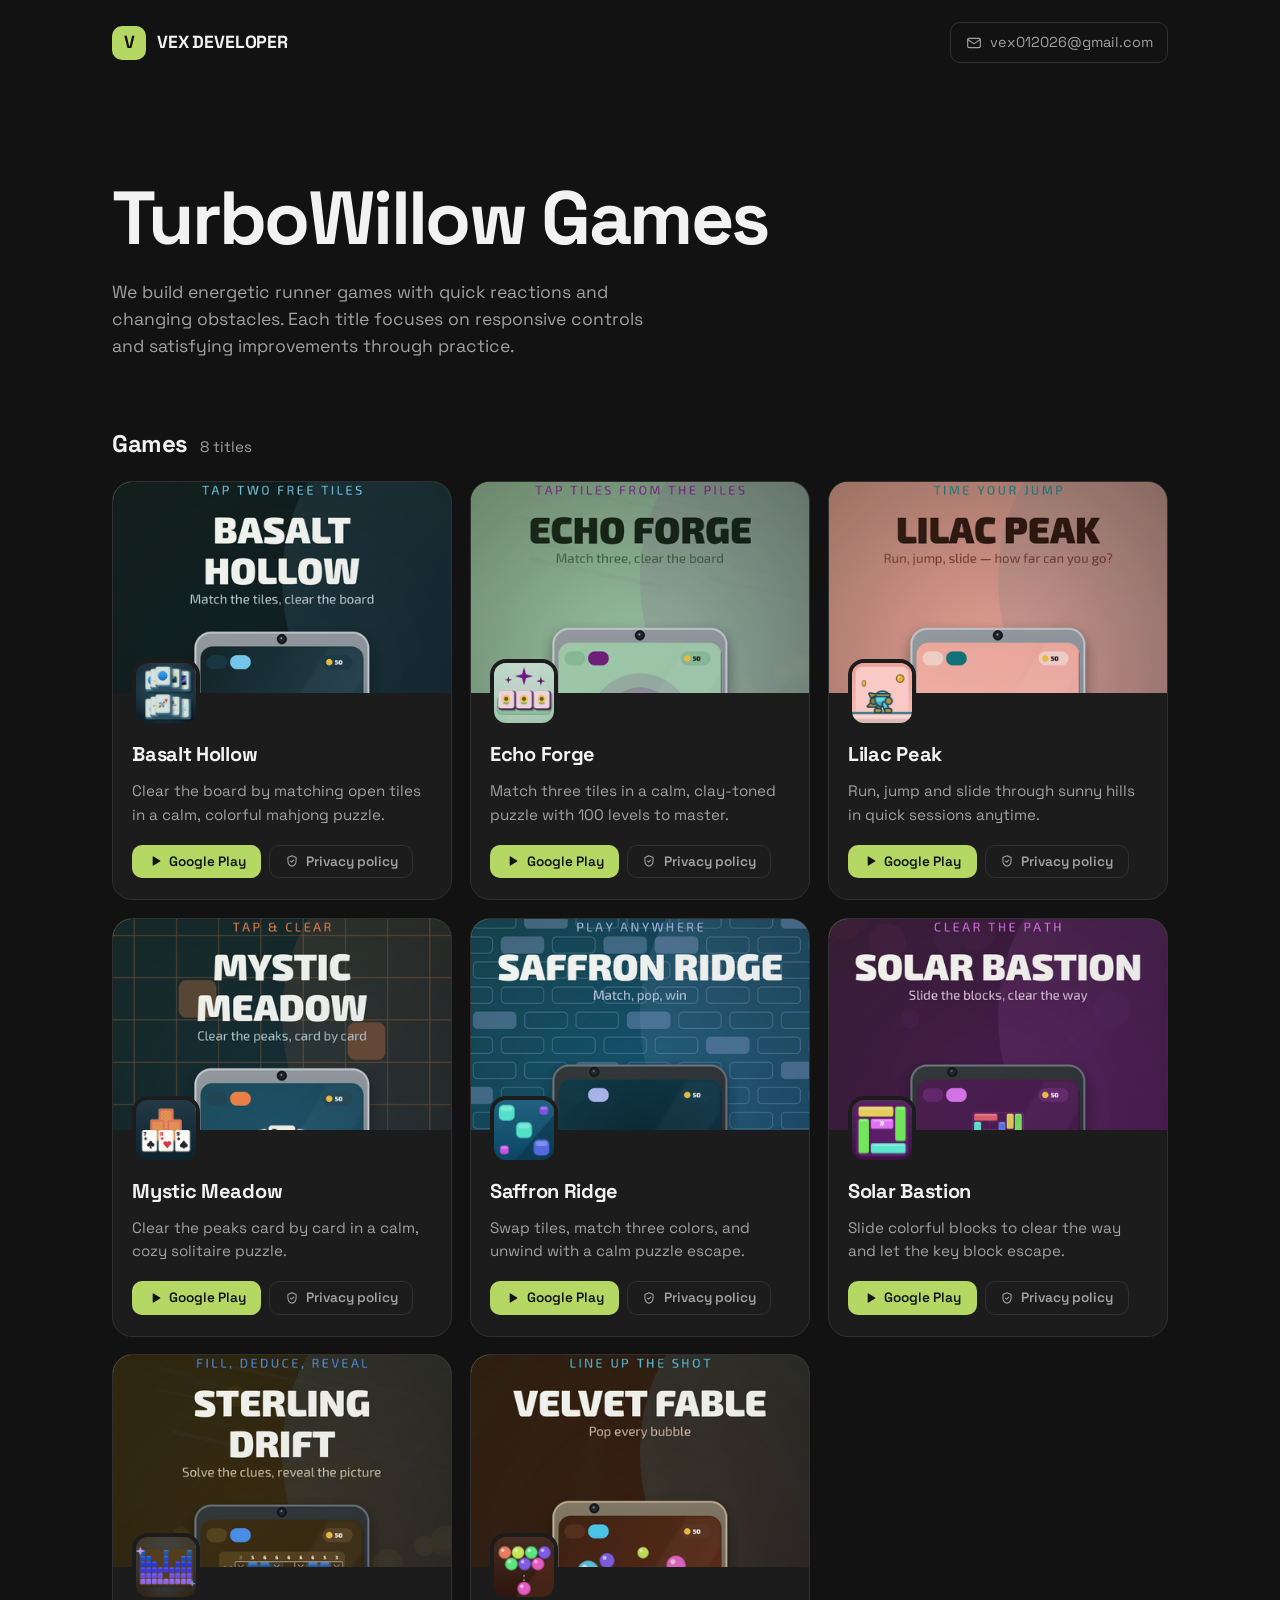
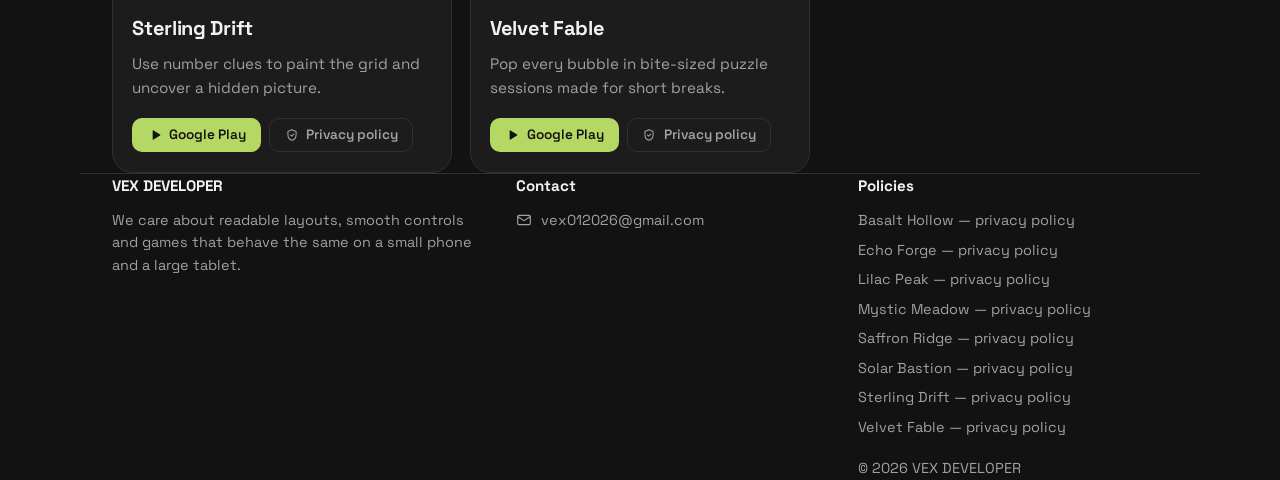
==== index.html @ 2e59211c "site: vexdeveloper.cfd" ====
<!doctype html>
<html lang="en">
<head>
<meta charset="utf-8">
<meta name="viewport" content="width=device-width,initial-scale=1">
<title>VEX DEVELOPER — TurboWillow Games</title>
<meta name="description" content="TurboWillow Games">
<meta name="color-scheme" content="dark">
<meta property="og:type" content="website">
<meta property="og:site_name" content="VEX DEVELOPER">
<meta property="og:title" content="VEX DEVELOPER — TurboWillow Games">
<meta property="og:description" content="TurboWillow Games">
<link rel="icon" href="/favicon.svg" type="image/svg+xml">
<link rel="stylesheet" href="/fonts/spacegrotesk.css">
<style>
:root {
  --bg: hsl(78 0% 7%);
  --card: hsl(78 0% 11%);
  --card2: hsl(78 0% 15%);
  --ink: hsl(78 0% 95%);
  --muted: hsl(78 0% 63%);
  --line: hsl(78 0% 19%);
  --accent: hsl(78 60% 62%);
  --sans: "Space Grotesk", ui-sans-serif, system-ui, -apple-system, "Segoe UI", Roboto, sans-serif;
}

*, *::before, *::after { box-sizing: border-box; }
html { -webkit-text-size-adjust: 100%; }
body { margin: 0; }
img { max-width: 100%; display: block; }
a { color: inherit; }
@media (prefers-reduced-motion: reduce) { * { scroll-behavior: auto !important; transition: none !important; } }

body { background: var(--bg); color: var(--ink); font: 400 16px/1.55 var(--sans); }
.wrap { max-width: 70rem; margin: 0 auto; padding: 0 clamp(1.1rem, 4vw, 2rem); }
.top { display: flex; align-items: center; justify-content: space-between; gap: 1rem; padding-top: 1.4rem; padding-bottom: 1.4rem; }
.brand { display: inline-flex; align-items: center; gap: .7rem; text-decoration: none; font-weight: 700; font-size: 1.1rem; letter-spacing: -.01em; }
.mark { display: grid; place-items: center; width: 34px; height: 34px; border-radius: 10px; background: var(--accent); color: var(--bg); font-weight: 700; }
.mail { display: inline-flex; align-items: center; gap: .5rem; padding: .5rem .9rem; border: 1px solid var(--line); border-radius: 10px; text-decoration: none; color: var(--muted); font-size: .9rem; }
.mail svg { width: 16px; height: 16px; }
.mail:hover { border-color: var(--accent); color: var(--accent); }
.hero { padding: clamp(3rem, 8vw, 6rem) 0 clamp(2.5rem, 6vw, 4rem); }
.hero h1 { margin: 0; max-width: 17ch; font-size: clamp(2.4rem, 7.5vw, 4.7rem); line-height: 1; letter-spacing: -.035em; font-weight: 700; text-wrap: balance; }
.hero h1 b { color: var(--accent); font-weight: 700; }
.hero p { margin: 1.4rem 0 0; max-width: 50ch; color: var(--muted); font-size: 1.1rem; }
.head { display: flex; align-items: baseline; gap: .8rem; margin: 0 0 1.2rem; }
.head h2 { margin: 0; font-size: 1.5rem; letter-spacing: -.02em; }
.head span { color: var(--muted); font-size: .95rem; }
.cards { display: grid; gap: 1.1rem; grid-template-columns: repeat(auto-fill, minmax(min(100%, 19rem), 1fr)); }
.card { background: var(--card); border: 1px solid var(--line); border-radius: 20px; overflow: hidden; display: flex; flex-direction: column; }
.cover { aspect-ratio: 16 / 10; background: linear-gradient(135deg, var(--accent), var(--card2)); overflow: hidden; }
.cover img { width: 100%; height: 100%; object-fit: cover; object-position: 50% 12%; opacity: .92; }
.card .body { padding: 0 1.2rem 1.3rem; display: flex; flex-direction: column; gap: .55rem; flex: 1; }
.card .icon { width: 68px; height: 68px; border-radius: 16px; margin-top: -34px; border: 4px solid var(--card); background: var(--card2); position: relative; }
.card h3 { margin: .2rem 0 0; font-size: 1.25rem; letter-spacing: -.015em; }
.card .short { margin: 0; color: var(--muted); font-size: .95rem; flex: 1; }
.actions { display: flex; gap: .5rem; flex-wrap: wrap; margin: .6rem 0 0; }
.btn { display: inline-flex; align-items: center; gap: .45rem; padding: .55rem .9rem; border-radius: 10px; font-size: .85rem; font-weight: 600; line-height: 1; text-decoration: none; border: 1px solid transparent; transition: background-color .12s, border-color .12s, color .12s; }
.btn svg { width: 14px; height: 14px; }
.btn-play { background: var(--accent); color: var(--bg); }
.btn-play:hover { filter: brightness(1.1); }
.btn-ghost { border-color: var(--line); color: var(--muted); }
.btn-ghost:hover { border-color: var(--accent); color: var(--accent); }
.btn:focus-visible, a:focus-visible { outline: 2px solid var(--accent); outline-offset: 3px; }
.none { color: var(--muted); }
footer { margin-top: clamp(3rem, 8vw, 5rem); border-top: 1px solid var(--line); padding: 2.2rem 0 3rem; display: grid; gap: 2rem; color: var(--muted); font-size: .9rem; }
footer h4 { margin: 0 0 .7rem; color: var(--ink); font-size: .95rem; }
footer ul { list-style: none; margin: 0; padding: 0; display: grid; gap: .45rem; }
footer a { text-decoration: none; }
footer a:hover { color: var(--accent); }
footer .lines a { display: inline-flex; align-items: center; gap: .55rem; }
footer .lines svg { width: 16px; height: 16px; }
@media (min-width: 720px) { footer { grid-template-columns: 1.2fr 1fr 1fr; } }
@media (max-width: 520px) { .mail span { display: none; } }

</style>
</head>
<body>
<header class="wrap top">
  <a class="brand" href="/"><span class="mark">V</span>VEX DEVELOPER</a>
  <a class="mail" href="mailto:vex012026@gmail.com"><svg viewBox="0 0 24 24" fill="none" stroke="currentColor" stroke-width="1.7" stroke-linecap="round" stroke-linejoin="round" aria-hidden="true"><rect x="2.5" y="5" width="19" height="14" rx="2"/><path d="m3 7 8.2 5.6a1.4 1.4 0 0 0 1.6 0L21 7"/></svg><span>vex012026@gmail.com</span></a>
</header>
<main class="wrap">
  <section class="hero">
    <h1>TurboWillow Games</h1>
    <p>We build energetic runner games with quick reactions and changing obstacles. Each title focuses on responsive controls and satisfying improvements through practice.</p>
  </section>
  <section>
    <div class="head"><h2>Games</h2><span>8 titles</span></div>
    <div class="cards">
      <article class="card">
        <div class="cover"><img src="/shots/basalt-hollow_1.png" alt="Basalt Hollow screenshot 1" loading="lazy" decoding="async"></div>
        <div class="body">
          <img class="icon" src="/icons/basalt-hollow.png" alt="" width="68" height="68" loading="lazy">
          <h3>Basalt Hollow</h3>
          <p class="short">Clear the board by matching open tiles in a calm, colorful mahjong puzzle.</p>
          <p class="actions"><a class="btn btn-play" href="https://play.google.com/store/apps/details?id=com.Byte98.BasaltHollow"><svg viewBox="0 0 24 24" fill="currentColor" aria-hidden="true"><path d="M8 5.14v13.72a1 1 0 0 0 1.5.86l11.14-6.86a1 1 0 0 0 0-1.72L9.5 4.28A1 1 0 0 0 8 5.14Z"/></svg>Google Play</a><a class="btn btn-ghost" href="/basalt-hollow/"><svg viewBox="0 0 24 24" fill="none" stroke="currentColor" stroke-width="1.8" stroke-linecap="round" stroke-linejoin="round" aria-hidden="true"><path d="M12 3l7 3v5.5c0 4.3-2.9 8.3-7 9.5-4.1-1.2-7-5.2-7-9.5V6l7-3Z"/><path d="M9.5 12.2l1.9 1.9 3.5-3.7"/></svg>Privacy policy</a></p>
        </div>
      </article>
      <article class="card">
        <div class="cover"><img src="/shots/echo-forge_1.png" alt="Echo Forge screenshot 1" loading="lazy" decoding="async"></div>
        <div class="body">
          <img class="icon" src="/icons/echo-forge.png" alt="" width="68" height="68" loading="lazy">
          <h3>Echo Forge</h3>
          <p class="short">Match three tiles in a calm, clay-toned puzzle with 100 levels to master.</p>
          <p class="actions"><a class="btn btn-play" href="https://play.google.com/store/apps/details?id=com.Flux517.EchoForge"><svg viewBox="0 0 24 24" fill="currentColor" aria-hidden="true"><path d="M8 5.14v13.72a1 1 0 0 0 1.5.86l11.14-6.86a1 1 0 0 0 0-1.72L9.5 4.28A1 1 0 0 0 8 5.14Z"/></svg>Google Play</a><a class="btn btn-ghost" href="/echo-forge/"><svg viewBox="0 0 24 24" fill="none" stroke="currentColor" stroke-width="1.8" stroke-linecap="round" stroke-linejoin="round" aria-hidden="true"><path d="M12 3l7 3v5.5c0 4.3-2.9 8.3-7 9.5-4.1-1.2-7-5.2-7-9.5V6l7-3Z"/><path d="M9.5 12.2l1.9 1.9 3.5-3.7"/></svg>Privacy policy</a></p>
        </div>
      </article>
      <article class="card">
        <div class="cover"><img src="/shots/lilac-peak_1.png" alt="Lilac Peak screenshot 1" loading="lazy" decoding="async"></div>
        <div class="body">
          <img class="icon" src="/icons/lilac-peak.png" alt="" width="68" height="68" loading="lazy">
          <h3>Lilac Peak</h3>
          <p class="short">Run, jump and slide through sunny hills in quick sessions anytime.</p>
          <p class="actions"><a class="btn btn-play" href="https://play.google.com/store/apps/details?id=com.Drift133.LilacPeak"><svg viewBox="0 0 24 24" fill="currentColor" aria-hidden="true"><path d="M8 5.14v13.72a1 1 0 0 0 1.5.86l11.14-6.86a1 1 0 0 0 0-1.72L9.5 4.28A1 1 0 0 0 8 5.14Z"/></svg>Google Play</a><a class="btn btn-ghost" href="/lilac-peak/"><svg viewBox="0 0 24 24" fill="none" stroke="currentColor" stroke-width="1.8" stroke-linecap="round" stroke-linejoin="round" aria-hidden="true"><path d="M12 3l7 3v5.5c0 4.3-2.9 8.3-7 9.5-4.1-1.2-7-5.2-7-9.5V6l7-3Z"/><path d="M9.5 12.2l1.9 1.9 3.5-3.7"/></svg>Privacy policy</a></p>
        </div>
      </article>
      <article class="card">
        <div class="cover"><img src="/shots/mystic-meadow_1.png" alt="Mystic Meadow screenshot 1" loading="lazy" decoding="async"></div>
        <div class="body">
          <img class="icon" src="/icons/mystic-meadow.png" alt="" width="68" height="68" loading="lazy">
          <h3>Mystic Meadow</h3>
          <p class="short">Clear the peaks card by card in a calm, cozy solitaire puzzle.</p>
          <p class="actions"><a class="btn btn-play" href="https://play.google.com/store/apps/details?id=com.Iron06.MysticMeadow"><svg viewBox="0 0 24 24" fill="currentColor" aria-hidden="true"><path d="M8 5.14v13.72a1 1 0 0 0 1.5.86l11.14-6.86a1 1 0 0 0 0-1.72L9.5 4.28A1 1 0 0 0 8 5.14Z"/></svg>Google Play</a><a class="btn btn-ghost" href="/mystic-meadow/"><svg viewBox="0 0 24 24" fill="none" stroke="currentColor" stroke-width="1.8" stroke-linecap="round" stroke-linejoin="round" aria-hidden="true"><path d="M12 3l7 3v5.5c0 4.3-2.9 8.3-7 9.5-4.1-1.2-7-5.2-7-9.5V6l7-3Z"/><path d="M9.5 12.2l1.9 1.9 3.5-3.7"/></svg>Privacy policy</a></p>
        </div>
      </article>
      <article class="card">
        <div class="cover"><img src="/shots/saffron-ridge_1.png" alt="Saffron Ridge screenshot 1" loading="lazy" decoding="async"></div>
        <div class="body">
          <img class="icon" src="/icons/saffron-ridge.png" alt="" width="68" height="68" loading="lazy">
          <h3>Saffron Ridge</h3>
          <p class="short">Swap tiles, match three colors, and unwind with a calm puzzle escape.</p>
          <p class="actions"><a class="btn btn-play" href="https://play.google.com/store/apps/details?id=com.Lunar896.SaffronRidge"><svg viewBox="0 0 24 24" fill="currentColor" aria-hidden="true"><path d="M8 5.14v13.72a1 1 0 0 0 1.5.86l11.14-6.86a1 1 0 0 0 0-1.72L9.5 4.28A1 1 0 0 0 8 5.14Z"/></svg>Google Play</a><a class="btn btn-ghost" href="/saffron-ridge/"><svg viewBox="0 0 24 24" fill="none" stroke="currentColor" stroke-width="1.8" stroke-linecap="round" stroke-linejoin="round" aria-hidden="true"><path d="M12 3l7 3v5.5c0 4.3-2.9 8.3-7 9.5-4.1-1.2-7-5.2-7-9.5V6l7-3Z"/><path d="M9.5 12.2l1.9 1.9 3.5-3.7"/></svg>Privacy policy</a></p>
        </div>
      </article>
      <article class="card">
        <div class="cover"><img src="/shots/solar-bastion_1.png" alt="Solar Bastion screenshot 1" loading="lazy" decoding="async"></div>
        <div class="body">
          <img class="icon" src="/icons/solar-bastion.png" alt="" width="68" height="68" loading="lazy">
          <h3>Solar Bastion</h3>
          <p class="short">Slide colorful blocks to clear the way and let the key block escape.</p>
          <p class="actions"><a class="btn btn-play" href="https://play.google.com/store/apps/details?id=com.Prism438.SolarBastion"><svg viewBox="0 0 24 24" fill="currentColor" aria-hidden="true"><path d="M8 5.14v13.72a1 1 0 0 0 1.5.86l11.14-6.86a1 1 0 0 0 0-1.72L9.5 4.28A1 1 0 0 0 8 5.14Z"/></svg>Google Play</a><a class="btn btn-ghost" href="/solar-bastion/"><svg viewBox="0 0 24 24" fill="none" stroke="currentColor" stroke-width="1.8" stroke-linecap="round" stroke-linejoin="round" aria-hidden="true"><path d="M12 3l7 3v5.5c0 4.3-2.9 8.3-7 9.5-4.1-1.2-7-5.2-7-9.5V6l7-3Z"/><path d="M9.5 12.2l1.9 1.9 3.5-3.7"/></svg>Privacy policy</a></p>
        </div>
      </article>
      <article class="card">
        <div class="cover"><img src="/shots/sterling-drift_1.png" alt="Sterling Drift screenshot 1" loading="lazy" decoding="async"></div>
        <div class="body">
          <img class="icon" src="/icons/sterling-drift.png" alt="" width="68" height="68" loading="lazy">
          <h3>Sterling Drift</h3>
          <p class="short">Use number clues to paint the grid and uncover a hidden picture.</p>
          <p class="actions"><a class="btn btn-play" href="https://play.google.com/store/apps/details?id=com.Zephyr455.SterlingDrift"><svg viewBox="0 0 24 24" fill="currentColor" aria-hidden="true"><path d="M8 5.14v13.72a1 1 0 0 0 1.5.86l11.14-6.86a1 1 0 0 0 0-1.72L9.5 4.28A1 1 0 0 0 8 5.14Z"/></svg>Google Play</a><a class="btn btn-ghost" href="/sterling-drift/"><svg viewBox="0 0 24 24" fill="none" stroke="currentColor" stroke-width="1.8" stroke-linecap="round" stroke-linejoin="round" aria-hidden="true"><path d="M12 3l7 3v5.5c0 4.3-2.9 8.3-7 9.5-4.1-1.2-7-5.2-7-9.5V6l7-3Z"/><path d="M9.5 12.2l1.9 1.9 3.5-3.7"/></svg>Privacy policy</a></p>
        </div>
      </article>
      <article class="card">
        <div class="cover"><img src="/shots/velvet-fable_1.png" alt="Velvet Fable screenshot 1" loading="lazy" decoding="async"></div>
        <div class="body">
          <img class="icon" src="/icons/velvet-fable.png" alt="" width="68" height="68" loading="lazy">
          <h3>Velvet Fable</h3>
          <p class="short">Pop every bubble in bite-sized puzzle sessions made for short breaks.</p>
          <p class="actions"><a class="btn btn-play" href="https://play.google.com/store/apps/details?id=com.Comet348.VelvetFable"><svg viewBox="0 0 24 24" fill="currentColor" aria-hidden="true"><path d="M8 5.14v13.72a1 1 0 0 0 1.5.86l11.14-6.86a1 1 0 0 0 0-1.72L9.5 4.28A1 1 0 0 0 8 5.14Z"/></svg>Google Play</a><a class="btn btn-ghost" href="/velvet-fable/"><svg viewBox="0 0 24 24" fill="none" stroke="currentColor" stroke-width="1.8" stroke-linecap="round" stroke-linejoin="round" aria-hidden="true"><path d="M12 3l7 3v5.5c0 4.3-2.9 8.3-7 9.5-4.1-1.2-7-5.2-7-9.5V6l7-3Z"/><path d="M9.5 12.2l1.9 1.9 3.5-3.7"/></svg>Privacy policy</a></p>
        </div>
      </article>
    </div>
  </section>
</main>
<footer class="wrap">
  <div>
    <h4>VEX DEVELOPER</h4>
    <p style="margin:0">We care about readable layouts, smooth controls and games that behave the same on a small phone and a large tablet.</p>
  </div>
  <div class="lines">
    <h4>Contact</h4>
    <ul>
          <li><a href="mailto:vex012026@gmail.com"><svg viewBox="0 0 24 24" fill="none" stroke="currentColor" stroke-width="1.7" stroke-linecap="round" stroke-linejoin="round" aria-hidden="true"><rect x="2.5" y="5" width="19" height="14" rx="2"/><path d="m3 7 8.2 5.6a1.4 1.4 0 0 0 1.6 0L21 7"/></svg><span>vex012026@gmail.com</span></a></li>
    </ul>
  </div>
  <div>
    <h4>Policies</h4>
    <ul>
        <li><a href="/basalt-hollow/">Basalt Hollow — privacy policy</a></li>
        <li><a href="/echo-forge/">Echo Forge — privacy policy</a></li>
        <li><a href="/lilac-peak/">Lilac Peak — privacy policy</a></li>
        <li><a href="/mystic-meadow/">Mystic Meadow — privacy policy</a></li>
        <li><a href="/saffron-ridge/">Saffron Ridge — privacy policy</a></li>
        <li><a href="/solar-bastion/">Solar Bastion — privacy policy</a></li>
        <li><a href="/sterling-drift/">Sterling Drift — privacy policy</a></li>
        <li><a href="/velvet-fable/">Velvet Fable — privacy policy</a></li>
    </ul>
    <p style="margin:1.2rem 0 0">&copy; 2026 VEX DEVELOPER</p>
  </div>
</footer>
</body>
</html>
---- fonts/spacegrotesk.css ----
/* Space Grotesk, SIL Open Font License 1.1 — self-hosted so the page makes no
   third-party request. Regenerate with domains/assets/get_blueprint_fonts.py */
/* latin-ext */
@font-face {
  font-family: 'Space Grotesk';
  font-style: normal;
  font-weight: 400 700;
  font-display: swap;
  src: url(/fonts/spacegrotesk-latin-ext.woff2) format('woff2');
  unicode-range: U+0100-02BA, U+02BD-02C5, U+02C7-02CC, U+02CE-02D7, U+02DD-02FF, U+0304, U+0308, U+0329, U+1D00-1DBF, U+1E00-1E9F, U+1EF2-1EFF, U+2020, U+20A0-20AB, U+20AD-20C0, U+2113, U+2C60-2C7F, U+A720-A7FF;
}
/* latin */
@font-face {
  font-family: 'Space Grotesk';
  font-style: normal;
  font-weight: 400 700;
  font-display: swap;
  src: url(/fonts/spacegrotesk-latin.woff2) format('woff2');
  unicode-range: U+0000-00FF, U+0131, U+0152-0153, U+02BB-02BC, U+02C6, U+02DA, U+02DC, U+0304, U+0308, U+0329, U+2000-206F, U+20AC, U+2122, U+2191, U+2193, U+2212, U+2215, U+FEFF, U+FFFD;
}
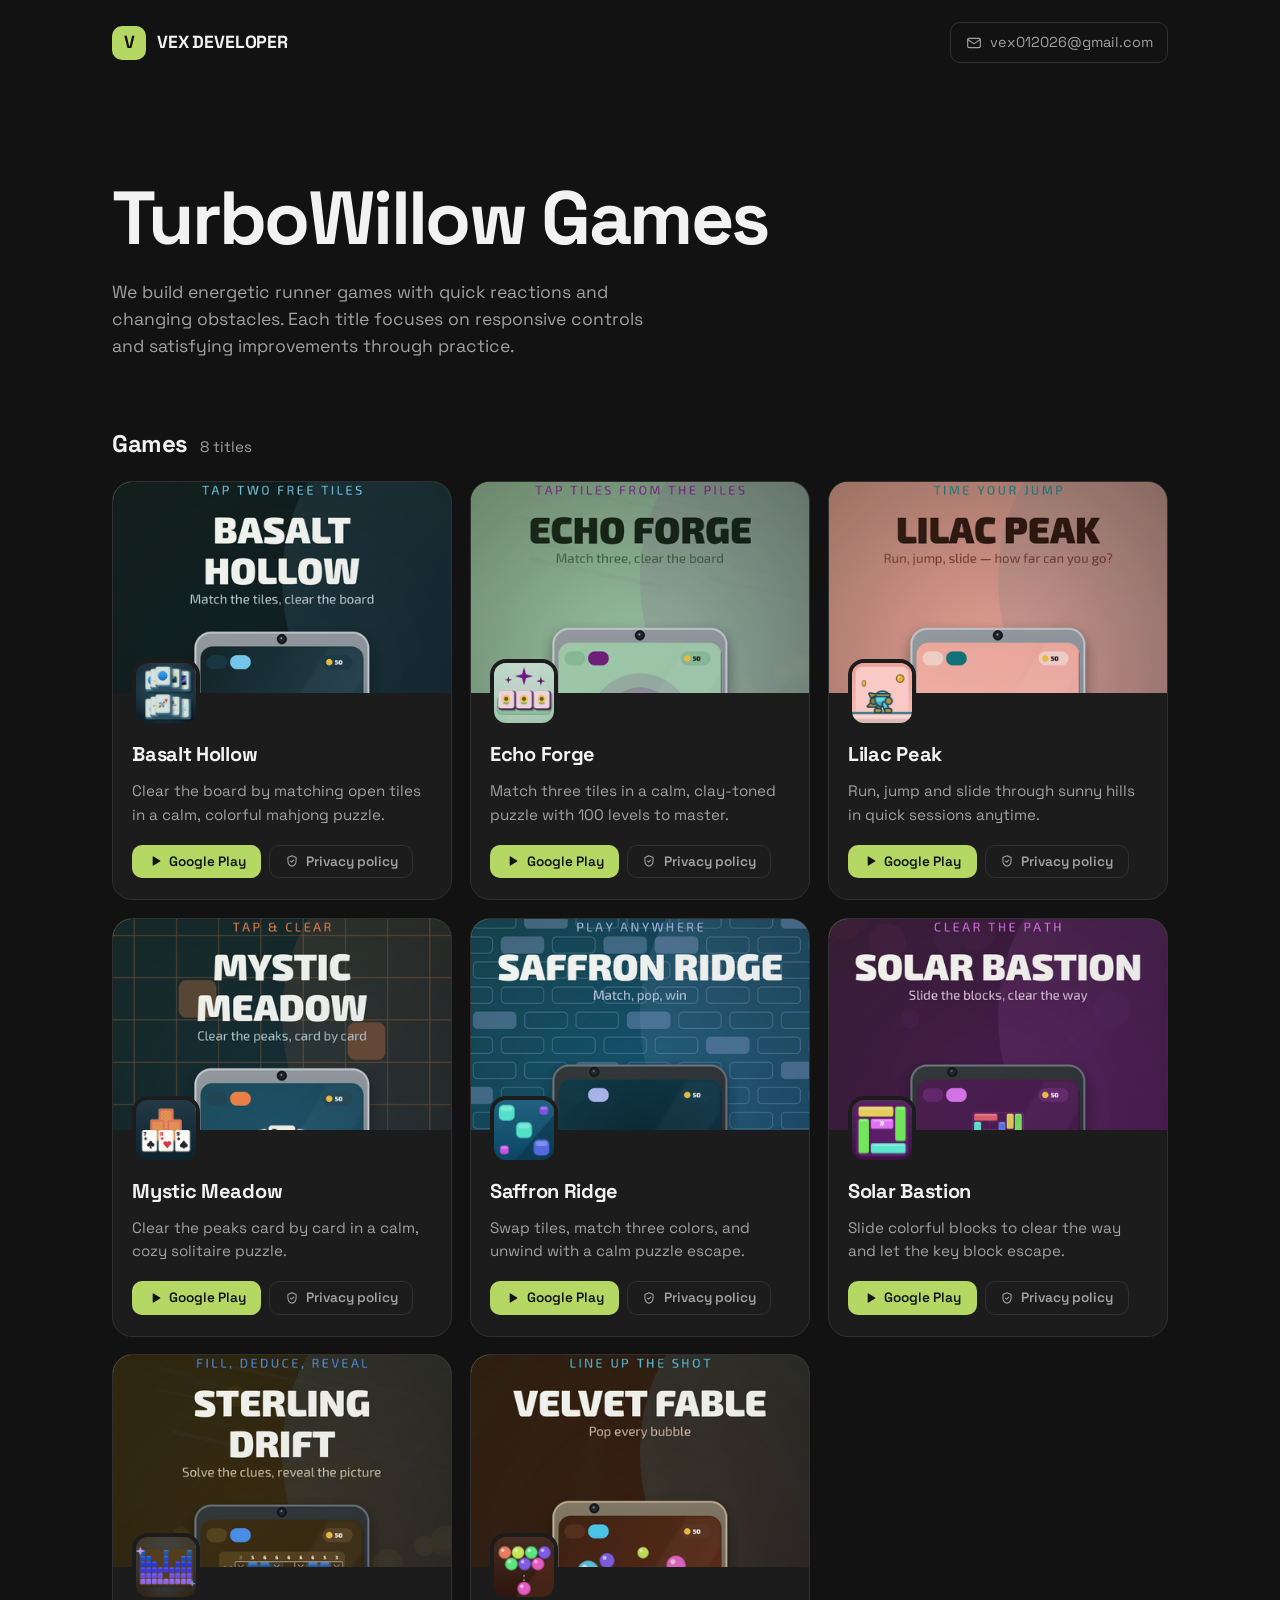
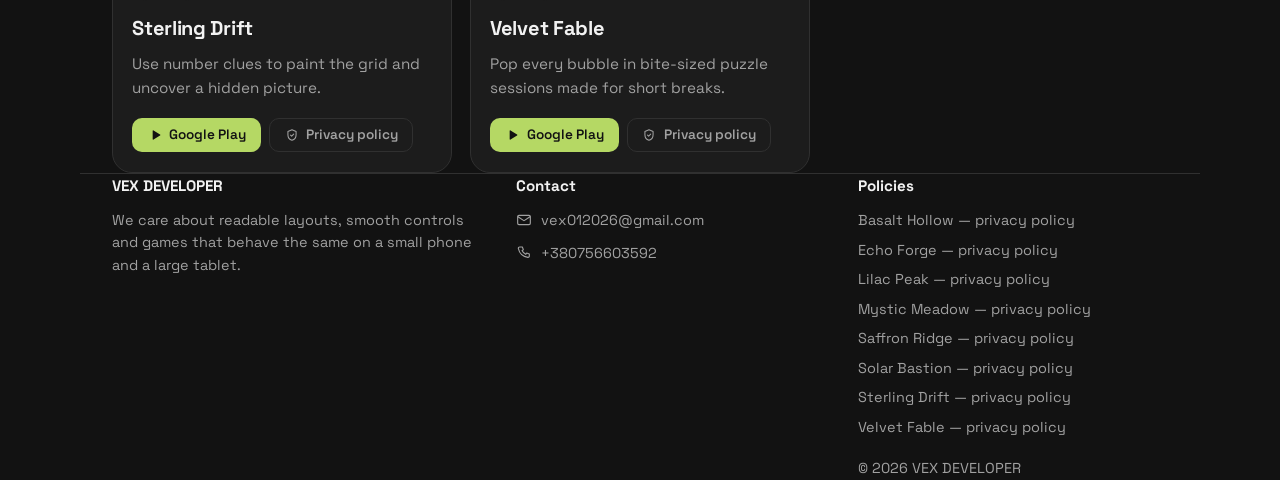
==== commit 7ed8a102: "site: vexdeveloper.cfd" ====
--- a/index.html
+++ b/index.html
@@ -172,6 +172,7 @@
     <h4>Contact</h4>
     <ul>
           <li><a href="mailto:vex012026@gmail.com"><svg viewBox="0 0 24 24" fill="none" stroke="currentColor" stroke-width="1.7" stroke-linecap="round" stroke-linejoin="round" aria-hidden="true"><rect x="2.5" y="5" width="19" height="14" rx="2"/><path d="m3 7 8.2 5.6a1.4 1.4 0 0 0 1.6 0L21 7"/></svg><span>vex012026@gmail.com</span></a></li>
+          <li><a href="tel:+380756603592"><svg viewBox="0 0 24 24" fill="none" stroke="currentColor" stroke-width="1.7" stroke-linecap="round" stroke-linejoin="round" aria-hidden="true"><path d="M6.5 3h3l1.5 4-2 1.4a12 12 0 0 0 5.6 5.6L16 12l4 1.5v3a2 2 0 0 1-2.2 2A16.5 16.5 0 0 1 3.5 5.2 2 2 0 0 1 5.5 3Z"/></svg><span>+380756603592</span></a></li>
     </ul>
   </div>
   <div>
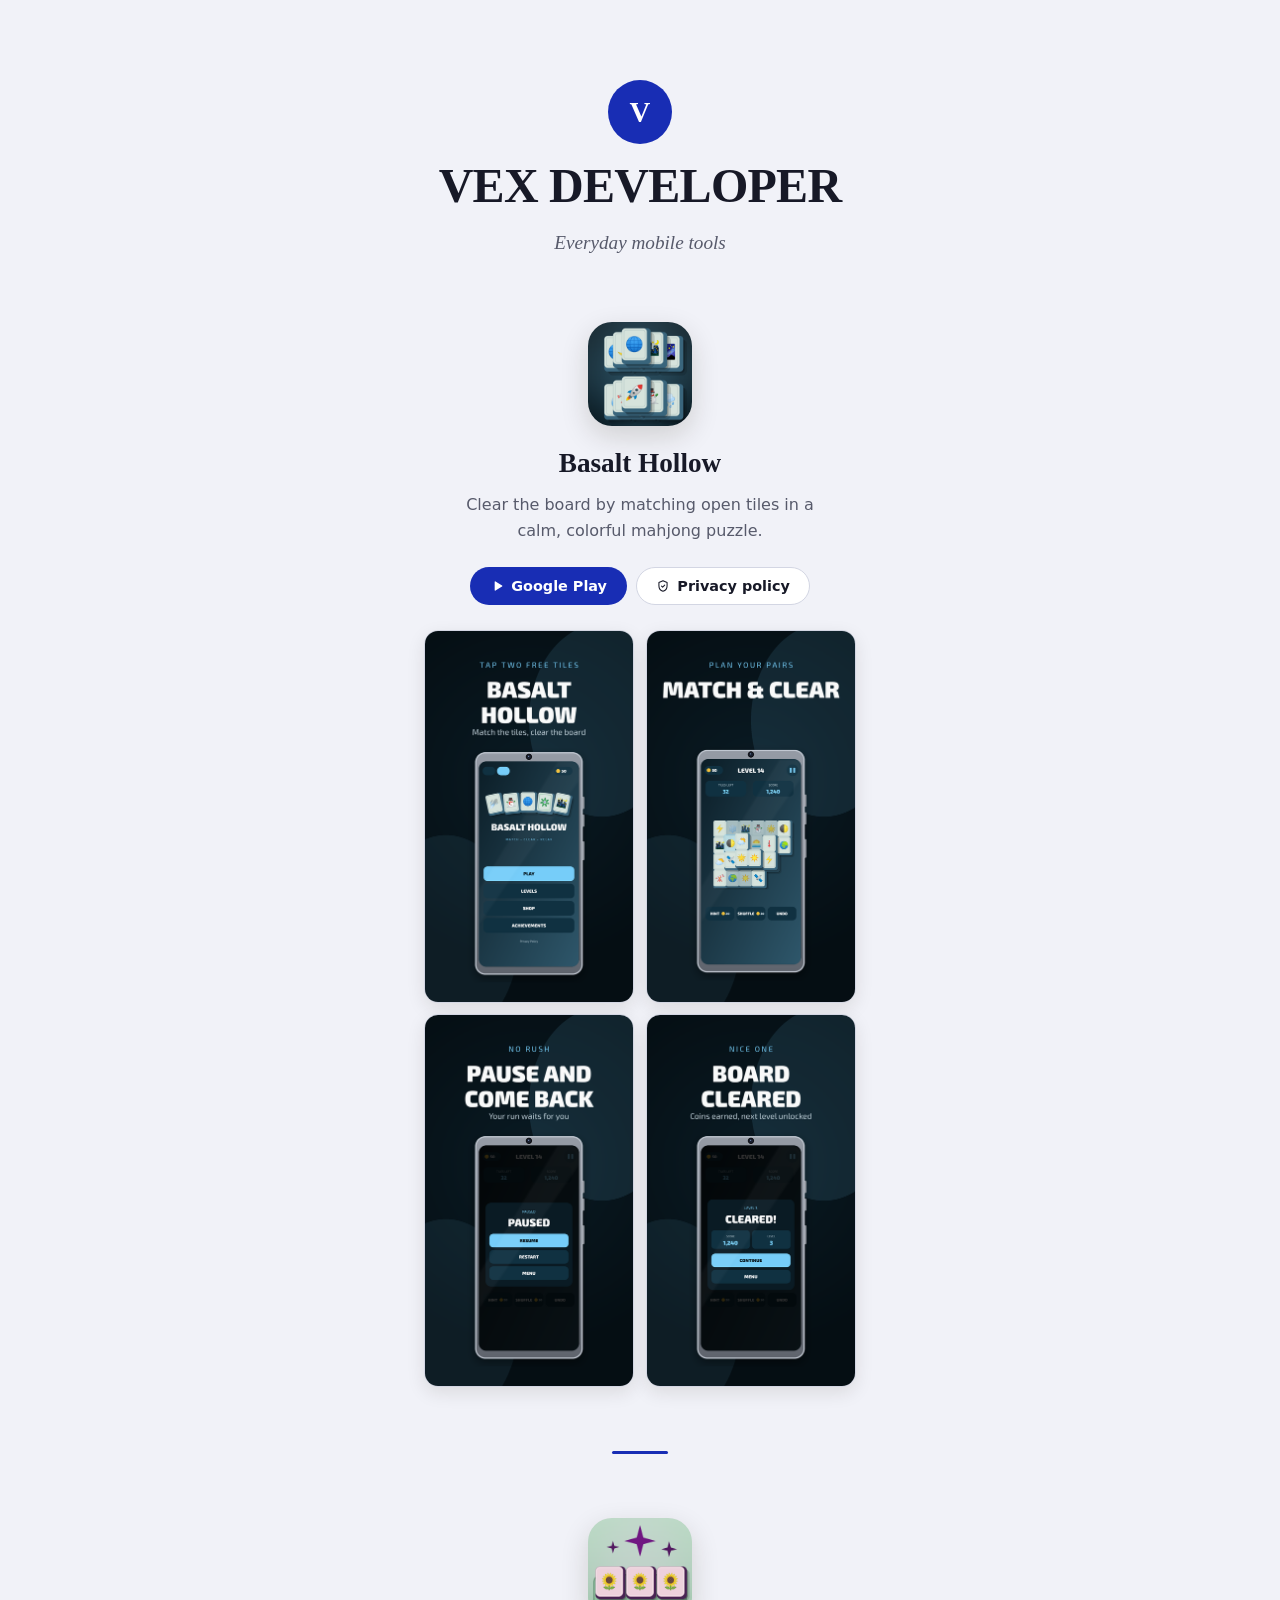
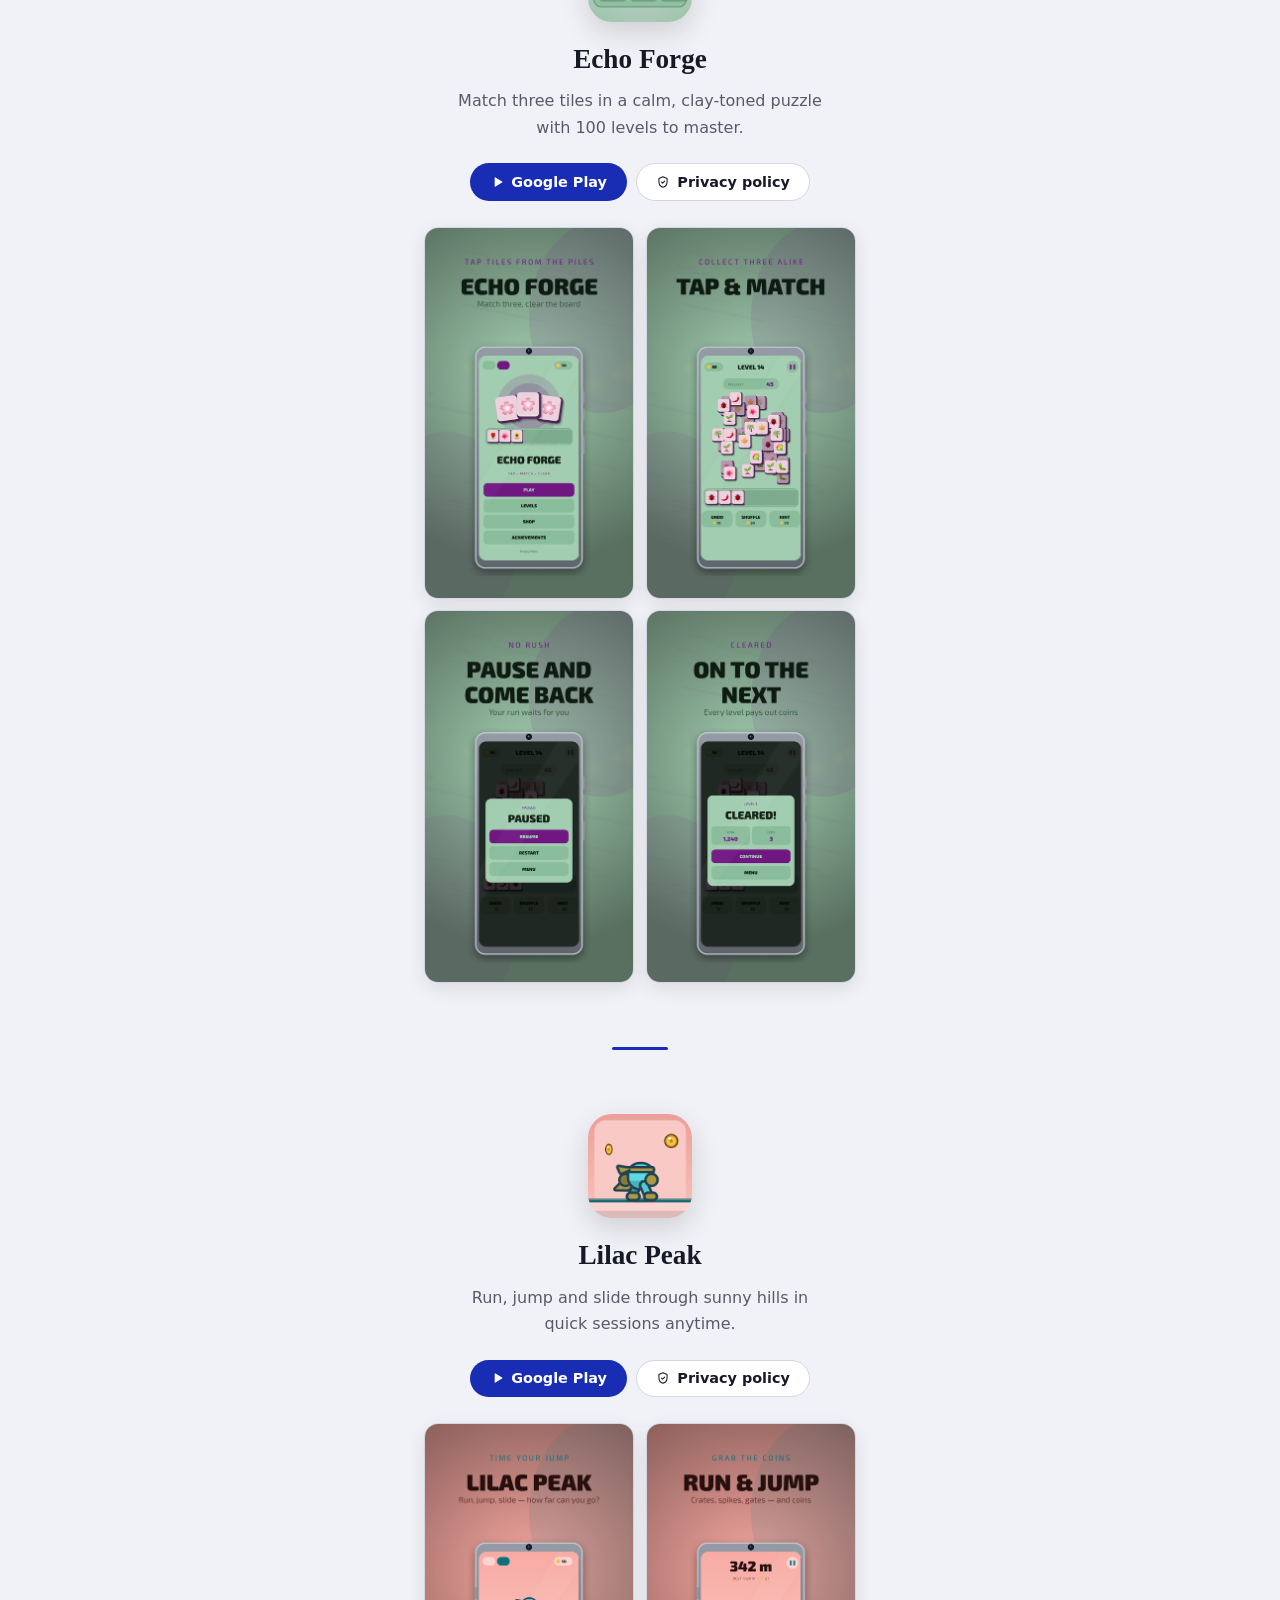
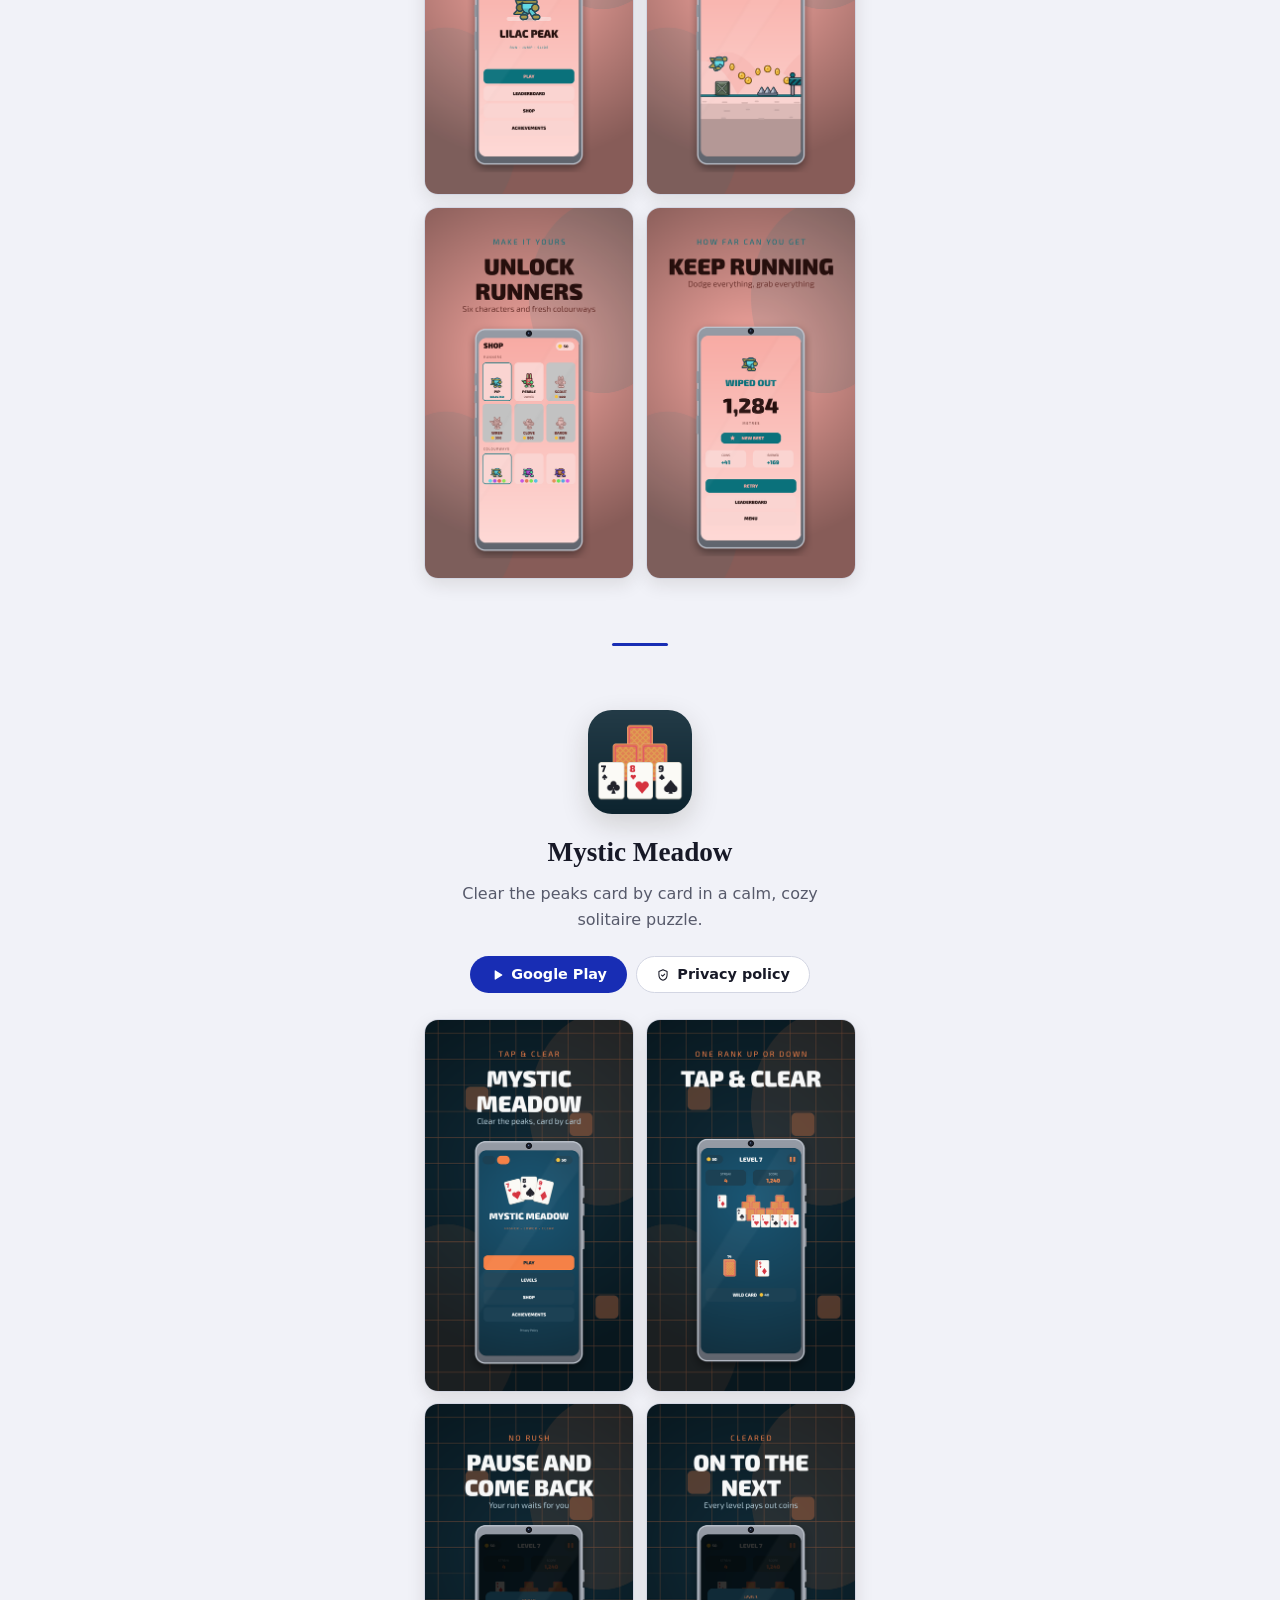
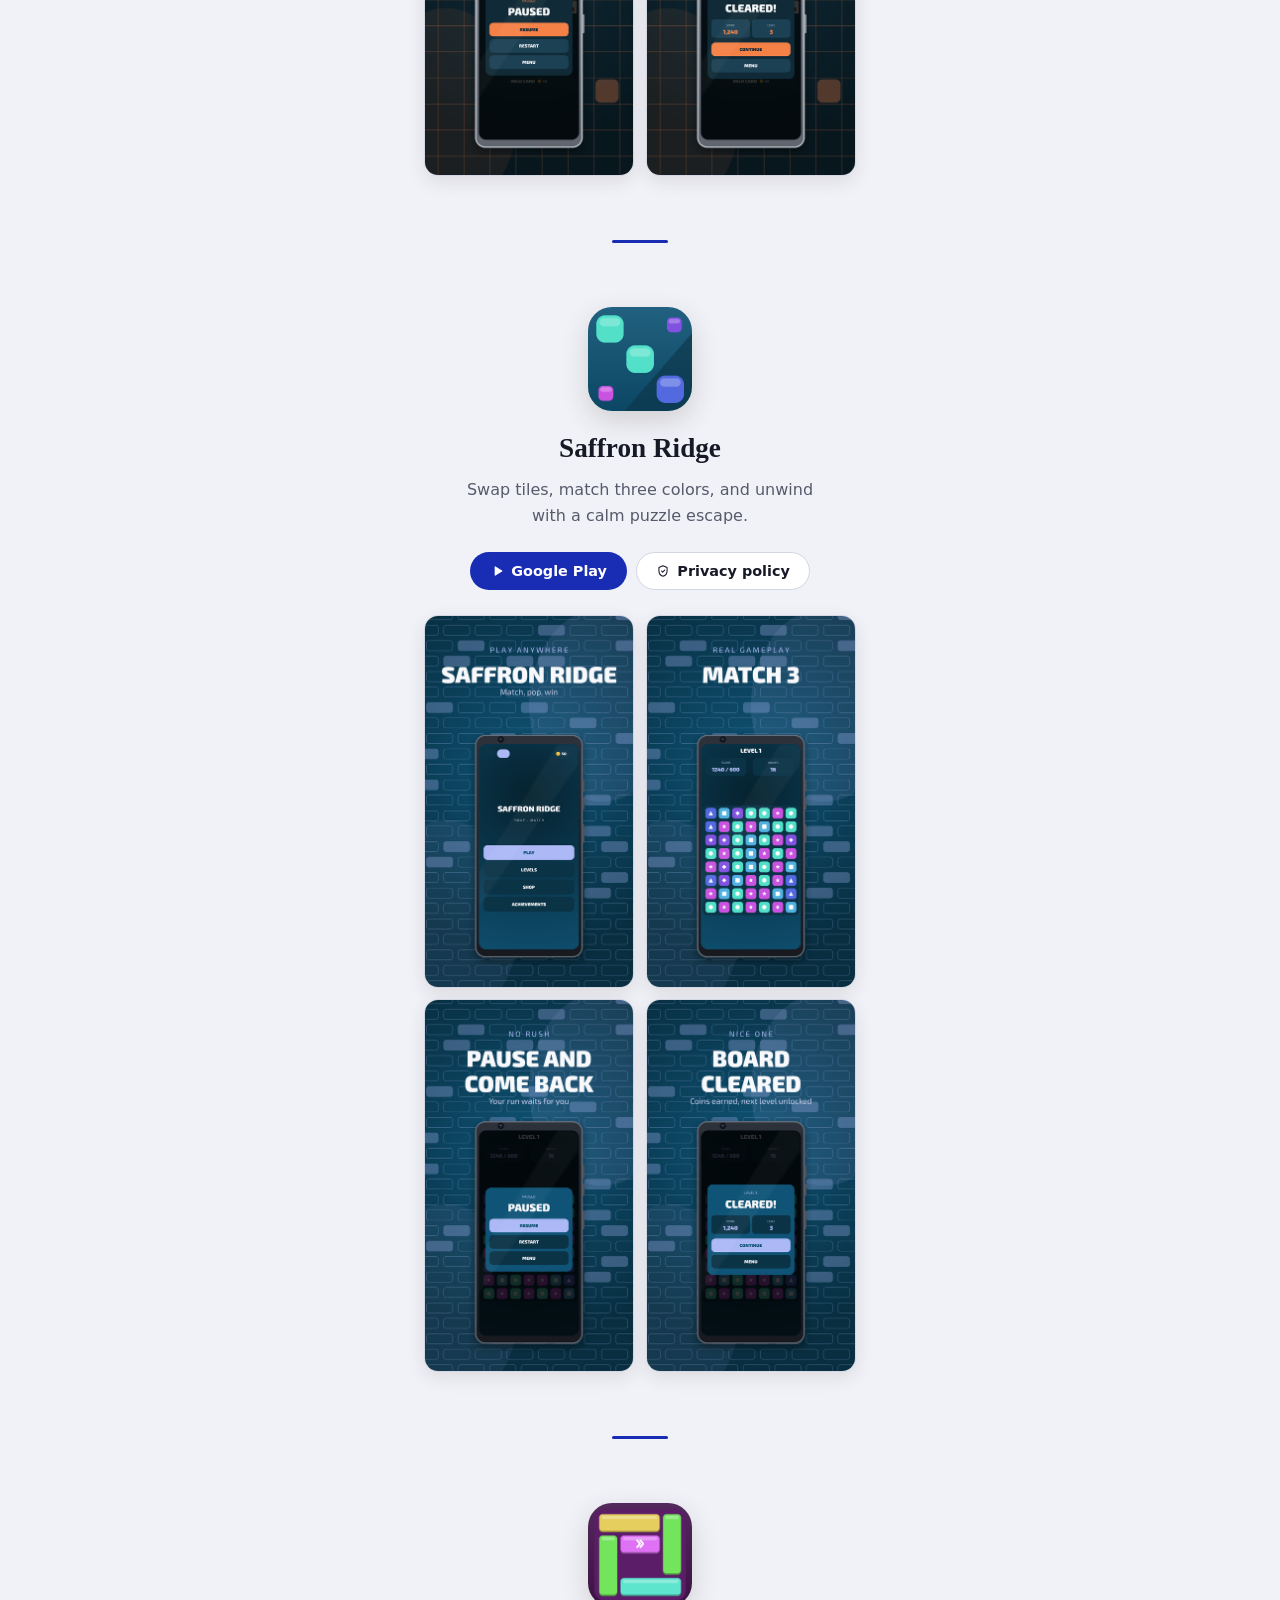
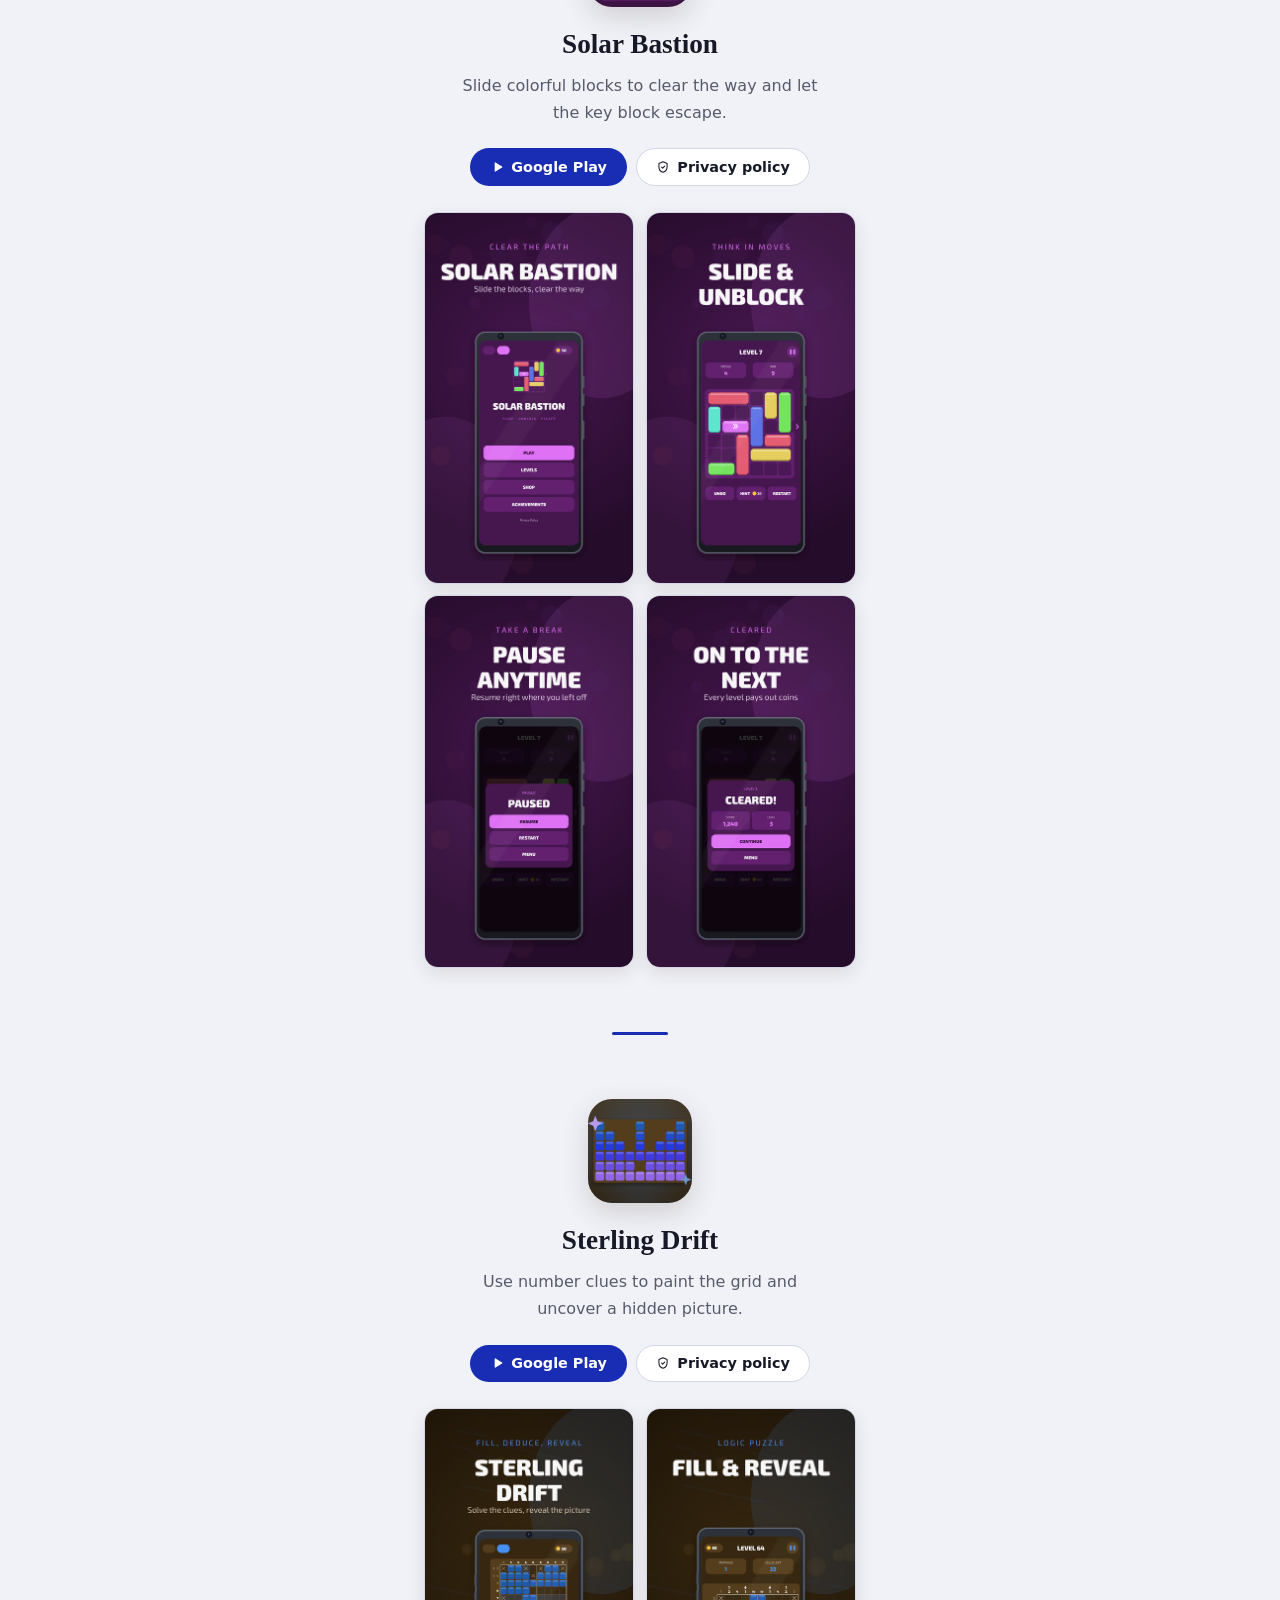
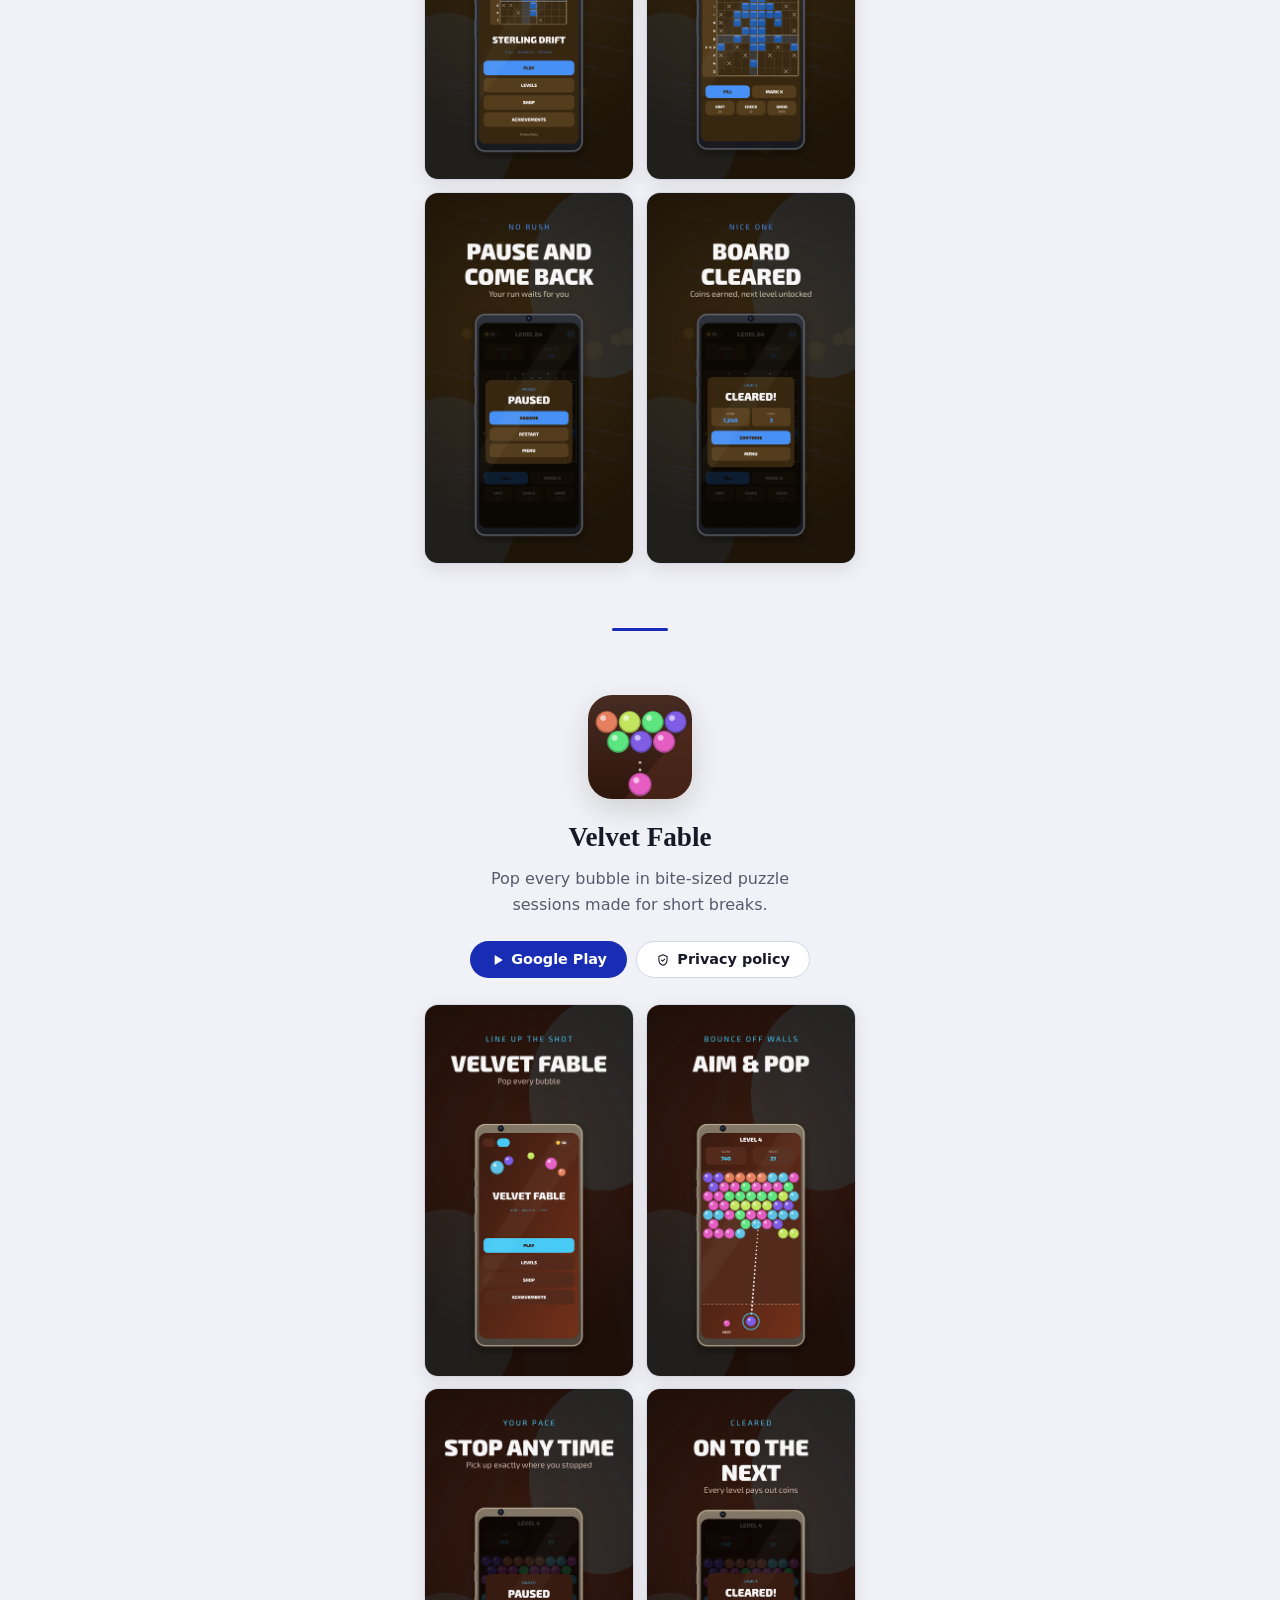
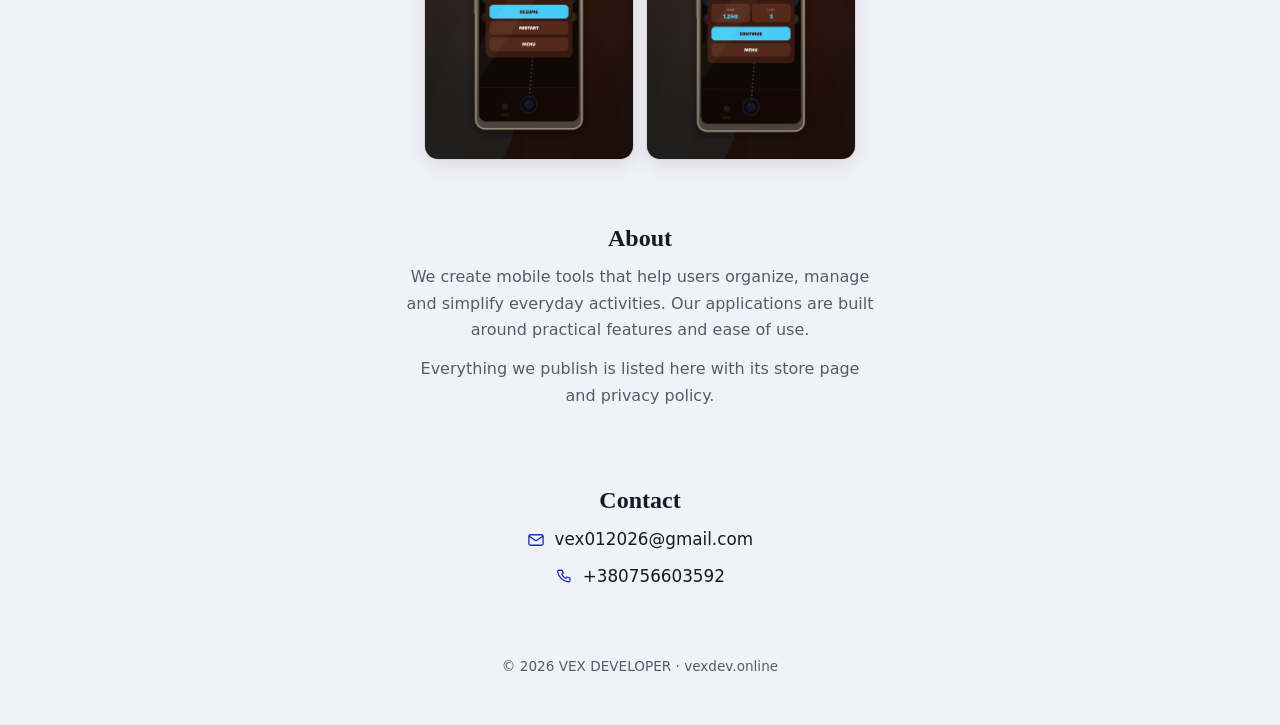
==== commit 2845eb98: "site: vexdev.online" ====
--- a/index.html
+++ b/index.html
@@ -3,25 +3,26 @@
 <head>
 <meta charset="utf-8">
 <meta name="viewport" content="width=device-width,initial-scale=1">
-<title>VEX DEVELOPER — TurboWillow Games</title>
-<meta name="description" content="TurboWillow Games">
-<meta name="color-scheme" content="dark">
+<title>VEX DEVELOPER — Everyday mobile tools</title>
+<meta name="description" content="Everyday mobile tools">
+<meta name="color-scheme" content="light">
 <meta property="og:type" content="website">
 <meta property="og:site_name" content="VEX DEVELOPER">
-<meta property="og:title" content="VEX DEVELOPER — TurboWillow Games">
-<meta property="og:description" content="TurboWillow Games">
+<meta property="og:title" content="VEX DEVELOPER — Everyday mobile tools">
+<meta property="og:description" content="Everyday mobile tools">
 <link rel="icon" href="/favicon.svg" type="image/svg+xml">
-<link rel="stylesheet" href="/fonts/spacegrotesk.css">
+<link rel="stylesheet" href="/fonts/lora.css">
+<link rel="stylesheet" href="/fonts/dmsans.css">
 <style>
 :root {
-  --bg: hsl(78 0% 7%);
-  --card: hsl(78 0% 11%);
-  --card2: hsl(78 0% 15%);
-  --ink: hsl(78 0% 95%);
-  --muted: hsl(78 0% 63%);
-  --line: hsl(78 0% 19%);
-  --accent: hsl(78 60% 62%);
-  --sans: "Space Grotesk", ui-sans-serif, system-ui, -apple-system, "Segoe UI", Roboto, sans-serif;
+  --bg: hsl(232 34% 96%);
+  --paper: #fff;
+  --ink: hsl(232 26% 12%);
+  --muted: hsl(232 10% 38%);
+  --line: hsl(232 22% 86%);
+  --accent: hsl(232 76% 40%);
+  --serif: Lora, Georgia, "Times New Roman", serif;
+  --sans: "DM Sans", ui-sans-serif, system-ui, -apple-system, "Segoe UI", Roboto, sans-serif;
 }
 
 *, *::before, *::after { box-sizing: border-box; }
@@ -31,164 +32,125 @@
 a { color: inherit; }
 @media (prefers-reduced-motion: reduce) { * { scroll-behavior: auto !important; transition: none !important; } }
 
-body { background: var(--bg); color: var(--ink); font: 400 16px/1.55 var(--sans); }
-.wrap { max-width: 70rem; margin: 0 auto; padding: 0 clamp(1.1rem, 4vw, 2rem); }
-.top { display: flex; align-items: center; justify-content: space-between; gap: 1rem; padding-top: 1.4rem; padding-bottom: 1.4rem; }
-.brand { display: inline-flex; align-items: center; gap: .7rem; text-decoration: none; font-weight: 700; font-size: 1.1rem; letter-spacing: -.01em; }
-.mark { display: grid; place-items: center; width: 34px; height: 34px; border-radius: 10px; background: var(--accent); color: var(--bg); font-weight: 700; }
-.mail { display: inline-flex; align-items: center; gap: .5rem; padding: .5rem .9rem; border: 1px solid var(--line); border-radius: 10px; text-decoration: none; color: var(--muted); font-size: .9rem; }
-.mail svg { width: 16px; height: 16px; }
-.mail:hover { border-color: var(--accent); color: var(--accent); }
-.hero { padding: clamp(3rem, 8vw, 6rem) 0 clamp(2.5rem, 6vw, 4rem); }
-.hero h1 { margin: 0; max-width: 17ch; font-size: clamp(2.4rem, 7.5vw, 4.7rem); line-height: 1; letter-spacing: -.035em; font-weight: 700; text-wrap: balance; }
-.hero h1 b { color: var(--accent); font-weight: 700; }
-.hero p { margin: 1.4rem 0 0; max-width: 50ch; color: var(--muted); font-size: 1.1rem; }
-.head { display: flex; align-items: baseline; gap: .8rem; margin: 0 0 1.2rem; }
-.head h2 { margin: 0; font-size: 1.5rem; letter-spacing: -.02em; }
-.head span { color: var(--muted); font-size: .95rem; }
-.cards { display: grid; gap: 1.1rem; grid-template-columns: repeat(auto-fill, minmax(min(100%, 19rem), 1fr)); }
-.card { background: var(--card); border: 1px solid var(--line); border-radius: 20px; overflow: hidden; display: flex; flex-direction: column; }
-.cover { aspect-ratio: 16 / 10; background: linear-gradient(135deg, var(--accent), var(--card2)); overflow: hidden; }
-.cover img { width: 100%; height: 100%; object-fit: cover; object-position: 50% 12%; opacity: .92; }
-.card .body { padding: 0 1.2rem 1.3rem; display: flex; flex-direction: column; gap: .55rem; flex: 1; }
-.card .icon { width: 68px; height: 68px; border-radius: 16px; margin-top: -34px; border: 4px solid var(--card); background: var(--card2); position: relative; }
-.card h3 { margin: .2rem 0 0; font-size: 1.25rem; letter-spacing: -.015em; }
-.card .short { margin: 0; color: var(--muted); font-size: .95rem; flex: 1; }
-.actions { display: flex; gap: .5rem; flex-wrap: wrap; margin: .6rem 0 0; }
-.btn { display: inline-flex; align-items: center; gap: .45rem; padding: .55rem .9rem; border-radius: 10px; font-size: .85rem; font-weight: 600; line-height: 1; text-decoration: none; border: 1px solid transparent; transition: background-color .12s, border-color .12s, color .12s; }
+body { background: var(--bg); color: var(--ink); font: 400 16px/1.65 var(--sans); text-align: center; }
+.col { max-width: 40rem; margin: 0 auto; padding: clamp(2.5rem, 8vw, 5rem) clamp(1.25rem, 5vw, 2rem) 3rem; display: flex; flex-direction: column; align-items: center; gap: clamp(2.5rem, 7vw, 4rem); }
+.monogram { width: 64px; height: 64px; border-radius: 50%; background: var(--accent); color: #fff; display: grid; place-items: center; font: 600 1.8rem/1 var(--serif); }
+.masthead { display: flex; flex-direction: column; align-items: center; gap: 1rem; }
+.masthead h1 { margin: 0; font: 600 clamp(2rem, 6.5vw, 3rem)/1.1 var(--serif); letter-spacing: -.015em; }
+.masthead p { margin: 0; font: italic 400 1.2rem/1.5 var(--serif); color: var(--muted); max-width: 30ch; }
+.rule { width: 3.5rem; height: 3px; border-radius: 2px; background: var(--accent); border: 0; margin: 0; }
+.entry { display: flex; flex-direction: column; align-items: center; gap: .8rem; width: 100%; }
+.entry .icon { width: 104px; height: 104px; border-radius: 24px; box-shadow: 0 10px 28px rgba(40, 30, 10, .16); background: var(--paper); }
+.entry h2 { margin: .6rem 0 0; font: 600 1.7rem/1.15 var(--serif); }
+.entry .short { margin: 0; color: var(--muted); max-width: 36ch; }
+.pair { display: grid; grid-template-columns: 1fr 1fr; gap: .7rem; width: min(100%, 27rem); margin-top: .8rem; }
+.pair img { border-radius: 14px; border: 1px solid var(--line); box-shadow: 0 6px 18px rgba(40, 30, 10, .1); background: var(--paper); }
+.actions { display: flex; gap: .55rem; flex-wrap: wrap; justify-content: center; margin: .6rem 0 0; }
+.btn { display: inline-flex; align-items: center; gap: .45rem; padding: .66rem 1.2rem; border-radius: 999px; font-size: .9rem; font-weight: 600; line-height: 1; text-decoration: none; border: 1px solid transparent; transition: background-color .12s, border-color .12s, color .12s; }
 .btn svg { width: 14px; height: 14px; }
-.btn-play { background: var(--accent); color: var(--bg); }
-.btn-play:hover { filter: brightness(1.1); }
-.btn-ghost { border-color: var(--line); color: var(--muted); }
+.btn-play { background: var(--accent); color: #fff; }
+.btn-play:hover { filter: brightness(1.12); }
+.btn-ghost { border-color: var(--line); background: var(--paper); }
 .btn-ghost:hover { border-color: var(--accent); color: var(--accent); }
 .btn:focus-visible, a:focus-visible { outline: 2px solid var(--accent); outline-offset: 3px; }
-.none { color: var(--muted); }
-footer { margin-top: clamp(3rem, 8vw, 5rem); border-top: 1px solid var(--line); padding: 2.2rem 0 3rem; display: grid; gap: 2rem; color: var(--muted); font-size: .9rem; }
-footer h4 { margin: 0 0 .7rem; color: var(--ink); font-size: .95rem; }
-footer ul { list-style: none; margin: 0; padding: 0; display: grid; gap: .45rem; }
-footer a { text-decoration: none; }
-footer a:hover { color: var(--accent); }
-footer .lines a { display: inline-flex; align-items: center; gap: .55rem; }
-footer .lines svg { width: 16px; height: 16px; }
-@media (min-width: 720px) { footer { grid-template-columns: 1.2fr 1fr 1fr; } }
-@media (max-width: 520px) { .mail span { display: none; } }
+.text h2 { margin: 0 0 .7rem; font: 600 1.5rem/1.2 var(--serif); }
+.text p { margin: 0 auto .8rem; color: var(--muted); max-width: 46ch; }
+.links { display: flex; flex-direction: column; align-items: center; gap: .6rem; }
+.links a { display: inline-flex; align-items: center; gap: .6rem; text-decoration: none; font-size: 1.05rem; }
+.links a svg { width: 18px; height: 18px; color: var(--accent); }
+.links a:hover span { text-decoration: underline; text-underline-offset: .2em; }
+.none { color: var(--muted); margin: 0; }
+footer { color: var(--muted); font-size: .85rem; }
 
 </style>
 </head>
 <body>
-<header class="wrap top">
-  <a class="brand" href="/"><span class="mark">V</span>VEX DEVELOPER</a>
-  <a class="mail" href="mailto:vex012026@gmail.com"><svg viewBox="0 0 24 24" fill="none" stroke="currentColor" stroke-width="1.7" stroke-linecap="round" stroke-linejoin="round" aria-hidden="true"><rect x="2.5" y="5" width="19" height="14" rx="2"/><path d="m3 7 8.2 5.6a1.4 1.4 0 0 0 1.6 0L21 7"/></svg><span>vex012026@gmail.com</span></a>
-</header>
-<main class="wrap">
-  <section class="hero">
-    <h1>TurboWillow Games</h1>
-    <p>We build energetic runner games with quick reactions and changing obstacles. Each title focuses on responsive controls and satisfying improvements through practice.</p>
-  </section>
-  <section>
-    <div class="head"><h2>Games</h2><span>8 titles</span></div>
-    <div class="cards">
-      <article class="card">
-        <div class="cover"><img src="/shots/basalt-hollow_1.png" alt="Basalt Hollow screenshot 1" loading="lazy" decoding="async"></div>
-        <div class="body">
-          <img class="icon" src="/icons/basalt-hollow.png" alt="" width="68" height="68" loading="lazy">
-          <h3>Basalt Hollow</h3>
-          <p class="short">Clear the board by matching open tiles in a calm, colorful mahjong puzzle.</p>
-          <p class="actions"><a class="btn btn-play" href="https://play.google.com/store/apps/details?id=com.Byte98.BasaltHollow"><svg viewBox="0 0 24 24" fill="currentColor" aria-hidden="true"><path d="M8 5.14v13.72a1 1 0 0 0 1.5.86l11.14-6.86a1 1 0 0 0 0-1.72L9.5 4.28A1 1 0 0 0 8 5.14Z"/></svg>Google Play</a><a class="btn btn-ghost" href="/basalt-hollow/"><svg viewBox="0 0 24 24" fill="none" stroke="currentColor" stroke-width="1.8" stroke-linecap="round" stroke-linejoin="round" aria-hidden="true"><path d="M12 3l7 3v5.5c0 4.3-2.9 8.3-7 9.5-4.1-1.2-7-5.2-7-9.5V6l7-3Z"/><path d="M9.5 12.2l1.9 1.9 3.5-3.7"/></svg>Privacy policy</a></p>
-        </div>
-      </article>
-      <article class="card">
-        <div class="cover"><img src="/shots/echo-forge_1.png" alt="Echo Forge screenshot 1" loading="lazy" decoding="async"></div>
-        <div class="body">
-          <img class="icon" src="/icons/echo-forge.png" alt="" width="68" height="68" loading="lazy">
-          <h3>Echo Forge</h3>
-          <p class="short">Match three tiles in a calm, clay-toned puzzle with 100 levels to master.</p>
-          <p class="actions"><a class="btn btn-play" href="https://play.google.com/store/apps/details?id=com.Flux517.EchoForge"><svg viewBox="0 0 24 24" fill="currentColor" aria-hidden="true"><path d="M8 5.14v13.72a1 1 0 0 0 1.5.86l11.14-6.86a1 1 0 0 0 0-1.72L9.5 4.28A1 1 0 0 0 8 5.14Z"/></svg>Google Play</a><a class="btn btn-ghost" href="/echo-forge/"><svg viewBox="0 0 24 24" fill="none" stroke="currentColor" stroke-width="1.8" stroke-linecap="round" stroke-linejoin="round" aria-hidden="true"><path d="M12 3l7 3v5.5c0 4.3-2.9 8.3-7 9.5-4.1-1.2-7-5.2-7-9.5V6l7-3Z"/><path d="M9.5 12.2l1.9 1.9 3.5-3.7"/></svg>Privacy policy</a></p>
-        </div>
-      </article>
-      <article class="card">
-        <div class="cover"><img src="/shots/lilac-peak_1.png" alt="Lilac Peak screenshot 1" loading="lazy" decoding="async"></div>
-        <div class="body">
-          <img class="icon" src="/icons/lilac-peak.png" alt="" width="68" height="68" loading="lazy">
-          <h3>Lilac Peak</h3>
-          <p class="short">Run, jump and slide through sunny hills in quick sessions anytime.</p>
-          <p class="actions"><a class="btn btn-play" href="https://play.google.com/store/apps/details?id=com.Drift133.LilacPeak"><svg viewBox="0 0 24 24" fill="currentColor" aria-hidden="true"><path d="M8 5.14v13.72a1 1 0 0 0 1.5.86l11.14-6.86a1 1 0 0 0 0-1.72L9.5 4.28A1 1 0 0 0 8 5.14Z"/></svg>Google Play</a><a class="btn btn-ghost" href="/lilac-peak/"><svg viewBox="0 0 24 24" fill="none" stroke="currentColor" stroke-width="1.8" stroke-linecap="round" stroke-linejoin="round" aria-hidden="true"><path d="M12 3l7 3v5.5c0 4.3-2.9 8.3-7 9.5-4.1-1.2-7-5.2-7-9.5V6l7-3Z"/><path d="M9.5 12.2l1.9 1.9 3.5-3.7"/></svg>Privacy policy</a></p>
-        </div>
-      </article>
-      <article class="card">
-        <div class="cover"><img src="/shots/mystic-meadow_1.png" alt="Mystic Meadow screenshot 1" loading="lazy" decoding="async"></div>
-        <div class="body">
-          <img class="icon" src="/icons/mystic-meadow.png" alt="" width="68" height="68" loading="lazy">
-          <h3>Mystic Meadow</h3>
-          <p class="short">Clear the peaks card by card in a calm, cozy solitaire puzzle.</p>
-          <p class="actions"><a class="btn btn-play" href="https://play.google.com/store/apps/details?id=com.Iron06.MysticMeadow"><svg viewBox="0 0 24 24" fill="currentColor" aria-hidden="true"><path d="M8 5.14v13.72a1 1 0 0 0 1.5.86l11.14-6.86a1 1 0 0 0 0-1.72L9.5 4.28A1 1 0 0 0 8 5.14Z"/></svg>Google Play</a><a class="btn btn-ghost" href="/mystic-meadow/"><svg viewBox="0 0 24 24" fill="none" stroke="currentColor" stroke-width="1.8" stroke-linecap="round" stroke-linejoin="round" aria-hidden="true"><path d="M12 3l7 3v5.5c0 4.3-2.9 8.3-7 9.5-4.1-1.2-7-5.2-7-9.5V6l7-3Z"/><path d="M9.5 12.2l1.9 1.9 3.5-3.7"/></svg>Privacy policy</a></p>
-        </div>
-      </article>
-      <article class="card">
-        <div class="cover"><img src="/shots/saffron-ridge_1.png" alt="Saffron Ridge screenshot 1" loading="lazy" decoding="async"></div>
-        <div class="body">
-          <img class="icon" src="/icons/saffron-ridge.png" alt="" width="68" height="68" loading="lazy">
-          <h3>Saffron Ridge</h3>
-          <p class="short">Swap tiles, match three colors, and unwind with a calm puzzle escape.</p>
-          <p class="actions"><a class="btn btn-play" href="https://play.google.com/store/apps/details?id=com.Lunar896.SaffronRidge"><svg viewBox="0 0 24 24" fill="currentColor" aria-hidden="true"><path d="M8 5.14v13.72a1 1 0 0 0 1.5.86l11.14-6.86a1 1 0 0 0 0-1.72L9.5 4.28A1 1 0 0 0 8 5.14Z"/></svg>Google Play</a><a class="btn btn-ghost" href="/saffron-ridge/"><svg viewBox="0 0 24 24" fill="none" stroke="currentColor" stroke-width="1.8" stroke-linecap="round" stroke-linejoin="round" aria-hidden="true"><path d="M12 3l7 3v5.5c0 4.3-2.9 8.3-7 9.5-4.1-1.2-7-5.2-7-9.5V6l7-3Z"/><path d="M9.5 12.2l1.9 1.9 3.5-3.7"/></svg>Privacy policy</a></p>
-        </div>
-      </article>
-      <article class="card">
-        <div class="cover"><img src="/shots/solar-bastion_1.png" alt="Solar Bastion screenshot 1" loading="lazy" decoding="async"></div>
-        <div class="body">
-          <img class="icon" src="/icons/solar-bastion.png" alt="" width="68" height="68" loading="lazy">
-          <h3>Solar Bastion</h3>
-          <p class="short">Slide colorful blocks to clear the way and let the key block escape.</p>
-          <p class="actions"><a class="btn btn-play" href="https://play.google.com/store/apps/details?id=com.Prism438.SolarBastion"><svg viewBox="0 0 24 24" fill="currentColor" aria-hidden="true"><path d="M8 5.14v13.72a1 1 0 0 0 1.5.86l11.14-6.86a1 1 0 0 0 0-1.72L9.5 4.28A1 1 0 0 0 8 5.14Z"/></svg>Google Play</a><a class="btn btn-ghost" href="/solar-bastion/"><svg viewBox="0 0 24 24" fill="none" stroke="currentColor" stroke-width="1.8" stroke-linecap="round" stroke-linejoin="round" aria-hidden="true"><path d="M12 3l7 3v5.5c0 4.3-2.9 8.3-7 9.5-4.1-1.2-7-5.2-7-9.5V6l7-3Z"/><path d="M9.5 12.2l1.9 1.9 3.5-3.7"/></svg>Privacy policy</a></p>
-        </div>
-      </article>
-      <article class="card">
-        <div class="cover"><img src="/shots/sterling-drift_1.png" alt="Sterling Drift screenshot 1" loading="lazy" decoding="async"></div>
-        <div class="body">
-          <img class="icon" src="/icons/sterling-drift.png" alt="" width="68" height="68" loading="lazy">
-          <h3>Sterling Drift</h3>
-          <p class="short">Use number clues to paint the grid and uncover a hidden picture.</p>
-          <p class="actions"><a class="btn btn-play" href="https://play.google.com/store/apps/details?id=com.Zephyr455.SterlingDrift"><svg viewBox="0 0 24 24" fill="currentColor" aria-hidden="true"><path d="M8 5.14v13.72a1 1 0 0 0 1.5.86l11.14-6.86a1 1 0 0 0 0-1.72L9.5 4.28A1 1 0 0 0 8 5.14Z"/></svg>Google Play</a><a class="btn btn-ghost" href="/sterling-drift/"><svg viewBox="0 0 24 24" fill="none" stroke="currentColor" stroke-width="1.8" stroke-linecap="round" stroke-linejoin="round" aria-hidden="true"><path d="M12 3l7 3v5.5c0 4.3-2.9 8.3-7 9.5-4.1-1.2-7-5.2-7-9.5V6l7-3Z"/><path d="M9.5 12.2l1.9 1.9 3.5-3.7"/></svg>Privacy policy</a></p>
-        </div>
-      </article>
-      <article class="card">
-        <div class="cover"><img src="/shots/velvet-fable_1.png" alt="Velvet Fable screenshot 1" loading="lazy" decoding="async"></div>
-        <div class="body">
-          <img class="icon" src="/icons/velvet-fable.png" alt="" width="68" height="68" loading="lazy">
-          <h3>Velvet Fable</h3>
-          <p class="short">Pop every bubble in bite-sized puzzle sessions made for short breaks.</p>
-          <p class="actions"><a class="btn btn-play" href="https://play.google.com/store/apps/details?id=com.Comet348.VelvetFable"><svg viewBox="0 0 24 24" fill="currentColor" aria-hidden="true"><path d="M8 5.14v13.72a1 1 0 0 0 1.5.86l11.14-6.86a1 1 0 0 0 0-1.72L9.5 4.28A1 1 0 0 0 8 5.14Z"/></svg>Google Play</a><a class="btn btn-ghost" href="/velvet-fable/"><svg viewBox="0 0 24 24" fill="none" stroke="currentColor" stroke-width="1.8" stroke-linecap="round" stroke-linejoin="round" aria-hidden="true"><path d="M12 3l7 3v5.5c0 4.3-2.9 8.3-7 9.5-4.1-1.2-7-5.2-7-9.5V6l7-3Z"/><path d="M9.5 12.2l1.9 1.9 3.5-3.7"/></svg>Privacy policy</a></p>
-        </div>
-      </article>
-    </div>
-  </section>
-</main>
-<footer class="wrap">
-  <div>
-    <h4>VEX DEVELOPER</h4>
-    <p style="margin:0">We care about readable layouts, smooth controls and games that behave the same on a small phone and a large tablet.</p>
-  </div>
-  <div class="lines">
-    <h4>Contact</h4>
-    <ul>
-          <li><a href="mailto:vex012026@gmail.com"><svg viewBox="0 0 24 24" fill="none" stroke="currentColor" stroke-width="1.7" stroke-linecap="round" stroke-linejoin="round" aria-hidden="true"><rect x="2.5" y="5" width="19" height="14" rx="2"/><path d="m3 7 8.2 5.6a1.4 1.4 0 0 0 1.6 0L21 7"/></svg><span>vex012026@gmail.com</span></a></li>
-          <li><a href="tel:+380756603592"><svg viewBox="0 0 24 24" fill="none" stroke="currentColor" stroke-width="1.7" stroke-linecap="round" stroke-linejoin="round" aria-hidden="true"><path d="M6.5 3h3l1.5 4-2 1.4a12 12 0 0 0 5.6 5.6L16 12l4 1.5v3a2 2 0 0 1-2.2 2A16.5 16.5 0 0 1 3.5 5.2 2 2 0 0 1 5.5 3Z"/></svg><span>+380756603592</span></a></li>
-    </ul>
-  </div>
-  <div>
-    <h4>Policies</h4>
-    <ul>
-        <li><a href="/basalt-hollow/">Basalt Hollow — privacy policy</a></li>
-        <li><a href="/echo-forge/">Echo Forge — privacy policy</a></li>
-        <li><a href="/lilac-peak/">Lilac Peak — privacy policy</a></li>
-        <li><a href="/mystic-meadow/">Mystic Meadow — privacy policy</a></li>
-        <li><a href="/saffron-ridge/">Saffron Ridge — privacy policy</a></li>
-        <li><a href="/solar-bastion/">Solar Bastion — privacy policy</a></li>
-        <li><a href="/sterling-drift/">Sterling Drift — privacy policy</a></li>
-        <li><a href="/velvet-fable/">Velvet Fable — privacy policy</a></li>
-    </ul>
-    <p style="margin:1.2rem 0 0">&copy; 2026 VEX DEVELOPER</p>
-  </div>
-</footer>
+<div class="col">
+  <header class="masthead">
+    <div class="monogram" aria-hidden="true">V</div>
+    <h1>VEX DEVELOPER</h1>
+    <p>Everyday mobile tools</p>
+  </header>
+  <main style="display:contents">
+    <section style="display:contents">
+    <article class="entry">
+      <img class="icon" src="/icons/basalt-hollow.png" alt="" width="104" height="104" loading="lazy">
+      <h2>Basalt Hollow</h2>
+      <p class="short">Clear the board by matching open tiles in a calm, colorful mahjong puzzle.</p>
+      <p class="actions"><a class="btn btn-play" href="https://play.google.com/store/apps/details?id=com.Byte98.BasaltHollow"><svg viewBox="0 0 24 24" fill="currentColor" aria-hidden="true"><path d="M8 5.14v13.72a1 1 0 0 0 1.5.86l11.14-6.86a1 1 0 0 0 0-1.72L9.5 4.28A1 1 0 0 0 8 5.14Z"/></svg>Google Play</a><a class="btn btn-ghost" href="/basalt-hollow/"><svg viewBox="0 0 24 24" fill="none" stroke="currentColor" stroke-width="1.8" stroke-linecap="round" stroke-linejoin="round" aria-hidden="true"><path d="M12 3l7 3v5.5c0 4.3-2.9 8.3-7 9.5-4.1-1.2-7-5.2-7-9.5V6l7-3Z"/><path d="M9.5 12.2l1.9 1.9 3.5-3.7"/></svg>Privacy policy</a></p>
+      <div class="pair"><img src="/shots/basalt-hollow_1.png" alt="Basalt Hollow screenshot 1" loading="lazy" decoding="async"><img src="/shots/basalt-hollow_2.png" alt="Basalt Hollow screenshot 2" loading="lazy" decoding="async"><img src="/shots/basalt-hollow_3.png" alt="Basalt Hollow screenshot 3" loading="lazy" decoding="async"><img src="/shots/basalt-hollow_4.png" alt="Basalt Hollow screenshot 4" loading="lazy" decoding="async"></div>
+    </article>
+    <hr class="rule">
+    <article class="entry">
+      <img class="icon" src="/icons/echo-forge.png" alt="" width="104" height="104" loading="lazy">
+      <h2>Echo Forge</h2>
+      <p class="short">Match three tiles in a calm, clay-toned puzzle with 100 levels to master.</p>
+      <p class="actions"><a class="btn btn-play" href="https://play.google.com/store/apps/details?id=com.Flux517.EchoForge"><svg viewBox="0 0 24 24" fill="currentColor" aria-hidden="true"><path d="M8 5.14v13.72a1 1 0 0 0 1.5.86l11.14-6.86a1 1 0 0 0 0-1.72L9.5 4.28A1 1 0 0 0 8 5.14Z"/></svg>Google Play</a><a class="btn btn-ghost" href="/echo-forge/"><svg viewBox="0 0 24 24" fill="none" stroke="currentColor" stroke-width="1.8" stroke-linecap="round" stroke-linejoin="round" aria-hidden="true"><path d="M12 3l7 3v5.5c0 4.3-2.9 8.3-7 9.5-4.1-1.2-7-5.2-7-9.5V6l7-3Z"/><path d="M9.5 12.2l1.9 1.9 3.5-3.7"/></svg>Privacy policy</a></p>
+      <div class="pair"><img src="/shots/echo-forge_1.png" alt="Echo Forge screenshot 1" loading="lazy" decoding="async"><img src="/shots/echo-forge_2.png" alt="Echo Forge screenshot 2" loading="lazy" decoding="async"><img src="/shots/echo-forge_3.png" alt="Echo Forge screenshot 3" loading="lazy" decoding="async"><img src="/shots/echo-forge_4.png" alt="Echo Forge screenshot 4" loading="lazy" decoding="async"></div>
+    </article>
+    <hr class="rule">
+    <article class="entry">
+      <img class="icon" src="/icons/lilac-peak.png" alt="" width="104" height="104" loading="lazy">
+      <h2>Lilac Peak</h2>
+      <p class="short">Run, jump and slide through sunny hills in quick sessions anytime.</p>
+      <p class="actions"><a class="btn btn-play" href="https://play.google.com/store/apps/details?id=com.Drift133.LilacPeak"><svg viewBox="0 0 24 24" fill="currentColor" aria-hidden="true"><path d="M8 5.14v13.72a1 1 0 0 0 1.5.86l11.14-6.86a1 1 0 0 0 0-1.72L9.5 4.28A1 1 0 0 0 8 5.14Z"/></svg>Google Play</a><a class="btn btn-ghost" href="/lilac-peak/"><svg viewBox="0 0 24 24" fill="none" stroke="currentColor" stroke-width="1.8" stroke-linecap="round" stroke-linejoin="round" aria-hidden="true"><path d="M12 3l7 3v5.5c0 4.3-2.9 8.3-7 9.5-4.1-1.2-7-5.2-7-9.5V6l7-3Z"/><path d="M9.5 12.2l1.9 1.9 3.5-3.7"/></svg>Privacy policy</a></p>
+      <div class="pair"><img src="/shots/lilac-peak_1.png" alt="Lilac Peak screenshot 1" loading="lazy" decoding="async"><img src="/shots/lilac-peak_2.png" alt="Lilac Peak screenshot 2" loading="lazy" decoding="async"><img src="/shots/lilac-peak_3.png" alt="Lilac Peak screenshot 3" loading="lazy" decoding="async"><img src="/shots/lilac-peak_4.png" alt="Lilac Peak screenshot 4" loading="lazy" decoding="async"></div>
+    </article>
+    <hr class="rule">
+    <article class="entry">
+      <img class="icon" src="/icons/mystic-meadow.png" alt="" width="104" height="104" loading="lazy">
+      <h2>Mystic Meadow</h2>
+      <p class="short">Clear the peaks card by card in a calm, cozy solitaire puzzle.</p>
+      <p class="actions"><a class="btn btn-play" href="https://play.google.com/store/apps/details?id=com.Iron06.MysticMeadow"><svg viewBox="0 0 24 24" fill="currentColor" aria-hidden="true"><path d="M8 5.14v13.72a1 1 0 0 0 1.5.86l11.14-6.86a1 1 0 0 0 0-1.72L9.5 4.28A1 1 0 0 0 8 5.14Z"/></svg>Google Play</a><a class="btn btn-ghost" href="/mystic-meadow/"><svg viewBox="0 0 24 24" fill="none" stroke="currentColor" stroke-width="1.8" stroke-linecap="round" stroke-linejoin="round" aria-hidden="true"><path d="M12 3l7 3v5.5c0 4.3-2.9 8.3-7 9.5-4.1-1.2-7-5.2-7-9.5V6l7-3Z"/><path d="M9.5 12.2l1.9 1.9 3.5-3.7"/></svg>Privacy policy</a></p>
+      <div class="pair"><img src="/shots/mystic-meadow_1.png" alt="Mystic Meadow screenshot 1" loading="lazy" decoding="async"><img src="/shots/mystic-meadow_2.png" alt="Mystic Meadow screenshot 2" loading="lazy" decoding="async"><img src="/shots/mystic-meadow_3.png" alt="Mystic Meadow screenshot 3" loading="lazy" decoding="async"><img src="/shots/mystic-meadow_4.png" alt="Mystic Meadow screenshot 4" loading="lazy" decoding="async"></div>
+    </article>
+    <hr class="rule">
+    <article class="entry">
+      <img class="icon" src="/icons/saffron-ridge.png" alt="" width="104" height="104" loading="lazy">
+      <h2>Saffron Ridge</h2>
+      <p class="short">Swap tiles, match three colors, and unwind with a calm puzzle escape.</p>
+      <p class="actions"><a class="btn btn-play" href="https://play.google.com/store/apps/details?id=com.Lunar896.SaffronRidge"><svg viewBox="0 0 24 24" fill="currentColor" aria-hidden="true"><path d="M8 5.14v13.72a1 1 0 0 0 1.5.86l11.14-6.86a1 1 0 0 0 0-1.72L9.5 4.28A1 1 0 0 0 8 5.14Z"/></svg>Google Play</a><a class="btn btn-ghost" href="/saffron-ridge/"><svg viewBox="0 0 24 24" fill="none" stroke="currentColor" stroke-width="1.8" stroke-linecap="round" stroke-linejoin="round" aria-hidden="true"><path d="M12 3l7 3v5.5c0 4.3-2.9 8.3-7 9.5-4.1-1.2-7-5.2-7-9.5V6l7-3Z"/><path d="M9.5 12.2l1.9 1.9 3.5-3.7"/></svg>Privacy policy</a></p>
+      <div class="pair"><img src="/shots/saffron-ridge_1.png" alt="Saffron Ridge screenshot 1" loading="lazy" decoding="async"><img src="/shots/saffron-ridge_2.png" alt="Saffron Ridge screenshot 2" loading="lazy" decoding="async"><img src="/shots/saffron-ridge_3.png" alt="Saffron Ridge screenshot 3" loading="lazy" decoding="async"><img src="/shots/saffron-ridge_4.png" alt="Saffron Ridge screenshot 4" loading="lazy" decoding="async"></div>
+    </article>
+    <hr class="rule">
+    <article class="entry">
+      <img class="icon" src="/icons/solar-bastion.png" alt="" width="104" height="104" loading="lazy">
+      <h2>Solar Bastion</h2>
+      <p class="short">Slide colorful blocks to clear the way and let the key block escape.</p>
+      <p class="actions"><a class="btn btn-play" href="https://play.google.com/store/apps/details?id=com.Prism438.SolarBastion"><svg viewBox="0 0 24 24" fill="currentColor" aria-hidden="true"><path d="M8 5.14v13.72a1 1 0 0 0 1.5.86l11.14-6.86a1 1 0 0 0 0-1.72L9.5 4.28A1 1 0 0 0 8 5.14Z"/></svg>Google Play</a><a class="btn btn-ghost" href="/solar-bastion/"><svg viewBox="0 0 24 24" fill="none" stroke="currentColor" stroke-width="1.8" stroke-linecap="round" stroke-linejoin="round" aria-hidden="true"><path d="M12 3l7 3v5.5c0 4.3-2.9 8.3-7 9.5-4.1-1.2-7-5.2-7-9.5V6l7-3Z"/><path d="M9.5 12.2l1.9 1.9 3.5-3.7"/></svg>Privacy policy</a></p>
+      <div class="pair"><img src="/shots/solar-bastion_1.png" alt="Solar Bastion screenshot 1" loading="lazy" decoding="async"><img src="/shots/solar-bastion_2.png" alt="Solar Bastion screenshot 2" loading="lazy" decoding="async"><img src="/shots/solar-bastion_3.png" alt="Solar Bastion screenshot 3" loading="lazy" decoding="async"><img src="/shots/solar-bastion_4.png" alt="Solar Bastion screenshot 4" loading="lazy" decoding="async"></div>
+    </article>
+    <hr class="rule">
+    <article class="entry">
+      <img class="icon" src="/icons/sterling-drift.png" alt="" width="104" height="104" loading="lazy">
+      <h2>Sterling Drift</h2>
+      <p class="short">Use number clues to paint the grid and uncover a hidden picture.</p>
+      <p class="actions"><a class="btn btn-play" href="https://play.google.com/store/apps/details?id=com.Zephyr455.SterlingDrift"><svg viewBox="0 0 24 24" fill="currentColor" aria-hidden="true"><path d="M8 5.14v13.72a1 1 0 0 0 1.5.86l11.14-6.86a1 1 0 0 0 0-1.72L9.5 4.28A1 1 0 0 0 8 5.14Z"/></svg>Google Play</a><a class="btn btn-ghost" href="/sterling-drift/"><svg viewBox="0 0 24 24" fill="none" stroke="currentColor" stroke-width="1.8" stroke-linecap="round" stroke-linejoin="round" aria-hidden="true"><path d="M12 3l7 3v5.5c0 4.3-2.9 8.3-7 9.5-4.1-1.2-7-5.2-7-9.5V6l7-3Z"/><path d="M9.5 12.2l1.9 1.9 3.5-3.7"/></svg>Privacy policy</a></p>
+      <div class="pair"><img src="/shots/sterling-drift_1.png" alt="Sterling Drift screenshot 1" loading="lazy" decoding="async"><img src="/shots/sterling-drift_2.png" alt="Sterling Drift screenshot 2" loading="lazy" decoding="async"><img src="/shots/sterling-drift_3.png" alt="Sterling Drift screenshot 3" loading="lazy" decoding="async"><img src="/shots/sterling-drift_4.png" alt="Sterling Drift screenshot 4" loading="lazy" decoding="async"></div>
+    </article>
+    <hr class="rule">
+    <article class="entry">
+      <img class="icon" src="/icons/velvet-fable.png" alt="" width="104" height="104" loading="lazy">
+      <h2>Velvet Fable</h2>
+      <p class="short">Pop every bubble in bite-sized puzzle sessions made for short breaks.</p>
+      <p class="actions"><a class="btn btn-play" href="https://play.google.com/store/apps/details?id=com.Comet348.VelvetFable"><svg viewBox="0 0 24 24" fill="currentColor" aria-hidden="true"><path d="M8 5.14v13.72a1 1 0 0 0 1.5.86l11.14-6.86a1 1 0 0 0 0-1.72L9.5 4.28A1 1 0 0 0 8 5.14Z"/></svg>Google Play</a><a class="btn btn-ghost" href="/velvet-fable/"><svg viewBox="0 0 24 24" fill="none" stroke="currentColor" stroke-width="1.8" stroke-linecap="round" stroke-linejoin="round" aria-hidden="true"><path d="M12 3l7 3v5.5c0 4.3-2.9 8.3-7 9.5-4.1-1.2-7-5.2-7-9.5V6l7-3Z"/><path d="M9.5 12.2l1.9 1.9 3.5-3.7"/></svg>Privacy policy</a></p>
+      <div class="pair"><img src="/shots/velvet-fable_1.png" alt="Velvet Fable screenshot 1" loading="lazy" decoding="async"><img src="/shots/velvet-fable_2.png" alt="Velvet Fable screenshot 2" loading="lazy" decoding="async"><img src="/shots/velvet-fable_3.png" alt="Velvet Fable screenshot 3" loading="lazy" decoding="async"><img src="/shots/velvet-fable_4.png" alt="Velvet Fable screenshot 4" loading="lazy" decoding="async"></div>
+    </article>
+    </section>
+    <section class="text">
+      <h2>About</h2>
+      <p>We create mobile tools that help users organize, manage and simplify everyday activities. Our applications are built around practical features and ease of use.</p>
+      <p>Everything we publish is listed here with its store page and privacy policy.</p>
+    </section>
+    <section class="text">
+      <h2>Contact</h2>
+      <div class="links">
+      <a href="mailto:vex012026@gmail.com"><svg viewBox="0 0 24 24" fill="none" stroke="currentColor" stroke-width="1.7" stroke-linecap="round" stroke-linejoin="round" aria-hidden="true"><rect x="2.5" y="5" width="19" height="14" rx="2"/><path d="m3 7 8.2 5.6a1.4 1.4 0 0 0 1.6 0L21 7"/></svg><span>vex012026@gmail.com</span></a>
+      <a href="tel:+380756603592"><svg viewBox="0 0 24 24" fill="none" stroke="currentColor" stroke-width="1.7" stroke-linecap="round" stroke-linejoin="round" aria-hidden="true"><path d="M6.5 3h3l1.5 4-2 1.4a12 12 0 0 0 5.6 5.6L16 12l4 1.5v3a2 2 0 0 1-2.2 2A16.5 16.5 0 0 1 3.5 5.2 2 2 0 0 1 5.5 3Z"/></svg><span>+380756603592</span></a>
+      </div>
+    </section>
+  </main>
+  <footer>&copy; 2026 VEX DEVELOPER &middot; vexdev.online</footer>
+</div>
 </body>
 </html>
--- a/fonts/lora.css
+++ b/fonts/lora.css
@@ -0,0 +1,20 @@
+/* Lora, SIL Open Font License 1.1 — self-hosted so the page makes no
+   third-party request. Regenerate with domains/assets/get_blueprint_fonts.py */
+/* latin-ext */
+@font-face {
+  font-family: 'Lora';
+  font-style: normal;
+  font-weight: 400 700;
+  font-display: swap;
+  src: url(/fonts/lora-latin-ext.woff2) format('woff2');
+  unicode-range: U+0100-02BA, U+02BD-02C5, U+02C7-02CC, U+02CE-02D7, U+02DD-02FF, U+0304, U+0308, U+0329, U+1D00-1DBF, U+1E00-1E9F, U+1EF2-1EFF, U+2020, U+20A0-20AB, U+20AD-20C0, U+2113, U+2C60-2C7F, U+A720-A7FF;
+}
+/* latin */
+@font-face {
+  font-family: 'Lora';
+  font-style: normal;
+  font-weight: 400 700;
+  font-display: swap;
+  src: url(/fonts/lora-latin.woff2) format('woff2');
+  unicode-range: U+0000-00FF, U+0131, U+0152-0153, U+02BB-02BC, U+02C6, U+02DA, U+02DC, U+0304, U+0308, U+0329, U+2000-206F, U+20AC, U+2122, U+2191, U+2193, U+2212, U+2215, U+FEFF, U+FFFD;
+}
--- a/fonts/dmsans.css
+++ b/fonts/dmsans.css
@@ -0,0 +1,20 @@
+/* DM Sans, SIL Open Font License 1.1 — self-hosted so the page makes no
+   third-party request. Regenerate with domains/assets/get_blueprint_fonts.py */
+/* latin-ext */
+@font-face {
+  font-family: 'DM Sans';
+  font-style: normal;
+  font-weight: 400 700;
+  font-display: swap;
+  src: url(/fonts/dmsans-latin-ext.woff2) format('woff2');
+  unicode-range: U+0100-02BA, U+02BD-02C5, U+02C7-02CC, U+02CE-02D7, U+02DD-02FF, U+0304, U+0308, U+0329, U+1D00-1DBF, U+1E00-1E9F, U+1EF2-1EFF, U+2020, U+20A0-20AB, U+20AD-20C0, U+2113, U+2C60-2C7F, U+A720-A7FF;
+}
+/* latin */
+@font-face {
+  font-family: 'DM Sans';
+  font-style: normal;
+  font-weight: 400 700;
+  font-display: swap;
+  src: url(/fonts/dmsans-latin.woff2) format('woff2');
+  unicode-range: U+0000-00FF, U+0131, U+0152-0153, U+02BB-02BC, U+02C6, U+02DA, U+02DC, U+0304, U+0308, U+0329, U+2000-206F, U+20AC, U+2122, U+2191, U+2193, U+2212, U+2215, U+FEFF, U+FFFD;
+}
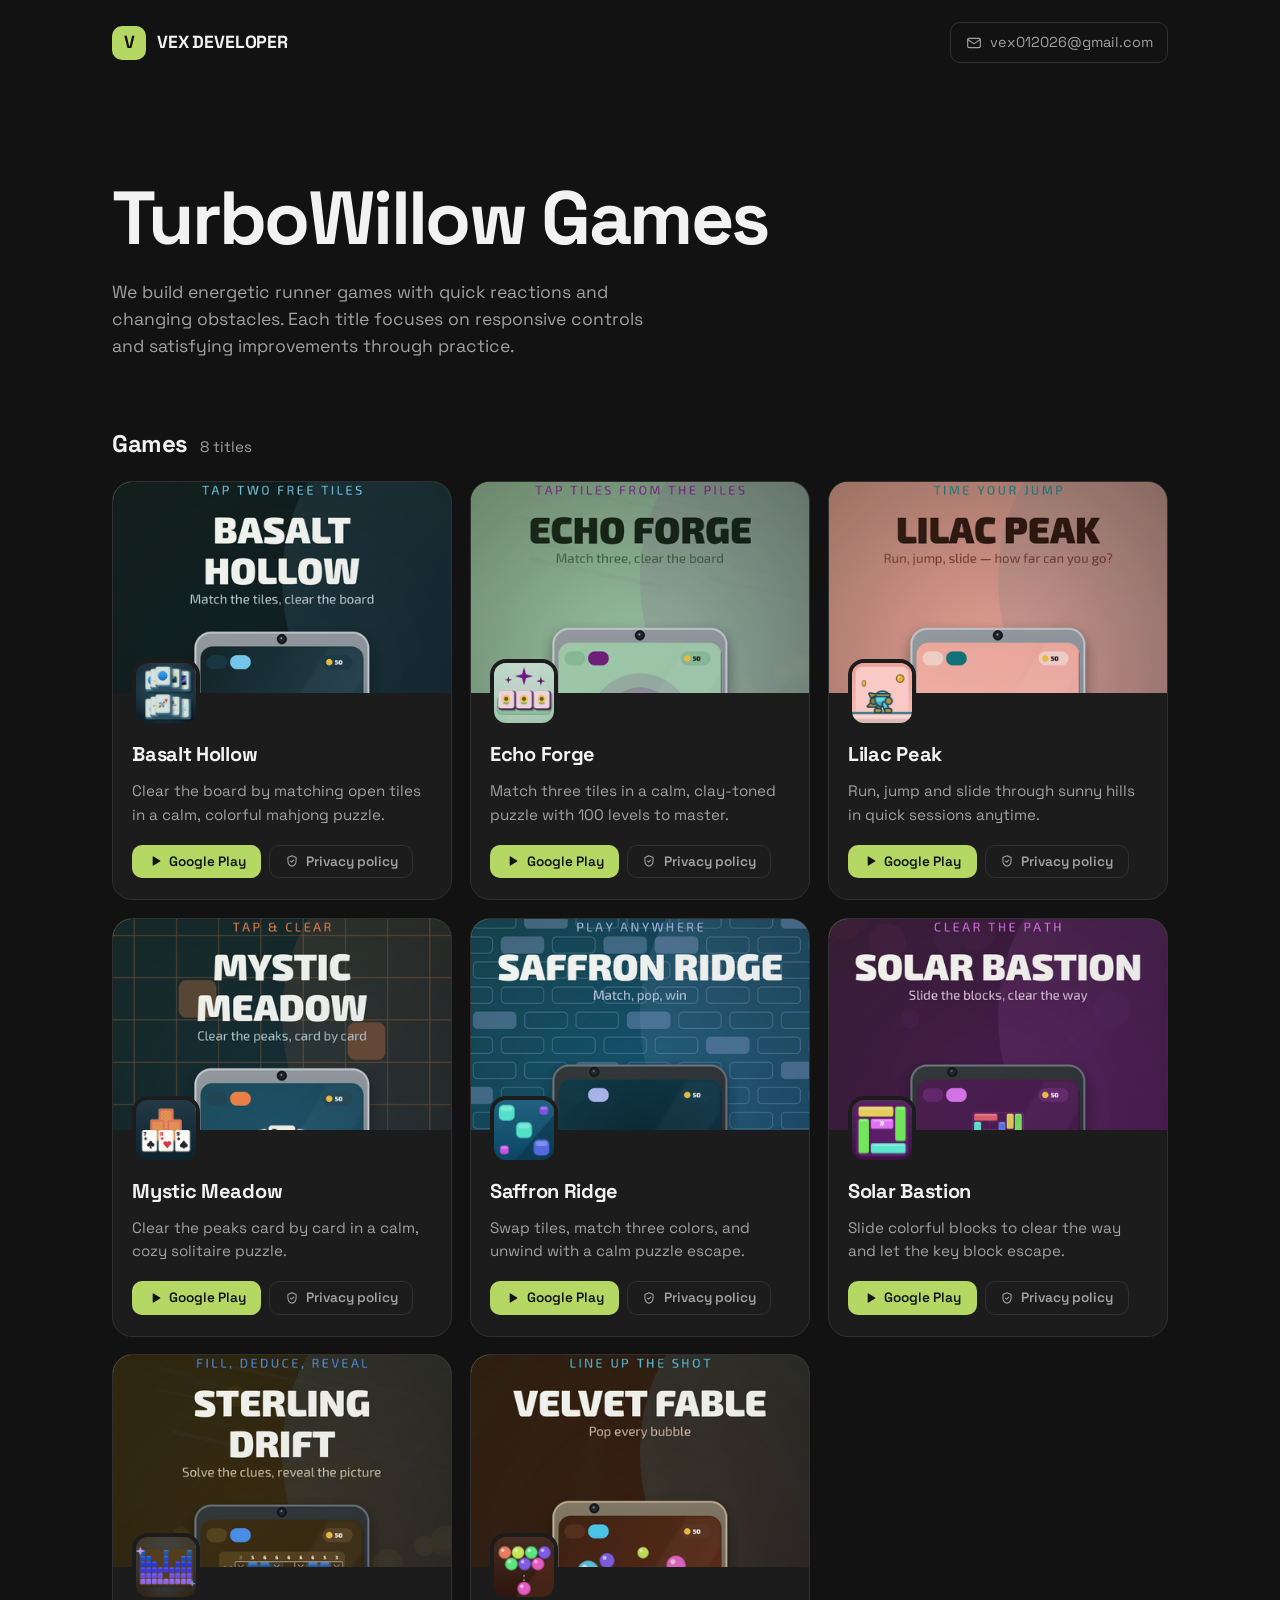
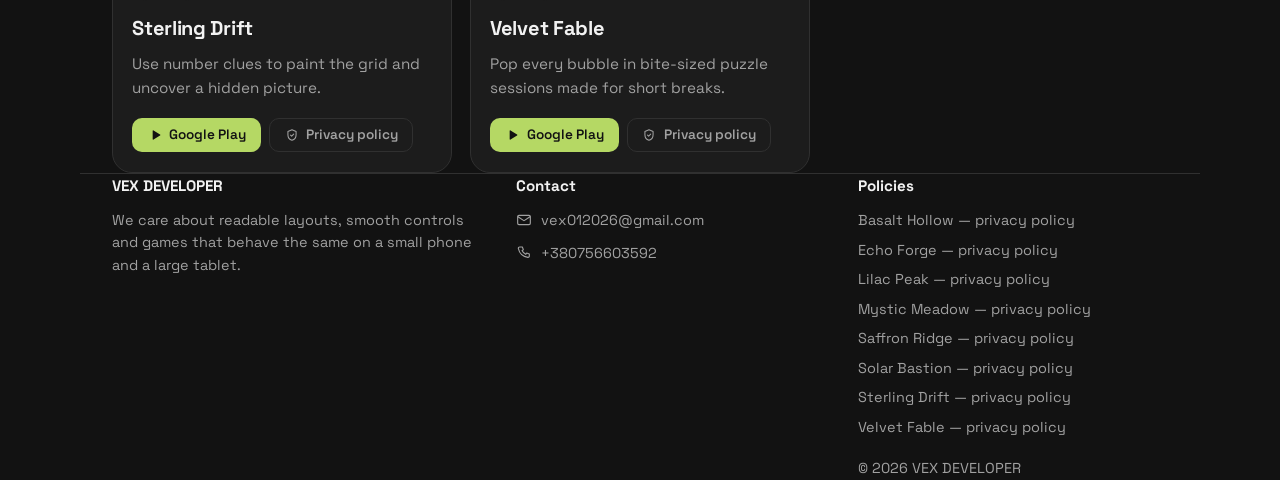
==== commit 5dd0fcc0: "site: vexdeveloper.cfd" ====
--- a/index.html
+++ b/index.html
@@ -3,26 +3,25 @@
 <head>
 <meta charset="utf-8">
 <meta name="viewport" content="width=device-width,initial-scale=1">
-<title>VEX DEVELOPER — Everyday mobile tools</title>
-<meta name="description" content="Everyday mobile tools">
-<meta name="color-scheme" content="light">
+<title>VEX DEVELOPER — TurboWillow Games</title>
+<meta name="description" content="TurboWillow Games">
+<meta name="color-scheme" content="dark">
 <meta property="og:type" content="website">
 <meta property="og:site_name" content="VEX DEVELOPER">
-<meta property="og:title" content="VEX DEVELOPER — Everyday mobile tools">
-<meta property="og:description" content="Everyday mobile tools">
+<meta property="og:title" content="VEX DEVELOPER — TurboWillow Games">
+<meta property="og:description" content="TurboWillow Games">
 <link rel="icon" href="/favicon.svg" type="image/svg+xml">
-<link rel="stylesheet" href="/fonts/lora.css">
-<link rel="stylesheet" href="/fonts/dmsans.css">
+<link rel="stylesheet" href="/fonts/spacegrotesk.css">
 <style>
 :root {
-  --bg: hsl(232 34% 96%);
-  --paper: #fff;
-  --ink: hsl(232 26% 12%);
-  --muted: hsl(232 10% 38%);
-  --line: hsl(232 22% 86%);
-  --accent: hsl(232 76% 40%);
-  --serif: Lora, Georgia, "Times New Roman", serif;
-  --sans: "DM Sans", ui-sans-serif, system-ui, -apple-system, "Segoe UI", Roboto, sans-serif;
+  --bg: hsl(78 0% 7%);
+  --card: hsl(78 0% 11%);
+  --card2: hsl(78 0% 15%);
+  --ink: hsl(78 0% 95%);
+  --muted: hsl(78 0% 63%);
+  --line: hsl(78 0% 19%);
+  --accent: hsl(78 60% 62%);
+  --sans: "Space Grotesk", ui-sans-serif, system-ui, -apple-system, "Segoe UI", Roboto, sans-serif;
 }
 
 *, *::before, *::after { box-sizing: border-box; }
@@ -32,125 +31,164 @@
 a { color: inherit; }
 @media (prefers-reduced-motion: reduce) { * { scroll-behavior: auto !important; transition: none !important; } }
 
-body { background: var(--bg); color: var(--ink); font: 400 16px/1.65 var(--sans); text-align: center; }
-.col { max-width: 40rem; margin: 0 auto; padding: clamp(2.5rem, 8vw, 5rem) clamp(1.25rem, 5vw, 2rem) 3rem; display: flex; flex-direction: column; align-items: center; gap: clamp(2.5rem, 7vw, 4rem); }
-.monogram { width: 64px; height: 64px; border-radius: 50%; background: var(--accent); color: #fff; display: grid; place-items: center; font: 600 1.8rem/1 var(--serif); }
-.masthead { display: flex; flex-direction: column; align-items: center; gap: 1rem; }
-.masthead h1 { margin: 0; font: 600 clamp(2rem, 6.5vw, 3rem)/1.1 var(--serif); letter-spacing: -.015em; }
-.masthead p { margin: 0; font: italic 400 1.2rem/1.5 var(--serif); color: var(--muted); max-width: 30ch; }
-.rule { width: 3.5rem; height: 3px; border-radius: 2px; background: var(--accent); border: 0; margin: 0; }
-.entry { display: flex; flex-direction: column; align-items: center; gap: .8rem; width: 100%; }
-.entry .icon { width: 104px; height: 104px; border-radius: 24px; box-shadow: 0 10px 28px rgba(40, 30, 10, .16); background: var(--paper); }
-.entry h2 { margin: .6rem 0 0; font: 600 1.7rem/1.15 var(--serif); }
-.entry .short { margin: 0; color: var(--muted); max-width: 36ch; }
-.pair { display: grid; grid-template-columns: 1fr 1fr; gap: .7rem; width: min(100%, 27rem); margin-top: .8rem; }
-.pair img { border-radius: 14px; border: 1px solid var(--line); box-shadow: 0 6px 18px rgba(40, 30, 10, .1); background: var(--paper); }
-.actions { display: flex; gap: .55rem; flex-wrap: wrap; justify-content: center; margin: .6rem 0 0; }
-.btn { display: inline-flex; align-items: center; gap: .45rem; padding: .66rem 1.2rem; border-radius: 999px; font-size: .9rem; font-weight: 600; line-height: 1; text-decoration: none; border: 1px solid transparent; transition: background-color .12s, border-color .12s, color .12s; }
+body { background: var(--bg); color: var(--ink); font: 400 16px/1.55 var(--sans); }
+.wrap { max-width: 70rem; margin: 0 auto; padding: 0 clamp(1.1rem, 4vw, 2rem); }
+.top { display: flex; align-items: center; justify-content: space-between; gap: 1rem; padding-top: 1.4rem; padding-bottom: 1.4rem; }
+.brand { display: inline-flex; align-items: center; gap: .7rem; text-decoration: none; font-weight: 700; font-size: 1.1rem; letter-spacing: -.01em; }
+.mark { display: grid; place-items: center; width: 34px; height: 34px; border-radius: 10px; background: var(--accent); color: var(--bg); font-weight: 700; }
+.mail { display: inline-flex; align-items: center; gap: .5rem; padding: .5rem .9rem; border: 1px solid var(--line); border-radius: 10px; text-decoration: none; color: var(--muted); font-size: .9rem; }
+.mail svg { width: 16px; height: 16px; }
+.mail:hover { border-color: var(--accent); color: var(--accent); }
+.hero { padding: clamp(3rem, 8vw, 6rem) 0 clamp(2.5rem, 6vw, 4rem); }
+.hero h1 { margin: 0; max-width: 17ch; font-size: clamp(2.4rem, 7.5vw, 4.7rem); line-height: 1; letter-spacing: -.035em; font-weight: 700; text-wrap: balance; }
+.hero h1 b { color: var(--accent); font-weight: 700; }
+.hero p { margin: 1.4rem 0 0; max-width: 50ch; color: var(--muted); font-size: 1.1rem; }
+.head { display: flex; align-items: baseline; gap: .8rem; margin: 0 0 1.2rem; }
+.head h2 { margin: 0; font-size: 1.5rem; letter-spacing: -.02em; }
+.head span { color: var(--muted); font-size: .95rem; }
+.cards { display: grid; gap: 1.1rem; grid-template-columns: repeat(auto-fill, minmax(min(100%, 19rem), 1fr)); }
+.card { background: var(--card); border: 1px solid var(--line); border-radius: 20px; overflow: hidden; display: flex; flex-direction: column; }
+.cover { aspect-ratio: 16 / 10; background: linear-gradient(135deg, var(--accent), var(--card2)); overflow: hidden; }
+.cover img { width: 100%; height: 100%; object-fit: cover; object-position: 50% 12%; opacity: .92; }
+.card .body { padding: 0 1.2rem 1.3rem; display: flex; flex-direction: column; gap: .55rem; flex: 1; }
+.card .icon { width: 68px; height: 68px; border-radius: 16px; margin-top: -34px; border: 4px solid var(--card); background: var(--card2); position: relative; }
+.card h3 { margin: .2rem 0 0; font-size: 1.25rem; letter-spacing: -.015em; }
+.card .short { margin: 0; color: var(--muted); font-size: .95rem; flex: 1; }
+.actions { display: flex; gap: .5rem; flex-wrap: wrap; margin: .6rem 0 0; }
+.btn { display: inline-flex; align-items: center; gap: .45rem; padding: .55rem .9rem; border-radius: 10px; font-size: .85rem; font-weight: 600; line-height: 1; text-decoration: none; border: 1px solid transparent; transition: background-color .12s, border-color .12s, color .12s; }
 .btn svg { width: 14px; height: 14px; }
-.btn-play { background: var(--accent); color: #fff; }
-.btn-play:hover { filter: brightness(1.12); }
-.btn-ghost { border-color: var(--line); background: var(--paper); }
+.btn-play { background: var(--accent); color: var(--bg); }
+.btn-play:hover { filter: brightness(1.1); }
+.btn-ghost { border-color: var(--line); color: var(--muted); }
 .btn-ghost:hover { border-color: var(--accent); color: var(--accent); }
 .btn:focus-visible, a:focus-visible { outline: 2px solid var(--accent); outline-offset: 3px; }
-.text h2 { margin: 0 0 .7rem; font: 600 1.5rem/1.2 var(--serif); }
-.text p { margin: 0 auto .8rem; color: var(--muted); max-width: 46ch; }
-.links { display: flex; flex-direction: column; align-items: center; gap: .6rem; }
-.links a { display: inline-flex; align-items: center; gap: .6rem; text-decoration: none; font-size: 1.05rem; }
-.links a svg { width: 18px; height: 18px; color: var(--accent); }
-.links a:hover span { text-decoration: underline; text-underline-offset: .2em; }
-.none { color: var(--muted); margin: 0; }
-footer { color: var(--muted); font-size: .85rem; }
+.none { color: var(--muted); }
+footer { margin-top: clamp(3rem, 8vw, 5rem); border-top: 1px solid var(--line); padding: 2.2rem 0 3rem; display: grid; gap: 2rem; color: var(--muted); font-size: .9rem; }
+footer h4 { margin: 0 0 .7rem; color: var(--ink); font-size: .95rem; }
+footer ul { list-style: none; margin: 0; padding: 0; display: grid; gap: .45rem; }
+footer a { text-decoration: none; }
+footer a:hover { color: var(--accent); }
+footer .lines a { display: inline-flex; align-items: center; gap: .55rem; }
+footer .lines svg { width: 16px; height: 16px; }
+@media (min-width: 720px) { footer { grid-template-columns: 1.2fr 1fr 1fr; } }
+@media (max-width: 520px) { .mail span { display: none; } }
 
 </style>
 </head>
 <body>
-<div class="col">
-  <header class="masthead">
-    <div class="monogram" aria-hidden="true">V</div>
-    <h1>VEX DEVELOPER</h1>
-    <p>Everyday mobile tools</p>
-  </header>
-  <main style="display:contents">
-    <section style="display:contents">
-    <article class="entry">
-      <img class="icon" src="/icons/basalt-hollow.png" alt="" width="104" height="104" loading="lazy">
-      <h2>Basalt Hollow</h2>
-      <p class="short">Clear the board by matching open tiles in a calm, colorful mahjong puzzle.</p>
-      <p class="actions"><a class="btn btn-play" href="https://play.google.com/store/apps/details?id=com.Byte98.BasaltHollow"><svg viewBox="0 0 24 24" fill="currentColor" aria-hidden="true"><path d="M8 5.14v13.72a1 1 0 0 0 1.5.86l11.14-6.86a1 1 0 0 0 0-1.72L9.5 4.28A1 1 0 0 0 8 5.14Z"/></svg>Google Play</a><a class="btn btn-ghost" href="/basalt-hollow/"><svg viewBox="0 0 24 24" fill="none" stroke="currentColor" stroke-width="1.8" stroke-linecap="round" stroke-linejoin="round" aria-hidden="true"><path d="M12 3l7 3v5.5c0 4.3-2.9 8.3-7 9.5-4.1-1.2-7-5.2-7-9.5V6l7-3Z"/><path d="M9.5 12.2l1.9 1.9 3.5-3.7"/></svg>Privacy policy</a></p>
-      <div class="pair"><img src="/shots/basalt-hollow_1.png" alt="Basalt Hollow screenshot 1" loading="lazy" decoding="async"><img src="/shots/basalt-hollow_2.png" alt="Basalt Hollow screenshot 2" loading="lazy" decoding="async"><img src="/shots/basalt-hollow_3.png" alt="Basalt Hollow screenshot 3" loading="lazy" decoding="async"><img src="/shots/basalt-hollow_4.png" alt="Basalt Hollow screenshot 4" loading="lazy" decoding="async"></div>
-    </article>
-    <hr class="rule">
-    <article class="entry">
-      <img class="icon" src="/icons/echo-forge.png" alt="" width="104" height="104" loading="lazy">
-      <h2>Echo Forge</h2>
-      <p class="short">Match three tiles in a calm, clay-toned puzzle with 100 levels to master.</p>
-      <p class="actions"><a class="btn btn-play" href="https://play.google.com/store/apps/details?id=com.Flux517.EchoForge"><svg viewBox="0 0 24 24" fill="currentColor" aria-hidden="true"><path d="M8 5.14v13.72a1 1 0 0 0 1.5.86l11.14-6.86a1 1 0 0 0 0-1.72L9.5 4.28A1 1 0 0 0 8 5.14Z"/></svg>Google Play</a><a class="btn btn-ghost" href="/echo-forge/"><svg viewBox="0 0 24 24" fill="none" stroke="currentColor" stroke-width="1.8" stroke-linecap="round" stroke-linejoin="round" aria-hidden="true"><path d="M12 3l7 3v5.5c0 4.3-2.9 8.3-7 9.5-4.1-1.2-7-5.2-7-9.5V6l7-3Z"/><path d="M9.5 12.2l1.9 1.9 3.5-3.7"/></svg>Privacy policy</a></p>
-      <div class="pair"><img src="/shots/echo-forge_1.png" alt="Echo Forge screenshot 1" loading="lazy" decoding="async"><img src="/shots/echo-forge_2.png" alt="Echo Forge screenshot 2" loading="lazy" decoding="async"><img src="/shots/echo-forge_3.png" alt="Echo Forge screenshot 3" loading="lazy" decoding="async"><img src="/shots/echo-forge_4.png" alt="Echo Forge screenshot 4" loading="lazy" decoding="async"></div>
-    </article>
-    <hr class="rule">
-    <article class="entry">
-      <img class="icon" src="/icons/lilac-peak.png" alt="" width="104" height="104" loading="lazy">
-      <h2>Lilac Peak</h2>
-      <p class="short">Run, jump and slide through sunny hills in quick sessions anytime.</p>
-      <p class="actions"><a class="btn btn-play" href="https://play.google.com/store/apps/details?id=com.Drift133.LilacPeak"><svg viewBox="0 0 24 24" fill="currentColor" aria-hidden="true"><path d="M8 5.14v13.72a1 1 0 0 0 1.5.86l11.14-6.86a1 1 0 0 0 0-1.72L9.5 4.28A1 1 0 0 0 8 5.14Z"/></svg>Google Play</a><a class="btn btn-ghost" href="/lilac-peak/"><svg viewBox="0 0 24 24" fill="none" stroke="currentColor" stroke-width="1.8" stroke-linecap="round" stroke-linejoin="round" aria-hidden="true"><path d="M12 3l7 3v5.5c0 4.3-2.9 8.3-7 9.5-4.1-1.2-7-5.2-7-9.5V6l7-3Z"/><path d="M9.5 12.2l1.9 1.9 3.5-3.7"/></svg>Privacy policy</a></p>
-      <div class="pair"><img src="/shots/lilac-peak_1.png" alt="Lilac Peak screenshot 1" loading="lazy" decoding="async"><img src="/shots/lilac-peak_2.png" alt="Lilac Peak screenshot 2" loading="lazy" decoding="async"><img src="/shots/lilac-peak_3.png" alt="Lilac Peak screenshot 3" loading="lazy" decoding="async"><img src="/shots/lilac-peak_4.png" alt="Lilac Peak screenshot 4" loading="lazy" decoding="async"></div>
-    </article>
-    <hr class="rule">
-    <article class="entry">
-      <img class="icon" src="/icons/mystic-meadow.png" alt="" width="104" height="104" loading="lazy">
-      <h2>Mystic Meadow</h2>
-      <p class="short">Clear the peaks card by card in a calm, cozy solitaire puzzle.</p>
-      <p class="actions"><a class="btn btn-play" href="https://play.google.com/store/apps/details?id=com.Iron06.MysticMeadow"><svg viewBox="0 0 24 24" fill="currentColor" aria-hidden="true"><path d="M8 5.14v13.72a1 1 0 0 0 1.5.86l11.14-6.86a1 1 0 0 0 0-1.72L9.5 4.28A1 1 0 0 0 8 5.14Z"/></svg>Google Play</a><a class="btn btn-ghost" href="/mystic-meadow/"><svg viewBox="0 0 24 24" fill="none" stroke="currentColor" stroke-width="1.8" stroke-linecap="round" stroke-linejoin="round" aria-hidden="true"><path d="M12 3l7 3v5.5c0 4.3-2.9 8.3-7 9.5-4.1-1.2-7-5.2-7-9.5V6l7-3Z"/><path d="M9.5 12.2l1.9 1.9 3.5-3.7"/></svg>Privacy policy</a></p>
-      <div class="pair"><img src="/shots/mystic-meadow_1.png" alt="Mystic Meadow screenshot 1" loading="lazy" decoding="async"><img src="/shots/mystic-meadow_2.png" alt="Mystic Meadow screenshot 2" loading="lazy" decoding="async"><img src="/shots/mystic-meadow_3.png" alt="Mystic Meadow screenshot 3" loading="lazy" decoding="async"><img src="/shots/mystic-meadow_4.png" alt="Mystic Meadow screenshot 4" loading="lazy" decoding="async"></div>
-    </article>
-    <hr class="rule">
-    <article class="entry">
-      <img class="icon" src="/icons/saffron-ridge.png" alt="" width="104" height="104" loading="lazy">
-      <h2>Saffron Ridge</h2>
-      <p class="short">Swap tiles, match three colors, and unwind with a calm puzzle escape.</p>
-      <p class="actions"><a class="btn btn-play" href="https://play.google.com/store/apps/details?id=com.Lunar896.SaffronRidge"><svg viewBox="0 0 24 24" fill="currentColor" aria-hidden="true"><path d="M8 5.14v13.72a1 1 0 0 0 1.5.86l11.14-6.86a1 1 0 0 0 0-1.72L9.5 4.28A1 1 0 0 0 8 5.14Z"/></svg>Google Play</a><a class="btn btn-ghost" href="/saffron-ridge/"><svg viewBox="0 0 24 24" fill="none" stroke="currentColor" stroke-width="1.8" stroke-linecap="round" stroke-linejoin="round" aria-hidden="true"><path d="M12 3l7 3v5.5c0 4.3-2.9 8.3-7 9.5-4.1-1.2-7-5.2-7-9.5V6l7-3Z"/><path d="M9.5 12.2l1.9 1.9 3.5-3.7"/></svg>Privacy policy</a></p>
-      <div class="pair"><img src="/shots/saffron-ridge_1.png" alt="Saffron Ridge screenshot 1" loading="lazy" decoding="async"><img src="/shots/saffron-ridge_2.png" alt="Saffron Ridge screenshot 2" loading="lazy" decoding="async"><img src="/shots/saffron-ridge_3.png" alt="Saffron Ridge screenshot 3" loading="lazy" decoding="async"><img src="/shots/saffron-ridge_4.png" alt="Saffron Ridge screenshot 4" loading="lazy" decoding="async"></div>
-    </article>
-    <hr class="rule">
-    <article class="entry">
-      <img class="icon" src="/icons/solar-bastion.png" alt="" width="104" height="104" loading="lazy">
-      <h2>Solar Bastion</h2>
-      <p class="short">Slide colorful blocks to clear the way and let the key block escape.</p>
-      <p class="actions"><a class="btn btn-play" href="https://play.google.com/store/apps/details?id=com.Prism438.SolarBastion"><svg viewBox="0 0 24 24" fill="currentColor" aria-hidden="true"><path d="M8 5.14v13.72a1 1 0 0 0 1.5.86l11.14-6.86a1 1 0 0 0 0-1.72L9.5 4.28A1 1 0 0 0 8 5.14Z"/></svg>Google Play</a><a class="btn btn-ghost" href="/solar-bastion/"><svg viewBox="0 0 24 24" fill="none" stroke="currentColor" stroke-width="1.8" stroke-linecap="round" stroke-linejoin="round" aria-hidden="true"><path d="M12 3l7 3v5.5c0 4.3-2.9 8.3-7 9.5-4.1-1.2-7-5.2-7-9.5V6l7-3Z"/><path d="M9.5 12.2l1.9 1.9 3.5-3.7"/></svg>Privacy policy</a></p>
-      <div class="pair"><img src="/shots/solar-bastion_1.png" alt="Solar Bastion screenshot 1" loading="lazy" decoding="async"><img src="/shots/solar-bastion_2.png" alt="Solar Bastion screenshot 2" loading="lazy" decoding="async"><img src="/shots/solar-bastion_3.png" alt="Solar Bastion screenshot 3" loading="lazy" decoding="async"><img src="/shots/solar-bastion_4.png" alt="Solar Bastion screenshot 4" loading="lazy" decoding="async"></div>
-    </article>
-    <hr class="rule">
-    <article class="entry">
-      <img class="icon" src="/icons/sterling-drift.png" alt="" width="104" height="104" loading="lazy">
-      <h2>Sterling Drift</h2>
-      <p class="short">Use number clues to paint the grid and uncover a hidden picture.</p>
-      <p class="actions"><a class="btn btn-play" href="https://play.google.com/store/apps/details?id=com.Zephyr455.SterlingDrift"><svg viewBox="0 0 24 24" fill="currentColor" aria-hidden="true"><path d="M8 5.14v13.72a1 1 0 0 0 1.5.86l11.14-6.86a1 1 0 0 0 0-1.72L9.5 4.28A1 1 0 0 0 8 5.14Z"/></svg>Google Play</a><a class="btn btn-ghost" href="/sterling-drift/"><svg viewBox="0 0 24 24" fill="none" stroke="currentColor" stroke-width="1.8" stroke-linecap="round" stroke-linejoin="round" aria-hidden="true"><path d="M12 3l7 3v5.5c0 4.3-2.9 8.3-7 9.5-4.1-1.2-7-5.2-7-9.5V6l7-3Z"/><path d="M9.5 12.2l1.9 1.9 3.5-3.7"/></svg>Privacy policy</a></p>
-      <div class="pair"><img src="/shots/sterling-drift_1.png" alt="Sterling Drift screenshot 1" loading="lazy" decoding="async"><img src="/shots/sterling-drift_2.png" alt="Sterling Drift screenshot 2" loading="lazy" decoding="async"><img src="/shots/sterling-drift_3.png" alt="Sterling Drift screenshot 3" loading="lazy" decoding="async"><img src="/shots/sterling-drift_4.png" alt="Sterling Drift screenshot 4" loading="lazy" decoding="async"></div>
-    </article>
-    <hr class="rule">
-    <article class="entry">
-      <img class="icon" src="/icons/velvet-fable.png" alt="" width="104" height="104" loading="lazy">
-      <h2>Velvet Fable</h2>
-      <p class="short">Pop every bubble in bite-sized puzzle sessions made for short breaks.</p>
-      <p class="actions"><a class="btn btn-play" href="https://play.google.com/store/apps/details?id=com.Comet348.VelvetFable"><svg viewBox="0 0 24 24" fill="currentColor" aria-hidden="true"><path d="M8 5.14v13.72a1 1 0 0 0 1.5.86l11.14-6.86a1 1 0 0 0 0-1.72L9.5 4.28A1 1 0 0 0 8 5.14Z"/></svg>Google Play</a><a class="btn btn-ghost" href="/velvet-fable/"><svg viewBox="0 0 24 24" fill="none" stroke="currentColor" stroke-width="1.8" stroke-linecap="round" stroke-linejoin="round" aria-hidden="true"><path d="M12 3l7 3v5.5c0 4.3-2.9 8.3-7 9.5-4.1-1.2-7-5.2-7-9.5V6l7-3Z"/><path d="M9.5 12.2l1.9 1.9 3.5-3.7"/></svg>Privacy policy</a></p>
-      <div class="pair"><img src="/shots/velvet-fable_1.png" alt="Velvet Fable screenshot 1" loading="lazy" decoding="async"><img src="/shots/velvet-fable_2.png" alt="Velvet Fable screenshot 2" loading="lazy" decoding="async"><img src="/shots/velvet-fable_3.png" alt="Velvet Fable screenshot 3" loading="lazy" decoding="async"><img src="/shots/velvet-fable_4.png" alt="Velvet Fable screenshot 4" loading="lazy" decoding="async"></div>
-    </article>
-    </section>
-    <section class="text">
-      <h2>About</h2>
-      <p>We create mobile tools that help users organize, manage and simplify everyday activities. Our applications are built around practical features and ease of use.</p>
-      <p>Everything we publish is listed here with its store page and privacy policy.</p>
-    </section>
-    <section class="text">
-      <h2>Contact</h2>
-      <div class="links">
-      <a href="mailto:vex012026@gmail.com"><svg viewBox="0 0 24 24" fill="none" stroke="currentColor" stroke-width="1.7" stroke-linecap="round" stroke-linejoin="round" aria-hidden="true"><rect x="2.5" y="5" width="19" height="14" rx="2"/><path d="m3 7 8.2 5.6a1.4 1.4 0 0 0 1.6 0L21 7"/></svg><span>vex012026@gmail.com</span></a>
-      <a href="tel:+380756603592"><svg viewBox="0 0 24 24" fill="none" stroke="currentColor" stroke-width="1.7" stroke-linecap="round" stroke-linejoin="round" aria-hidden="true"><path d="M6.5 3h3l1.5 4-2 1.4a12 12 0 0 0 5.6 5.6L16 12l4 1.5v3a2 2 0 0 1-2.2 2A16.5 16.5 0 0 1 3.5 5.2 2 2 0 0 1 5.5 3Z"/></svg><span>+380756603592</span></a>
-      </div>
-    </section>
-  </main>
-  <footer>&copy; 2026 VEX DEVELOPER &middot; vexdev.online</footer>
-</div>
+<header class="wrap top">
+  <a class="brand" href="/"><span class="mark">V</span>VEX DEVELOPER</a>
+  <a class="mail" href="mailto:vex012026@gmail.com"><svg viewBox="0 0 24 24" fill="none" stroke="currentColor" stroke-width="1.7" stroke-linecap="round" stroke-linejoin="round" aria-hidden="true"><rect x="2.5" y="5" width="19" height="14" rx="2"/><path d="m3 7 8.2 5.6a1.4 1.4 0 0 0 1.6 0L21 7"/></svg><span>vex012026@gmail.com</span></a>
+</header>
+<main class="wrap">
+  <section class="hero">
+    <h1>TurboWillow Games</h1>
+    <p>We build energetic runner games with quick reactions and changing obstacles. Each title focuses on responsive controls and satisfying improvements through practice.</p>
+  </section>
+  <section>
+    <div class="head"><h2>Games</h2><span>8 titles</span></div>
+    <div class="cards">
+      <article class="card">
+        <div class="cover"><img src="/shots/basalt-hollow_1.png" alt="Basalt Hollow screenshot 1" loading="lazy" decoding="async"></div>
+        <div class="body">
+          <img class="icon" src="/icons/basalt-hollow.png" alt="" width="68" height="68" loading="lazy">
+          <h3>Basalt Hollow</h3>
+          <p class="short">Clear the board by matching open tiles in a calm, colorful mahjong puzzle.</p>
+          <p class="actions"><a class="btn btn-play" href="https://play.google.com/store/apps/details?id=com.Byte98.BasaltHollow"><svg viewBox="0 0 24 24" fill="currentColor" aria-hidden="true"><path d="M8 5.14v13.72a1 1 0 0 0 1.5.86l11.14-6.86a1 1 0 0 0 0-1.72L9.5 4.28A1 1 0 0 0 8 5.14Z"/></svg>Google Play</a><a class="btn btn-ghost" href="/basalt-hollow/"><svg viewBox="0 0 24 24" fill="none" stroke="currentColor" stroke-width="1.8" stroke-linecap="round" stroke-linejoin="round" aria-hidden="true"><path d="M12 3l7 3v5.5c0 4.3-2.9 8.3-7 9.5-4.1-1.2-7-5.2-7-9.5V6l7-3Z"/><path d="M9.5 12.2l1.9 1.9 3.5-3.7"/></svg>Privacy policy</a></p>
+        </div>
+      </article>
+      <article class="card">
+        <div class="cover"><img src="/shots/echo-forge_1.png" alt="Echo Forge screenshot 1" loading="lazy" decoding="async"></div>
+        <div class="body">
+          <img class="icon" src="/icons/echo-forge.png" alt="" width="68" height="68" loading="lazy">
+          <h3>Echo Forge</h3>
+          <p class="short">Match three tiles in a calm, clay-toned puzzle with 100 levels to master.</p>
+          <p class="actions"><a class="btn btn-play" href="https://play.google.com/store/apps/details?id=com.Flux517.EchoForge"><svg viewBox="0 0 24 24" fill="currentColor" aria-hidden="true"><path d="M8 5.14v13.72a1 1 0 0 0 1.5.86l11.14-6.86a1 1 0 0 0 0-1.72L9.5 4.28A1 1 0 0 0 8 5.14Z"/></svg>Google Play</a><a class="btn btn-ghost" href="/echo-forge/"><svg viewBox="0 0 24 24" fill="none" stroke="currentColor" stroke-width="1.8" stroke-linecap="round" stroke-linejoin="round" aria-hidden="true"><path d="M12 3l7 3v5.5c0 4.3-2.9 8.3-7 9.5-4.1-1.2-7-5.2-7-9.5V6l7-3Z"/><path d="M9.5 12.2l1.9 1.9 3.5-3.7"/></svg>Privacy policy</a></p>
+        </div>
+      </article>
+      <article class="card">
+        <div class="cover"><img src="/shots/lilac-peak_1.png" alt="Lilac Peak screenshot 1" loading="lazy" decoding="async"></div>
+        <div class="body">
+          <img class="icon" src="/icons/lilac-peak.png" alt="" width="68" height="68" loading="lazy">
+          <h3>Lilac Peak</h3>
+          <p class="short">Run, jump and slide through sunny hills in quick sessions anytime.</p>
+          <p class="actions"><a class="btn btn-play" href="https://play.google.com/store/apps/details?id=com.Drift133.LilacPeak"><svg viewBox="0 0 24 24" fill="currentColor" aria-hidden="true"><path d="M8 5.14v13.72a1 1 0 0 0 1.5.86l11.14-6.86a1 1 0 0 0 0-1.72L9.5 4.28A1 1 0 0 0 8 5.14Z"/></svg>Google Play</a><a class="btn btn-ghost" href="/lilac-peak/"><svg viewBox="0 0 24 24" fill="none" stroke="currentColor" stroke-width="1.8" stroke-linecap="round" stroke-linejoin="round" aria-hidden="true"><path d="M12 3l7 3v5.5c0 4.3-2.9 8.3-7 9.5-4.1-1.2-7-5.2-7-9.5V6l7-3Z"/><path d="M9.5 12.2l1.9 1.9 3.5-3.7"/></svg>Privacy policy</a></p>
+        </div>
+      </article>
+      <article class="card">
+        <div class="cover"><img src="/shots/mystic-meadow_1.png" alt="Mystic Meadow screenshot 1" loading="lazy" decoding="async"></div>
+        <div class="body">
+          <img class="icon" src="/icons/mystic-meadow.png" alt="" width="68" height="68" loading="lazy">
+          <h3>Mystic Meadow</h3>
+          <p class="short">Clear the peaks card by card in a calm, cozy solitaire puzzle.</p>
+          <p class="actions"><a class="btn btn-play" href="https://play.google.com/store/apps/details?id=com.Iron06.MysticMeadow"><svg viewBox="0 0 24 24" fill="currentColor" aria-hidden="true"><path d="M8 5.14v13.72a1 1 0 0 0 1.5.86l11.14-6.86a1 1 0 0 0 0-1.72L9.5 4.28A1 1 0 0 0 8 5.14Z"/></svg>Google Play</a><a class="btn btn-ghost" href="/mystic-meadow/"><svg viewBox="0 0 24 24" fill="none" stroke="currentColor" stroke-width="1.8" stroke-linecap="round" stroke-linejoin="round" aria-hidden="true"><path d="M12 3l7 3v5.5c0 4.3-2.9 8.3-7 9.5-4.1-1.2-7-5.2-7-9.5V6l7-3Z"/><path d="M9.5 12.2l1.9 1.9 3.5-3.7"/></svg>Privacy policy</a></p>
+        </div>
+      </article>
+      <article class="card">
+        <div class="cover"><img src="/shots/saffron-ridge_1.png" alt="Saffron Ridge screenshot 1" loading="lazy" decoding="async"></div>
+        <div class="body">
+          <img class="icon" src="/icons/saffron-ridge.png" alt="" width="68" height="68" loading="lazy">
+          <h3>Saffron Ridge</h3>
+          <p class="short">Swap tiles, match three colors, and unwind with a calm puzzle escape.</p>
+          <p class="actions"><a class="btn btn-play" href="https://play.google.com/store/apps/details?id=com.Lunar896.SaffronRidge"><svg viewBox="0 0 24 24" fill="currentColor" aria-hidden="true"><path d="M8 5.14v13.72a1 1 0 0 0 1.5.86l11.14-6.86a1 1 0 0 0 0-1.72L9.5 4.28A1 1 0 0 0 8 5.14Z"/></svg>Google Play</a><a class="btn btn-ghost" href="/saffron-ridge/"><svg viewBox="0 0 24 24" fill="none" stroke="currentColor" stroke-width="1.8" stroke-linecap="round" stroke-linejoin="round" aria-hidden="true"><path d="M12 3l7 3v5.5c0 4.3-2.9 8.3-7 9.5-4.1-1.2-7-5.2-7-9.5V6l7-3Z"/><path d="M9.5 12.2l1.9 1.9 3.5-3.7"/></svg>Privacy policy</a></p>
+        </div>
+      </article>
+      <article class="card">
+        <div class="cover"><img src="/shots/solar-bastion_1.png" alt="Solar Bastion screenshot 1" loading="lazy" decoding="async"></div>
+        <div class="body">
+          <img class="icon" src="/icons/solar-bastion.png" alt="" width="68" height="68" loading="lazy">
+          <h3>Solar Bastion</h3>
+          <p class="short">Slide colorful blocks to clear the way and let the key block escape.</p>
+          <p class="actions"><a class="btn btn-play" href="https://play.google.com/store/apps/details?id=com.Prism438.SolarBastion"><svg viewBox="0 0 24 24" fill="currentColor" aria-hidden="true"><path d="M8 5.14v13.72a1 1 0 0 0 1.5.86l11.14-6.86a1 1 0 0 0 0-1.72L9.5 4.28A1 1 0 0 0 8 5.14Z"/></svg>Google Play</a><a class="btn btn-ghost" href="/solar-bastion/"><svg viewBox="0 0 24 24" fill="none" stroke="currentColor" stroke-width="1.8" stroke-linecap="round" stroke-linejoin="round" aria-hidden="true"><path d="M12 3l7 3v5.5c0 4.3-2.9 8.3-7 9.5-4.1-1.2-7-5.2-7-9.5V6l7-3Z"/><path d="M9.5 12.2l1.9 1.9 3.5-3.7"/></svg>Privacy policy</a></p>
+        </div>
+      </article>
+      <article class="card">
+        <div class="cover"><img src="/shots/sterling-drift_1.png" alt="Sterling Drift screenshot 1" loading="lazy" decoding="async"></div>
+        <div class="body">
+          <img class="icon" src="/icons/sterling-drift.png" alt="" width="68" height="68" loading="lazy">
+          <h3>Sterling Drift</h3>
+          <p class="short">Use number clues to paint the grid and uncover a hidden picture.</p>
+          <p class="actions"><a class="btn btn-play" href="https://play.google.com/store/apps/details?id=com.Zephyr455.SterlingDrift"><svg viewBox="0 0 24 24" fill="currentColor" aria-hidden="true"><path d="M8 5.14v13.72a1 1 0 0 0 1.5.86l11.14-6.86a1 1 0 0 0 0-1.72L9.5 4.28A1 1 0 0 0 8 5.14Z"/></svg>Google Play</a><a class="btn btn-ghost" href="/sterling-drift/"><svg viewBox="0 0 24 24" fill="none" stroke="currentColor" stroke-width="1.8" stroke-linecap="round" stroke-linejoin="round" aria-hidden="true"><path d="M12 3l7 3v5.5c0 4.3-2.9 8.3-7 9.5-4.1-1.2-7-5.2-7-9.5V6l7-3Z"/><path d="M9.5 12.2l1.9 1.9 3.5-3.7"/></svg>Privacy policy</a></p>
+        </div>
+      </article>
+      <article class="card">
+        <div class="cover"><img src="/shots/velvet-fable_1.png" alt="Velvet Fable screenshot 1" loading="lazy" decoding="async"></div>
+        <div class="body">
+          <img class="icon" src="/icons/velvet-fable.png" alt="" width="68" height="68" loading="lazy">
+          <h3>Velvet Fable</h3>
+          <p class="short">Pop every bubble in bite-sized puzzle sessions made for short breaks.</p>
+          <p class="actions"><a class="btn btn-play" href="https://play.google.com/store/apps/details?id=com.Comet348.VelvetFable"><svg viewBox="0 0 24 24" fill="currentColor" aria-hidden="true"><path d="M8 5.14v13.72a1 1 0 0 0 1.5.86l11.14-6.86a1 1 0 0 0 0-1.72L9.5 4.28A1 1 0 0 0 8 5.14Z"/></svg>Google Play</a><a class="btn btn-ghost" href="/velvet-fable/"><svg viewBox="0 0 24 24" fill="none" stroke="currentColor" stroke-width="1.8" stroke-linecap="round" stroke-linejoin="round" aria-hidden="true"><path d="M12 3l7 3v5.5c0 4.3-2.9 8.3-7 9.5-4.1-1.2-7-5.2-7-9.5V6l7-3Z"/><path d="M9.5 12.2l1.9 1.9 3.5-3.7"/></svg>Privacy policy</a></p>
+        </div>
+      </article>
+    </div>
+  </section>
+</main>
+<footer class="wrap">
+  <div>
+    <h4>VEX DEVELOPER</h4>
+    <p style="margin:0">We care about readable layouts, smooth controls and games that behave the same on a small phone and a large tablet.</p>
+  </div>
+  <div class="lines">
+    <h4>Contact</h4>
+    <ul>
+          <li><a href="mailto:vex012026@gmail.com"><svg viewBox="0 0 24 24" fill="none" stroke="currentColor" stroke-width="1.7" stroke-linecap="round" stroke-linejoin="round" aria-hidden="true"><rect x="2.5" y="5" width="19" height="14" rx="2"/><path d="m3 7 8.2 5.6a1.4 1.4 0 0 0 1.6 0L21 7"/></svg><span>vex012026@gmail.com</span></a></li>
+          <li><a href="tel:+380756603592"><svg viewBox="0 0 24 24" fill="none" stroke="currentColor" stroke-width="1.7" stroke-linecap="round" stroke-linejoin="round" aria-hidden="true"><path d="M6.5 3h3l1.5 4-2 1.4a12 12 0 0 0 5.6 5.6L16 12l4 1.5v3a2 2 0 0 1-2.2 2A16.5 16.5 0 0 1 3.5 5.2 2 2 0 0 1 5.5 3Z"/></svg><span>+380756603592</span></a></li>
+    </ul>
+  </div>
+  <div>
+    <h4>Policies</h4>
+    <ul>
+        <li><a href="/basalt-hollow/">Basalt Hollow — privacy policy</a></li>
+        <li><a href="/echo-forge/">Echo Forge — privacy policy</a></li>
+        <li><a href="/lilac-peak/">Lilac Peak — privacy policy</a></li>
+        <li><a href="/mystic-meadow/">Mystic Meadow — privacy policy</a></li>
+        <li><a href="/saffron-ridge/">Saffron Ridge — privacy policy</a></li>
+        <li><a href="/solar-bastion/">Solar Bastion — privacy policy</a></li>
+        <li><a href="/sterling-drift/">Sterling Drift — privacy policy</a></li>
+        <li><a href="/velvet-fable/">Velvet Fable — privacy policy</a></li>
+    </ul>
+    <p style="margin:1.2rem 0 0">&copy; 2026 VEX DEVELOPER</p>
+  </div>
+</footer>
 </body>
 </html>
--- a/fonts/spacegrotesk.css
+++ b/fonts/spacegrotesk.css
@@ -0,0 +1,20 @@
+/* Space Grotesk, SIL Open Font License 1.1 — self-hosted so the page makes no
+   third-party request. Regenerate with domains/assets/get_blueprint_fonts.py */
+/* latin-ext */
+@font-face {
+  font-family: 'Space Grotesk';
+  font-style: normal;
+  font-weight: 400 700;
+  font-display: swap;
+  src: url(/fonts/spacegrotesk-latin-ext.woff2) format('woff2');
+  unicode-range: U+0100-02BA, U+02BD-02C5, U+02C7-02CC, U+02CE-02D7, U+02DD-02FF, U+0304, U+0308, U+0329, U+1D00-1DBF, U+1E00-1E9F, U+1EF2-1EFF, U+2020, U+20A0-20AB, U+20AD-20C0, U+2113, U+2C60-2C7F, U+A720-A7FF;
+}
+/* latin */
+@font-face {
+  font-family: 'Space Grotesk';
+  font-style: normal;
+  font-weight: 400 700;
+  font-display: swap;
+  src: url(/fonts/spacegrotesk-latin.woff2) format('woff2');
+  unicode-range: U+0000-00FF, U+0131, U+0152-0153, U+02BB-02BC, U+02C6, U+02DA, U+02DC, U+0304, U+0308, U+0329, U+2000-206F, U+20AC, U+2122, U+2191, U+2193, U+2212, U+2215, U+FEFF, U+FFFD;
+}
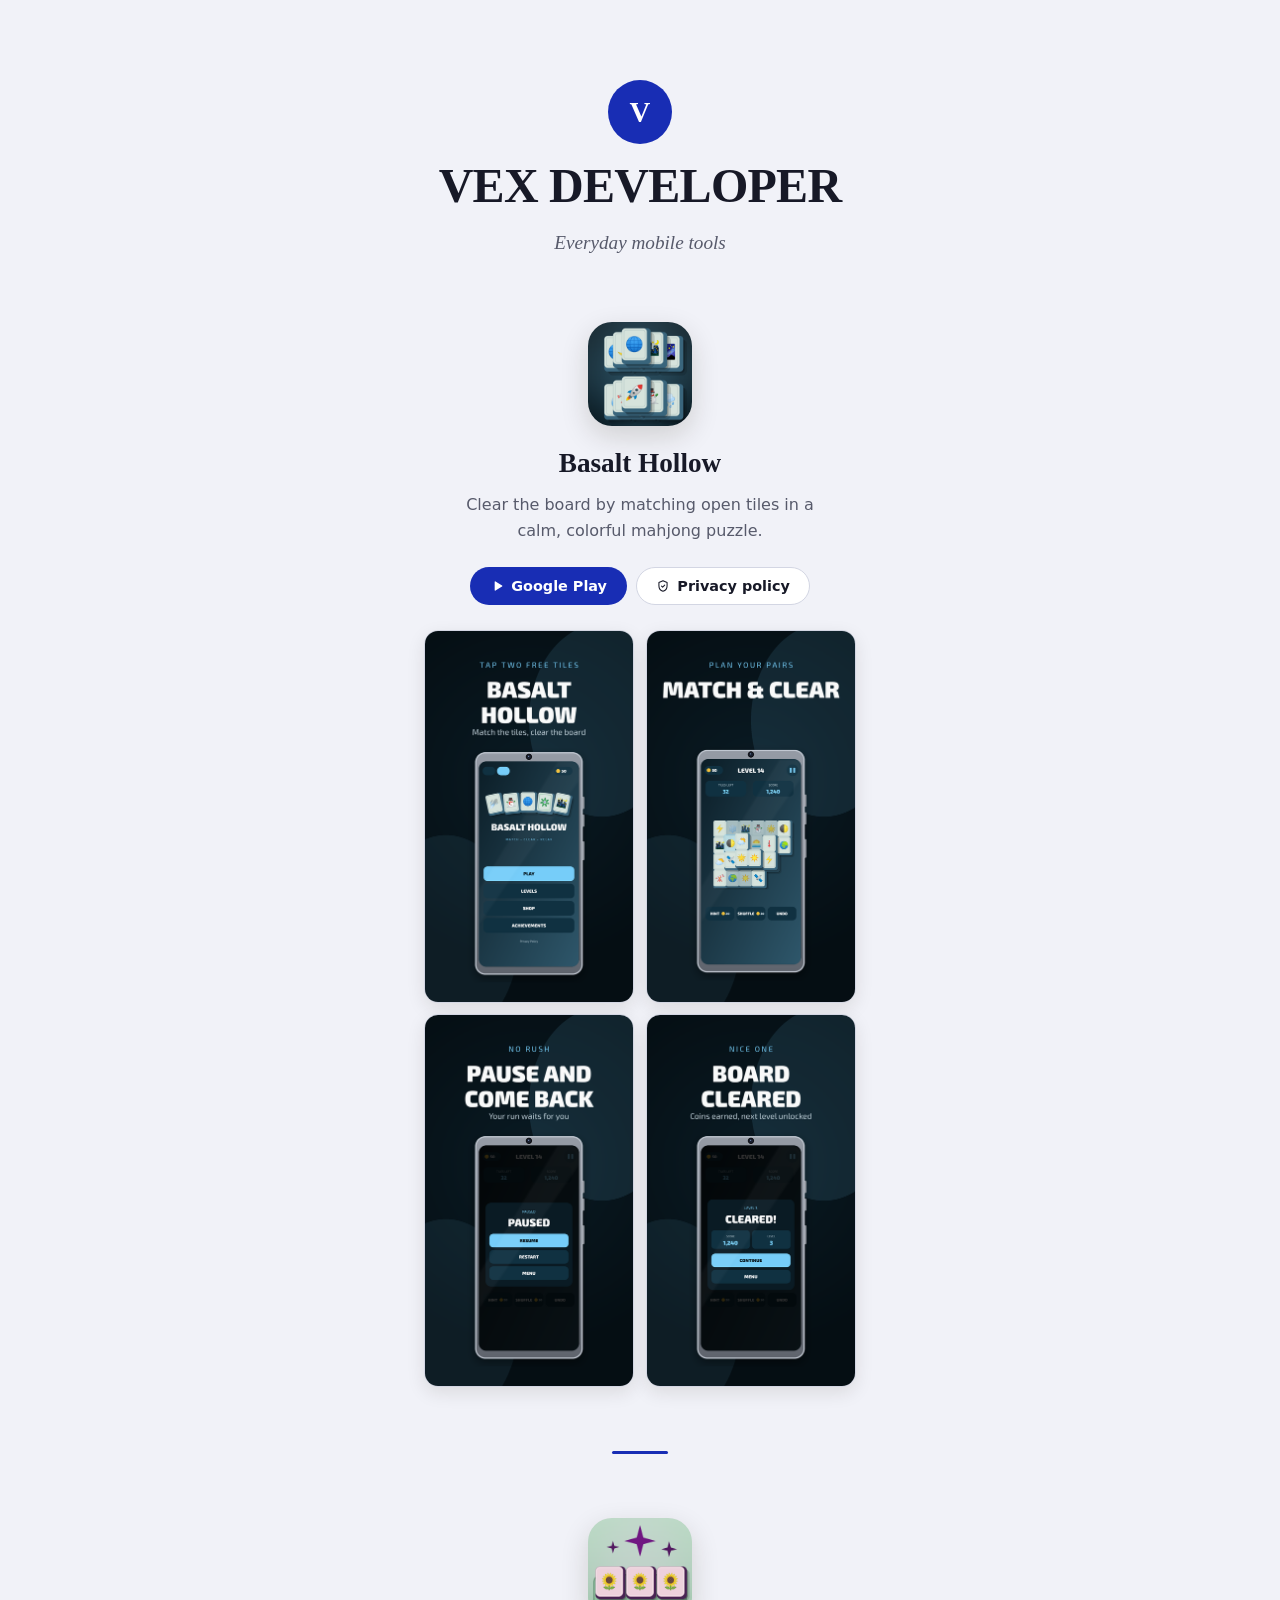
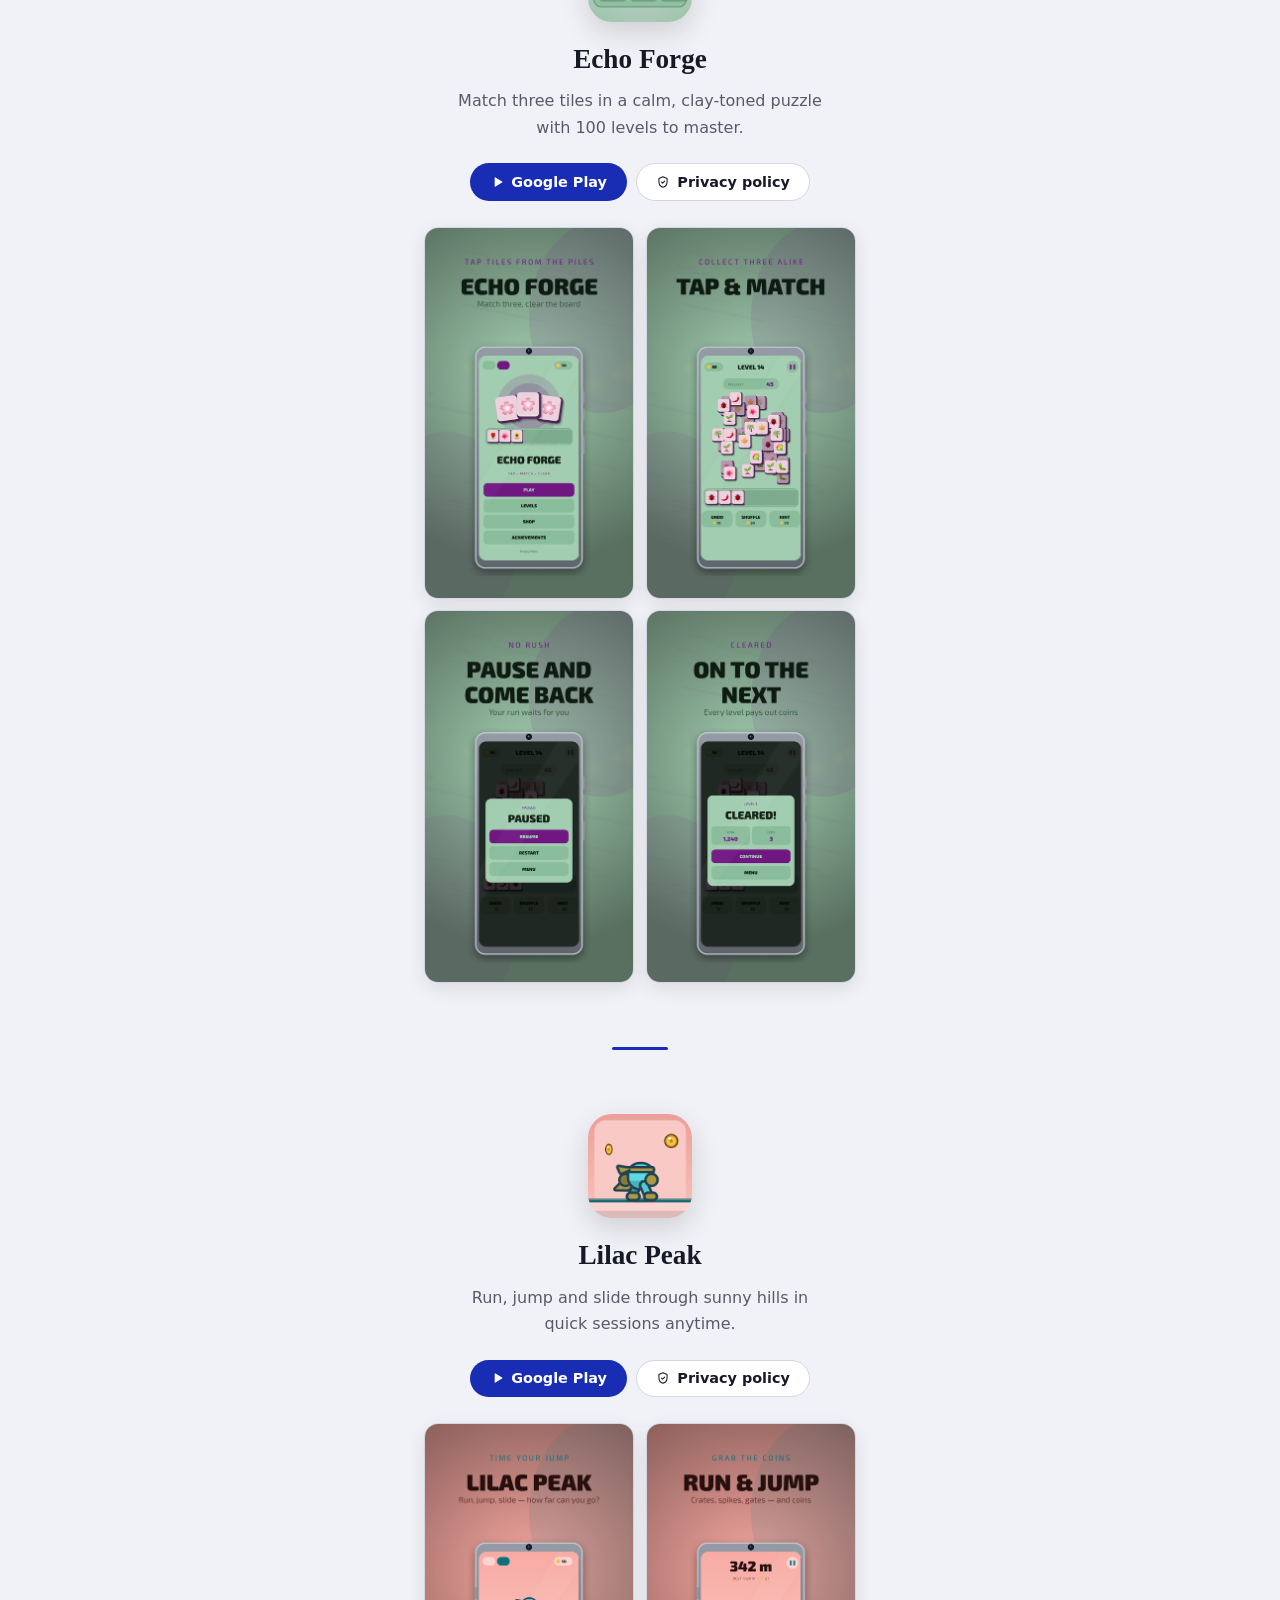
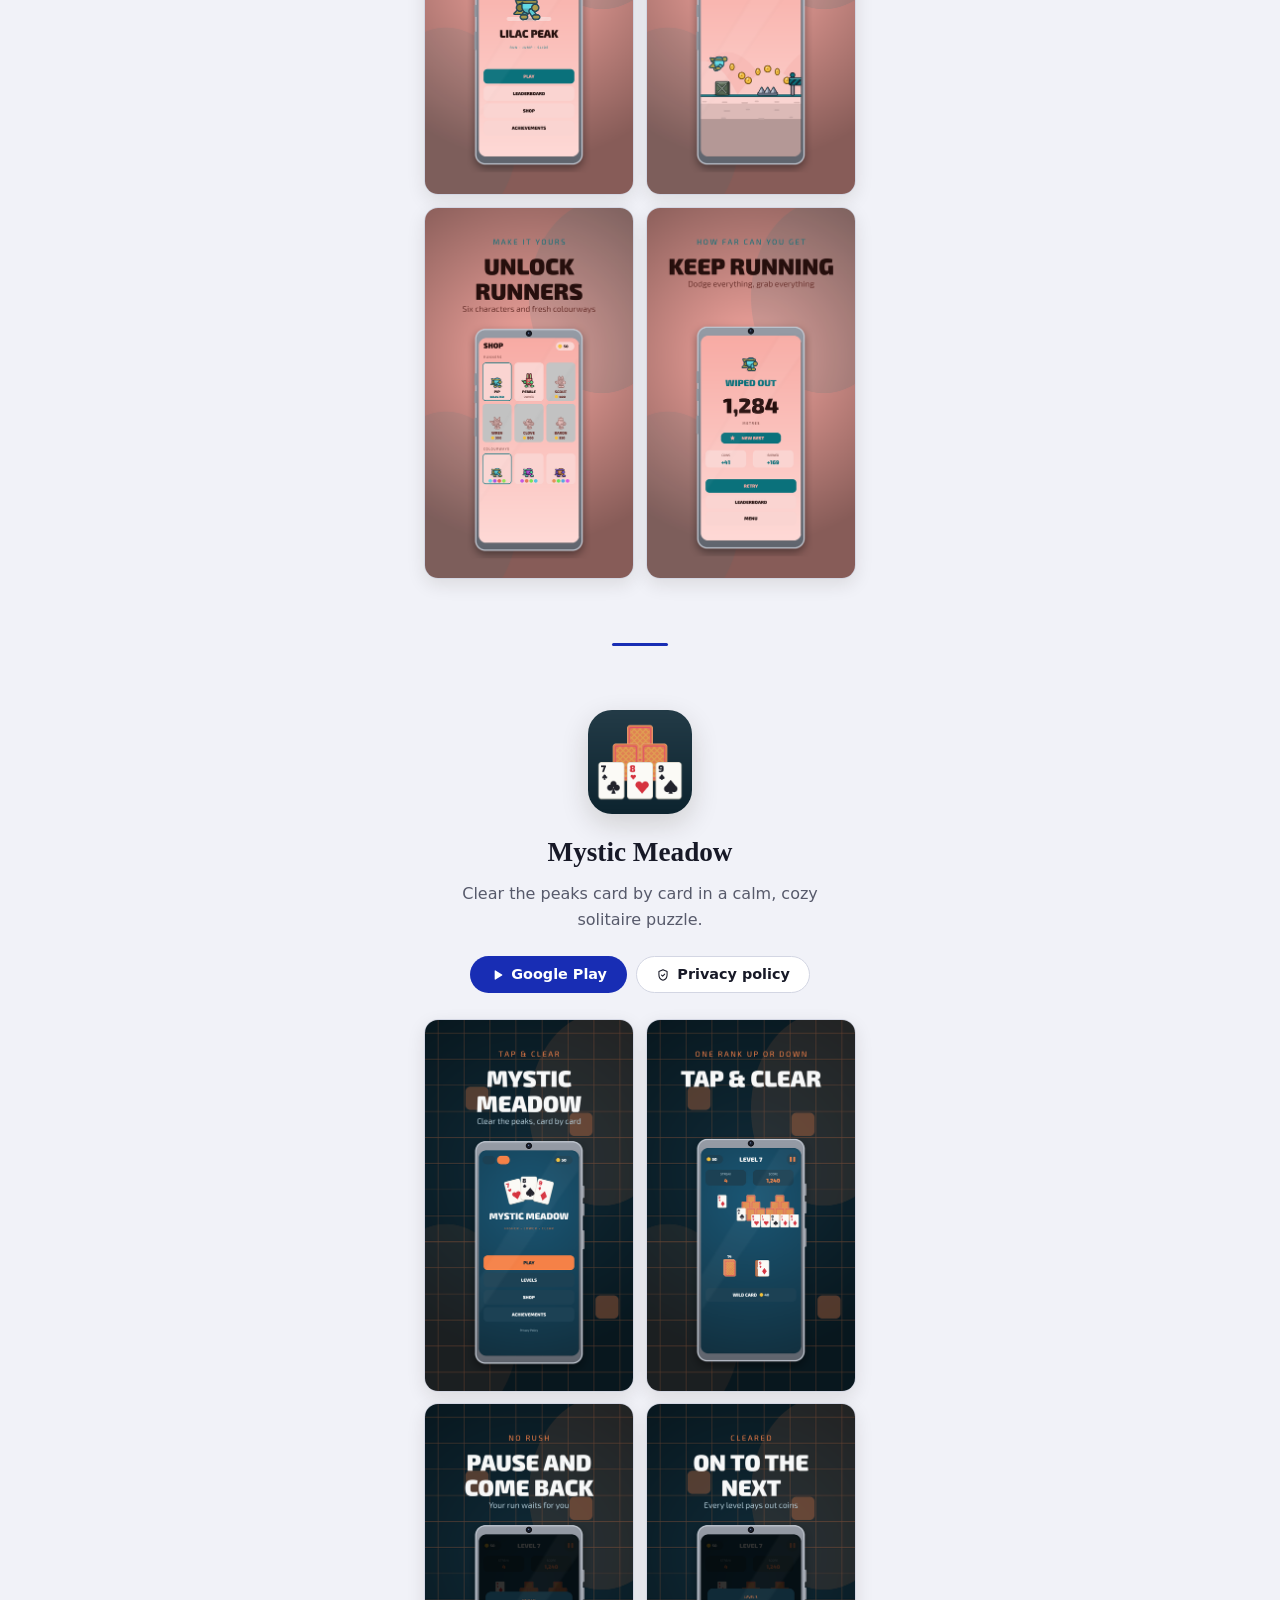
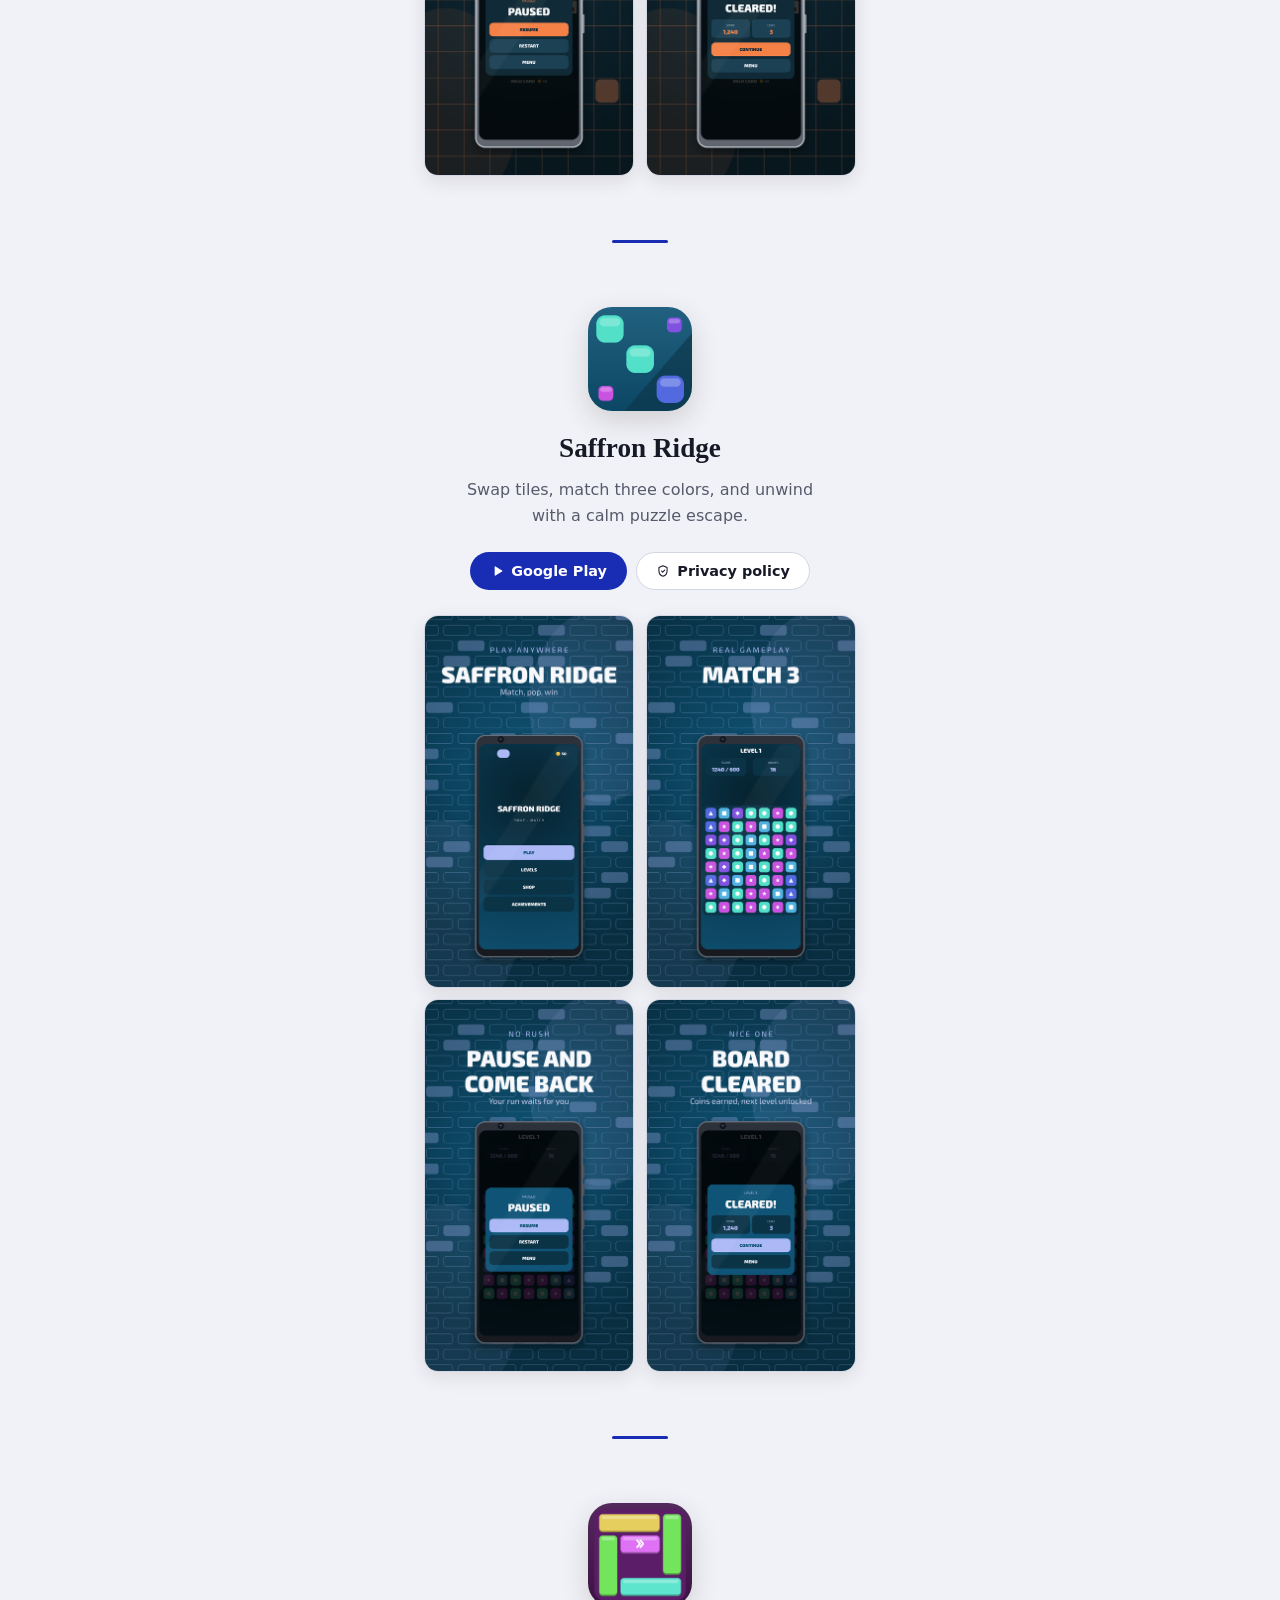
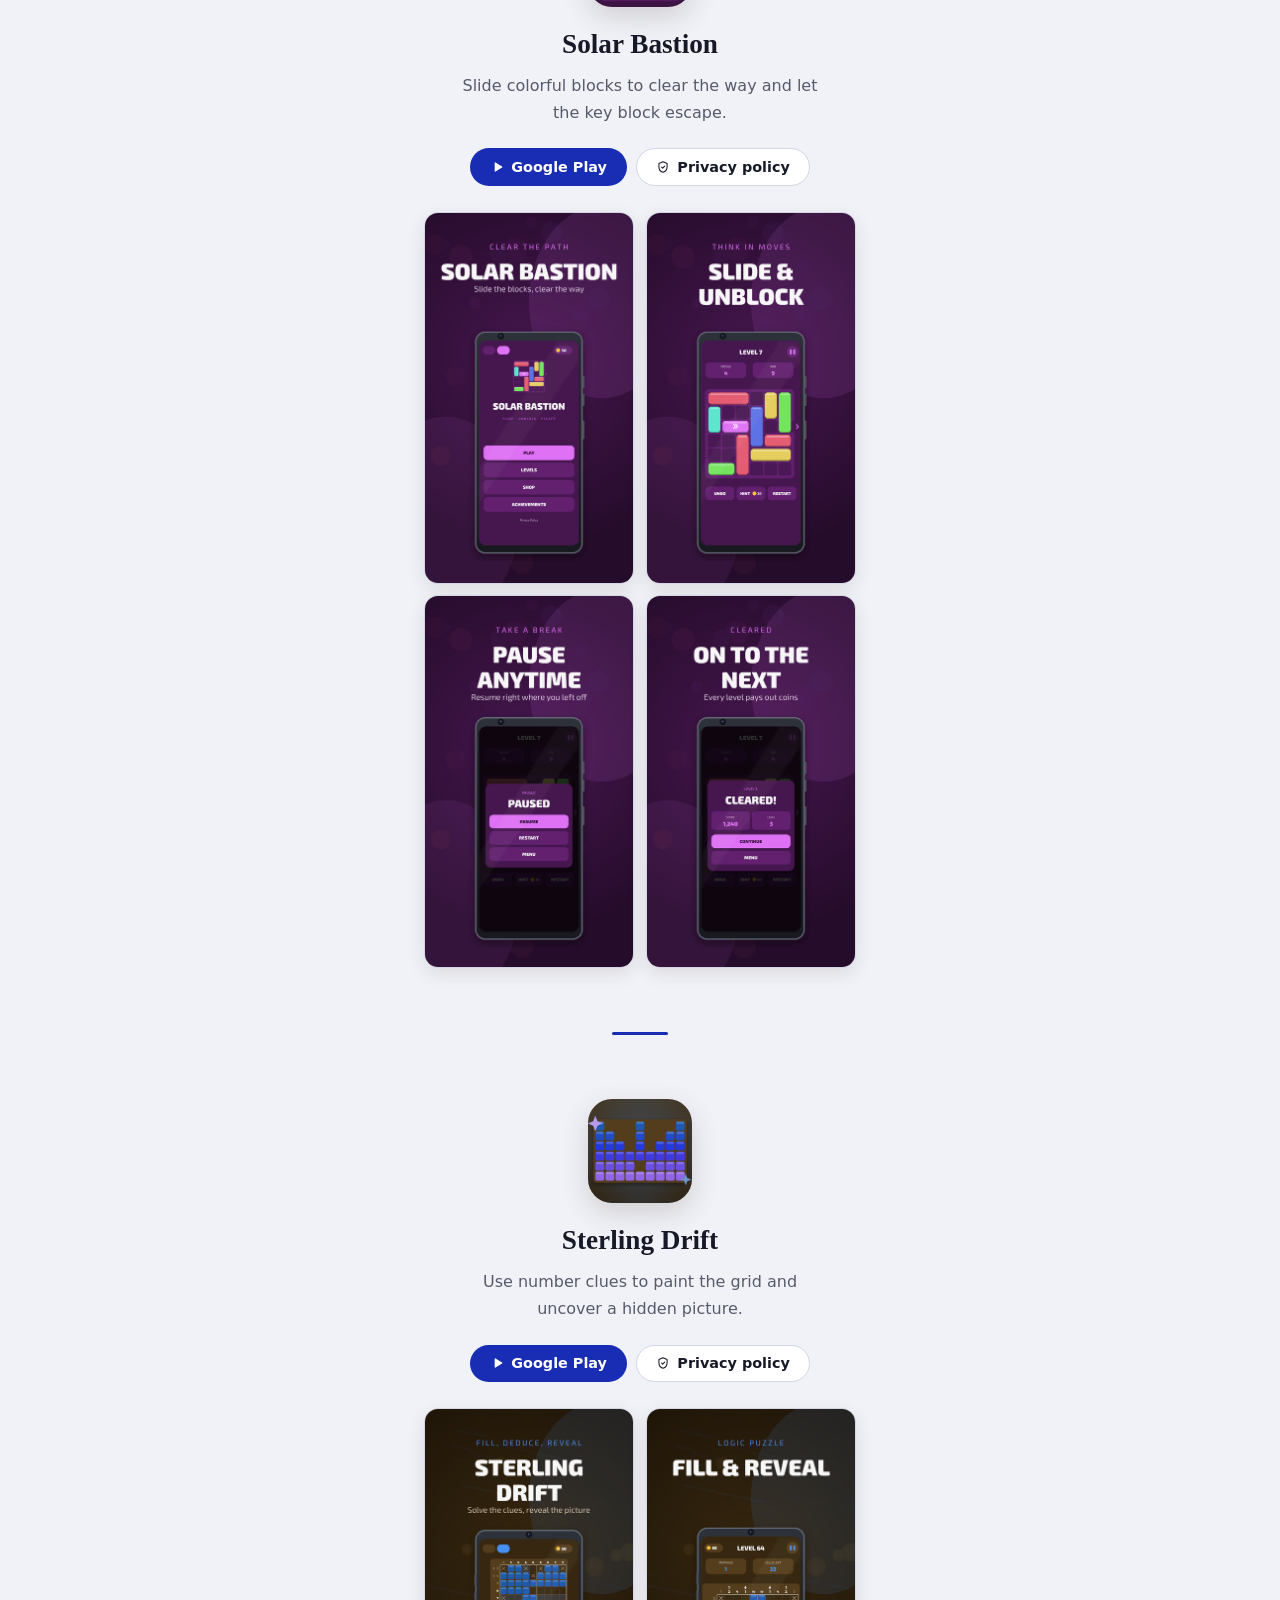
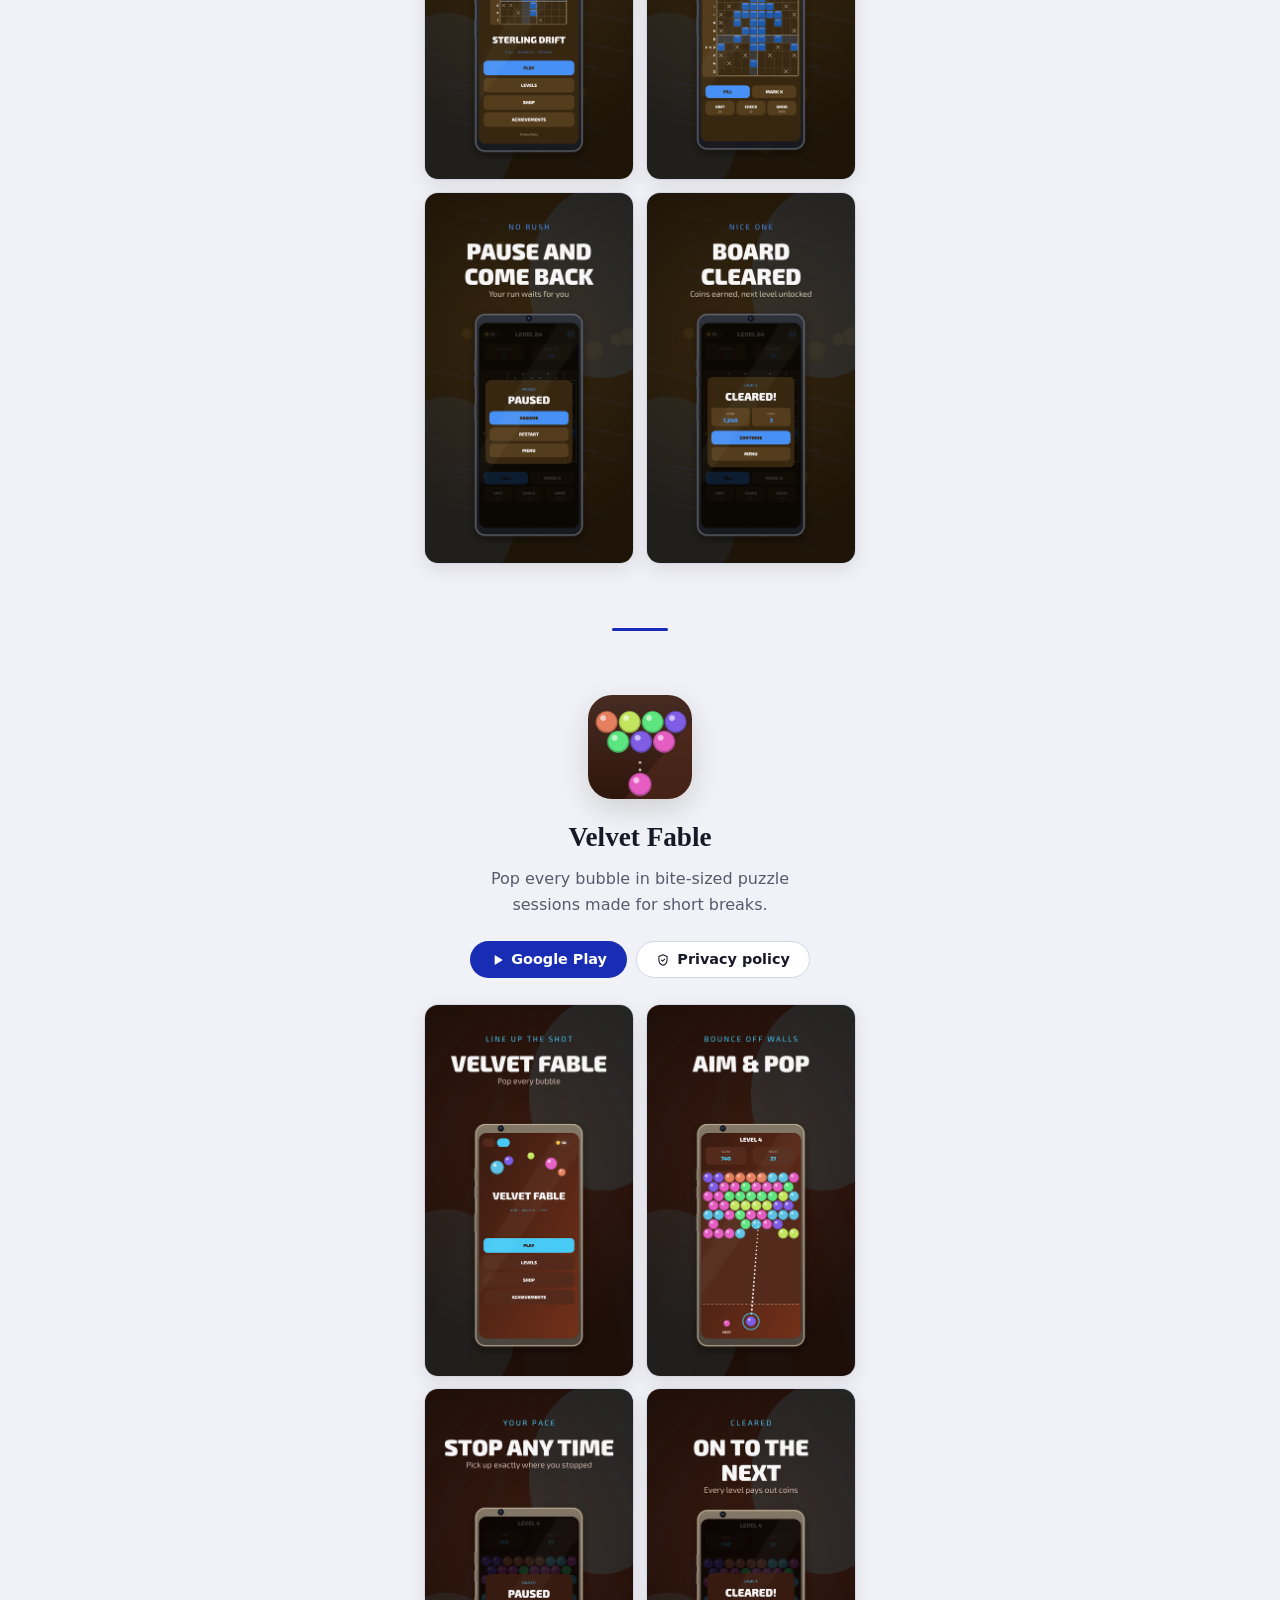
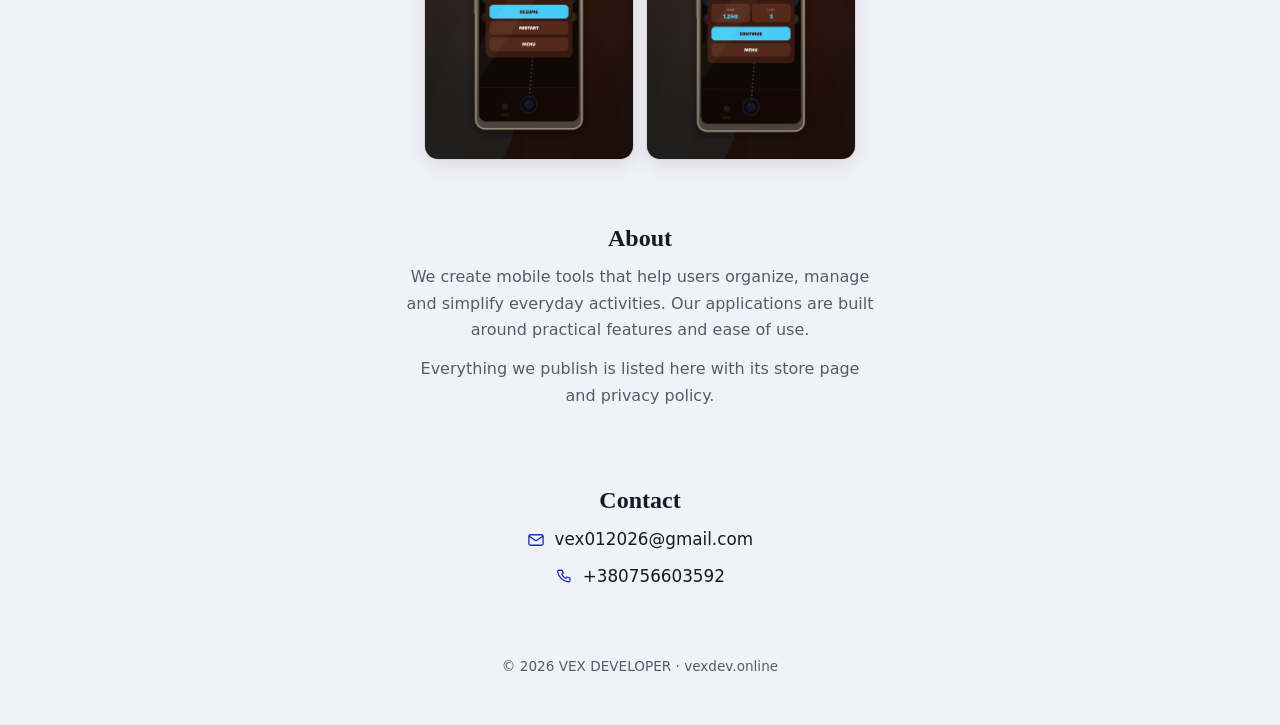
==== commit 7c00f704: "site: vexdev.online" ====
--- a/index.html
+++ b/index.html
@@ -3,25 +3,26 @@
 <head>
 <meta charset="utf-8">
 <meta name="viewport" content="width=device-width,initial-scale=1">
-<title>VEX DEVELOPER — TurboWillow Games</title>
-<meta name="description" content="TurboWillow Games">
-<meta name="color-scheme" content="dark">
+<title>VEX DEVELOPER — Everyday mobile tools</title>
+<meta name="description" content="Everyday mobile tools">
+<meta name="color-scheme" content="light">
 <meta property="og:type" content="website">
 <meta property="og:site_name" content="VEX DEVELOPER">
-<meta property="og:title" content="VEX DEVELOPER — TurboWillow Games">
-<meta property="og:description" content="TurboWillow Games">
+<meta property="og:title" content="VEX DEVELOPER — Everyday mobile tools">
+<meta property="og:description" content="Everyday mobile tools">
 <link rel="icon" href="/favicon.svg" type="image/svg+xml">
-<link rel="stylesheet" href="/fonts/spacegrotesk.css">
+<link rel="stylesheet" href="/fonts/lora.css">
+<link rel="stylesheet" href="/fonts/dmsans.css">
 <style>
 :root {
-  --bg: hsl(78 0% 7%);
-  --card: hsl(78 0% 11%);
-  --card2: hsl(78 0% 15%);
-  --ink: hsl(78 0% 95%);
-  --muted: hsl(78 0% 63%);
-  --line: hsl(78 0% 19%);
-  --accent: hsl(78 60% 62%);
-  --sans: "Space Grotesk", ui-sans-serif, system-ui, -apple-system, "Segoe UI", Roboto, sans-serif;
+  --bg: hsl(232 34% 96%);
+  --paper: #fff;
+  --ink: hsl(232 26% 12%);
+  --muted: hsl(232 10% 38%);
+  --line: hsl(232 22% 86%);
+  --accent: hsl(232 76% 40%);
+  --serif: Lora, Georgia, "Times New Roman", serif;
+  --sans: "DM Sans", ui-sans-serif, system-ui, -apple-system, "Segoe UI", Roboto, sans-serif;
 }
 
 *, *::before, *::after { box-sizing: border-box; }
@@ -31,164 +32,125 @@
 a { color: inherit; }
 @media (prefers-reduced-motion: reduce) { * { scroll-behavior: auto !important; transition: none !important; } }
 
-body { background: var(--bg); color: var(--ink); font: 400 16px/1.55 var(--sans); }
-.wrap { max-width: 70rem; margin: 0 auto; padding: 0 clamp(1.1rem, 4vw, 2rem); }
-.top { display: flex; align-items: center; justify-content: space-between; gap: 1rem; padding-top: 1.4rem; padding-bottom: 1.4rem; }
-.brand { display: inline-flex; align-items: center; gap: .7rem; text-decoration: none; font-weight: 700; font-size: 1.1rem; letter-spacing: -.01em; }
-.mark { display: grid; place-items: center; width: 34px; height: 34px; border-radius: 10px; background: var(--accent); color: var(--bg); font-weight: 700; }
-.mail { display: inline-flex; align-items: center; gap: .5rem; padding: .5rem .9rem; border: 1px solid var(--line); border-radius: 10px; text-decoration: none; color: var(--muted); font-size: .9rem; }
-.mail svg { width: 16px; height: 16px; }
-.mail:hover { border-color: var(--accent); color: var(--accent); }
-.hero { padding: clamp(3rem, 8vw, 6rem) 0 clamp(2.5rem, 6vw, 4rem); }
-.hero h1 { margin: 0; max-width: 17ch; font-size: clamp(2.4rem, 7.5vw, 4.7rem); line-height: 1; letter-spacing: -.035em; font-weight: 700; text-wrap: balance; }
-.hero h1 b { color: var(--accent); font-weight: 700; }
-.hero p { margin: 1.4rem 0 0; max-width: 50ch; color: var(--muted); font-size: 1.1rem; }
-.head { display: flex; align-items: baseline; gap: .8rem; margin: 0 0 1.2rem; }
-.head h2 { margin: 0; font-size: 1.5rem; letter-spacing: -.02em; }
-.head span { color: var(--muted); font-size: .95rem; }
-.cards { display: grid; gap: 1.1rem; grid-template-columns: repeat(auto-fill, minmax(min(100%, 19rem), 1fr)); }
-.card { background: var(--card); border: 1px solid var(--line); border-radius: 20px; overflow: hidden; display: flex; flex-direction: column; }
-.cover { aspect-ratio: 16 / 10; background: linear-gradient(135deg, var(--accent), var(--card2)); overflow: hidden; }
-.cover img { width: 100%; height: 100%; object-fit: cover; object-position: 50% 12%; opacity: .92; }
-.card .body { padding: 0 1.2rem 1.3rem; display: flex; flex-direction: column; gap: .55rem; flex: 1; }
-.card .icon { width: 68px; height: 68px; border-radius: 16px; margin-top: -34px; border: 4px solid var(--card); background: var(--card2); position: relative; }
-.card h3 { margin: .2rem 0 0; font-size: 1.25rem; letter-spacing: -.015em; }
-.card .short { margin: 0; color: var(--muted); font-size: .95rem; flex: 1; }
-.actions { display: flex; gap: .5rem; flex-wrap: wrap; margin: .6rem 0 0; }
-.btn { display: inline-flex; align-items: center; gap: .45rem; padding: .55rem .9rem; border-radius: 10px; font-size: .85rem; font-weight: 600; line-height: 1; text-decoration: none; border: 1px solid transparent; transition: background-color .12s, border-color .12s, color .12s; }
+body { background: var(--bg); color: var(--ink); font: 400 16px/1.65 var(--sans); text-align: center; }
+.col { max-width: 40rem; margin: 0 auto; padding: clamp(2.5rem, 8vw, 5rem) clamp(1.25rem, 5vw, 2rem) 3rem; display: flex; flex-direction: column; align-items: center; gap: clamp(2.5rem, 7vw, 4rem); }
+.monogram { width: 64px; height: 64px; border-radius: 50%; background: var(--accent); color: #fff; display: grid; place-items: center; font: 600 1.8rem/1 var(--serif); }
+.masthead { display: flex; flex-direction: column; align-items: center; gap: 1rem; }
+.masthead h1 { margin: 0; font: 600 clamp(2rem, 6.5vw, 3rem)/1.1 var(--serif); letter-spacing: -.015em; }
+.masthead p { margin: 0; font: italic 400 1.2rem/1.5 var(--serif); color: var(--muted); max-width: 30ch; }
+.rule { width: 3.5rem; height: 3px; border-radius: 2px; background: var(--accent); border: 0; margin: 0; }
+.entry { display: flex; flex-direction: column; align-items: center; gap: .8rem; width: 100%; }
+.entry .icon { width: 104px; height: 104px; border-radius: 24px; box-shadow: 0 10px 28px rgba(40, 30, 10, .16); background: var(--paper); }
+.entry h2 { margin: .6rem 0 0; font: 600 1.7rem/1.15 var(--serif); }
+.entry .short { margin: 0; color: var(--muted); max-width: 36ch; }
+.pair { display: grid; grid-template-columns: 1fr 1fr; gap: .7rem; width: min(100%, 27rem); margin-top: .8rem; }
+.pair img { border-radius: 14px; border: 1px solid var(--line); box-shadow: 0 6px 18px rgba(40, 30, 10, .1); background: var(--paper); }
+.actions { display: flex; gap: .55rem; flex-wrap: wrap; justify-content: center; margin: .6rem 0 0; }
+.btn { display: inline-flex; align-items: center; gap: .45rem; padding: .66rem 1.2rem; border-radius: 999px; font-size: .9rem; font-weight: 600; line-height: 1; text-decoration: none; border: 1px solid transparent; transition: background-color .12s, border-color .12s, color .12s; }
 .btn svg { width: 14px; height: 14px; }
-.btn-play { background: var(--accent); color: var(--bg); }
-.btn-play:hover { filter: brightness(1.1); }
-.btn-ghost { border-color: var(--line); color: var(--muted); }
+.btn-play { background: var(--accent); color: #fff; }
+.btn-play:hover { filter: brightness(1.12); }
+.btn-ghost { border-color: var(--line); background: var(--paper); }
 .btn-ghost:hover { border-color: var(--accent); color: var(--accent); }
 .btn:focus-visible, a:focus-visible { outline: 2px solid var(--accent); outline-offset: 3px; }
-.none { color: var(--muted); }
-footer { margin-top: clamp(3rem, 8vw, 5rem); border-top: 1px solid var(--line); padding: 2.2rem 0 3rem; display: grid; gap: 2rem; color: var(--muted); font-size: .9rem; }
-footer h4 { margin: 0 0 .7rem; color: var(--ink); font-size: .95rem; }
-footer ul { list-style: none; margin: 0; padding: 0; display: grid; gap: .45rem; }
-footer a { text-decoration: none; }
-footer a:hover { color: var(--accent); }
-footer .lines a { display: inline-flex; align-items: center; gap: .55rem; }
-footer .lines svg { width: 16px; height: 16px; }
-@media (min-width: 720px) { footer { grid-template-columns: 1.2fr 1fr 1fr; } }
-@media (max-width: 520px) { .mail span { display: none; } }
+.text h2 { margin: 0 0 .7rem; font: 600 1.5rem/1.2 var(--serif); }
+.text p { margin: 0 auto .8rem; color: var(--muted); max-width: 46ch; }
+.links { display: flex; flex-direction: column; align-items: center; gap: .6rem; }
+.links a { display: inline-flex; align-items: center; gap: .6rem; text-decoration: none; font-size: 1.05rem; }
+.links a svg { width: 18px; height: 18px; color: var(--accent); }
+.links a:hover span { text-decoration: underline; text-underline-offset: .2em; }
+.none { color: var(--muted); margin: 0; }
+footer { color: var(--muted); font-size: .85rem; }
 
 </style>
 </head>
 <body>
-<header class="wrap top">
-  <a class="brand" href="/"><span class="mark">V</span>VEX DEVELOPER</a>
-  <a class="mail" href="mailto:vex012026@gmail.com"><svg viewBox="0 0 24 24" fill="none" stroke="currentColor" stroke-width="1.7" stroke-linecap="round" stroke-linejoin="round" aria-hidden="true"><rect x="2.5" y="5" width="19" height="14" rx="2"/><path d="m3 7 8.2 5.6a1.4 1.4 0 0 0 1.6 0L21 7"/></svg><span>vex012026@gmail.com</span></a>
-</header>
-<main class="wrap">
-  <section class="hero">
-    <h1>TurboWillow Games</h1>
-    <p>We build energetic runner games with quick reactions and changing obstacles. Each title focuses on responsive controls and satisfying improvements through practice.</p>
-  </section>
-  <section>
-    <div class="head"><h2>Games</h2><span>8 titles</span></div>
-    <div class="cards">
-      <article class="card">
-        <div class="cover"><img src="/shots/basalt-hollow_1.png" alt="Basalt Hollow screenshot 1" loading="lazy" decoding="async"></div>
-        <div class="body">
-          <img class="icon" src="/icons/basalt-hollow.png" alt="" width="68" height="68" loading="lazy">
-          <h3>Basalt Hollow</h3>
-          <p class="short">Clear the board by matching open tiles in a calm, colorful mahjong puzzle.</p>
-          <p class="actions"><a class="btn btn-play" href="https://play.google.com/store/apps/details?id=com.Byte98.BasaltHollow"><svg viewBox="0 0 24 24" fill="currentColor" aria-hidden="true"><path d="M8 5.14v13.72a1 1 0 0 0 1.5.86l11.14-6.86a1 1 0 0 0 0-1.72L9.5 4.28A1 1 0 0 0 8 5.14Z"/></svg>Google Play</a><a class="btn btn-ghost" href="/basalt-hollow/"><svg viewBox="0 0 24 24" fill="none" stroke="currentColor" stroke-width="1.8" stroke-linecap="round" stroke-linejoin="round" aria-hidden="true"><path d="M12 3l7 3v5.5c0 4.3-2.9 8.3-7 9.5-4.1-1.2-7-5.2-7-9.5V6l7-3Z"/><path d="M9.5 12.2l1.9 1.9 3.5-3.7"/></svg>Privacy policy</a></p>
-        </div>
-      </article>
-      <article class="card">
-        <div class="cover"><img src="/shots/echo-forge_1.png" alt="Echo Forge screenshot 1" loading="lazy" decoding="async"></div>
-        <div class="body">
-          <img class="icon" src="/icons/echo-forge.png" alt="" width="68" height="68" loading="lazy">
-          <h3>Echo Forge</h3>
-          <p class="short">Match three tiles in a calm, clay-toned puzzle with 100 levels to master.</p>
-          <p class="actions"><a class="btn btn-play" href="https://play.google.com/store/apps/details?id=com.Flux517.EchoForge"><svg viewBox="0 0 24 24" fill="currentColor" aria-hidden="true"><path d="M8 5.14v13.72a1 1 0 0 0 1.5.86l11.14-6.86a1 1 0 0 0 0-1.72L9.5 4.28A1 1 0 0 0 8 5.14Z"/></svg>Google Play</a><a class="btn btn-ghost" href="/echo-forge/"><svg viewBox="0 0 24 24" fill="none" stroke="currentColor" stroke-width="1.8" stroke-linecap="round" stroke-linejoin="round" aria-hidden="true"><path d="M12 3l7 3v5.5c0 4.3-2.9 8.3-7 9.5-4.1-1.2-7-5.2-7-9.5V6l7-3Z"/><path d="M9.5 12.2l1.9 1.9 3.5-3.7"/></svg>Privacy policy</a></p>
-        </div>
-      </article>
-      <article class="card">
-        <div class="cover"><img src="/shots/lilac-peak_1.png" alt="Lilac Peak screenshot 1" loading="lazy" decoding="async"></div>
-        <div class="body">
-          <img class="icon" src="/icons/lilac-peak.png" alt="" width="68" height="68" loading="lazy">
-          <h3>Lilac Peak</h3>
-          <p class="short">Run, jump and slide through sunny hills in quick sessions anytime.</p>
-          <p class="actions"><a class="btn btn-play" href="https://play.google.com/store/apps/details?id=com.Drift133.LilacPeak"><svg viewBox="0 0 24 24" fill="currentColor" aria-hidden="true"><path d="M8 5.14v13.72a1 1 0 0 0 1.5.86l11.14-6.86a1 1 0 0 0 0-1.72L9.5 4.28A1 1 0 0 0 8 5.14Z"/></svg>Google Play</a><a class="btn btn-ghost" href="/lilac-peak/"><svg viewBox="0 0 24 24" fill="none" stroke="currentColor" stroke-width="1.8" stroke-linecap="round" stroke-linejoin="round" aria-hidden="true"><path d="M12 3l7 3v5.5c0 4.3-2.9 8.3-7 9.5-4.1-1.2-7-5.2-7-9.5V6l7-3Z"/><path d="M9.5 12.2l1.9 1.9 3.5-3.7"/></svg>Privacy policy</a></p>
-        </div>
-      </article>
-      <article class="card">
-        <div class="cover"><img src="/shots/mystic-meadow_1.png" alt="Mystic Meadow screenshot 1" loading="lazy" decoding="async"></div>
-        <div class="body">
-          <img class="icon" src="/icons/mystic-meadow.png" alt="" width="68" height="68" loading="lazy">
-          <h3>Mystic Meadow</h3>
-          <p class="short">Clear the peaks card by card in a calm, cozy solitaire puzzle.</p>
-          <p class="actions"><a class="btn btn-play" href="https://play.google.com/store/apps/details?id=com.Iron06.MysticMeadow"><svg viewBox="0 0 24 24" fill="currentColor" aria-hidden="true"><path d="M8 5.14v13.72a1 1 0 0 0 1.5.86l11.14-6.86a1 1 0 0 0 0-1.72L9.5 4.28A1 1 0 0 0 8 5.14Z"/></svg>Google Play</a><a class="btn btn-ghost" href="/mystic-meadow/"><svg viewBox="0 0 24 24" fill="none" stroke="currentColor" stroke-width="1.8" stroke-linecap="round" stroke-linejoin="round" aria-hidden="true"><path d="M12 3l7 3v5.5c0 4.3-2.9 8.3-7 9.5-4.1-1.2-7-5.2-7-9.5V6l7-3Z"/><path d="M9.5 12.2l1.9 1.9 3.5-3.7"/></svg>Privacy policy</a></p>
-        </div>
-      </article>
-      <article class="card">
-        <div class="cover"><img src="/shots/saffron-ridge_1.png" alt="Saffron Ridge screenshot 1" loading="lazy" decoding="async"></div>
-        <div class="body">
-          <img class="icon" src="/icons/saffron-ridge.png" alt="" width="68" height="68" loading="lazy">
-          <h3>Saffron Ridge</h3>
-          <p class="short">Swap tiles, match three colors, and unwind with a calm puzzle escape.</p>
-          <p class="actions"><a class="btn btn-play" href="https://play.google.com/store/apps/details?id=com.Lunar896.SaffronRidge"><svg viewBox="0 0 24 24" fill="currentColor" aria-hidden="true"><path d="M8 5.14v13.72a1 1 0 0 0 1.5.86l11.14-6.86a1 1 0 0 0 0-1.72L9.5 4.28A1 1 0 0 0 8 5.14Z"/></svg>Google Play</a><a class="btn btn-ghost" href="/saffron-ridge/"><svg viewBox="0 0 24 24" fill="none" stroke="currentColor" stroke-width="1.8" stroke-linecap="round" stroke-linejoin="round" aria-hidden="true"><path d="M12 3l7 3v5.5c0 4.3-2.9 8.3-7 9.5-4.1-1.2-7-5.2-7-9.5V6l7-3Z"/><path d="M9.5 12.2l1.9 1.9 3.5-3.7"/></svg>Privacy policy</a></p>
-        </div>
-      </article>
-      <article class="card">
-        <div class="cover"><img src="/shots/solar-bastion_1.png" alt="Solar Bastion screenshot 1" loading="lazy" decoding="async"></div>
-        <div class="body">
-          <img class="icon" src="/icons/solar-bastion.png" alt="" width="68" height="68" loading="lazy">
-          <h3>Solar Bastion</h3>
-          <p class="short">Slide colorful blocks to clear the way and let the key block escape.</p>
-          <p class="actions"><a class="btn btn-play" href="https://play.google.com/store/apps/details?id=com.Prism438.SolarBastion"><svg viewBox="0 0 24 24" fill="currentColor" aria-hidden="true"><path d="M8 5.14v13.72a1 1 0 0 0 1.5.86l11.14-6.86a1 1 0 0 0 0-1.72L9.5 4.28A1 1 0 0 0 8 5.14Z"/></svg>Google Play</a><a class="btn btn-ghost" href="/solar-bastion/"><svg viewBox="0 0 24 24" fill="none" stroke="currentColor" stroke-width="1.8" stroke-linecap="round" stroke-linejoin="round" aria-hidden="true"><path d="M12 3l7 3v5.5c0 4.3-2.9 8.3-7 9.5-4.1-1.2-7-5.2-7-9.5V6l7-3Z"/><path d="M9.5 12.2l1.9 1.9 3.5-3.7"/></svg>Privacy policy</a></p>
-        </div>
-      </article>
-      <article class="card">
-        <div class="cover"><img src="/shots/sterling-drift_1.png" alt="Sterling Drift screenshot 1" loading="lazy" decoding="async"></div>
-        <div class="body">
-          <img class="icon" src="/icons/sterling-drift.png" alt="" width="68" height="68" loading="lazy">
-          <h3>Sterling Drift</h3>
-          <p class="short">Use number clues to paint the grid and uncover a hidden picture.</p>
-          <p class="actions"><a class="btn btn-play" href="https://play.google.com/store/apps/details?id=com.Zephyr455.SterlingDrift"><svg viewBox="0 0 24 24" fill="currentColor" aria-hidden="true"><path d="M8 5.14v13.72a1 1 0 0 0 1.5.86l11.14-6.86a1 1 0 0 0 0-1.72L9.5 4.28A1 1 0 0 0 8 5.14Z"/></svg>Google Play</a><a class="btn btn-ghost" href="/sterling-drift/"><svg viewBox="0 0 24 24" fill="none" stroke="currentColor" stroke-width="1.8" stroke-linecap="round" stroke-linejoin="round" aria-hidden="true"><path d="M12 3l7 3v5.5c0 4.3-2.9 8.3-7 9.5-4.1-1.2-7-5.2-7-9.5V6l7-3Z"/><path d="M9.5 12.2l1.9 1.9 3.5-3.7"/></svg>Privacy policy</a></p>
-        </div>
-      </article>
-      <article class="card">
-        <div class="cover"><img src="/shots/velvet-fable_1.png" alt="Velvet Fable screenshot 1" loading="lazy" decoding="async"></div>
-        <div class="body">
-          <img class="icon" src="/icons/velvet-fable.png" alt="" width="68" height="68" loading="lazy">
-          <h3>Velvet Fable</h3>
-          <p class="short">Pop every bubble in bite-sized puzzle sessions made for short breaks.</p>
-          <p class="actions"><a class="btn btn-play" href="https://play.google.com/store/apps/details?id=com.Comet348.VelvetFable"><svg viewBox="0 0 24 24" fill="currentColor" aria-hidden="true"><path d="M8 5.14v13.72a1 1 0 0 0 1.5.86l11.14-6.86a1 1 0 0 0 0-1.72L9.5 4.28A1 1 0 0 0 8 5.14Z"/></svg>Google Play</a><a class="btn btn-ghost" href="/velvet-fable/"><svg viewBox="0 0 24 24" fill="none" stroke="currentColor" stroke-width="1.8" stroke-linecap="round" stroke-linejoin="round" aria-hidden="true"><path d="M12 3l7 3v5.5c0 4.3-2.9 8.3-7 9.5-4.1-1.2-7-5.2-7-9.5V6l7-3Z"/><path d="M9.5 12.2l1.9 1.9 3.5-3.7"/></svg>Privacy policy</a></p>
-        </div>
-      </article>
-    </div>
-  </section>
-</main>
-<footer class="wrap">
-  <div>
-    <h4>VEX DEVELOPER</h4>
-    <p style="margin:0">We care about readable layouts, smooth controls and games that behave the same on a small phone and a large tablet.</p>
-  </div>
-  <div class="lines">
-    <h4>Contact</h4>
-    <ul>
-          <li><a href="mailto:vex012026@gmail.com"><svg viewBox="0 0 24 24" fill="none" stroke="currentColor" stroke-width="1.7" stroke-linecap="round" stroke-linejoin="round" aria-hidden="true"><rect x="2.5" y="5" width="19" height="14" rx="2"/><path d="m3 7 8.2 5.6a1.4 1.4 0 0 0 1.6 0L21 7"/></svg><span>vex012026@gmail.com</span></a></li>
-          <li><a href="tel:+380756603592"><svg viewBox="0 0 24 24" fill="none" stroke="currentColor" stroke-width="1.7" stroke-linecap="round" stroke-linejoin="round" aria-hidden="true"><path d="M6.5 3h3l1.5 4-2 1.4a12 12 0 0 0 5.6 5.6L16 12l4 1.5v3a2 2 0 0 1-2.2 2A16.5 16.5 0 0 1 3.5 5.2 2 2 0 0 1 5.5 3Z"/></svg><span>+380756603592</span></a></li>
-    </ul>
-  </div>
-  <div>
-    <h4>Policies</h4>
-    <ul>
-        <li><a href="/basalt-hollow/">Basalt Hollow — privacy policy</a></li>
-        <li><a href="/echo-forge/">Echo Forge — privacy policy</a></li>
-        <li><a href="/lilac-peak/">Lilac Peak — privacy policy</a></li>
-        <li><a href="/mystic-meadow/">Mystic Meadow — privacy policy</a></li>
-        <li><a href="/saffron-ridge/">Saffron Ridge — privacy policy</a></li>
-        <li><a href="/solar-bastion/">Solar Bastion — privacy policy</a></li>
-        <li><a href="/sterling-drift/">Sterling Drift — privacy policy</a></li>
-        <li><a href="/velvet-fable/">Velvet Fable — privacy policy</a></li>
-    </ul>
-    <p style="margin:1.2rem 0 0">&copy; 2026 VEX DEVELOPER</p>
-  </div>
-</footer>
+<div class="col">
+  <header class="masthead">
+    <div class="monogram" aria-hidden="true">V</div>
+    <h1>VEX DEVELOPER</h1>
+    <p>Everyday mobile tools</p>
+  </header>
+  <main style="display:contents">
+    <section style="display:contents">
+    <article class="entry">
+      <img class="icon" src="/icons/basalt-hollow.png" alt="" width="104" height="104" loading="lazy">
+      <h2>Basalt Hollow</h2>
+      <p class="short">Clear the board by matching open tiles in a calm, colorful mahjong puzzle.</p>
+      <p class="actions"><a class="btn btn-play" href="https://play.google.com/store/apps/details?id=com.Byte98.BasaltHollow"><svg viewBox="0 0 24 24" fill="currentColor" aria-hidden="true"><path d="M8 5.14v13.72a1 1 0 0 0 1.5.86l11.14-6.86a1 1 0 0 0 0-1.72L9.5 4.28A1 1 0 0 0 8 5.14Z"/></svg>Google Play</a><a class="btn btn-ghost" href="/basalt-hollow/"><svg viewBox="0 0 24 24" fill="none" stroke="currentColor" stroke-width="1.8" stroke-linecap="round" stroke-linejoin="round" aria-hidden="true"><path d="M12 3l7 3v5.5c0 4.3-2.9 8.3-7 9.5-4.1-1.2-7-5.2-7-9.5V6l7-3Z"/><path d="M9.5 12.2l1.9 1.9 3.5-3.7"/></svg>Privacy policy</a></p>
+      <div class="pair"><img src="/shots/basalt-hollow_1.png" alt="Basalt Hollow screenshot 1" loading="lazy" decoding="async"><img src="/shots/basalt-hollow_2.png" alt="Basalt Hollow screenshot 2" loading="lazy" decoding="async"><img src="/shots/basalt-hollow_3.png" alt="Basalt Hollow screenshot 3" loading="lazy" decoding="async"><img src="/shots/basalt-hollow_4.png" alt="Basalt Hollow screenshot 4" loading="lazy" decoding="async"></div>
+    </article>
+    <hr class="rule">
+    <article class="entry">
+      <img class="icon" src="/icons/echo-forge.png" alt="" width="104" height="104" loading="lazy">
+      <h2>Echo Forge</h2>
+      <p class="short">Match three tiles in a calm, clay-toned puzzle with 100 levels to master.</p>
+      <p class="actions"><a class="btn btn-play" href="https://play.google.com/store/apps/details?id=com.Flux517.EchoForge"><svg viewBox="0 0 24 24" fill="currentColor" aria-hidden="true"><path d="M8 5.14v13.72a1 1 0 0 0 1.5.86l11.14-6.86a1 1 0 0 0 0-1.72L9.5 4.28A1 1 0 0 0 8 5.14Z"/></svg>Google Play</a><a class="btn btn-ghost" href="/echo-forge/"><svg viewBox="0 0 24 24" fill="none" stroke="currentColor" stroke-width="1.8" stroke-linecap="round" stroke-linejoin="round" aria-hidden="true"><path d="M12 3l7 3v5.5c0 4.3-2.9 8.3-7 9.5-4.1-1.2-7-5.2-7-9.5V6l7-3Z"/><path d="M9.5 12.2l1.9 1.9 3.5-3.7"/></svg>Privacy policy</a></p>
+      <div class="pair"><img src="/shots/echo-forge_1.png" alt="Echo Forge screenshot 1" loading="lazy" decoding="async"><img src="/shots/echo-forge_2.png" alt="Echo Forge screenshot 2" loading="lazy" decoding="async"><img src="/shots/echo-forge_3.png" alt="Echo Forge screenshot 3" loading="lazy" decoding="async"><img src="/shots/echo-forge_4.png" alt="Echo Forge screenshot 4" loading="lazy" decoding="async"></div>
+    </article>
+    <hr class="rule">
+    <article class="entry">
+      <img class="icon" src="/icons/lilac-peak.png" alt="" width="104" height="104" loading="lazy">
+      <h2>Lilac Peak</h2>
+      <p class="short">Run, jump and slide through sunny hills in quick sessions anytime.</p>
+      <p class="actions"><a class="btn btn-play" href="https://play.google.com/store/apps/details?id=com.Drift133.LilacPeak"><svg viewBox="0 0 24 24" fill="currentColor" aria-hidden="true"><path d="M8 5.14v13.72a1 1 0 0 0 1.5.86l11.14-6.86a1 1 0 0 0 0-1.72L9.5 4.28A1 1 0 0 0 8 5.14Z"/></svg>Google Play</a><a class="btn btn-ghost" href="/lilac-peak/"><svg viewBox="0 0 24 24" fill="none" stroke="currentColor" stroke-width="1.8" stroke-linecap="round" stroke-linejoin="round" aria-hidden="true"><path d="M12 3l7 3v5.5c0 4.3-2.9 8.3-7 9.5-4.1-1.2-7-5.2-7-9.5V6l7-3Z"/><path d="M9.5 12.2l1.9 1.9 3.5-3.7"/></svg>Privacy policy</a></p>
+      <div class="pair"><img src="/shots/lilac-peak_1.png" alt="Lilac Peak screenshot 1" loading="lazy" decoding="async"><img src="/shots/lilac-peak_2.png" alt="Lilac Peak screenshot 2" loading="lazy" decoding="async"><img src="/shots/lilac-peak_3.png" alt="Lilac Peak screenshot 3" loading="lazy" decoding="async"><img src="/shots/lilac-peak_4.png" alt="Lilac Peak screenshot 4" loading="lazy" decoding="async"></div>
+    </article>
+    <hr class="rule">
+    <article class="entry">
+      <img class="icon" src="/icons/mystic-meadow.png" alt="" width="104" height="104" loading="lazy">
+      <h2>Mystic Meadow</h2>
+      <p class="short">Clear the peaks card by card in a calm, cozy solitaire puzzle.</p>
+      <p class="actions"><a class="btn btn-play" href="https://play.google.com/store/apps/details?id=com.Iron06.MysticMeadow"><svg viewBox="0 0 24 24" fill="currentColor" aria-hidden="true"><path d="M8 5.14v13.72a1 1 0 0 0 1.5.86l11.14-6.86a1 1 0 0 0 0-1.72L9.5 4.28A1 1 0 0 0 8 5.14Z"/></svg>Google Play</a><a class="btn btn-ghost" href="/mystic-meadow/"><svg viewBox="0 0 24 24" fill="none" stroke="currentColor" stroke-width="1.8" stroke-linecap="round" stroke-linejoin="round" aria-hidden="true"><path d="M12 3l7 3v5.5c0 4.3-2.9 8.3-7 9.5-4.1-1.2-7-5.2-7-9.5V6l7-3Z"/><path d="M9.5 12.2l1.9 1.9 3.5-3.7"/></svg>Privacy policy</a></p>
+      <div class="pair"><img src="/shots/mystic-meadow_1.png" alt="Mystic Meadow screenshot 1" loading="lazy" decoding="async"><img src="/shots/mystic-meadow_2.png" alt="Mystic Meadow screenshot 2" loading="lazy" decoding="async"><img src="/shots/mystic-meadow_3.png" alt="Mystic Meadow screenshot 3" loading="lazy" decoding="async"><img src="/shots/mystic-meadow_4.png" alt="Mystic Meadow screenshot 4" loading="lazy" decoding="async"></div>
+    </article>
+    <hr class="rule">
+    <article class="entry">
+      <img class="icon" src="/icons/saffron-ridge.png" alt="" width="104" height="104" loading="lazy">
+      <h2>Saffron Ridge</h2>
+      <p class="short">Swap tiles, match three colors, and unwind with a calm puzzle escape.</p>
+      <p class="actions"><a class="btn btn-play" href="https://play.google.com/store/apps/details?id=com.Lunar896.SaffronRidge"><svg viewBox="0 0 24 24" fill="currentColor" aria-hidden="true"><path d="M8 5.14v13.72a1 1 0 0 0 1.5.86l11.14-6.86a1 1 0 0 0 0-1.72L9.5 4.28A1 1 0 0 0 8 5.14Z"/></svg>Google Play</a><a class="btn btn-ghost" href="/saffron-ridge/"><svg viewBox="0 0 24 24" fill="none" stroke="currentColor" stroke-width="1.8" stroke-linecap="round" stroke-linejoin="round" aria-hidden="true"><path d="M12 3l7 3v5.5c0 4.3-2.9 8.3-7 9.5-4.1-1.2-7-5.2-7-9.5V6l7-3Z"/><path d="M9.5 12.2l1.9 1.9 3.5-3.7"/></svg>Privacy policy</a></p>
+      <div class="pair"><img src="/shots/saffron-ridge_1.png" alt="Saffron Ridge screenshot 1" loading="lazy" decoding="async"><img src="/shots/saffron-ridge_2.png" alt="Saffron Ridge screenshot 2" loading="lazy" decoding="async"><img src="/shots/saffron-ridge_3.png" alt="Saffron Ridge screenshot 3" loading="lazy" decoding="async"><img src="/shots/saffron-ridge_4.png" alt="Saffron Ridge screenshot 4" loading="lazy" decoding="async"></div>
+    </article>
+    <hr class="rule">
+    <article class="entry">
+      <img class="icon" src="/icons/solar-bastion.png" alt="" width="104" height="104" loading="lazy">
+      <h2>Solar Bastion</h2>
+      <p class="short">Slide colorful blocks to clear the way and let the key block escape.</p>
+      <p class="actions"><a class="btn btn-play" href="https://play.google.com/store/apps/details?id=com.Prism438.SolarBastion"><svg viewBox="0 0 24 24" fill="currentColor" aria-hidden="true"><path d="M8 5.14v13.72a1 1 0 0 0 1.5.86l11.14-6.86a1 1 0 0 0 0-1.72L9.5 4.28A1 1 0 0 0 8 5.14Z"/></svg>Google Play</a><a class="btn btn-ghost" href="/solar-bastion/"><svg viewBox="0 0 24 24" fill="none" stroke="currentColor" stroke-width="1.8" stroke-linecap="round" stroke-linejoin="round" aria-hidden="true"><path d="M12 3l7 3v5.5c0 4.3-2.9 8.3-7 9.5-4.1-1.2-7-5.2-7-9.5V6l7-3Z"/><path d="M9.5 12.2l1.9 1.9 3.5-3.7"/></svg>Privacy policy</a></p>
+      <div class="pair"><img src="/shots/solar-bastion_1.png" alt="Solar Bastion screenshot 1" loading="lazy" decoding="async"><img src="/shots/solar-bastion_2.png" alt="Solar Bastion screenshot 2" loading="lazy" decoding="async"><img src="/shots/solar-bastion_3.png" alt="Solar Bastion screenshot 3" loading="lazy" decoding="async"><img src="/shots/solar-bastion_4.png" alt="Solar Bastion screenshot 4" loading="lazy" decoding="async"></div>
+    </article>
+    <hr class="rule">
+    <article class="entry">
+      <img class="icon" src="/icons/sterling-drift.png" alt="" width="104" height="104" loading="lazy">
+      <h2>Sterling Drift</h2>
+      <p class="short">Use number clues to paint the grid and uncover a hidden picture.</p>
+      <p class="actions"><a class="btn btn-play" href="https://play.google.com/store/apps/details?id=com.Zephyr455.SterlingDrift"><svg viewBox="0 0 24 24" fill="currentColor" aria-hidden="true"><path d="M8 5.14v13.72a1 1 0 0 0 1.5.86l11.14-6.86a1 1 0 0 0 0-1.72L9.5 4.28A1 1 0 0 0 8 5.14Z"/></svg>Google Play</a><a class="btn btn-ghost" href="/sterling-drift/"><svg viewBox="0 0 24 24" fill="none" stroke="currentColor" stroke-width="1.8" stroke-linecap="round" stroke-linejoin="round" aria-hidden="true"><path d="M12 3l7 3v5.5c0 4.3-2.9 8.3-7 9.5-4.1-1.2-7-5.2-7-9.5V6l7-3Z"/><path d="M9.5 12.2l1.9 1.9 3.5-3.7"/></svg>Privacy policy</a></p>
+      <div class="pair"><img src="/shots/sterling-drift_1.png" alt="Sterling Drift screenshot 1" loading="lazy" decoding="async"><img src="/shots/sterling-drift_2.png" alt="Sterling Drift screenshot 2" loading="lazy" decoding="async"><img src="/shots/sterling-drift_3.png" alt="Sterling Drift screenshot 3" loading="lazy" decoding="async"><img src="/shots/sterling-drift_4.png" alt="Sterling Drift screenshot 4" loading="lazy" decoding="async"></div>
+    </article>
+    <hr class="rule">
+    <article class="entry">
+      <img class="icon" src="/icons/velvet-fable.png" alt="" width="104" height="104" loading="lazy">
+      <h2>Velvet Fable</h2>
+      <p class="short">Pop every bubble in bite-sized puzzle sessions made for short breaks.</p>
+      <p class="actions"><a class="btn btn-play" href="https://play.google.com/store/apps/details?id=com.Comet348.VelvetFable"><svg viewBox="0 0 24 24" fill="currentColor" aria-hidden="true"><path d="M8 5.14v13.72a1 1 0 0 0 1.5.86l11.14-6.86a1 1 0 0 0 0-1.72L9.5 4.28A1 1 0 0 0 8 5.14Z"/></svg>Google Play</a><a class="btn btn-ghost" href="/velvet-fable/"><svg viewBox="0 0 24 24" fill="none" stroke="currentColor" stroke-width="1.8" stroke-linecap="round" stroke-linejoin="round" aria-hidden="true"><path d="M12 3l7 3v5.5c0 4.3-2.9 8.3-7 9.5-4.1-1.2-7-5.2-7-9.5V6l7-3Z"/><path d="M9.5 12.2l1.9 1.9 3.5-3.7"/></svg>Privacy policy</a></p>
+      <div class="pair"><img src="/shots/velvet-fable_1.png" alt="Velvet Fable screenshot 1" loading="lazy" decoding="async"><img src="/shots/velvet-fable_2.png" alt="Velvet Fable screenshot 2" loading="lazy" decoding="async"><img src="/shots/velvet-fable_3.png" alt="Velvet Fable screenshot 3" loading="lazy" decoding="async"><img src="/shots/velvet-fable_4.png" alt="Velvet Fable screenshot 4" loading="lazy" decoding="async"></div>
+    </article>
+    </section>
+    <section class="text">
+      <h2>About</h2>
+      <p>We create mobile tools that help users organize, manage and simplify everyday activities. Our applications are built around practical features and ease of use.</p>
+      <p>Everything we publish is listed here with its store page and privacy policy.</p>
+    </section>
+    <section class="text">
+      <h2>Contact</h2>
+      <div class="links">
+      <a href="mailto:vex012026@gmail.com"><svg viewBox="0 0 24 24" fill="none" stroke="currentColor" stroke-width="1.7" stroke-linecap="round" stroke-linejoin="round" aria-hidden="true"><rect x="2.5" y="5" width="19" height="14" rx="2"/><path d="m3 7 8.2 5.6a1.4 1.4 0 0 0 1.6 0L21 7"/></svg><span>vex012026@gmail.com</span></a>
+      <a href="tel:+380756603592"><svg viewBox="0 0 24 24" fill="none" stroke="currentColor" stroke-width="1.7" stroke-linecap="round" stroke-linejoin="round" aria-hidden="true"><path d="M6.5 3h3l1.5 4-2 1.4a12 12 0 0 0 5.6 5.6L16 12l4 1.5v3a2 2 0 0 1-2.2 2A16.5 16.5 0 0 1 3.5 5.2 2 2 0 0 1 5.5 3Z"/></svg><span>+380756603592</span></a>
+      </div>
+    </section>
+  </main>
+  <footer>&copy; 2026 VEX DEVELOPER &middot; vexdev.online</footer>
+</div>
 </body>
 </html>
--- a/fonts/lora.css
+++ b/fonts/lora.css
@@ -0,0 +1,20 @@
+/* Lora, SIL Open Font License 1.1 — self-hosted so the page makes no
+   third-party request. Regenerate with domains/assets/get_blueprint_fonts.py */
+/* latin-ext */
+@font-face {
+  font-family: 'Lora';
+  font-style: normal;
+  font-weight: 400 700;
+  font-display: swap;
+  src: url(/fonts/lora-latin-ext.woff2) format('woff2');
+  unicode-range: U+0100-02BA, U+02BD-02C5, U+02C7-02CC, U+02CE-02D7, U+02DD-02FF, U+0304, U+0308, U+0329, U+1D00-1DBF, U+1E00-1E9F, U+1EF2-1EFF, U+2020, U+20A0-20AB, U+20AD-20C0, U+2113, U+2C60-2C7F, U+A720-A7FF;
+}
+/* latin */
+@font-face {
+  font-family: 'Lora';
+  font-style: normal;
+  font-weight: 400 700;
+  font-display: swap;
+  src: url(/fonts/lora-latin.woff2) format('woff2');
+  unicode-range: U+0000-00FF, U+0131, U+0152-0153, U+02BB-02BC, U+02C6, U+02DA, U+02DC, U+0304, U+0308, U+0329, U+2000-206F, U+20AC, U+2122, U+2191, U+2193, U+2212, U+2215, U+FEFF, U+FFFD;
+}
--- a/fonts/dmsans.css
+++ b/fonts/dmsans.css
@@ -0,0 +1,20 @@
+/* DM Sans, SIL Open Font License 1.1 — self-hosted so the page makes no
+   third-party request. Regenerate with domains/assets/get_blueprint_fonts.py */
+/* latin-ext */
+@font-face {
+  font-family: 'DM Sans';
+  font-style: normal;
+  font-weight: 400 700;
+  font-display: swap;
+  src: url(/fonts/dmsans-latin-ext.woff2) format('woff2');
+  unicode-range: U+0100-02BA, U+02BD-02C5, U+02C7-02CC, U+02CE-02D7, U+02DD-02FF, U+0304, U+0308, U+0329, U+1D00-1DBF, U+1E00-1E9F, U+1EF2-1EFF, U+2020, U+20A0-20AB, U+20AD-20C0, U+2113, U+2C60-2C7F, U+A720-A7FF;
+}
+/* latin */
+@font-face {
+  font-family: 'DM Sans';
+  font-style: normal;
+  font-weight: 400 700;
+  font-display: swap;
+  src: url(/fonts/dmsans-latin.woff2) format('woff2');
+  unicode-range: U+0000-00FF, U+0131, U+0152-0153, U+02BB-02BC, U+02C6, U+02DA, U+02DC, U+0304, U+0308, U+0329, U+2000-206F, U+20AC, U+2122, U+2191, U+2193, U+2212, U+2215, U+FEFF, U+FFFD;
+}
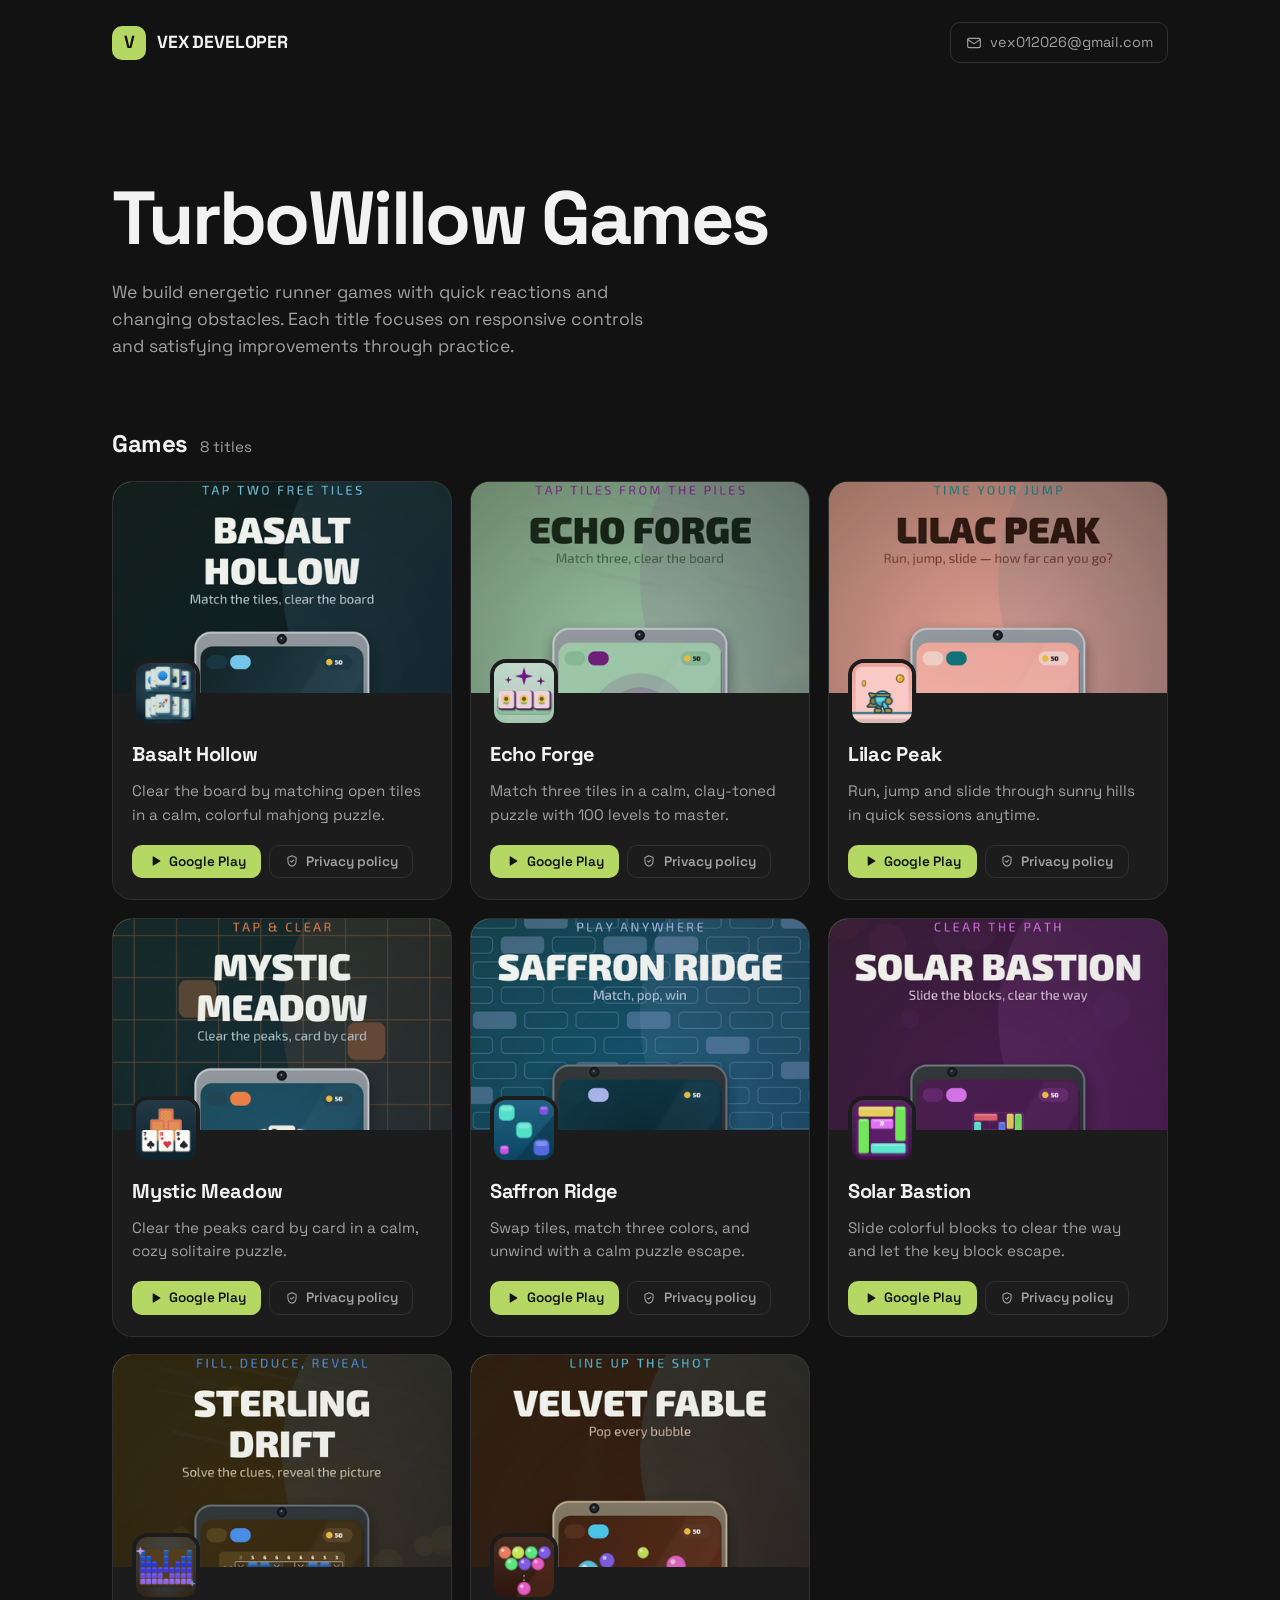
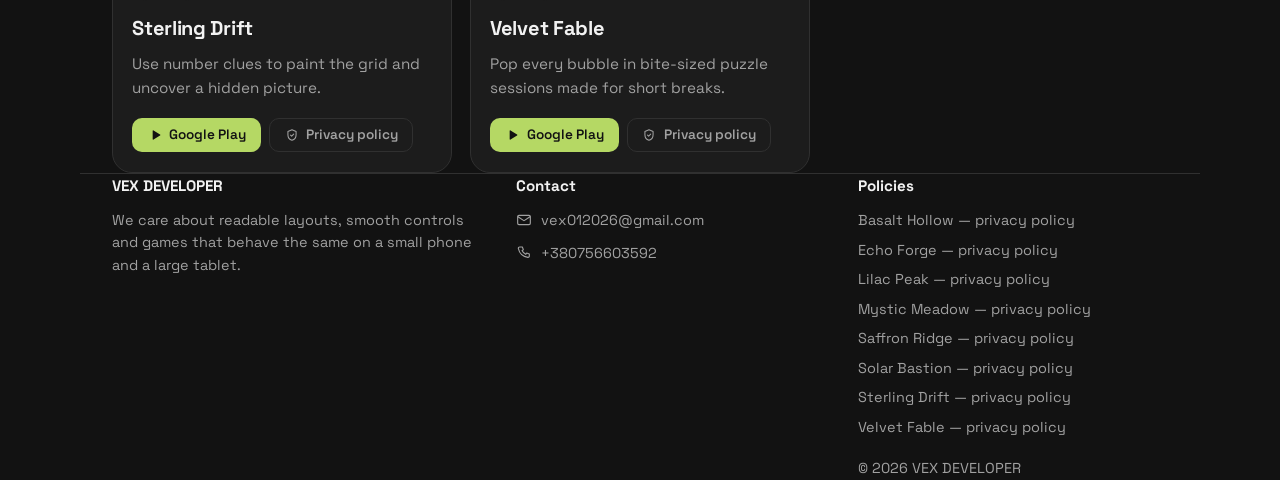
==== commit c54f7ba4: "site: vexdeveloper.cfd" ====
--- a/index.html
+++ b/index.html
@@ -3,26 +3,25 @@
 <head>
 <meta charset="utf-8">
 <meta name="viewport" content="width=device-width,initial-scale=1">
-<title>VEX DEVELOPER — Everyday mobile tools</title>
-<meta name="description" content="Everyday mobile tools">
-<meta name="color-scheme" content="light">
+<title>VEX DEVELOPER — TurboWillow Games</title>
+<meta name="description" content="TurboWillow Games">
+<meta name="color-scheme" content="dark">
 <meta property="og:type" content="website">
 <meta property="og:site_name" content="VEX DEVELOPER">
-<meta property="og:title" content="VEX DEVELOPER — Everyday mobile tools">
-<meta property="og:description" content="Everyday mobile tools">
+<meta property="og:title" content="VEX DEVELOPER — TurboWillow Games">
+<meta property="og:description" content="TurboWillow Games">
 <link rel="icon" href="/favicon.svg" type="image/svg+xml">
-<link rel="stylesheet" href="/fonts/lora.css">
-<link rel="stylesheet" href="/fonts/dmsans.css">
+<link rel="stylesheet" href="/fonts/spacegrotesk.css">
 <style>
 :root {
-  --bg: hsl(232 34% 96%);
-  --paper: #fff;
-  --ink: hsl(232 26% 12%);
-  --muted: hsl(232 10% 38%);
-  --line: hsl(232 22% 86%);
-  --accent: hsl(232 76% 40%);
-  --serif: Lora, Georgia, "Times New Roman", serif;
-  --sans: "DM Sans", ui-sans-serif, system-ui, -apple-system, "Segoe UI", Roboto, sans-serif;
+  --bg: hsl(78 0% 7%);
+  --card: hsl(78 0% 11%);
+  --card2: hsl(78 0% 15%);
+  --ink: hsl(78 0% 95%);
+  --muted: hsl(78 0% 63%);
+  --line: hsl(78 0% 19%);
+  --accent: hsl(78 60% 62%);
+  --sans: "Space Grotesk", ui-sans-serif, system-ui, -apple-system, "Segoe UI", Roboto, sans-serif;
 }
 
 *, *::before, *::after { box-sizing: border-box; }
@@ -32,125 +31,164 @@
 a { color: inherit; }
 @media (prefers-reduced-motion: reduce) { * { scroll-behavior: auto !important; transition: none !important; } }
 
-body { background: var(--bg); color: var(--ink); font: 400 16px/1.65 var(--sans); text-align: center; }
-.col { max-width: 40rem; margin: 0 auto; padding: clamp(2.5rem, 8vw, 5rem) clamp(1.25rem, 5vw, 2rem) 3rem; display: flex; flex-direction: column; align-items: center; gap: clamp(2.5rem, 7vw, 4rem); }
-.monogram { width: 64px; height: 64px; border-radius: 50%; background: var(--accent); color: #fff; display: grid; place-items: center; font: 600 1.8rem/1 var(--serif); }
-.masthead { display: flex; flex-direction: column; align-items: center; gap: 1rem; }
-.masthead h1 { margin: 0; font: 600 clamp(2rem, 6.5vw, 3rem)/1.1 var(--serif); letter-spacing: -.015em; }
-.masthead p { margin: 0; font: italic 400 1.2rem/1.5 var(--serif); color: var(--muted); max-width: 30ch; }
-.rule { width: 3.5rem; height: 3px; border-radius: 2px; background: var(--accent); border: 0; margin: 0; }
-.entry { display: flex; flex-direction: column; align-items: center; gap: .8rem; width: 100%; }
-.entry .icon { width: 104px; height: 104px; border-radius: 24px; box-shadow: 0 10px 28px rgba(40, 30, 10, .16); background: var(--paper); }
-.entry h2 { margin: .6rem 0 0; font: 600 1.7rem/1.15 var(--serif); }
-.entry .short { margin: 0; color: var(--muted); max-width: 36ch; }
-.pair { display: grid; grid-template-columns: 1fr 1fr; gap: .7rem; width: min(100%, 27rem); margin-top: .8rem; }
-.pair img { border-radius: 14px; border: 1px solid var(--line); box-shadow: 0 6px 18px rgba(40, 30, 10, .1); background: var(--paper); }
-.actions { display: flex; gap: .55rem; flex-wrap: wrap; justify-content: center; margin: .6rem 0 0; }
-.btn { display: inline-flex; align-items: center; gap: .45rem; padding: .66rem 1.2rem; border-radius: 999px; font-size: .9rem; font-weight: 600; line-height: 1; text-decoration: none; border: 1px solid transparent; transition: background-color .12s, border-color .12s, color .12s; }
+body { background: var(--bg); color: var(--ink); font: 400 16px/1.55 var(--sans); }
+.wrap { max-width: 70rem; margin: 0 auto; padding: 0 clamp(1.1rem, 4vw, 2rem); }
+.top { display: flex; align-items: center; justify-content: space-between; gap: 1rem; padding-top: 1.4rem; padding-bottom: 1.4rem; }
+.brand { display: inline-flex; align-items: center; gap: .7rem; text-decoration: none; font-weight: 700; font-size: 1.1rem; letter-spacing: -.01em; }
+.mark { display: grid; place-items: center; width: 34px; height: 34px; border-radius: 10px; background: var(--accent); color: var(--bg); font-weight: 700; }
+.mail { display: inline-flex; align-items: center; gap: .5rem; padding: .5rem .9rem; border: 1px solid var(--line); border-radius: 10px; text-decoration: none; color: var(--muted); font-size: .9rem; }
+.mail svg { width: 16px; height: 16px; }
+.mail:hover { border-color: var(--accent); color: var(--accent); }
+.hero { padding: clamp(3rem, 8vw, 6rem) 0 clamp(2.5rem, 6vw, 4rem); }
+.hero h1 { margin: 0; max-width: 17ch; font-size: clamp(2.4rem, 7.5vw, 4.7rem); line-height: 1; letter-spacing: -.035em; font-weight: 700; text-wrap: balance; }
+.hero h1 b { color: var(--accent); font-weight: 700; }
+.hero p { margin: 1.4rem 0 0; max-width: 50ch; color: var(--muted); font-size: 1.1rem; }
+.head { display: flex; align-items: baseline; gap: .8rem; margin: 0 0 1.2rem; }
+.head h2 { margin: 0; font-size: 1.5rem; letter-spacing: -.02em; }
+.head span { color: var(--muted); font-size: .95rem; }
+.cards { display: grid; gap: 1.1rem; grid-template-columns: repeat(auto-fill, minmax(min(100%, 19rem), 1fr)); }
+.card { background: var(--card); border: 1px solid var(--line); border-radius: 20px; overflow: hidden; display: flex; flex-direction: column; }
+.cover { aspect-ratio: 16 / 10; background: linear-gradient(135deg, var(--accent), var(--card2)); overflow: hidden; }
+.cover img { width: 100%; height: 100%; object-fit: cover; object-position: 50% 12%; opacity: .92; }
+.card .body { padding: 0 1.2rem 1.3rem; display: flex; flex-direction: column; gap: .55rem; flex: 1; }
+.card .icon { width: 68px; height: 68px; border-radius: 16px; margin-top: -34px; border: 4px solid var(--card); background: var(--card2); position: relative; }
+.card h3 { margin: .2rem 0 0; font-size: 1.25rem; letter-spacing: -.015em; }
+.card .short { margin: 0; color: var(--muted); font-size: .95rem; flex: 1; }
+.actions { display: flex; gap: .5rem; flex-wrap: wrap; margin: .6rem 0 0; }
+.btn { display: inline-flex; align-items: center; gap: .45rem; padding: .55rem .9rem; border-radius: 10px; font-size: .85rem; font-weight: 600; line-height: 1; text-decoration: none; border: 1px solid transparent; transition: background-color .12s, border-color .12s, color .12s; }
 .btn svg { width: 14px; height: 14px; }
-.btn-play { background: var(--accent); color: #fff; }
-.btn-play:hover { filter: brightness(1.12); }
-.btn-ghost { border-color: var(--line); background: var(--paper); }
+.btn-play { background: var(--accent); color: var(--bg); }
+.btn-play:hover { filter: brightness(1.1); }
+.btn-ghost { border-color: var(--line); color: var(--muted); }
 .btn-ghost:hover { border-color: var(--accent); color: var(--accent); }
 .btn:focus-visible, a:focus-visible { outline: 2px solid var(--accent); outline-offset: 3px; }
-.text h2 { margin: 0 0 .7rem; font: 600 1.5rem/1.2 var(--serif); }
-.text p { margin: 0 auto .8rem; color: var(--muted); max-width: 46ch; }
-.links { display: flex; flex-direction: column; align-items: center; gap: .6rem; }
-.links a { display: inline-flex; align-items: center; gap: .6rem; text-decoration: none; font-size: 1.05rem; }
-.links a svg { width: 18px; height: 18px; color: var(--accent); }
-.links a:hover span { text-decoration: underline; text-underline-offset: .2em; }
-.none { color: var(--muted); margin: 0; }
-footer { color: var(--muted); font-size: .85rem; }
+.none { color: var(--muted); }
+footer { margin-top: clamp(3rem, 8vw, 5rem); border-top: 1px solid var(--line); padding: 2.2rem 0 3rem; display: grid; gap: 2rem; color: var(--muted); font-size: .9rem; }
+footer h4 { margin: 0 0 .7rem; color: var(--ink); font-size: .95rem; }
+footer ul { list-style: none; margin: 0; padding: 0; display: grid; gap: .45rem; }
+footer a { text-decoration: none; }
+footer a:hover { color: var(--accent); }
+footer .lines a { display: inline-flex; align-items: center; gap: .55rem; }
+footer .lines svg { width: 16px; height: 16px; }
+@media (min-width: 720px) { footer { grid-template-columns: 1.2fr 1fr 1fr; } }
+@media (max-width: 520px) { .mail span { display: none; } }
 
 </style>
 </head>
 <body>
-<div class="col">
-  <header class="masthead">
-    <div class="monogram" aria-hidden="true">V</div>
-    <h1>VEX DEVELOPER</h1>
-    <p>Everyday mobile tools</p>
-  </header>
-  <main style="display:contents">
-    <section style="display:contents">
-    <article class="entry">
-      <img class="icon" src="/icons/basalt-hollow.png" alt="" width="104" height="104" loading="lazy">
-      <h2>Basalt Hollow</h2>
-      <p class="short">Clear the board by matching open tiles in a calm, colorful mahjong puzzle.</p>
-      <p class="actions"><a class="btn btn-play" href="https://play.google.com/store/apps/details?id=com.Byte98.BasaltHollow"><svg viewBox="0 0 24 24" fill="currentColor" aria-hidden="true"><path d="M8 5.14v13.72a1 1 0 0 0 1.5.86l11.14-6.86a1 1 0 0 0 0-1.72L9.5 4.28A1 1 0 0 0 8 5.14Z"/></svg>Google Play</a><a class="btn btn-ghost" href="/basalt-hollow/"><svg viewBox="0 0 24 24" fill="none" stroke="currentColor" stroke-width="1.8" stroke-linecap="round" stroke-linejoin="round" aria-hidden="true"><path d="M12 3l7 3v5.5c0 4.3-2.9 8.3-7 9.5-4.1-1.2-7-5.2-7-9.5V6l7-3Z"/><path d="M9.5 12.2l1.9 1.9 3.5-3.7"/></svg>Privacy policy</a></p>
-      <div class="pair"><img src="/shots/basalt-hollow_1.png" alt="Basalt Hollow screenshot 1" loading="lazy" decoding="async"><img src="/shots/basalt-hollow_2.png" alt="Basalt Hollow screenshot 2" loading="lazy" decoding="async"><img src="/shots/basalt-hollow_3.png" alt="Basalt Hollow screenshot 3" loading="lazy" decoding="async"><img src="/shots/basalt-hollow_4.png" alt="Basalt Hollow screenshot 4" loading="lazy" decoding="async"></div>
-    </article>
-    <hr class="rule">
-    <article class="entry">
-      <img class="icon" src="/icons/echo-forge.png" alt="" width="104" height="104" loading="lazy">
-      <h2>Echo Forge</h2>
-      <p class="short">Match three tiles in a calm, clay-toned puzzle with 100 levels to master.</p>
-      <p class="actions"><a class="btn btn-play" href="https://play.google.com/store/apps/details?id=com.Flux517.EchoForge"><svg viewBox="0 0 24 24" fill="currentColor" aria-hidden="true"><path d="M8 5.14v13.72a1 1 0 0 0 1.5.86l11.14-6.86a1 1 0 0 0 0-1.72L9.5 4.28A1 1 0 0 0 8 5.14Z"/></svg>Google Play</a><a class="btn btn-ghost" href="/echo-forge/"><svg viewBox="0 0 24 24" fill="none" stroke="currentColor" stroke-width="1.8" stroke-linecap="round" stroke-linejoin="round" aria-hidden="true"><path d="M12 3l7 3v5.5c0 4.3-2.9 8.3-7 9.5-4.1-1.2-7-5.2-7-9.5V6l7-3Z"/><path d="M9.5 12.2l1.9 1.9 3.5-3.7"/></svg>Privacy policy</a></p>
-      <div class="pair"><img src="/shots/echo-forge_1.png" alt="Echo Forge screenshot 1" loading="lazy" decoding="async"><img src="/shots/echo-forge_2.png" alt="Echo Forge screenshot 2" loading="lazy" decoding="async"><img src="/shots/echo-forge_3.png" alt="Echo Forge screenshot 3" loading="lazy" decoding="async"><img src="/shots/echo-forge_4.png" alt="Echo Forge screenshot 4" loading="lazy" decoding="async"></div>
-    </article>
-    <hr class="rule">
-    <article class="entry">
-      <img class="icon" src="/icons/lilac-peak.png" alt="" width="104" height="104" loading="lazy">
-      <h2>Lilac Peak</h2>
-      <p class="short">Run, jump and slide through sunny hills in quick sessions anytime.</p>
-      <p class="actions"><a class="btn btn-play" href="https://play.google.com/store/apps/details?id=com.Drift133.LilacPeak"><svg viewBox="0 0 24 24" fill="currentColor" aria-hidden="true"><path d="M8 5.14v13.72a1 1 0 0 0 1.5.86l11.14-6.86a1 1 0 0 0 0-1.72L9.5 4.28A1 1 0 0 0 8 5.14Z"/></svg>Google Play</a><a class="btn btn-ghost" href="/lilac-peak/"><svg viewBox="0 0 24 24" fill="none" stroke="currentColor" stroke-width="1.8" stroke-linecap="round" stroke-linejoin="round" aria-hidden="true"><path d="M12 3l7 3v5.5c0 4.3-2.9 8.3-7 9.5-4.1-1.2-7-5.2-7-9.5V6l7-3Z"/><path d="M9.5 12.2l1.9 1.9 3.5-3.7"/></svg>Privacy policy</a></p>
-      <div class="pair"><img src="/shots/lilac-peak_1.png" alt="Lilac Peak screenshot 1" loading="lazy" decoding="async"><img src="/shots/lilac-peak_2.png" alt="Lilac Peak screenshot 2" loading="lazy" decoding="async"><img src="/shots/lilac-peak_3.png" alt="Lilac Peak screenshot 3" loading="lazy" decoding="async"><img src="/shots/lilac-peak_4.png" alt="Lilac Peak screenshot 4" loading="lazy" decoding="async"></div>
-    </article>
-    <hr class="rule">
-    <article class="entry">
-      <img class="icon" src="/icons/mystic-meadow.png" alt="" width="104" height="104" loading="lazy">
-      <h2>Mystic Meadow</h2>
-      <p class="short">Clear the peaks card by card in a calm, cozy solitaire puzzle.</p>
-      <p class="actions"><a class="btn btn-play" href="https://play.google.com/store/apps/details?id=com.Iron06.MysticMeadow"><svg viewBox="0 0 24 24" fill="currentColor" aria-hidden="true"><path d="M8 5.14v13.72a1 1 0 0 0 1.5.86l11.14-6.86a1 1 0 0 0 0-1.72L9.5 4.28A1 1 0 0 0 8 5.14Z"/></svg>Google Play</a><a class="btn btn-ghost" href="/mystic-meadow/"><svg viewBox="0 0 24 24" fill="none" stroke="currentColor" stroke-width="1.8" stroke-linecap="round" stroke-linejoin="round" aria-hidden="true"><path d="M12 3l7 3v5.5c0 4.3-2.9 8.3-7 9.5-4.1-1.2-7-5.2-7-9.5V6l7-3Z"/><path d="M9.5 12.2l1.9 1.9 3.5-3.7"/></svg>Privacy policy</a></p>
-      <div class="pair"><img src="/shots/mystic-meadow_1.png" alt="Mystic Meadow screenshot 1" loading="lazy" decoding="async"><img src="/shots/mystic-meadow_2.png" alt="Mystic Meadow screenshot 2" loading="lazy" decoding="async"><img src="/shots/mystic-meadow_3.png" alt="Mystic Meadow screenshot 3" loading="lazy" decoding="async"><img src="/shots/mystic-meadow_4.png" alt="Mystic Meadow screenshot 4" loading="lazy" decoding="async"></div>
-    </article>
-    <hr class="rule">
-    <article class="entry">
-      <img class="icon" src="/icons/saffron-ridge.png" alt="" width="104" height="104" loading="lazy">
-      <h2>Saffron Ridge</h2>
-      <p class="short">Swap tiles, match three colors, and unwind with a calm puzzle escape.</p>
-      <p class="actions"><a class="btn btn-play" href="https://play.google.com/store/apps/details?id=com.Lunar896.SaffronRidge"><svg viewBox="0 0 24 24" fill="currentColor" aria-hidden="true"><path d="M8 5.14v13.72a1 1 0 0 0 1.5.86l11.14-6.86a1 1 0 0 0 0-1.72L9.5 4.28A1 1 0 0 0 8 5.14Z"/></svg>Google Play</a><a class="btn btn-ghost" href="/saffron-ridge/"><svg viewBox="0 0 24 24" fill="none" stroke="currentColor" stroke-width="1.8" stroke-linecap="round" stroke-linejoin="round" aria-hidden="true"><path d="M12 3l7 3v5.5c0 4.3-2.9 8.3-7 9.5-4.1-1.2-7-5.2-7-9.5V6l7-3Z"/><path d="M9.5 12.2l1.9 1.9 3.5-3.7"/></svg>Privacy policy</a></p>
-      <div class="pair"><img src="/shots/saffron-ridge_1.png" alt="Saffron Ridge screenshot 1" loading="lazy" decoding="async"><img src="/shots/saffron-ridge_2.png" alt="Saffron Ridge screenshot 2" loading="lazy" decoding="async"><img src="/shots/saffron-ridge_3.png" alt="Saffron Ridge screenshot 3" loading="lazy" decoding="async"><img src="/shots/saffron-ridge_4.png" alt="Saffron Ridge screenshot 4" loading="lazy" decoding="async"></div>
-    </article>
-    <hr class="rule">
-    <article class="entry">
-      <img class="icon" src="/icons/solar-bastion.png" alt="" width="104" height="104" loading="lazy">
-      <h2>Solar Bastion</h2>
-      <p class="short">Slide colorful blocks to clear the way and let the key block escape.</p>
-      <p class="actions"><a class="btn btn-play" href="https://play.google.com/store/apps/details?id=com.Prism438.SolarBastion"><svg viewBox="0 0 24 24" fill="currentColor" aria-hidden="true"><path d="M8 5.14v13.72a1 1 0 0 0 1.5.86l11.14-6.86a1 1 0 0 0 0-1.72L9.5 4.28A1 1 0 0 0 8 5.14Z"/></svg>Google Play</a><a class="btn btn-ghost" href="/solar-bastion/"><svg viewBox="0 0 24 24" fill="none" stroke="currentColor" stroke-width="1.8" stroke-linecap="round" stroke-linejoin="round" aria-hidden="true"><path d="M12 3l7 3v5.5c0 4.3-2.9 8.3-7 9.5-4.1-1.2-7-5.2-7-9.5V6l7-3Z"/><path d="M9.5 12.2l1.9 1.9 3.5-3.7"/></svg>Privacy policy</a></p>
-      <div class="pair"><img src="/shots/solar-bastion_1.png" alt="Solar Bastion screenshot 1" loading="lazy" decoding="async"><img src="/shots/solar-bastion_2.png" alt="Solar Bastion screenshot 2" loading="lazy" decoding="async"><img src="/shots/solar-bastion_3.png" alt="Solar Bastion screenshot 3" loading="lazy" decoding="async"><img src="/shots/solar-bastion_4.png" alt="Solar Bastion screenshot 4" loading="lazy" decoding="async"></div>
-    </article>
-    <hr class="rule">
-    <article class="entry">
-      <img class="icon" src="/icons/sterling-drift.png" alt="" width="104" height="104" loading="lazy">
-      <h2>Sterling Drift</h2>
-      <p class="short">Use number clues to paint the grid and uncover a hidden picture.</p>
-      <p class="actions"><a class="btn btn-play" href="https://play.google.com/store/apps/details?id=com.Zephyr455.SterlingDrift"><svg viewBox="0 0 24 24" fill="currentColor" aria-hidden="true"><path d="M8 5.14v13.72a1 1 0 0 0 1.5.86l11.14-6.86a1 1 0 0 0 0-1.72L9.5 4.28A1 1 0 0 0 8 5.14Z"/></svg>Google Play</a><a class="btn btn-ghost" href="/sterling-drift/"><svg viewBox="0 0 24 24" fill="none" stroke="currentColor" stroke-width="1.8" stroke-linecap="round" stroke-linejoin="round" aria-hidden="true"><path d="M12 3l7 3v5.5c0 4.3-2.9 8.3-7 9.5-4.1-1.2-7-5.2-7-9.5V6l7-3Z"/><path d="M9.5 12.2l1.9 1.9 3.5-3.7"/></svg>Privacy policy</a></p>
-      <div class="pair"><img src="/shots/sterling-drift_1.png" alt="Sterling Drift screenshot 1" loading="lazy" decoding="async"><img src="/shots/sterling-drift_2.png" alt="Sterling Drift screenshot 2" loading="lazy" decoding="async"><img src="/shots/sterling-drift_3.png" alt="Sterling Drift screenshot 3" loading="lazy" decoding="async"><img src="/shots/sterling-drift_4.png" alt="Sterling Drift screenshot 4" loading="lazy" decoding="async"></div>
-    </article>
-    <hr class="rule">
-    <article class="entry">
-      <img class="icon" src="/icons/velvet-fable.png" alt="" width="104" height="104" loading="lazy">
-      <h2>Velvet Fable</h2>
-      <p class="short">Pop every bubble in bite-sized puzzle sessions made for short breaks.</p>
-      <p class="actions"><a class="btn btn-play" href="https://play.google.com/store/apps/details?id=com.Comet348.VelvetFable"><svg viewBox="0 0 24 24" fill="currentColor" aria-hidden="true"><path d="M8 5.14v13.72a1 1 0 0 0 1.5.86l11.14-6.86a1 1 0 0 0 0-1.72L9.5 4.28A1 1 0 0 0 8 5.14Z"/></svg>Google Play</a><a class="btn btn-ghost" href="/velvet-fable/"><svg viewBox="0 0 24 24" fill="none" stroke="currentColor" stroke-width="1.8" stroke-linecap="round" stroke-linejoin="round" aria-hidden="true"><path d="M12 3l7 3v5.5c0 4.3-2.9 8.3-7 9.5-4.1-1.2-7-5.2-7-9.5V6l7-3Z"/><path d="M9.5 12.2l1.9 1.9 3.5-3.7"/></svg>Privacy policy</a></p>
-      <div class="pair"><img src="/shots/velvet-fable_1.png" alt="Velvet Fable screenshot 1" loading="lazy" decoding="async"><img src="/shots/velvet-fable_2.png" alt="Velvet Fable screenshot 2" loading="lazy" decoding="async"><img src="/shots/velvet-fable_3.png" alt="Velvet Fable screenshot 3" loading="lazy" decoding="async"><img src="/shots/velvet-fable_4.png" alt="Velvet Fable screenshot 4" loading="lazy" decoding="async"></div>
-    </article>
-    </section>
-    <section class="text">
-      <h2>About</h2>
-      <p>We create mobile tools that help users organize, manage and simplify everyday activities. Our applications are built around practical features and ease of use.</p>
-      <p>Everything we publish is listed here with its store page and privacy policy.</p>
-    </section>
-    <section class="text">
-      <h2>Contact</h2>
-      <div class="links">
-      <a href="mailto:vex012026@gmail.com"><svg viewBox="0 0 24 24" fill="none" stroke="currentColor" stroke-width="1.7" stroke-linecap="round" stroke-linejoin="round" aria-hidden="true"><rect x="2.5" y="5" width="19" height="14" rx="2"/><path d="m3 7 8.2 5.6a1.4 1.4 0 0 0 1.6 0L21 7"/></svg><span>vex012026@gmail.com</span></a>
-      <a href="tel:+380756603592"><svg viewBox="0 0 24 24" fill="none" stroke="currentColor" stroke-width="1.7" stroke-linecap="round" stroke-linejoin="round" aria-hidden="true"><path d="M6.5 3h3l1.5 4-2 1.4a12 12 0 0 0 5.6 5.6L16 12l4 1.5v3a2 2 0 0 1-2.2 2A16.5 16.5 0 0 1 3.5 5.2 2 2 0 0 1 5.5 3Z"/></svg><span>+380756603592</span></a>
-      </div>
-    </section>
-  </main>
-  <footer>&copy; 2026 VEX DEVELOPER &middot; vexdev.online</footer>
-</div>
+<header class="wrap top">
+  <a class="brand" href="/"><span class="mark">V</span>VEX DEVELOPER</a>
+  <a class="mail" href="mailto:vex012026@gmail.com"><svg viewBox="0 0 24 24" fill="none" stroke="currentColor" stroke-width="1.7" stroke-linecap="round" stroke-linejoin="round" aria-hidden="true"><rect x="2.5" y="5" width="19" height="14" rx="2"/><path d="m3 7 8.2 5.6a1.4 1.4 0 0 0 1.6 0L21 7"/></svg><span>vex012026@gmail.com</span></a>
+</header>
+<main class="wrap">
+  <section class="hero">
+    <h1>TurboWillow Games</h1>
+    <p>We build energetic runner games with quick reactions and changing obstacles. Each title focuses on responsive controls and satisfying improvements through practice.</p>
+  </section>
+  <section>
+    <div class="head"><h2>Games</h2><span>8 titles</span></div>
+    <div class="cards">
+      <article class="card">
+        <div class="cover"><img src="/shots/basalt-hollow_1.png" alt="Basalt Hollow screenshot 1" loading="lazy" decoding="async"></div>
+        <div class="body">
+          <img class="icon" src="/icons/basalt-hollow.png" alt="" width="68" height="68" loading="lazy">
+          <h3>Basalt Hollow</h3>
+          <p class="short">Clear the board by matching open tiles in a calm, colorful mahjong puzzle.</p>
+          <p class="actions"><a class="btn btn-play" href="https://play.google.com/store/apps/details?id=com.Byte98.BasaltHollow"><svg viewBox="0 0 24 24" fill="currentColor" aria-hidden="true"><path d="M8 5.14v13.72a1 1 0 0 0 1.5.86l11.14-6.86a1 1 0 0 0 0-1.72L9.5 4.28A1 1 0 0 0 8 5.14Z"/></svg>Google Play</a><a class="btn btn-ghost" href="/basalt-hollow/"><svg viewBox="0 0 24 24" fill="none" stroke="currentColor" stroke-width="1.8" stroke-linecap="round" stroke-linejoin="round" aria-hidden="true"><path d="M12 3l7 3v5.5c0 4.3-2.9 8.3-7 9.5-4.1-1.2-7-5.2-7-9.5V6l7-3Z"/><path d="M9.5 12.2l1.9 1.9 3.5-3.7"/></svg>Privacy policy</a></p>
+        </div>
+      </article>
+      <article class="card">
+        <div class="cover"><img src="/shots/echo-forge_1.png" alt="Echo Forge screenshot 1" loading="lazy" decoding="async"></div>
+        <div class="body">
+          <img class="icon" src="/icons/echo-forge.png" alt="" width="68" height="68" loading="lazy">
+          <h3>Echo Forge</h3>
+          <p class="short">Match three tiles in a calm, clay-toned puzzle with 100 levels to master.</p>
+          <p class="actions"><a class="btn btn-play" href="https://play.google.com/store/apps/details?id=com.Flux517.EchoForge"><svg viewBox="0 0 24 24" fill="currentColor" aria-hidden="true"><path d="M8 5.14v13.72a1 1 0 0 0 1.5.86l11.14-6.86a1 1 0 0 0 0-1.72L9.5 4.28A1 1 0 0 0 8 5.14Z"/></svg>Google Play</a><a class="btn btn-ghost" href="/echo-forge/"><svg viewBox="0 0 24 24" fill="none" stroke="currentColor" stroke-width="1.8" stroke-linecap="round" stroke-linejoin="round" aria-hidden="true"><path d="M12 3l7 3v5.5c0 4.3-2.9 8.3-7 9.5-4.1-1.2-7-5.2-7-9.5V6l7-3Z"/><path d="M9.5 12.2l1.9 1.9 3.5-3.7"/></svg>Privacy policy</a></p>
+        </div>
+      </article>
+      <article class="card">
+        <div class="cover"><img src="/shots/lilac-peak_1.png" alt="Lilac Peak screenshot 1" loading="lazy" decoding="async"></div>
+        <div class="body">
+          <img class="icon" src="/icons/lilac-peak.png" alt="" width="68" height="68" loading="lazy">
+          <h3>Lilac Peak</h3>
+          <p class="short">Run, jump and slide through sunny hills in quick sessions anytime.</p>
+          <p class="actions"><a class="btn btn-play" href="https://play.google.com/store/apps/details?id=com.Drift133.LilacPeak"><svg viewBox="0 0 24 24" fill="currentColor" aria-hidden="true"><path d="M8 5.14v13.72a1 1 0 0 0 1.5.86l11.14-6.86a1 1 0 0 0 0-1.72L9.5 4.28A1 1 0 0 0 8 5.14Z"/></svg>Google Play</a><a class="btn btn-ghost" href="/lilac-peak/"><svg viewBox="0 0 24 24" fill="none" stroke="currentColor" stroke-width="1.8" stroke-linecap="round" stroke-linejoin="round" aria-hidden="true"><path d="M12 3l7 3v5.5c0 4.3-2.9 8.3-7 9.5-4.1-1.2-7-5.2-7-9.5V6l7-3Z"/><path d="M9.5 12.2l1.9 1.9 3.5-3.7"/></svg>Privacy policy</a></p>
+        </div>
+      </article>
+      <article class="card">
+        <div class="cover"><img src="/shots/mystic-meadow_1.png" alt="Mystic Meadow screenshot 1" loading="lazy" decoding="async"></div>
+        <div class="body">
+          <img class="icon" src="/icons/mystic-meadow.png" alt="" width="68" height="68" loading="lazy">
+          <h3>Mystic Meadow</h3>
+          <p class="short">Clear the peaks card by card in a calm, cozy solitaire puzzle.</p>
+          <p class="actions"><a class="btn btn-play" href="https://play.google.com/store/apps/details?id=com.Iron06.MysticMeadow"><svg viewBox="0 0 24 24" fill="currentColor" aria-hidden="true"><path d="M8 5.14v13.72a1 1 0 0 0 1.5.86l11.14-6.86a1 1 0 0 0 0-1.72L9.5 4.28A1 1 0 0 0 8 5.14Z"/></svg>Google Play</a><a class="btn btn-ghost" href="/mystic-meadow/"><svg viewBox="0 0 24 24" fill="none" stroke="currentColor" stroke-width="1.8" stroke-linecap="round" stroke-linejoin="round" aria-hidden="true"><path d="M12 3l7 3v5.5c0 4.3-2.9 8.3-7 9.5-4.1-1.2-7-5.2-7-9.5V6l7-3Z"/><path d="M9.5 12.2l1.9 1.9 3.5-3.7"/></svg>Privacy policy</a></p>
+        </div>
+      </article>
+      <article class="card">
+        <div class="cover"><img src="/shots/saffron-ridge_1.png" alt="Saffron Ridge screenshot 1" loading="lazy" decoding="async"></div>
+        <div class="body">
+          <img class="icon" src="/icons/saffron-ridge.png" alt="" width="68" height="68" loading="lazy">
+          <h3>Saffron Ridge</h3>
+          <p class="short">Swap tiles, match three colors, and unwind with a calm puzzle escape.</p>
+          <p class="actions"><a class="btn btn-play" href="https://play.google.com/store/apps/details?id=com.Lunar896.SaffronRidge"><svg viewBox="0 0 24 24" fill="currentColor" aria-hidden="true"><path d="M8 5.14v13.72a1 1 0 0 0 1.5.86l11.14-6.86a1 1 0 0 0 0-1.72L9.5 4.28A1 1 0 0 0 8 5.14Z"/></svg>Google Play</a><a class="btn btn-ghost" href="/saffron-ridge/"><svg viewBox="0 0 24 24" fill="none" stroke="currentColor" stroke-width="1.8" stroke-linecap="round" stroke-linejoin="round" aria-hidden="true"><path d="M12 3l7 3v5.5c0 4.3-2.9 8.3-7 9.5-4.1-1.2-7-5.2-7-9.5V6l7-3Z"/><path d="M9.5 12.2l1.9 1.9 3.5-3.7"/></svg>Privacy policy</a></p>
+        </div>
+      </article>
+      <article class="card">
+        <div class="cover"><img src="/shots/solar-bastion_1.png" alt="Solar Bastion screenshot 1" loading="lazy" decoding="async"></div>
+        <div class="body">
+          <img class="icon" src="/icons/solar-bastion.png" alt="" width="68" height="68" loading="lazy">
+          <h3>Solar Bastion</h3>
+          <p class="short">Slide colorful blocks to clear the way and let the key block escape.</p>
+          <p class="actions"><a class="btn btn-play" href="https://play.google.com/store/apps/details?id=com.Prism438.SolarBastion"><svg viewBox="0 0 24 24" fill="currentColor" aria-hidden="true"><path d="M8 5.14v13.72a1 1 0 0 0 1.5.86l11.14-6.86a1 1 0 0 0 0-1.72L9.5 4.28A1 1 0 0 0 8 5.14Z"/></svg>Google Play</a><a class="btn btn-ghost" href="/solar-bastion/"><svg viewBox="0 0 24 24" fill="none" stroke="currentColor" stroke-width="1.8" stroke-linecap="round" stroke-linejoin="round" aria-hidden="true"><path d="M12 3l7 3v5.5c0 4.3-2.9 8.3-7 9.5-4.1-1.2-7-5.2-7-9.5V6l7-3Z"/><path d="M9.5 12.2l1.9 1.9 3.5-3.7"/></svg>Privacy policy</a></p>
+        </div>
+      </article>
+      <article class="card">
+        <div class="cover"><img src="/shots/sterling-drift_1.png" alt="Sterling Drift screenshot 1" loading="lazy" decoding="async"></div>
+        <div class="body">
+          <img class="icon" src="/icons/sterling-drift.png" alt="" width="68" height="68" loading="lazy">
+          <h3>Sterling Drift</h3>
+          <p class="short">Use number clues to paint the grid and uncover a hidden picture.</p>
+          <p class="actions"><a class="btn btn-play" href="https://play.google.com/store/apps/details?id=com.Zephyr455.SterlingDrift"><svg viewBox="0 0 24 24" fill="currentColor" aria-hidden="true"><path d="M8 5.14v13.72a1 1 0 0 0 1.5.86l11.14-6.86a1 1 0 0 0 0-1.72L9.5 4.28A1 1 0 0 0 8 5.14Z"/></svg>Google Play</a><a class="btn btn-ghost" href="/sterling-drift/"><svg viewBox="0 0 24 24" fill="none" stroke="currentColor" stroke-width="1.8" stroke-linecap="round" stroke-linejoin="round" aria-hidden="true"><path d="M12 3l7 3v5.5c0 4.3-2.9 8.3-7 9.5-4.1-1.2-7-5.2-7-9.5V6l7-3Z"/><path d="M9.5 12.2l1.9 1.9 3.5-3.7"/></svg>Privacy policy</a></p>
+        </div>
+      </article>
+      <article class="card">
+        <div class="cover"><img src="/shots/velvet-fable_1.png" alt="Velvet Fable screenshot 1" loading="lazy" decoding="async"></div>
+        <div class="body">
+          <img class="icon" src="/icons/velvet-fable.png" alt="" width="68" height="68" loading="lazy">
+          <h3>Velvet Fable</h3>
+          <p class="short">Pop every bubble in bite-sized puzzle sessions made for short breaks.</p>
+          <p class="actions"><a class="btn btn-play" href="https://play.google.com/store/apps/details?id=com.Comet348.VelvetFable"><svg viewBox="0 0 24 24" fill="currentColor" aria-hidden="true"><path d="M8 5.14v13.72a1 1 0 0 0 1.5.86l11.14-6.86a1 1 0 0 0 0-1.72L9.5 4.28A1 1 0 0 0 8 5.14Z"/></svg>Google Play</a><a class="btn btn-ghost" href="/velvet-fable/"><svg viewBox="0 0 24 24" fill="none" stroke="currentColor" stroke-width="1.8" stroke-linecap="round" stroke-linejoin="round" aria-hidden="true"><path d="M12 3l7 3v5.5c0 4.3-2.9 8.3-7 9.5-4.1-1.2-7-5.2-7-9.5V6l7-3Z"/><path d="M9.5 12.2l1.9 1.9 3.5-3.7"/></svg>Privacy policy</a></p>
+        </div>
+      </article>
+    </div>
+  </section>
+</main>
+<footer class="wrap">
+  <div>
+    <h4>VEX DEVELOPER</h4>
+    <p style="margin:0">We care about readable layouts, smooth controls and games that behave the same on a small phone and a large tablet.</p>
+  </div>
+  <div class="lines">
+    <h4>Contact</h4>
+    <ul>
+          <li><a href="mailto:vex012026@gmail.com"><svg viewBox="0 0 24 24" fill="none" stroke="currentColor" stroke-width="1.7" stroke-linecap="round" stroke-linejoin="round" aria-hidden="true"><rect x="2.5" y="5" width="19" height="14" rx="2"/><path d="m3 7 8.2 5.6a1.4 1.4 0 0 0 1.6 0L21 7"/></svg><span>vex012026@gmail.com</span></a></li>
+          <li><a href="tel:+380756603592"><svg viewBox="0 0 24 24" fill="none" stroke="currentColor" stroke-width="1.7" stroke-linecap="round" stroke-linejoin="round" aria-hidden="true"><path d="M6.5 3h3l1.5 4-2 1.4a12 12 0 0 0 5.6 5.6L16 12l4 1.5v3a2 2 0 0 1-2.2 2A16.5 16.5 0 0 1 3.5 5.2 2 2 0 0 1 5.5 3Z"/></svg><span>+380756603592</span></a></li>
+    </ul>
+  </div>
+  <div>
+    <h4>Policies</h4>
+    <ul>
+        <li><a href="/basalt-hollow/">Basalt Hollow — privacy policy</a></li>
+        <li><a href="/echo-forge/">Echo Forge — privacy policy</a></li>
+        <li><a href="/lilac-peak/">Lilac Peak — privacy policy</a></li>
+        <li><a href="/mystic-meadow/">Mystic Meadow — privacy policy</a></li>
+        <li><a href="/saffron-ridge/">Saffron Ridge — privacy policy</a></li>
+        <li><a href="/solar-bastion/">Solar Bastion — privacy policy</a></li>
+        <li><a href="/sterling-drift/">Sterling Drift — privacy policy</a></li>
+        <li><a href="/velvet-fable/">Velvet Fable — privacy policy</a></li>
+    </ul>
+    <p style="margin:1.2rem 0 0">&copy; 2026 VEX DEVELOPER</p>
+  </div>
+</footer>
 </body>
 </html>
--- a/fonts/spacegrotesk.css
+++ b/fonts/spacegrotesk.css
@@ -0,0 +1,20 @@
+/* Space Grotesk, SIL Open Font License 1.1 — self-hosted so the page makes no
+   third-party request. Regenerate with domains/assets/get_blueprint_fonts.py */
+/* latin-ext */
+@font-face {
+  font-family: 'Space Grotesk';
+  font-style: normal;
+  font-weight: 400 700;
+  font-display: swap;
+  src: url(/fonts/spacegrotesk-latin-ext.woff2) format('woff2');
+  unicode-range: U+0100-02BA, U+02BD-02C5, U+02C7-02CC, U+02CE-02D7, U+02DD-02FF, U+0304, U+0308, U+0329, U+1D00-1DBF, U+1E00-1E9F, U+1EF2-1EFF, U+2020, U+20A0-20AB, U+20AD-20C0, U+2113, U+2C60-2C7F, U+A720-A7FF;
+}
+/* latin */
+@font-face {
+  font-family: 'Space Grotesk';
+  font-style: normal;
+  font-weight: 400 700;
+  font-display: swap;
+  src: url(/fonts/spacegrotesk-latin.woff2) format('woff2');
+  unicode-range: U+0000-00FF, U+0131, U+0152-0153, U+02BB-02BC, U+02C6, U+02DA, U+02DC, U+0304, U+0308, U+0329, U+2000-206F, U+20AC, U+2122, U+2191, U+2193, U+2212, U+2215, U+FEFF, U+FFFD;
+}
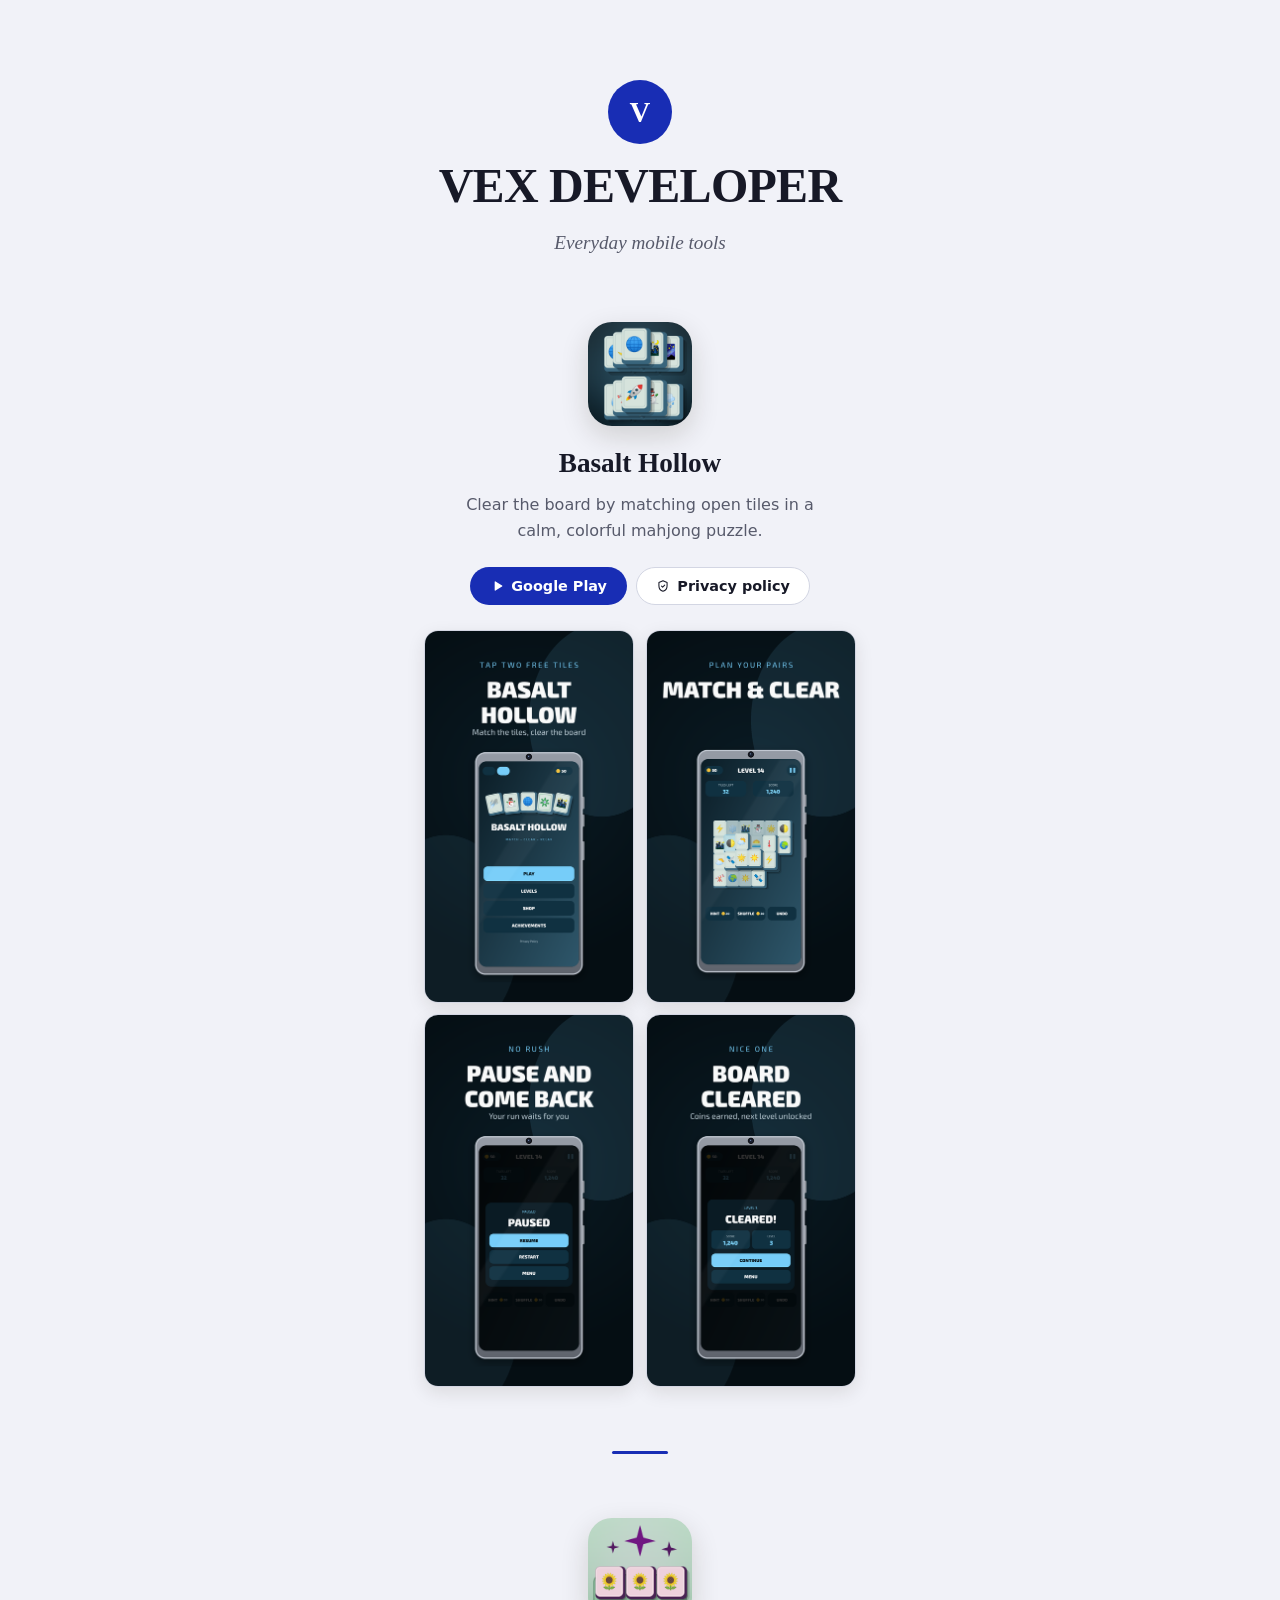
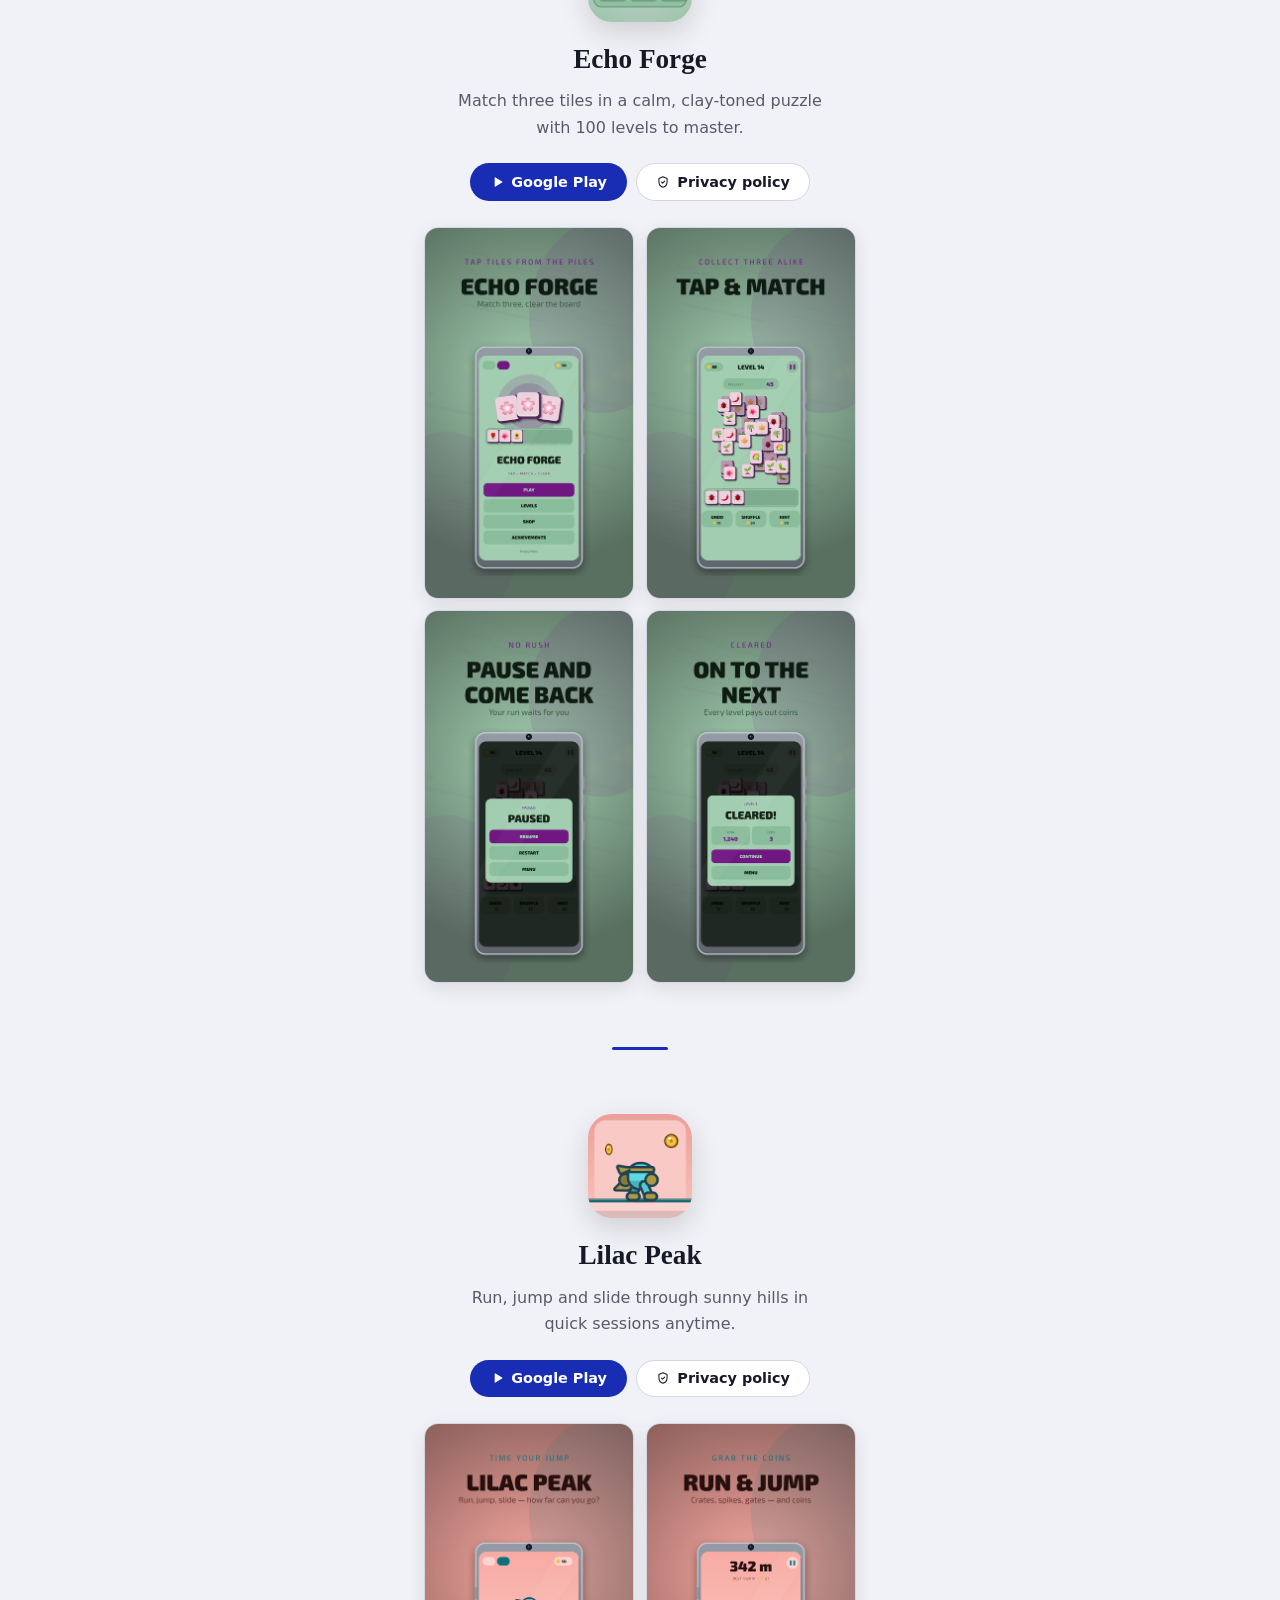
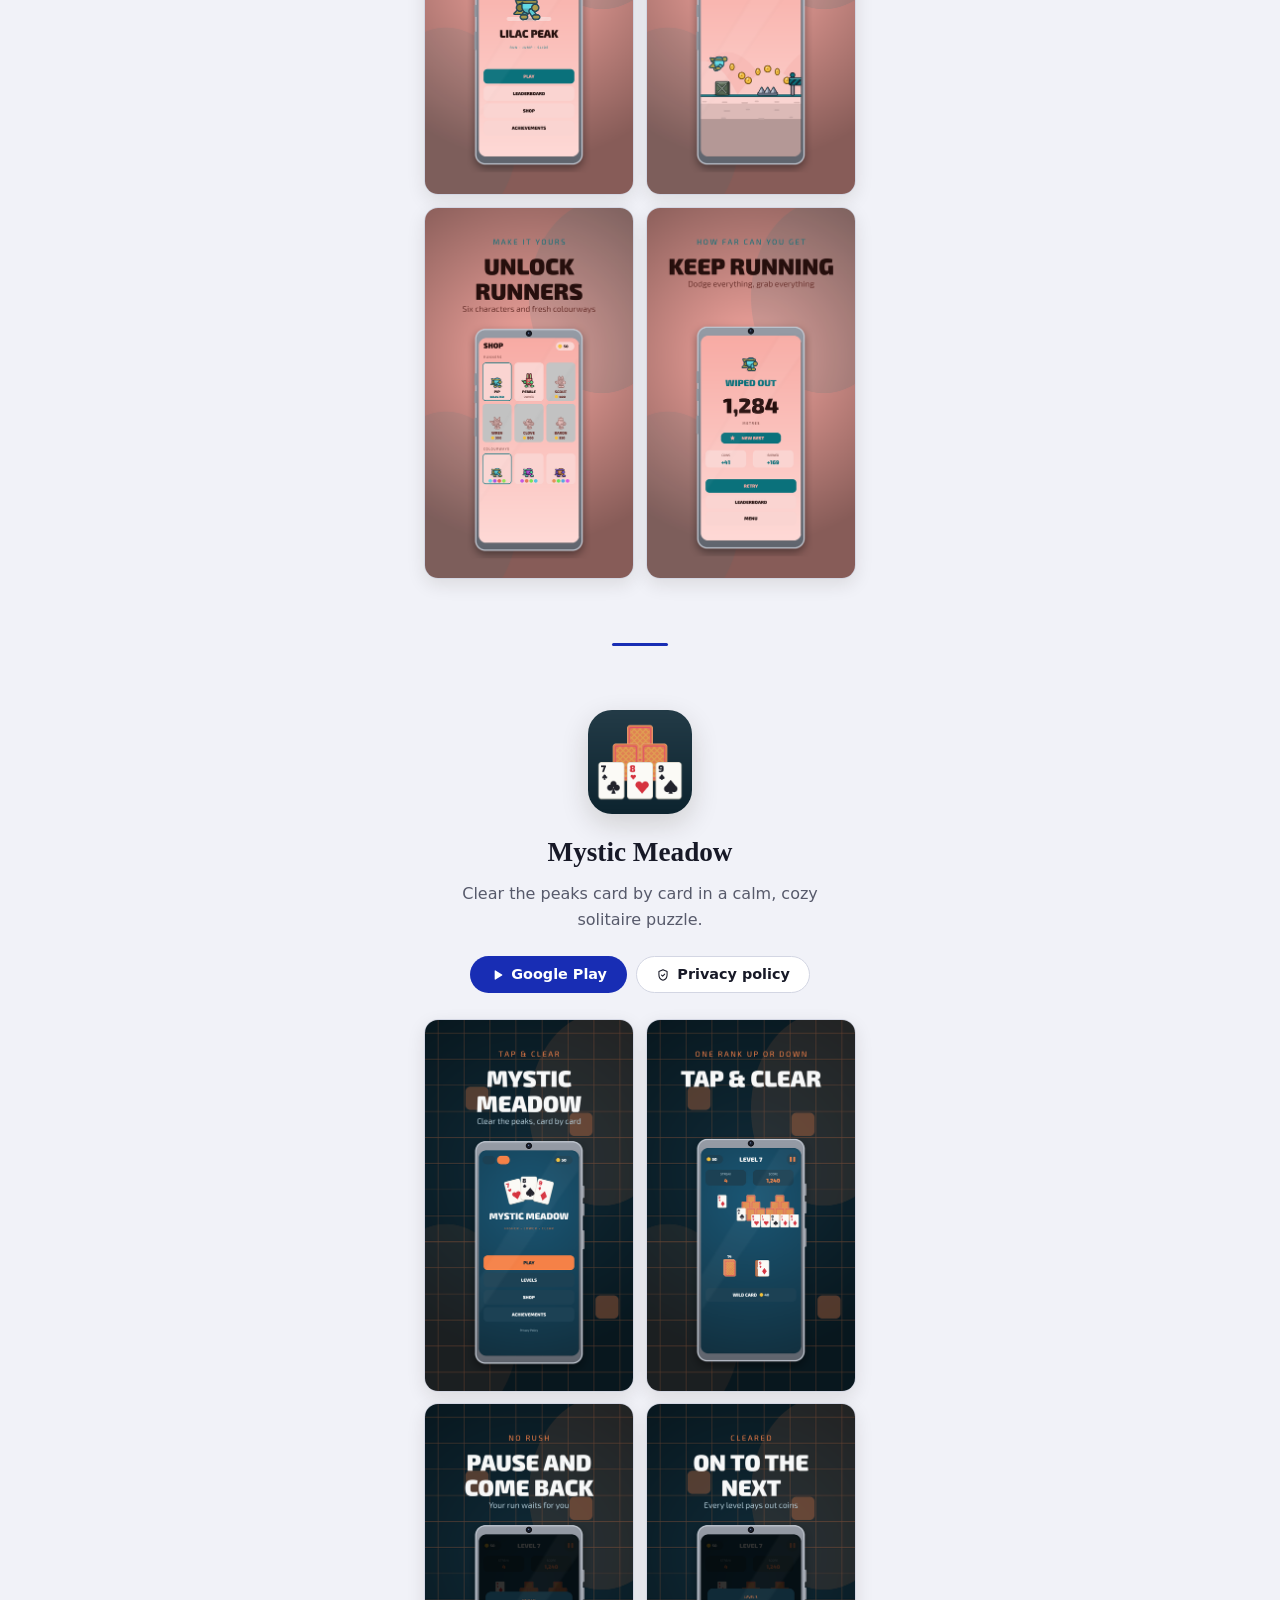
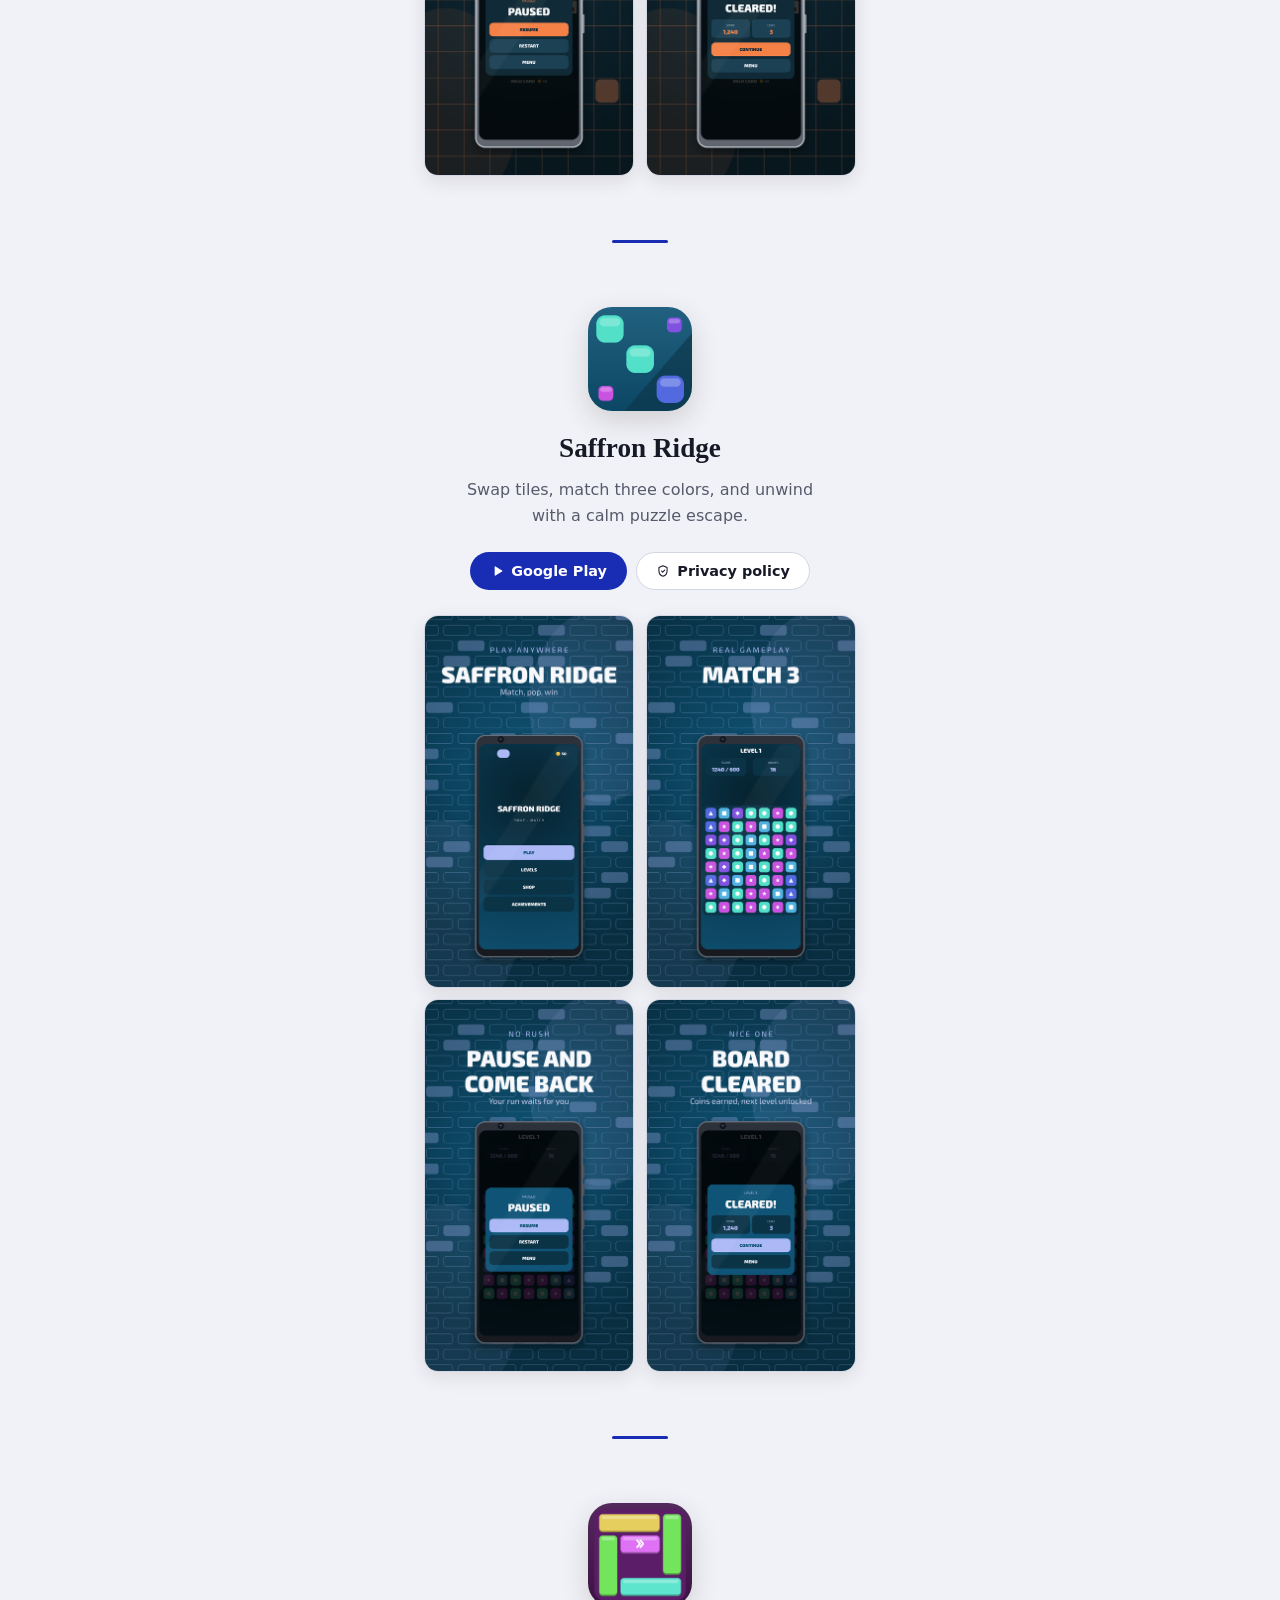
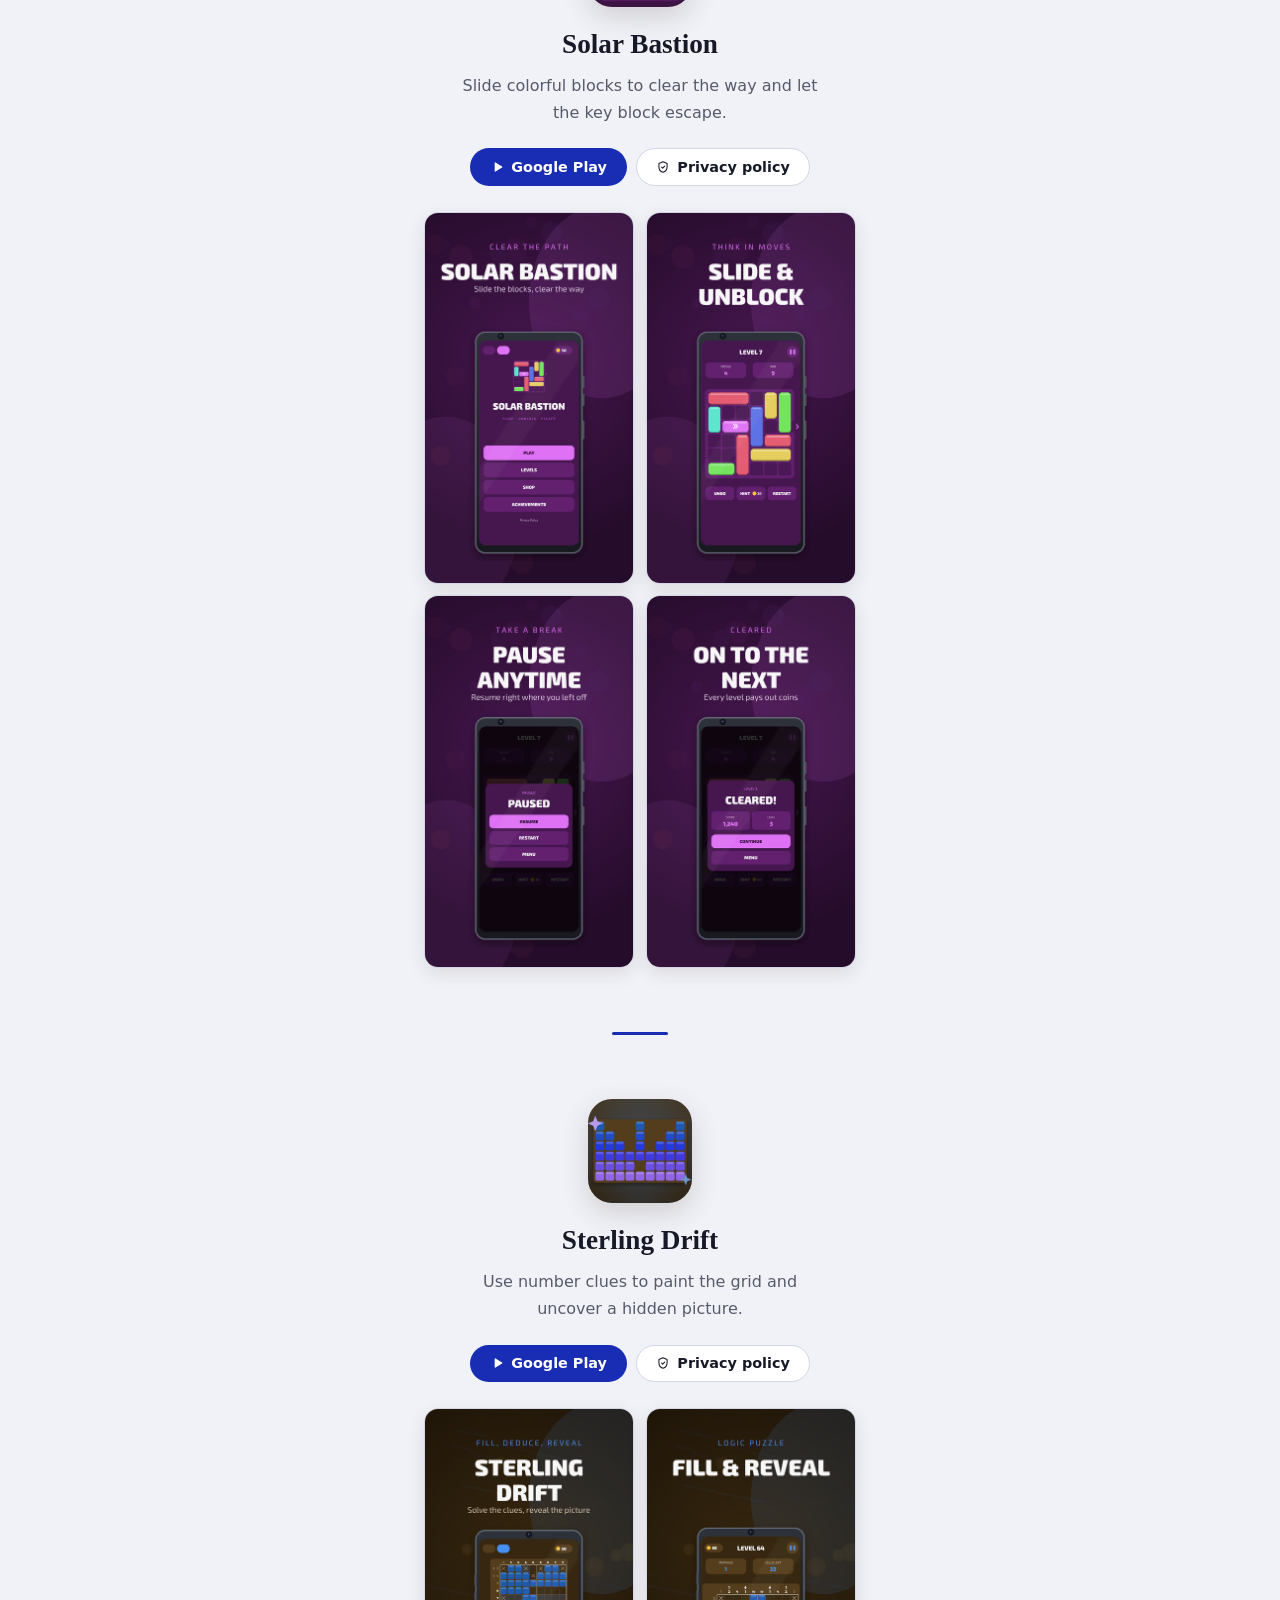
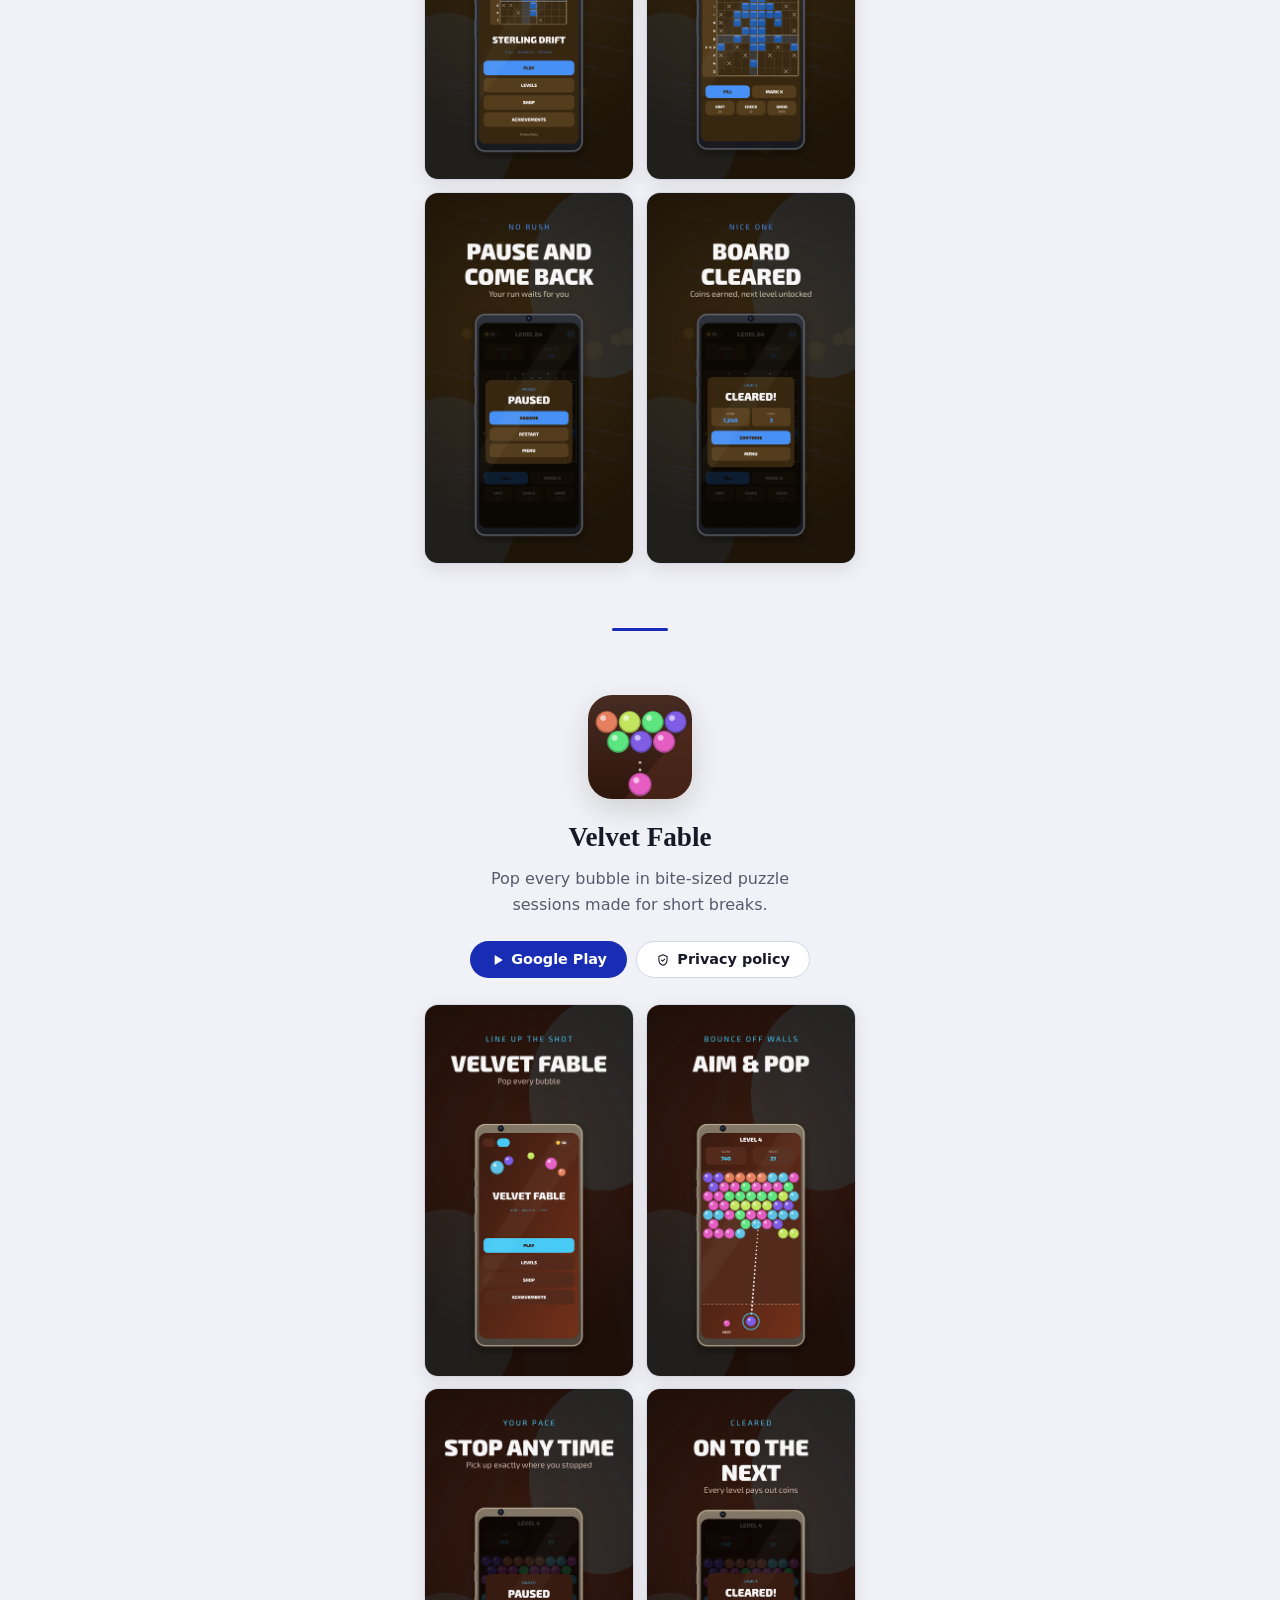
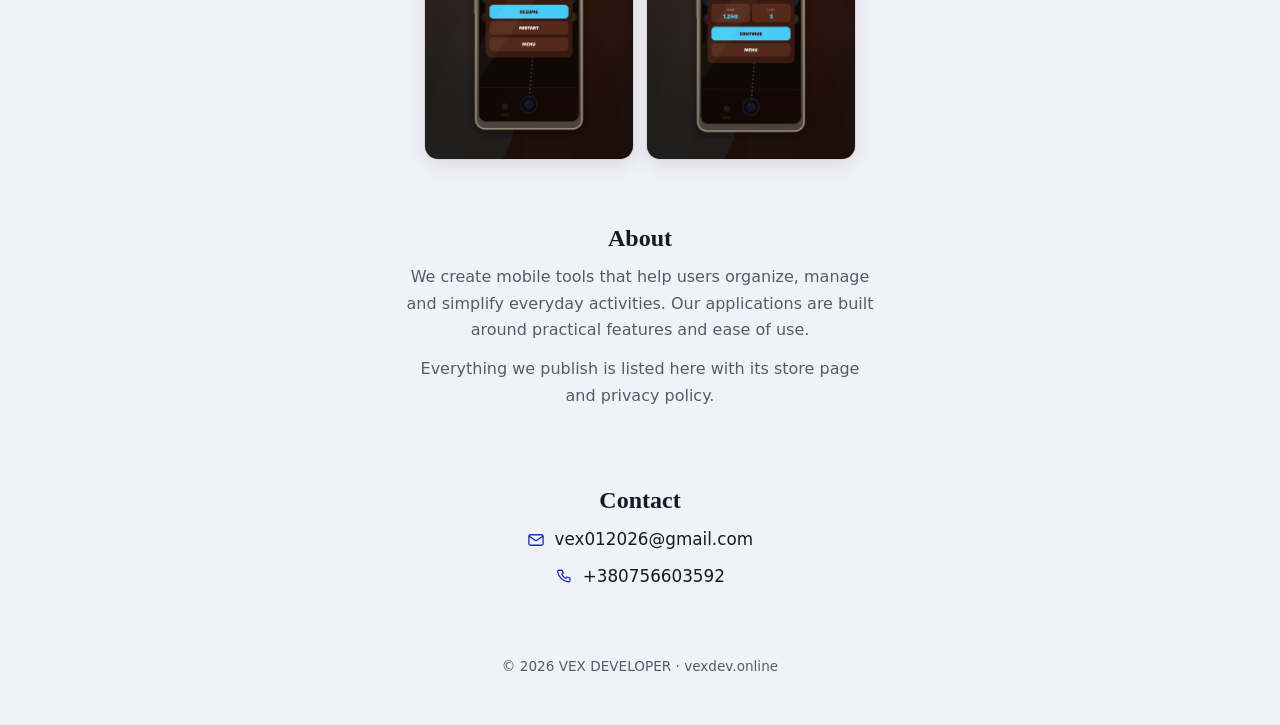
==== commit b9451ca7: "site: vexdev.online" ====
--- a/index.html
+++ b/index.html
@@ -3,25 +3,26 @@
 <head>
 <meta charset="utf-8">
 <meta name="viewport" content="width=device-width,initial-scale=1">
-<title>VEX DEVELOPER — TurboWillow Games</title>
-<meta name="description" content="TurboWillow Games">
-<meta name="color-scheme" content="dark">
+<title>VEX DEVELOPER — Everyday mobile tools</title>
+<meta name="description" content="Everyday mobile tools">
+<meta name="color-scheme" content="light">
 <meta property="og:type" content="website">
 <meta property="og:site_name" content="VEX DEVELOPER">
-<meta property="og:title" content="VEX DEVELOPER — TurboWillow Games">
-<meta property="og:description" content="TurboWillow Games">
+<meta property="og:title" content="VEX DEVELOPER — Everyday mobile tools">
+<meta property="og:description" content="Everyday mobile tools">
 <link rel="icon" href="/favicon.svg" type="image/svg+xml">
-<link rel="stylesheet" href="/fonts/spacegrotesk.css">
+<link rel="stylesheet" href="/fonts/lora.css">
+<link rel="stylesheet" href="/fonts/dmsans.css">
 <style>
 :root {
-  --bg: hsl(78 0% 7%);
-  --card: hsl(78 0% 11%);
-  --card2: hsl(78 0% 15%);
-  --ink: hsl(78 0% 95%);
-  --muted: hsl(78 0% 63%);
-  --line: hsl(78 0% 19%);
-  --accent: hsl(78 60% 62%);
-  --sans: "Space Grotesk", ui-sans-serif, system-ui, -apple-system, "Segoe UI", Roboto, sans-serif;
+  --bg: hsl(232 34% 96%);
+  --paper: #fff;
+  --ink: hsl(232 26% 12%);
+  --muted: hsl(232 10% 38%);
+  --line: hsl(232 22% 86%);
+  --accent: hsl(232 76% 40%);
+  --serif: Lora, Georgia, "Times New Roman", serif;
+  --sans: "DM Sans", ui-sans-serif, system-ui, -apple-system, "Segoe UI", Roboto, sans-serif;
 }
 
 *, *::before, *::after { box-sizing: border-box; }
@@ -31,164 +32,125 @@
 a { color: inherit; }
 @media (prefers-reduced-motion: reduce) { * { scroll-behavior: auto !important; transition: none !important; } }
 
-body { background: var(--bg); color: var(--ink); font: 400 16px/1.55 var(--sans); }
-.wrap { max-width: 70rem; margin: 0 auto; padding: 0 clamp(1.1rem, 4vw, 2rem); }
-.top { display: flex; align-items: center; justify-content: space-between; gap: 1rem; padding-top: 1.4rem; padding-bottom: 1.4rem; }
-.brand { display: inline-flex; align-items: center; gap: .7rem; text-decoration: none; font-weight: 700; font-size: 1.1rem; letter-spacing: -.01em; }
-.mark { display: grid; place-items: center; width: 34px; height: 34px; border-radius: 10px; background: var(--accent); color: var(--bg); font-weight: 700; }
-.mail { display: inline-flex; align-items: center; gap: .5rem; padding: .5rem .9rem; border: 1px solid var(--line); border-radius: 10px; text-decoration: none; color: var(--muted); font-size: .9rem; }
-.mail svg { width: 16px; height: 16px; }
-.mail:hover { border-color: var(--accent); color: var(--accent); }
-.hero { padding: clamp(3rem, 8vw, 6rem) 0 clamp(2.5rem, 6vw, 4rem); }
-.hero h1 { margin: 0; max-width: 17ch; font-size: clamp(2.4rem, 7.5vw, 4.7rem); line-height: 1; letter-spacing: -.035em; font-weight: 700; text-wrap: balance; }
-.hero h1 b { color: var(--accent); font-weight: 700; }
-.hero p { margin: 1.4rem 0 0; max-width: 50ch; color: var(--muted); font-size: 1.1rem; }
-.head { display: flex; align-items: baseline; gap: .8rem; margin: 0 0 1.2rem; }
-.head h2 { margin: 0; font-size: 1.5rem; letter-spacing: -.02em; }
-.head span { color: var(--muted); font-size: .95rem; }
-.cards { display: grid; gap: 1.1rem; grid-template-columns: repeat(auto-fill, minmax(min(100%, 19rem), 1fr)); }
-.card { background: var(--card); border: 1px solid var(--line); border-radius: 20px; overflow: hidden; display: flex; flex-direction: column; }
-.cover { aspect-ratio: 16 / 10; background: linear-gradient(135deg, var(--accent), var(--card2)); overflow: hidden; }
-.cover img { width: 100%; height: 100%; object-fit: cover; object-position: 50% 12%; opacity: .92; }
-.card .body { padding: 0 1.2rem 1.3rem; display: flex; flex-direction: column; gap: .55rem; flex: 1; }
-.card .icon { width: 68px; height: 68px; border-radius: 16px; margin-top: -34px; border: 4px solid var(--card); background: var(--card2); position: relative; }
-.card h3 { margin: .2rem 0 0; font-size: 1.25rem; letter-spacing: -.015em; }
-.card .short { margin: 0; color: var(--muted); font-size: .95rem; flex: 1; }
-.actions { display: flex; gap: .5rem; flex-wrap: wrap; margin: .6rem 0 0; }
-.btn { display: inline-flex; align-items: center; gap: .45rem; padding: .55rem .9rem; border-radius: 10px; font-size: .85rem; font-weight: 600; line-height: 1; text-decoration: none; border: 1px solid transparent; transition: background-color .12s, border-color .12s, color .12s; }
+body { background: var(--bg); color: var(--ink); font: 400 16px/1.65 var(--sans); text-align: center; }
+.col { max-width: 40rem; margin: 0 auto; padding: clamp(2.5rem, 8vw, 5rem) clamp(1.25rem, 5vw, 2rem) 3rem; display: flex; flex-direction: column; align-items: center; gap: clamp(2.5rem, 7vw, 4rem); }
+.monogram { width: 64px; height: 64px; border-radius: 50%; background: var(--accent); color: #fff; display: grid; place-items: center; font: 600 1.8rem/1 var(--serif); }
+.masthead { display: flex; flex-direction: column; align-items: center; gap: 1rem; }
+.masthead h1 { margin: 0; font: 600 clamp(2rem, 6.5vw, 3rem)/1.1 var(--serif); letter-spacing: -.015em; }
+.masthead p { margin: 0; font: italic 400 1.2rem/1.5 var(--serif); color: var(--muted); max-width: 30ch; }
+.rule { width: 3.5rem; height: 3px; border-radius: 2px; background: var(--accent); border: 0; margin: 0; }
+.entry { display: flex; flex-direction: column; align-items: center; gap: .8rem; width: 100%; }
+.entry .icon { width: 104px; height: 104px; border-radius: 24px; box-shadow: 0 10px 28px rgba(40, 30, 10, .16); background: var(--paper); }
+.entry h2 { margin: .6rem 0 0; font: 600 1.7rem/1.15 var(--serif); }
+.entry .short { margin: 0; color: var(--muted); max-width: 36ch; }
+.pair { display: grid; grid-template-columns: 1fr 1fr; gap: .7rem; width: min(100%, 27rem); margin-top: .8rem; }
+.pair img { border-radius: 14px; border: 1px solid var(--line); box-shadow: 0 6px 18px rgba(40, 30, 10, .1); background: var(--paper); }
+.actions { display: flex; gap: .55rem; flex-wrap: wrap; justify-content: center; margin: .6rem 0 0; }
+.btn { display: inline-flex; align-items: center; gap: .45rem; padding: .66rem 1.2rem; border-radius: 999px; font-size: .9rem; font-weight: 600; line-height: 1; text-decoration: none; border: 1px solid transparent; transition: background-color .12s, border-color .12s, color .12s; }
 .btn svg { width: 14px; height: 14px; }
-.btn-play { background: var(--accent); color: var(--bg); }
-.btn-play:hover { filter: brightness(1.1); }
-.btn-ghost { border-color: var(--line); color: var(--muted); }
+.btn-play { background: var(--accent); color: #fff; }
+.btn-play:hover { filter: brightness(1.12); }
+.btn-ghost { border-color: var(--line); background: var(--paper); }
 .btn-ghost:hover { border-color: var(--accent); color: var(--accent); }
 .btn:focus-visible, a:focus-visible { outline: 2px solid var(--accent); outline-offset: 3px; }
-.none { color: var(--muted); }
-footer { margin-top: clamp(3rem, 8vw, 5rem); border-top: 1px solid var(--line); padding: 2.2rem 0 3rem; display: grid; gap: 2rem; color: var(--muted); font-size: .9rem; }
-footer h4 { margin: 0 0 .7rem; color: var(--ink); font-size: .95rem; }
-footer ul { list-style: none; margin: 0; padding: 0; display: grid; gap: .45rem; }
-footer a { text-decoration: none; }
-footer a:hover { color: var(--accent); }
-footer .lines a { display: inline-flex; align-items: center; gap: .55rem; }
-footer .lines svg { width: 16px; height: 16px; }
-@media (min-width: 720px) { footer { grid-template-columns: 1.2fr 1fr 1fr; } }
-@media (max-width: 520px) { .mail span { display: none; } }
+.text h2 { margin: 0 0 .7rem; font: 600 1.5rem/1.2 var(--serif); }
+.text p { margin: 0 auto .8rem; color: var(--muted); max-width: 46ch; }
+.links { display: flex; flex-direction: column; align-items: center; gap: .6rem; }
+.links a { display: inline-flex; align-items: center; gap: .6rem; text-decoration: none; font-size: 1.05rem; }
+.links a svg { width: 18px; height: 18px; color: var(--accent); }
+.links a:hover span { text-decoration: underline; text-underline-offset: .2em; }
+.none { color: var(--muted); margin: 0; }
+footer { color: var(--muted); font-size: .85rem; }
 
 </style>
 </head>
 <body>
-<header class="wrap top">
-  <a class="brand" href="/"><span class="mark">V</span>VEX DEVELOPER</a>
-  <a class="mail" href="mailto:vex012026@gmail.com"><svg viewBox="0 0 24 24" fill="none" stroke="currentColor" stroke-width="1.7" stroke-linecap="round" stroke-linejoin="round" aria-hidden="true"><rect x="2.5" y="5" width="19" height="14" rx="2"/><path d="m3 7 8.2 5.6a1.4 1.4 0 0 0 1.6 0L21 7"/></svg><span>vex012026@gmail.com</span></a>
-</header>
-<main class="wrap">
-  <section class="hero">
-    <h1>TurboWillow Games</h1>
-    <p>We build energetic runner games with quick reactions and changing obstacles. Each title focuses on responsive controls and satisfying improvements through practice.</p>
-  </section>
-  <section>
-    <div class="head"><h2>Games</h2><span>8 titles</span></div>
-    <div class="cards">
-      <article class="card">
-        <div class="cover"><img src="/shots/basalt-hollow_1.png" alt="Basalt Hollow screenshot 1" loading="lazy" decoding="async"></div>
-        <div class="body">
-          <img class="icon" src="/icons/basalt-hollow.png" alt="" width="68" height="68" loading="lazy">
-          <h3>Basalt Hollow</h3>
-          <p class="short">Clear the board by matching open tiles in a calm, colorful mahjong puzzle.</p>
-          <p class="actions"><a class="btn btn-play" href="https://play.google.com/store/apps/details?id=com.Byte98.BasaltHollow"><svg viewBox="0 0 24 24" fill="currentColor" aria-hidden="true"><path d="M8 5.14v13.72a1 1 0 0 0 1.5.86l11.14-6.86a1 1 0 0 0 0-1.72L9.5 4.28A1 1 0 0 0 8 5.14Z"/></svg>Google Play</a><a class="btn btn-ghost" href="/basalt-hollow/"><svg viewBox="0 0 24 24" fill="none" stroke="currentColor" stroke-width="1.8" stroke-linecap="round" stroke-linejoin="round" aria-hidden="true"><path d="M12 3l7 3v5.5c0 4.3-2.9 8.3-7 9.5-4.1-1.2-7-5.2-7-9.5V6l7-3Z"/><path d="M9.5 12.2l1.9 1.9 3.5-3.7"/></svg>Privacy policy</a></p>
-        </div>
-      </article>
-      <article class="card">
-        <div class="cover"><img src="/shots/echo-forge_1.png" alt="Echo Forge screenshot 1" loading="lazy" decoding="async"></div>
-        <div class="body">
-          <img class="icon" src="/icons/echo-forge.png" alt="" width="68" height="68" loading="lazy">
-          <h3>Echo Forge</h3>
-          <p class="short">Match three tiles in a calm, clay-toned puzzle with 100 levels to master.</p>
-          <p class="actions"><a class="btn btn-play" href="https://play.google.com/store/apps/details?id=com.Flux517.EchoForge"><svg viewBox="0 0 24 24" fill="currentColor" aria-hidden="true"><path d="M8 5.14v13.72a1 1 0 0 0 1.5.86l11.14-6.86a1 1 0 0 0 0-1.72L9.5 4.28A1 1 0 0 0 8 5.14Z"/></svg>Google Play</a><a class="btn btn-ghost" href="/echo-forge/"><svg viewBox="0 0 24 24" fill="none" stroke="currentColor" stroke-width="1.8" stroke-linecap="round" stroke-linejoin="round" aria-hidden="true"><path d="M12 3l7 3v5.5c0 4.3-2.9 8.3-7 9.5-4.1-1.2-7-5.2-7-9.5V6l7-3Z"/><path d="M9.5 12.2l1.9 1.9 3.5-3.7"/></svg>Privacy policy</a></p>
-        </div>
-      </article>
-      <article class="card">
-        <div class="cover"><img src="/shots/lilac-peak_1.png" alt="Lilac Peak screenshot 1" loading="lazy" decoding="async"></div>
-        <div class="body">
-          <img class="icon" src="/icons/lilac-peak.png" alt="" width="68" height="68" loading="lazy">
-          <h3>Lilac Peak</h3>
-          <p class="short">Run, jump and slide through sunny hills in quick sessions anytime.</p>
-          <p class="actions"><a class="btn btn-play" href="https://play.google.com/store/apps/details?id=com.Drift133.LilacPeak"><svg viewBox="0 0 24 24" fill="currentColor" aria-hidden="true"><path d="M8 5.14v13.72a1 1 0 0 0 1.5.86l11.14-6.86a1 1 0 0 0 0-1.72L9.5 4.28A1 1 0 0 0 8 5.14Z"/></svg>Google Play</a><a class="btn btn-ghost" href="/lilac-peak/"><svg viewBox="0 0 24 24" fill="none" stroke="currentColor" stroke-width="1.8" stroke-linecap="round" stroke-linejoin="round" aria-hidden="true"><path d="M12 3l7 3v5.5c0 4.3-2.9 8.3-7 9.5-4.1-1.2-7-5.2-7-9.5V6l7-3Z"/><path d="M9.5 12.2l1.9 1.9 3.5-3.7"/></svg>Privacy policy</a></p>
-        </div>
-      </article>
-      <article class="card">
-        <div class="cover"><img src="/shots/mystic-meadow_1.png" alt="Mystic Meadow screenshot 1" loading="lazy" decoding="async"></div>
-        <div class="body">
-          <img class="icon" src="/icons/mystic-meadow.png" alt="" width="68" height="68" loading="lazy">
-          <h3>Mystic Meadow</h3>
-          <p class="short">Clear the peaks card by card in a calm, cozy solitaire puzzle.</p>
-          <p class="actions"><a class="btn btn-play" href="https://play.google.com/store/apps/details?id=com.Iron06.MysticMeadow"><svg viewBox="0 0 24 24" fill="currentColor" aria-hidden="true"><path d="M8 5.14v13.72a1 1 0 0 0 1.5.86l11.14-6.86a1 1 0 0 0 0-1.72L9.5 4.28A1 1 0 0 0 8 5.14Z"/></svg>Google Play</a><a class="btn btn-ghost" href="/mystic-meadow/"><svg viewBox="0 0 24 24" fill="none" stroke="currentColor" stroke-width="1.8" stroke-linecap="round" stroke-linejoin="round" aria-hidden="true"><path d="M12 3l7 3v5.5c0 4.3-2.9 8.3-7 9.5-4.1-1.2-7-5.2-7-9.5V6l7-3Z"/><path d="M9.5 12.2l1.9 1.9 3.5-3.7"/></svg>Privacy policy</a></p>
-        </div>
-      </article>
-      <article class="card">
-        <div class="cover"><img src="/shots/saffron-ridge_1.png" alt="Saffron Ridge screenshot 1" loading="lazy" decoding="async"></div>
-        <div class="body">
-          <img class="icon" src="/icons/saffron-ridge.png" alt="" width="68" height="68" loading="lazy">
-          <h3>Saffron Ridge</h3>
-          <p class="short">Swap tiles, match three colors, and unwind with a calm puzzle escape.</p>
-          <p class="actions"><a class="btn btn-play" href="https://play.google.com/store/apps/details?id=com.Lunar896.SaffronRidge"><svg viewBox="0 0 24 24" fill="currentColor" aria-hidden="true"><path d="M8 5.14v13.72a1 1 0 0 0 1.5.86l11.14-6.86a1 1 0 0 0 0-1.72L9.5 4.28A1 1 0 0 0 8 5.14Z"/></svg>Google Play</a><a class="btn btn-ghost" href="/saffron-ridge/"><svg viewBox="0 0 24 24" fill="none" stroke="currentColor" stroke-width="1.8" stroke-linecap="round" stroke-linejoin="round" aria-hidden="true"><path d="M12 3l7 3v5.5c0 4.3-2.9 8.3-7 9.5-4.1-1.2-7-5.2-7-9.5V6l7-3Z"/><path d="M9.5 12.2l1.9 1.9 3.5-3.7"/></svg>Privacy policy</a></p>
-        </div>
-      </article>
-      <article class="card">
-        <div class="cover"><img src="/shots/solar-bastion_1.png" alt="Solar Bastion screenshot 1" loading="lazy" decoding="async"></div>
-        <div class="body">
-          <img class="icon" src="/icons/solar-bastion.png" alt="" width="68" height="68" loading="lazy">
-          <h3>Solar Bastion</h3>
-          <p class="short">Slide colorful blocks to clear the way and let the key block escape.</p>
-          <p class="actions"><a class="btn btn-play" href="https://play.google.com/store/apps/details?id=com.Prism438.SolarBastion"><svg viewBox="0 0 24 24" fill="currentColor" aria-hidden="true"><path d="M8 5.14v13.72a1 1 0 0 0 1.5.86l11.14-6.86a1 1 0 0 0 0-1.72L9.5 4.28A1 1 0 0 0 8 5.14Z"/></svg>Google Play</a><a class="btn btn-ghost" href="/solar-bastion/"><svg viewBox="0 0 24 24" fill="none" stroke="currentColor" stroke-width="1.8" stroke-linecap="round" stroke-linejoin="round" aria-hidden="true"><path d="M12 3l7 3v5.5c0 4.3-2.9 8.3-7 9.5-4.1-1.2-7-5.2-7-9.5V6l7-3Z"/><path d="M9.5 12.2l1.9 1.9 3.5-3.7"/></svg>Privacy policy</a></p>
-        </div>
-      </article>
-      <article class="card">
-        <div class="cover"><img src="/shots/sterling-drift_1.png" alt="Sterling Drift screenshot 1" loading="lazy" decoding="async"></div>
-        <div class="body">
-          <img class="icon" src="/icons/sterling-drift.png" alt="" width="68" height="68" loading="lazy">
-          <h3>Sterling Drift</h3>
-          <p class="short">Use number clues to paint the grid and uncover a hidden picture.</p>
-          <p class="actions"><a class="btn btn-play" href="https://play.google.com/store/apps/details?id=com.Zephyr455.SterlingDrift"><svg viewBox="0 0 24 24" fill="currentColor" aria-hidden="true"><path d="M8 5.14v13.72a1 1 0 0 0 1.5.86l11.14-6.86a1 1 0 0 0 0-1.72L9.5 4.28A1 1 0 0 0 8 5.14Z"/></svg>Google Play</a><a class="btn btn-ghost" href="/sterling-drift/"><svg viewBox="0 0 24 24" fill="none" stroke="currentColor" stroke-width="1.8" stroke-linecap="round" stroke-linejoin="round" aria-hidden="true"><path d="M12 3l7 3v5.5c0 4.3-2.9 8.3-7 9.5-4.1-1.2-7-5.2-7-9.5V6l7-3Z"/><path d="M9.5 12.2l1.9 1.9 3.5-3.7"/></svg>Privacy policy</a></p>
-        </div>
-      </article>
-      <article class="card">
-        <div class="cover"><img src="/shots/velvet-fable_1.png" alt="Velvet Fable screenshot 1" loading="lazy" decoding="async"></div>
-        <div class="body">
-          <img class="icon" src="/icons/velvet-fable.png" alt="" width="68" height="68" loading="lazy">
-          <h3>Velvet Fable</h3>
-          <p class="short">Pop every bubble in bite-sized puzzle sessions made for short breaks.</p>
-          <p class="actions"><a class="btn btn-play" href="https://play.google.com/store/apps/details?id=com.Comet348.VelvetFable"><svg viewBox="0 0 24 24" fill="currentColor" aria-hidden="true"><path d="M8 5.14v13.72a1 1 0 0 0 1.5.86l11.14-6.86a1 1 0 0 0 0-1.72L9.5 4.28A1 1 0 0 0 8 5.14Z"/></svg>Google Play</a><a class="btn btn-ghost" href="/velvet-fable/"><svg viewBox="0 0 24 24" fill="none" stroke="currentColor" stroke-width="1.8" stroke-linecap="round" stroke-linejoin="round" aria-hidden="true"><path d="M12 3l7 3v5.5c0 4.3-2.9 8.3-7 9.5-4.1-1.2-7-5.2-7-9.5V6l7-3Z"/><path d="M9.5 12.2l1.9 1.9 3.5-3.7"/></svg>Privacy policy</a></p>
-        </div>
-      </article>
-    </div>
-  </section>
-</main>
-<footer class="wrap">
-  <div>
-    <h4>VEX DEVELOPER</h4>
-    <p style="margin:0">We care about readable layouts, smooth controls and games that behave the same on a small phone and a large tablet.</p>
-  </div>
-  <div class="lines">
-    <h4>Contact</h4>
-    <ul>
-          <li><a href="mailto:vex012026@gmail.com"><svg viewBox="0 0 24 24" fill="none" stroke="currentColor" stroke-width="1.7" stroke-linecap="round" stroke-linejoin="round" aria-hidden="true"><rect x="2.5" y="5" width="19" height="14" rx="2"/><path d="m3 7 8.2 5.6a1.4 1.4 0 0 0 1.6 0L21 7"/></svg><span>vex012026@gmail.com</span></a></li>
-          <li><a href="tel:+380756603592"><svg viewBox="0 0 24 24" fill="none" stroke="currentColor" stroke-width="1.7" stroke-linecap="round" stroke-linejoin="round" aria-hidden="true"><path d="M6.5 3h3l1.5 4-2 1.4a12 12 0 0 0 5.6 5.6L16 12l4 1.5v3a2 2 0 0 1-2.2 2A16.5 16.5 0 0 1 3.5 5.2 2 2 0 0 1 5.5 3Z"/></svg><span>+380756603592</span></a></li>
-    </ul>
-  </div>
-  <div>
-    <h4>Policies</h4>
-    <ul>
-        <li><a href="/basalt-hollow/">Basalt Hollow — privacy policy</a></li>
-        <li><a href="/echo-forge/">Echo Forge — privacy policy</a></li>
-        <li><a href="/lilac-peak/">Lilac Peak — privacy policy</a></li>
-        <li><a href="/mystic-meadow/">Mystic Meadow — privacy policy</a></li>
-        <li><a href="/saffron-ridge/">Saffron Ridge — privacy policy</a></li>
-        <li><a href="/solar-bastion/">Solar Bastion — privacy policy</a></li>
-        <li><a href="/sterling-drift/">Sterling Drift — privacy policy</a></li>
-        <li><a href="/velvet-fable/">Velvet Fable — privacy policy</a></li>
-    </ul>
-    <p style="margin:1.2rem 0 0">&copy; 2026 VEX DEVELOPER</p>
-  </div>
-</footer>
+<div class="col">
+  <header class="masthead">
+    <div class="monogram" aria-hidden="true">V</div>
+    <h1>VEX DEVELOPER</h1>
+    <p>Everyday mobile tools</p>
+  </header>
+  <main style="display:contents">
+    <section style="display:contents">
+    <article class="entry">
+      <img class="icon" src="/icons/basalt-hollow.png" alt="" width="104" height="104" loading="lazy">
+      <h2>Basalt Hollow</h2>
+      <p class="short">Clear the board by matching open tiles in a calm, colorful mahjong puzzle.</p>
+      <p class="actions"><a class="btn btn-play" href="https://play.google.com/store/apps/details?id=com.Byte98.BasaltHollow"><svg viewBox="0 0 24 24" fill="currentColor" aria-hidden="true"><path d="M8 5.14v13.72a1 1 0 0 0 1.5.86l11.14-6.86a1 1 0 0 0 0-1.72L9.5 4.28A1 1 0 0 0 8 5.14Z"/></svg>Google Play</a><a class="btn btn-ghost" href="/basalt-hollow/"><svg viewBox="0 0 24 24" fill="none" stroke="currentColor" stroke-width="1.8" stroke-linecap="round" stroke-linejoin="round" aria-hidden="true"><path d="M12 3l7 3v5.5c0 4.3-2.9 8.3-7 9.5-4.1-1.2-7-5.2-7-9.5V6l7-3Z"/><path d="M9.5 12.2l1.9 1.9 3.5-3.7"/></svg>Privacy policy</a></p>
+      <div class="pair"><img src="/shots/basalt-hollow_1.png" alt="Basalt Hollow screenshot 1" loading="lazy" decoding="async"><img src="/shots/basalt-hollow_2.png" alt="Basalt Hollow screenshot 2" loading="lazy" decoding="async"><img src="/shots/basalt-hollow_3.png" alt="Basalt Hollow screenshot 3" loading="lazy" decoding="async"><img src="/shots/basalt-hollow_4.png" alt="Basalt Hollow screenshot 4" loading="lazy" decoding="async"></div>
+    </article>
+    <hr class="rule">
+    <article class="entry">
+      <img class="icon" src="/icons/echo-forge.png" alt="" width="104" height="104" loading="lazy">
+      <h2>Echo Forge</h2>
+      <p class="short">Match three tiles in a calm, clay-toned puzzle with 100 levels to master.</p>
+      <p class="actions"><a class="btn btn-play" href="https://play.google.com/store/apps/details?id=com.Flux517.EchoForge"><svg viewBox="0 0 24 24" fill="currentColor" aria-hidden="true"><path d="M8 5.14v13.72a1 1 0 0 0 1.5.86l11.14-6.86a1 1 0 0 0 0-1.72L9.5 4.28A1 1 0 0 0 8 5.14Z"/></svg>Google Play</a><a class="btn btn-ghost" href="/echo-forge/"><svg viewBox="0 0 24 24" fill="none" stroke="currentColor" stroke-width="1.8" stroke-linecap="round" stroke-linejoin="round" aria-hidden="true"><path d="M12 3l7 3v5.5c0 4.3-2.9 8.3-7 9.5-4.1-1.2-7-5.2-7-9.5V6l7-3Z"/><path d="M9.5 12.2l1.9 1.9 3.5-3.7"/></svg>Privacy policy</a></p>
+      <div class="pair"><img src="/shots/echo-forge_1.png" alt="Echo Forge screenshot 1" loading="lazy" decoding="async"><img src="/shots/echo-forge_2.png" alt="Echo Forge screenshot 2" loading="lazy" decoding="async"><img src="/shots/echo-forge_3.png" alt="Echo Forge screenshot 3" loading="lazy" decoding="async"><img src="/shots/echo-forge_4.png" alt="Echo Forge screenshot 4" loading="lazy" decoding="async"></div>
+    </article>
+    <hr class="rule">
+    <article class="entry">
+      <img class="icon" src="/icons/lilac-peak.png" alt="" width="104" height="104" loading="lazy">
+      <h2>Lilac Peak</h2>
+      <p class="short">Run, jump and slide through sunny hills in quick sessions anytime.</p>
+      <p class="actions"><a class="btn btn-play" href="https://play.google.com/store/apps/details?id=com.Drift133.LilacPeak"><svg viewBox="0 0 24 24" fill="currentColor" aria-hidden="true"><path d="M8 5.14v13.72a1 1 0 0 0 1.5.86l11.14-6.86a1 1 0 0 0 0-1.72L9.5 4.28A1 1 0 0 0 8 5.14Z"/></svg>Google Play</a><a class="btn btn-ghost" href="/lilac-peak/"><svg viewBox="0 0 24 24" fill="none" stroke="currentColor" stroke-width="1.8" stroke-linecap="round" stroke-linejoin="round" aria-hidden="true"><path d="M12 3l7 3v5.5c0 4.3-2.9 8.3-7 9.5-4.1-1.2-7-5.2-7-9.5V6l7-3Z"/><path d="M9.5 12.2l1.9 1.9 3.5-3.7"/></svg>Privacy policy</a></p>
+      <div class="pair"><img src="/shots/lilac-peak_1.png" alt="Lilac Peak screenshot 1" loading="lazy" decoding="async"><img src="/shots/lilac-peak_2.png" alt="Lilac Peak screenshot 2" loading="lazy" decoding="async"><img src="/shots/lilac-peak_3.png" alt="Lilac Peak screenshot 3" loading="lazy" decoding="async"><img src="/shots/lilac-peak_4.png" alt="Lilac Peak screenshot 4" loading="lazy" decoding="async"></div>
+    </article>
+    <hr class="rule">
+    <article class="entry">
+      <img class="icon" src="/icons/mystic-meadow.png" alt="" width="104" height="104" loading="lazy">
+      <h2>Mystic Meadow</h2>
+      <p class="short">Clear the peaks card by card in a calm, cozy solitaire puzzle.</p>
+      <p class="actions"><a class="btn btn-play" href="https://play.google.com/store/apps/details?id=com.Iron06.MysticMeadow"><svg viewBox="0 0 24 24" fill="currentColor" aria-hidden="true"><path d="M8 5.14v13.72a1 1 0 0 0 1.5.86l11.14-6.86a1 1 0 0 0 0-1.72L9.5 4.28A1 1 0 0 0 8 5.14Z"/></svg>Google Play</a><a class="btn btn-ghost" href="/mystic-meadow/"><svg viewBox="0 0 24 24" fill="none" stroke="currentColor" stroke-width="1.8" stroke-linecap="round" stroke-linejoin="round" aria-hidden="true"><path d="M12 3l7 3v5.5c0 4.3-2.9 8.3-7 9.5-4.1-1.2-7-5.2-7-9.5V6l7-3Z"/><path d="M9.5 12.2l1.9 1.9 3.5-3.7"/></svg>Privacy policy</a></p>
+      <div class="pair"><img src="/shots/mystic-meadow_1.png" alt="Mystic Meadow screenshot 1" loading="lazy" decoding="async"><img src="/shots/mystic-meadow_2.png" alt="Mystic Meadow screenshot 2" loading="lazy" decoding="async"><img src="/shots/mystic-meadow_3.png" alt="Mystic Meadow screenshot 3" loading="lazy" decoding="async"><img src="/shots/mystic-meadow_4.png" alt="Mystic Meadow screenshot 4" loading="lazy" decoding="async"></div>
+    </article>
+    <hr class="rule">
+    <article class="entry">
+      <img class="icon" src="/icons/saffron-ridge.png" alt="" width="104" height="104" loading="lazy">
+      <h2>Saffron Ridge</h2>
+      <p class="short">Swap tiles, match three colors, and unwind with a calm puzzle escape.</p>
+      <p class="actions"><a class="btn btn-play" href="https://play.google.com/store/apps/details?id=com.Lunar896.SaffronRidge"><svg viewBox="0 0 24 24" fill="currentColor" aria-hidden="true"><path d="M8 5.14v13.72a1 1 0 0 0 1.5.86l11.14-6.86a1 1 0 0 0 0-1.72L9.5 4.28A1 1 0 0 0 8 5.14Z"/></svg>Google Play</a><a class="btn btn-ghost" href="/saffron-ridge/"><svg viewBox="0 0 24 24" fill="none" stroke="currentColor" stroke-width="1.8" stroke-linecap="round" stroke-linejoin="round" aria-hidden="true"><path d="M12 3l7 3v5.5c0 4.3-2.9 8.3-7 9.5-4.1-1.2-7-5.2-7-9.5V6l7-3Z"/><path d="M9.5 12.2l1.9 1.9 3.5-3.7"/></svg>Privacy policy</a></p>
+      <div class="pair"><img src="/shots/saffron-ridge_1.png" alt="Saffron Ridge screenshot 1" loading="lazy" decoding="async"><img src="/shots/saffron-ridge_2.png" alt="Saffron Ridge screenshot 2" loading="lazy" decoding="async"><img src="/shots/saffron-ridge_3.png" alt="Saffron Ridge screenshot 3" loading="lazy" decoding="async"><img src="/shots/saffron-ridge_4.png" alt="Saffron Ridge screenshot 4" loading="lazy" decoding="async"></div>
+    </article>
+    <hr class="rule">
+    <article class="entry">
+      <img class="icon" src="/icons/solar-bastion.png" alt="" width="104" height="104" loading="lazy">
+      <h2>Solar Bastion</h2>
+      <p class="short">Slide colorful blocks to clear the way and let the key block escape.</p>
+      <p class="actions"><a class="btn btn-play" href="https://play.google.com/store/apps/details?id=com.Prism438.SolarBastion"><svg viewBox="0 0 24 24" fill="currentColor" aria-hidden="true"><path d="M8 5.14v13.72a1 1 0 0 0 1.5.86l11.14-6.86a1 1 0 0 0 0-1.72L9.5 4.28A1 1 0 0 0 8 5.14Z"/></svg>Google Play</a><a class="btn btn-ghost" href="/solar-bastion/"><svg viewBox="0 0 24 24" fill="none" stroke="currentColor" stroke-width="1.8" stroke-linecap="round" stroke-linejoin="round" aria-hidden="true"><path d="M12 3l7 3v5.5c0 4.3-2.9 8.3-7 9.5-4.1-1.2-7-5.2-7-9.5V6l7-3Z"/><path d="M9.5 12.2l1.9 1.9 3.5-3.7"/></svg>Privacy policy</a></p>
+      <div class="pair"><img src="/shots/solar-bastion_1.png" alt="Solar Bastion screenshot 1" loading="lazy" decoding="async"><img src="/shots/solar-bastion_2.png" alt="Solar Bastion screenshot 2" loading="lazy" decoding="async"><img src="/shots/solar-bastion_3.png" alt="Solar Bastion screenshot 3" loading="lazy" decoding="async"><img src="/shots/solar-bastion_4.png" alt="Solar Bastion screenshot 4" loading="lazy" decoding="async"></div>
+    </article>
+    <hr class="rule">
+    <article class="entry">
+      <img class="icon" src="/icons/sterling-drift.png" alt="" width="104" height="104" loading="lazy">
+      <h2>Sterling Drift</h2>
+      <p class="short">Use number clues to paint the grid and uncover a hidden picture.</p>
+      <p class="actions"><a class="btn btn-play" href="https://play.google.com/store/apps/details?id=com.Zephyr455.SterlingDrift"><svg viewBox="0 0 24 24" fill="currentColor" aria-hidden="true"><path d="M8 5.14v13.72a1 1 0 0 0 1.5.86l11.14-6.86a1 1 0 0 0 0-1.72L9.5 4.28A1 1 0 0 0 8 5.14Z"/></svg>Google Play</a><a class="btn btn-ghost" href="/sterling-drift/"><svg viewBox="0 0 24 24" fill="none" stroke="currentColor" stroke-width="1.8" stroke-linecap="round" stroke-linejoin="round" aria-hidden="true"><path d="M12 3l7 3v5.5c0 4.3-2.9 8.3-7 9.5-4.1-1.2-7-5.2-7-9.5V6l7-3Z"/><path d="M9.5 12.2l1.9 1.9 3.5-3.7"/></svg>Privacy policy</a></p>
+      <div class="pair"><img src="/shots/sterling-drift_1.png" alt="Sterling Drift screenshot 1" loading="lazy" decoding="async"><img src="/shots/sterling-drift_2.png" alt="Sterling Drift screenshot 2" loading="lazy" decoding="async"><img src="/shots/sterling-drift_3.png" alt="Sterling Drift screenshot 3" loading="lazy" decoding="async"><img src="/shots/sterling-drift_4.png" alt="Sterling Drift screenshot 4" loading="lazy" decoding="async"></div>
+    </article>
+    <hr class="rule">
+    <article class="entry">
+      <img class="icon" src="/icons/velvet-fable.png" alt="" width="104" height="104" loading="lazy">
+      <h2>Velvet Fable</h2>
+      <p class="short">Pop every bubble in bite-sized puzzle sessions made for short breaks.</p>
+      <p class="actions"><a class="btn btn-play" href="https://play.google.com/store/apps/details?id=com.Comet348.VelvetFable"><svg viewBox="0 0 24 24" fill="currentColor" aria-hidden="true"><path d="M8 5.14v13.72a1 1 0 0 0 1.5.86l11.14-6.86a1 1 0 0 0 0-1.72L9.5 4.28A1 1 0 0 0 8 5.14Z"/></svg>Google Play</a><a class="btn btn-ghost" href="/velvet-fable/"><svg viewBox="0 0 24 24" fill="none" stroke="currentColor" stroke-width="1.8" stroke-linecap="round" stroke-linejoin="round" aria-hidden="true"><path d="M12 3l7 3v5.5c0 4.3-2.9 8.3-7 9.5-4.1-1.2-7-5.2-7-9.5V6l7-3Z"/><path d="M9.5 12.2l1.9 1.9 3.5-3.7"/></svg>Privacy policy</a></p>
+      <div class="pair"><img src="/shots/velvet-fable_1.png" alt="Velvet Fable screenshot 1" loading="lazy" decoding="async"><img src="/shots/velvet-fable_2.png" alt="Velvet Fable screenshot 2" loading="lazy" decoding="async"><img src="/shots/velvet-fable_3.png" alt="Velvet Fable screenshot 3" loading="lazy" decoding="async"><img src="/shots/velvet-fable_4.png" alt="Velvet Fable screenshot 4" loading="lazy" decoding="async"></div>
+    </article>
+    </section>
+    <section class="text">
+      <h2>About</h2>
+      <p>We create mobile tools that help users organize, manage and simplify everyday activities. Our applications are built around practical features and ease of use.</p>
+      <p>Everything we publish is listed here with its store page and privacy policy.</p>
+    </section>
+    <section class="text">
+      <h2>Contact</h2>
+      <div class="links">
+      <a href="mailto:vex012026@gmail.com"><svg viewBox="0 0 24 24" fill="none" stroke="currentColor" stroke-width="1.7" stroke-linecap="round" stroke-linejoin="round" aria-hidden="true"><rect x="2.5" y="5" width="19" height="14" rx="2"/><path d="m3 7 8.2 5.6a1.4 1.4 0 0 0 1.6 0L21 7"/></svg><span>vex012026@gmail.com</span></a>
+      <a href="tel:+380756603592"><svg viewBox="0 0 24 24" fill="none" stroke="currentColor" stroke-width="1.7" stroke-linecap="round" stroke-linejoin="round" aria-hidden="true"><path d="M6.5 3h3l1.5 4-2 1.4a12 12 0 0 0 5.6 5.6L16 12l4 1.5v3a2 2 0 0 1-2.2 2A16.5 16.5 0 0 1 3.5 5.2 2 2 0 0 1 5.5 3Z"/></svg><span>+380756603592</span></a>
+      </div>
+    </section>
+  </main>
+  <footer>&copy; 2026 VEX DEVELOPER &middot; vexdev.online</footer>
+</div>
 </body>
 </html>
--- a/fonts/lora.css
+++ b/fonts/lora.css
@@ -0,0 +1,20 @@
+/* Lora, SIL Open Font License 1.1 — self-hosted so the page makes no
+   third-party request. Regenerate with domains/assets/get_blueprint_fonts.py */
+/* latin-ext */
+@font-face {
+  font-family: 'Lora';
+  font-style: normal;
+  font-weight: 400 700;
+  font-display: swap;
+  src: url(/fonts/lora-latin-ext.woff2) format('woff2');
+  unicode-range: U+0100-02BA, U+02BD-02C5, U+02C7-02CC, U+02CE-02D7, U+02DD-02FF, U+0304, U+0308, U+0329, U+1D00-1DBF, U+1E00-1E9F, U+1EF2-1EFF, U+2020, U+20A0-20AB, U+20AD-20C0, U+2113, U+2C60-2C7F, U+A720-A7FF;
+}
+/* latin */
+@font-face {
+  font-family: 'Lora';
+  font-style: normal;
+  font-weight: 400 700;
+  font-display: swap;
+  src: url(/fonts/lora-latin.woff2) format('woff2');
+  unicode-range: U+0000-00FF, U+0131, U+0152-0153, U+02BB-02BC, U+02C6, U+02DA, U+02DC, U+0304, U+0308, U+0329, U+2000-206F, U+20AC, U+2122, U+2191, U+2193, U+2212, U+2215, U+FEFF, U+FFFD;
+}
--- a/fonts/dmsans.css
+++ b/fonts/dmsans.css
@@ -0,0 +1,20 @@
+/* DM Sans, SIL Open Font License 1.1 — self-hosted so the page makes no
+   third-party request. Regenerate with domains/assets/get_blueprint_fonts.py */
+/* latin-ext */
+@font-face {
+  font-family: 'DM Sans';
+  font-style: normal;
+  font-weight: 400 700;
+  font-display: swap;
+  src: url(/fonts/dmsans-latin-ext.woff2) format('woff2');
+  unicode-range: U+0100-02BA, U+02BD-02C5, U+02C7-02CC, U+02CE-02D7, U+02DD-02FF, U+0304, U+0308, U+0329, U+1D00-1DBF, U+1E00-1E9F, U+1EF2-1EFF, U+2020, U+20A0-20AB, U+20AD-20C0, U+2113, U+2C60-2C7F, U+A720-A7FF;
+}
+/* latin */
+@font-face {
+  font-family: 'DM Sans';
+  font-style: normal;
+  font-weight: 400 700;
+  font-display: swap;
+  src: url(/fonts/dmsans-latin.woff2) format('woff2');
+  unicode-range: U+0000-00FF, U+0131, U+0152-0153, U+02BB-02BC, U+02C6, U+02DA, U+02DC, U+0304, U+0308, U+0329, U+2000-206F, U+20AC, U+2122, U+2191, U+2193, U+2212, U+2215, U+FEFF, U+FFFD;
+}
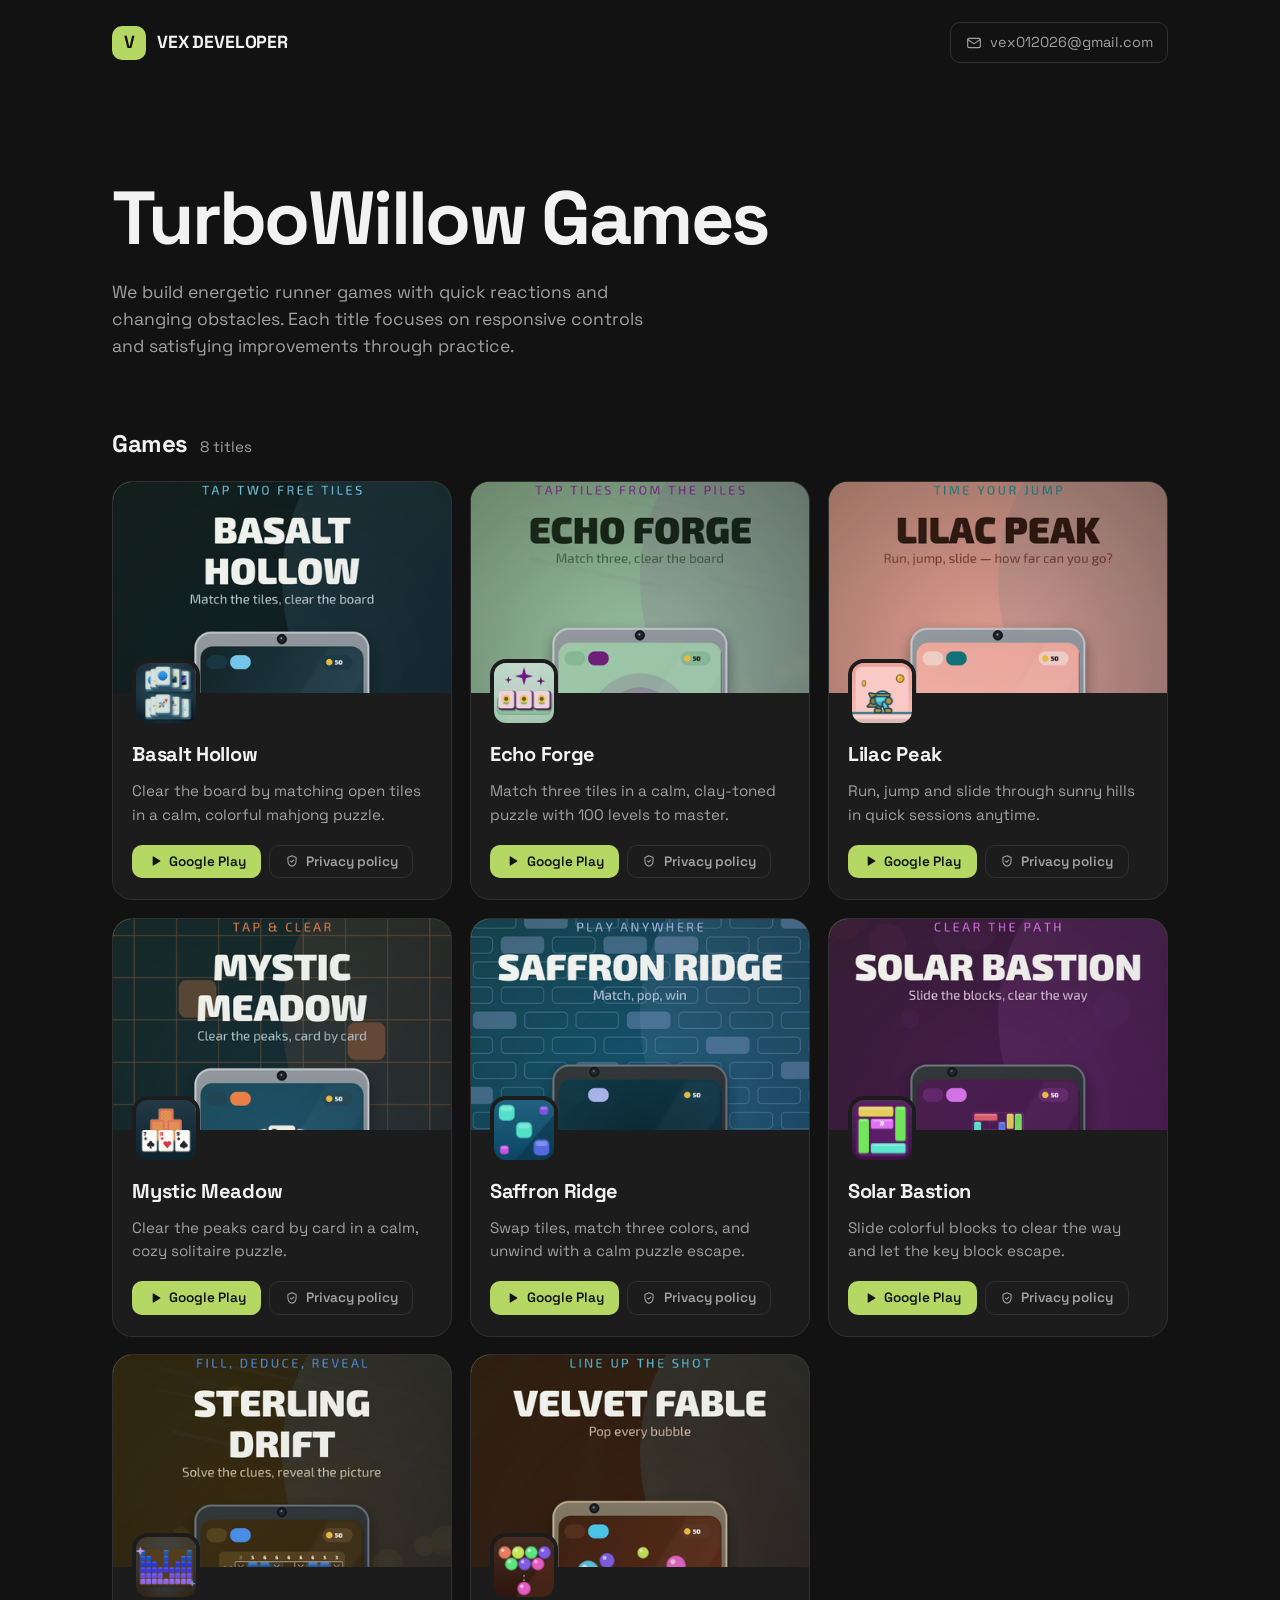
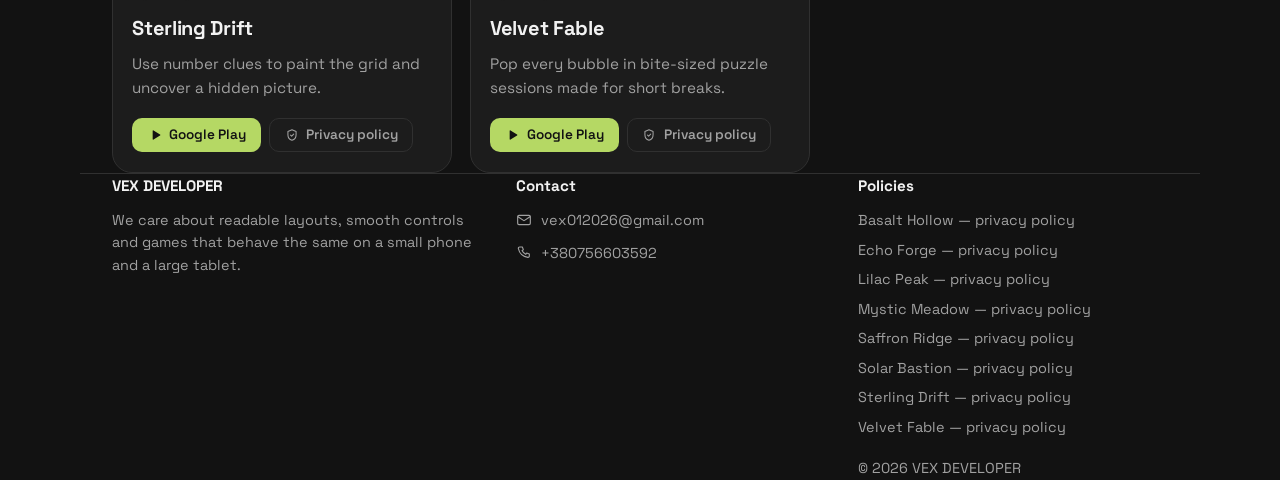
==== commit 043b1cc2: "site: vexdeveloper.cfd" ====
--- a/index.html
+++ b/index.html
@@ -3,26 +3,25 @@
 <head>
 <meta charset="utf-8">
 <meta name="viewport" content="width=device-width,initial-scale=1">
-<title>VEX DEVELOPER — Everyday mobile tools</title>
-<meta name="description" content="Everyday mobile tools">
-<meta name="color-scheme" content="light">
+<title>VEX DEVELOPER — TurboWillow Games</title>
+<meta name="description" content="TurboWillow Games">
+<meta name="color-scheme" content="dark">
 <meta property="og:type" content="website">
 <meta property="og:site_name" content="VEX DEVELOPER">
-<meta property="og:title" content="VEX DEVELOPER — Everyday mobile tools">
-<meta property="og:description" content="Everyday mobile tools">
+<meta property="og:title" content="VEX DEVELOPER — TurboWillow Games">
+<meta property="og:description" content="TurboWillow Games">
 <link rel="icon" href="/favicon.svg" type="image/svg+xml">
-<link rel="stylesheet" href="/fonts/lora.css">
-<link rel="stylesheet" href="/fonts/dmsans.css">
+<link rel="stylesheet" href="/fonts/spacegrotesk.css">
 <style>
 :root {
-  --bg: hsl(232 34% 96%);
-  --paper: #fff;
-  --ink: hsl(232 26% 12%);
-  --muted: hsl(232 10% 38%);
-  --line: hsl(232 22% 86%);
-  --accent: hsl(232 76% 40%);
-  --serif: Lora, Georgia, "Times New Roman", serif;
-  --sans: "DM Sans", ui-sans-serif, system-ui, -apple-system, "Segoe UI", Roboto, sans-serif;
+  --bg: hsl(78 0% 7%);
+  --card: hsl(78 0% 11%);
+  --card2: hsl(78 0% 15%);
+  --ink: hsl(78 0% 95%);
+  --muted: hsl(78 0% 63%);
+  --line: hsl(78 0% 19%);
+  --accent: hsl(78 60% 62%);
+  --sans: "Space Grotesk", ui-sans-serif, system-ui, -apple-system, "Segoe UI", Roboto, sans-serif;
 }
 
 *, *::before, *::after { box-sizing: border-box; }
@@ -32,125 +31,164 @@
 a { color: inherit; }
 @media (prefers-reduced-motion: reduce) { * { scroll-behavior: auto !important; transition: none !important; } }
 
-body { background: var(--bg); color: var(--ink); font: 400 16px/1.65 var(--sans); text-align: center; }
-.col { max-width: 40rem; margin: 0 auto; padding: clamp(2.5rem, 8vw, 5rem) clamp(1.25rem, 5vw, 2rem) 3rem; display: flex; flex-direction: column; align-items: center; gap: clamp(2.5rem, 7vw, 4rem); }
-.monogram { width: 64px; height: 64px; border-radius: 50%; background: var(--accent); color: #fff; display: grid; place-items: center; font: 600 1.8rem/1 var(--serif); }
-.masthead { display: flex; flex-direction: column; align-items: center; gap: 1rem; }
-.masthead h1 { margin: 0; font: 600 clamp(2rem, 6.5vw, 3rem)/1.1 var(--serif); letter-spacing: -.015em; }
-.masthead p { margin: 0; font: italic 400 1.2rem/1.5 var(--serif); color: var(--muted); max-width: 30ch; }
-.rule { width: 3.5rem; height: 3px; border-radius: 2px; background: var(--accent); border: 0; margin: 0; }
-.entry { display: flex; flex-direction: column; align-items: center; gap: .8rem; width: 100%; }
-.entry .icon { width: 104px; height: 104px; border-radius: 24px; box-shadow: 0 10px 28px rgba(40, 30, 10, .16); background: var(--paper); }
-.entry h2 { margin: .6rem 0 0; font: 600 1.7rem/1.15 var(--serif); }
-.entry .short { margin: 0; color: var(--muted); max-width: 36ch; }
-.pair { display: grid; grid-template-columns: 1fr 1fr; gap: .7rem; width: min(100%, 27rem); margin-top: .8rem; }
-.pair img { border-radius: 14px; border: 1px solid var(--line); box-shadow: 0 6px 18px rgba(40, 30, 10, .1); background: var(--paper); }
-.actions { display: flex; gap: .55rem; flex-wrap: wrap; justify-content: center; margin: .6rem 0 0; }
-.btn { display: inline-flex; align-items: center; gap: .45rem; padding: .66rem 1.2rem; border-radius: 999px; font-size: .9rem; font-weight: 600; line-height: 1; text-decoration: none; border: 1px solid transparent; transition: background-color .12s, border-color .12s, color .12s; }
+body { background: var(--bg); color: var(--ink); font: 400 16px/1.55 var(--sans); }
+.wrap { max-width: 70rem; margin: 0 auto; padding: 0 clamp(1.1rem, 4vw, 2rem); }
+.top { display: flex; align-items: center; justify-content: space-between; gap: 1rem; padding-top: 1.4rem; padding-bottom: 1.4rem; }
+.brand { display: inline-flex; align-items: center; gap: .7rem; text-decoration: none; font-weight: 700; font-size: 1.1rem; letter-spacing: -.01em; }
+.mark { display: grid; place-items: center; width: 34px; height: 34px; border-radius: 10px; background: var(--accent); color: var(--bg); font-weight: 700; }
+.mail { display: inline-flex; align-items: center; gap: .5rem; padding: .5rem .9rem; border: 1px solid var(--line); border-radius: 10px; text-decoration: none; color: var(--muted); font-size: .9rem; }
+.mail svg { width: 16px; height: 16px; }
+.mail:hover { border-color: var(--accent); color: var(--accent); }
+.hero { padding: clamp(3rem, 8vw, 6rem) 0 clamp(2.5rem, 6vw, 4rem); }
+.hero h1 { margin: 0; max-width: 17ch; font-size: clamp(2.4rem, 7.5vw, 4.7rem); line-height: 1; letter-spacing: -.035em; font-weight: 700; text-wrap: balance; }
+.hero h1 b { color: var(--accent); font-weight: 700; }
+.hero p { margin: 1.4rem 0 0; max-width: 50ch; color: var(--muted); font-size: 1.1rem; }
+.head { display: flex; align-items: baseline; gap: .8rem; margin: 0 0 1.2rem; }
+.head h2 { margin: 0; font-size: 1.5rem; letter-spacing: -.02em; }
+.head span { color: var(--muted); font-size: .95rem; }
+.cards { display: grid; gap: 1.1rem; grid-template-columns: repeat(auto-fill, minmax(min(100%, 19rem), 1fr)); }
+.card { background: var(--card); border: 1px solid var(--line); border-radius: 20px; overflow: hidden; display: flex; flex-direction: column; }
+.cover { aspect-ratio: 16 / 10; background: linear-gradient(135deg, var(--accent), var(--card2)); overflow: hidden; }
+.cover img { width: 100%; height: 100%; object-fit: cover; object-position: 50% 12%; opacity: .92; }
+.card .body { padding: 0 1.2rem 1.3rem; display: flex; flex-direction: column; gap: .55rem; flex: 1; }
+.card .icon { width: 68px; height: 68px; border-radius: 16px; margin-top: -34px; border: 4px solid var(--card); background: var(--card2); position: relative; }
+.card h3 { margin: .2rem 0 0; font-size: 1.25rem; letter-spacing: -.015em; }
+.card .short { margin: 0; color: var(--muted); font-size: .95rem; flex: 1; }
+.actions { display: flex; gap: .5rem; flex-wrap: wrap; margin: .6rem 0 0; }
+.btn { display: inline-flex; align-items: center; gap: .45rem; padding: .55rem .9rem; border-radius: 10px; font-size: .85rem; font-weight: 600; line-height: 1; text-decoration: none; border: 1px solid transparent; transition: background-color .12s, border-color .12s, color .12s; }
 .btn svg { width: 14px; height: 14px; }
-.btn-play { background: var(--accent); color: #fff; }
-.btn-play:hover { filter: brightness(1.12); }
-.btn-ghost { border-color: var(--line); background: var(--paper); }
+.btn-play { background: var(--accent); color: var(--bg); }
+.btn-play:hover { filter: brightness(1.1); }
+.btn-ghost { border-color: var(--line); color: var(--muted); }
 .btn-ghost:hover { border-color: var(--accent); color: var(--accent); }
 .btn:focus-visible, a:focus-visible { outline: 2px solid var(--accent); outline-offset: 3px; }
-.text h2 { margin: 0 0 .7rem; font: 600 1.5rem/1.2 var(--serif); }
-.text p { margin: 0 auto .8rem; color: var(--muted); max-width: 46ch; }
-.links { display: flex; flex-direction: column; align-items: center; gap: .6rem; }
-.links a { display: inline-flex; align-items: center; gap: .6rem; text-decoration: none; font-size: 1.05rem; }
-.links a svg { width: 18px; height: 18px; color: var(--accent); }
-.links a:hover span { text-decoration: underline; text-underline-offset: .2em; }
-.none { color: var(--muted); margin: 0; }
-footer { color: var(--muted); font-size: .85rem; }
+.none { color: var(--muted); }
+footer { margin-top: clamp(3rem, 8vw, 5rem); border-top: 1px solid var(--line); padding: 2.2rem 0 3rem; display: grid; gap: 2rem; color: var(--muted); font-size: .9rem; }
+footer h4 { margin: 0 0 .7rem; color: var(--ink); font-size: .95rem; }
+footer ul { list-style: none; margin: 0; padding: 0; display: grid; gap: .45rem; }
+footer a { text-decoration: none; }
+footer a:hover { color: var(--accent); }
+footer .lines a { display: inline-flex; align-items: center; gap: .55rem; }
+footer .lines svg { width: 16px; height: 16px; }
+@media (min-width: 720px) { footer { grid-template-columns: 1.2fr 1fr 1fr; } }
+@media (max-width: 520px) { .mail span { display: none; } }
 
 </style>
 </head>
 <body>
-<div class="col">
-  <header class="masthead">
-    <div class="monogram" aria-hidden="true">V</div>
-    <h1>VEX DEVELOPER</h1>
-    <p>Everyday mobile tools</p>
-  </header>
-  <main style="display:contents">
-    <section style="display:contents">
-    <article class="entry">
-      <img class="icon" src="/icons/basalt-hollow.png" alt="" width="104" height="104" loading="lazy">
-      <h2>Basalt Hollow</h2>
-      <p class="short">Clear the board by matching open tiles in a calm, colorful mahjong puzzle.</p>
-      <p class="actions"><a class="btn btn-play" href="https://play.google.com/store/apps/details?id=com.Byte98.BasaltHollow"><svg viewBox="0 0 24 24" fill="currentColor" aria-hidden="true"><path d="M8 5.14v13.72a1 1 0 0 0 1.5.86l11.14-6.86a1 1 0 0 0 0-1.72L9.5 4.28A1 1 0 0 0 8 5.14Z"/></svg>Google Play</a><a class="btn btn-ghost" href="/basalt-hollow/"><svg viewBox="0 0 24 24" fill="none" stroke="currentColor" stroke-width="1.8" stroke-linecap="round" stroke-linejoin="round" aria-hidden="true"><path d="M12 3l7 3v5.5c0 4.3-2.9 8.3-7 9.5-4.1-1.2-7-5.2-7-9.5V6l7-3Z"/><path d="M9.5 12.2l1.9 1.9 3.5-3.7"/></svg>Privacy policy</a></p>
-      <div class="pair"><img src="/shots/basalt-hollow_1.png" alt="Basalt Hollow screenshot 1" loading="lazy" decoding="async"><img src="/shots/basalt-hollow_2.png" alt="Basalt Hollow screenshot 2" loading="lazy" decoding="async"><img src="/shots/basalt-hollow_3.png" alt="Basalt Hollow screenshot 3" loading="lazy" decoding="async"><img src="/shots/basalt-hollow_4.png" alt="Basalt Hollow screenshot 4" loading="lazy" decoding="async"></div>
-    </article>
-    <hr class="rule">
-    <article class="entry">
-      <img class="icon" src="/icons/echo-forge.png" alt="" width="104" height="104" loading="lazy">
-      <h2>Echo Forge</h2>
-      <p class="short">Match three tiles in a calm, clay-toned puzzle with 100 levels to master.</p>
-      <p class="actions"><a class="btn btn-play" href="https://play.google.com/store/apps/details?id=com.Flux517.EchoForge"><svg viewBox="0 0 24 24" fill="currentColor" aria-hidden="true"><path d="M8 5.14v13.72a1 1 0 0 0 1.5.86l11.14-6.86a1 1 0 0 0 0-1.72L9.5 4.28A1 1 0 0 0 8 5.14Z"/></svg>Google Play</a><a class="btn btn-ghost" href="/echo-forge/"><svg viewBox="0 0 24 24" fill="none" stroke="currentColor" stroke-width="1.8" stroke-linecap="round" stroke-linejoin="round" aria-hidden="true"><path d="M12 3l7 3v5.5c0 4.3-2.9 8.3-7 9.5-4.1-1.2-7-5.2-7-9.5V6l7-3Z"/><path d="M9.5 12.2l1.9 1.9 3.5-3.7"/></svg>Privacy policy</a></p>
-      <div class="pair"><img src="/shots/echo-forge_1.png" alt="Echo Forge screenshot 1" loading="lazy" decoding="async"><img src="/shots/echo-forge_2.png" alt="Echo Forge screenshot 2" loading="lazy" decoding="async"><img src="/shots/echo-forge_3.png" alt="Echo Forge screenshot 3" loading="lazy" decoding="async"><img src="/shots/echo-forge_4.png" alt="Echo Forge screenshot 4" loading="lazy" decoding="async"></div>
-    </article>
-    <hr class="rule">
-    <article class="entry">
-      <img class="icon" src="/icons/lilac-peak.png" alt="" width="104" height="104" loading="lazy">
-      <h2>Lilac Peak</h2>
-      <p class="short">Run, jump and slide through sunny hills in quick sessions anytime.</p>
-      <p class="actions"><a class="btn btn-play" href="https://play.google.com/store/apps/details?id=com.Drift133.LilacPeak"><svg viewBox="0 0 24 24" fill="currentColor" aria-hidden="true"><path d="M8 5.14v13.72a1 1 0 0 0 1.5.86l11.14-6.86a1 1 0 0 0 0-1.72L9.5 4.28A1 1 0 0 0 8 5.14Z"/></svg>Google Play</a><a class="btn btn-ghost" href="/lilac-peak/"><svg viewBox="0 0 24 24" fill="none" stroke="currentColor" stroke-width="1.8" stroke-linecap="round" stroke-linejoin="round" aria-hidden="true"><path d="M12 3l7 3v5.5c0 4.3-2.9 8.3-7 9.5-4.1-1.2-7-5.2-7-9.5V6l7-3Z"/><path d="M9.5 12.2l1.9 1.9 3.5-3.7"/></svg>Privacy policy</a></p>
-      <div class="pair"><img src="/shots/lilac-peak_1.png" alt="Lilac Peak screenshot 1" loading="lazy" decoding="async"><img src="/shots/lilac-peak_2.png" alt="Lilac Peak screenshot 2" loading="lazy" decoding="async"><img src="/shots/lilac-peak_3.png" alt="Lilac Peak screenshot 3" loading="lazy" decoding="async"><img src="/shots/lilac-peak_4.png" alt="Lilac Peak screenshot 4" loading="lazy" decoding="async"></div>
-    </article>
-    <hr class="rule">
-    <article class="entry">
-      <img class="icon" src="/icons/mystic-meadow.png" alt="" width="104" height="104" loading="lazy">
-      <h2>Mystic Meadow</h2>
-      <p class="short">Clear the peaks card by card in a calm, cozy solitaire puzzle.</p>
-      <p class="actions"><a class="btn btn-play" href="https://play.google.com/store/apps/details?id=com.Iron06.MysticMeadow"><svg viewBox="0 0 24 24" fill="currentColor" aria-hidden="true"><path d="M8 5.14v13.72a1 1 0 0 0 1.5.86l11.14-6.86a1 1 0 0 0 0-1.72L9.5 4.28A1 1 0 0 0 8 5.14Z"/></svg>Google Play</a><a class="btn btn-ghost" href="/mystic-meadow/"><svg viewBox="0 0 24 24" fill="none" stroke="currentColor" stroke-width="1.8" stroke-linecap="round" stroke-linejoin="round" aria-hidden="true"><path d="M12 3l7 3v5.5c0 4.3-2.9 8.3-7 9.5-4.1-1.2-7-5.2-7-9.5V6l7-3Z"/><path d="M9.5 12.2l1.9 1.9 3.5-3.7"/></svg>Privacy policy</a></p>
-      <div class="pair"><img src="/shots/mystic-meadow_1.png" alt="Mystic Meadow screenshot 1" loading="lazy" decoding="async"><img src="/shots/mystic-meadow_2.png" alt="Mystic Meadow screenshot 2" loading="lazy" decoding="async"><img src="/shots/mystic-meadow_3.png" alt="Mystic Meadow screenshot 3" loading="lazy" decoding="async"><img src="/shots/mystic-meadow_4.png" alt="Mystic Meadow screenshot 4" loading="lazy" decoding="async"></div>
-    </article>
-    <hr class="rule">
-    <article class="entry">
-      <img class="icon" src="/icons/saffron-ridge.png" alt="" width="104" height="104" loading="lazy">
-      <h2>Saffron Ridge</h2>
-      <p class="short">Swap tiles, match three colors, and unwind with a calm puzzle escape.</p>
-      <p class="actions"><a class="btn btn-play" href="https://play.google.com/store/apps/details?id=com.Lunar896.SaffronRidge"><svg viewBox="0 0 24 24" fill="currentColor" aria-hidden="true"><path d="M8 5.14v13.72a1 1 0 0 0 1.5.86l11.14-6.86a1 1 0 0 0 0-1.72L9.5 4.28A1 1 0 0 0 8 5.14Z"/></svg>Google Play</a><a class="btn btn-ghost" href="/saffron-ridge/"><svg viewBox="0 0 24 24" fill="none" stroke="currentColor" stroke-width="1.8" stroke-linecap="round" stroke-linejoin="round" aria-hidden="true"><path d="M12 3l7 3v5.5c0 4.3-2.9 8.3-7 9.5-4.1-1.2-7-5.2-7-9.5V6l7-3Z"/><path d="M9.5 12.2l1.9 1.9 3.5-3.7"/></svg>Privacy policy</a></p>
-      <div class="pair"><img src="/shots/saffron-ridge_1.png" alt="Saffron Ridge screenshot 1" loading="lazy" decoding="async"><img src="/shots/saffron-ridge_2.png" alt="Saffron Ridge screenshot 2" loading="lazy" decoding="async"><img src="/shots/saffron-ridge_3.png" alt="Saffron Ridge screenshot 3" loading="lazy" decoding="async"><img src="/shots/saffron-ridge_4.png" alt="Saffron Ridge screenshot 4" loading="lazy" decoding="async"></div>
-    </article>
-    <hr class="rule">
-    <article class="entry">
-      <img class="icon" src="/icons/solar-bastion.png" alt="" width="104" height="104" loading="lazy">
-      <h2>Solar Bastion</h2>
-      <p class="short">Slide colorful blocks to clear the way and let the key block escape.</p>
-      <p class="actions"><a class="btn btn-play" href="https://play.google.com/store/apps/details?id=com.Prism438.SolarBastion"><svg viewBox="0 0 24 24" fill="currentColor" aria-hidden="true"><path d="M8 5.14v13.72a1 1 0 0 0 1.5.86l11.14-6.86a1 1 0 0 0 0-1.72L9.5 4.28A1 1 0 0 0 8 5.14Z"/></svg>Google Play</a><a class="btn btn-ghost" href="/solar-bastion/"><svg viewBox="0 0 24 24" fill="none" stroke="currentColor" stroke-width="1.8" stroke-linecap="round" stroke-linejoin="round" aria-hidden="true"><path d="M12 3l7 3v5.5c0 4.3-2.9 8.3-7 9.5-4.1-1.2-7-5.2-7-9.5V6l7-3Z"/><path d="M9.5 12.2l1.9 1.9 3.5-3.7"/></svg>Privacy policy</a></p>
-      <div class="pair"><img src="/shots/solar-bastion_1.png" alt="Solar Bastion screenshot 1" loading="lazy" decoding="async"><img src="/shots/solar-bastion_2.png" alt="Solar Bastion screenshot 2" loading="lazy" decoding="async"><img src="/shots/solar-bastion_3.png" alt="Solar Bastion screenshot 3" loading="lazy" decoding="async"><img src="/shots/solar-bastion_4.png" alt="Solar Bastion screenshot 4" loading="lazy" decoding="async"></div>
-    </article>
-    <hr class="rule">
-    <article class="entry">
-      <img class="icon" src="/icons/sterling-drift.png" alt="" width="104" height="104" loading="lazy">
-      <h2>Sterling Drift</h2>
-      <p class="short">Use number clues to paint the grid and uncover a hidden picture.</p>
-      <p class="actions"><a class="btn btn-play" href="https://play.google.com/store/apps/details?id=com.Zephyr455.SterlingDrift"><svg viewBox="0 0 24 24" fill="currentColor" aria-hidden="true"><path d="M8 5.14v13.72a1 1 0 0 0 1.5.86l11.14-6.86a1 1 0 0 0 0-1.72L9.5 4.28A1 1 0 0 0 8 5.14Z"/></svg>Google Play</a><a class="btn btn-ghost" href="/sterling-drift/"><svg viewBox="0 0 24 24" fill="none" stroke="currentColor" stroke-width="1.8" stroke-linecap="round" stroke-linejoin="round" aria-hidden="true"><path d="M12 3l7 3v5.5c0 4.3-2.9 8.3-7 9.5-4.1-1.2-7-5.2-7-9.5V6l7-3Z"/><path d="M9.5 12.2l1.9 1.9 3.5-3.7"/></svg>Privacy policy</a></p>
-      <div class="pair"><img src="/shots/sterling-drift_1.png" alt="Sterling Drift screenshot 1" loading="lazy" decoding="async"><img src="/shots/sterling-drift_2.png" alt="Sterling Drift screenshot 2" loading="lazy" decoding="async"><img src="/shots/sterling-drift_3.png" alt="Sterling Drift screenshot 3" loading="lazy" decoding="async"><img src="/shots/sterling-drift_4.png" alt="Sterling Drift screenshot 4" loading="lazy" decoding="async"></div>
-    </article>
-    <hr class="rule">
-    <article class="entry">
-      <img class="icon" src="/icons/velvet-fable.png" alt="" width="104" height="104" loading="lazy">
-      <h2>Velvet Fable</h2>
-      <p class="short">Pop every bubble in bite-sized puzzle sessions made for short breaks.</p>
-      <p class="actions"><a class="btn btn-play" href="https://play.google.com/store/apps/details?id=com.Comet348.VelvetFable"><svg viewBox="0 0 24 24" fill="currentColor" aria-hidden="true"><path d="M8 5.14v13.72a1 1 0 0 0 1.5.86l11.14-6.86a1 1 0 0 0 0-1.72L9.5 4.28A1 1 0 0 0 8 5.14Z"/></svg>Google Play</a><a class="btn btn-ghost" href="/velvet-fable/"><svg viewBox="0 0 24 24" fill="none" stroke="currentColor" stroke-width="1.8" stroke-linecap="round" stroke-linejoin="round" aria-hidden="true"><path d="M12 3l7 3v5.5c0 4.3-2.9 8.3-7 9.5-4.1-1.2-7-5.2-7-9.5V6l7-3Z"/><path d="M9.5 12.2l1.9 1.9 3.5-3.7"/></svg>Privacy policy</a></p>
-      <div class="pair"><img src="/shots/velvet-fable_1.png" alt="Velvet Fable screenshot 1" loading="lazy" decoding="async"><img src="/shots/velvet-fable_2.png" alt="Velvet Fable screenshot 2" loading="lazy" decoding="async"><img src="/shots/velvet-fable_3.png" alt="Velvet Fable screenshot 3" loading="lazy" decoding="async"><img src="/shots/velvet-fable_4.png" alt="Velvet Fable screenshot 4" loading="lazy" decoding="async"></div>
-    </article>
-    </section>
-    <section class="text">
-      <h2>About</h2>
-      <p>We create mobile tools that help users organize, manage and simplify everyday activities. Our applications are built around practical features and ease of use.</p>
-      <p>Everything we publish is listed here with its store page and privacy policy.</p>
-    </section>
-    <section class="text">
-      <h2>Contact</h2>
-      <div class="links">
-      <a href="mailto:vex012026@gmail.com"><svg viewBox="0 0 24 24" fill="none" stroke="currentColor" stroke-width="1.7" stroke-linecap="round" stroke-linejoin="round" aria-hidden="true"><rect x="2.5" y="5" width="19" height="14" rx="2"/><path d="m3 7 8.2 5.6a1.4 1.4 0 0 0 1.6 0L21 7"/></svg><span>vex012026@gmail.com</span></a>
-      <a href="tel:+380756603592"><svg viewBox="0 0 24 24" fill="none" stroke="currentColor" stroke-width="1.7" stroke-linecap="round" stroke-linejoin="round" aria-hidden="true"><path d="M6.5 3h3l1.5 4-2 1.4a12 12 0 0 0 5.6 5.6L16 12l4 1.5v3a2 2 0 0 1-2.2 2A16.5 16.5 0 0 1 3.5 5.2 2 2 0 0 1 5.5 3Z"/></svg><span>+380756603592</span></a>
-      </div>
-    </section>
-  </main>
-  <footer>&copy; 2026 VEX DEVELOPER &middot; vexdev.online</footer>
-</div>
+<header class="wrap top">
+  <a class="brand" href="/"><span class="mark">V</span>VEX DEVELOPER</a>
+  <a class="mail" href="mailto:vex012026@gmail.com"><svg viewBox="0 0 24 24" fill="none" stroke="currentColor" stroke-width="1.7" stroke-linecap="round" stroke-linejoin="round" aria-hidden="true"><rect x="2.5" y="5" width="19" height="14" rx="2"/><path d="m3 7 8.2 5.6a1.4 1.4 0 0 0 1.6 0L21 7"/></svg><span>vex012026@gmail.com</span></a>
+</header>
+<main class="wrap">
+  <section class="hero">
+    <h1>TurboWillow Games</h1>
+    <p>We build energetic runner games with quick reactions and changing obstacles. Each title focuses on responsive controls and satisfying improvements through practice.</p>
+  </section>
+  <section>
+    <div class="head"><h2>Games</h2><span>8 titles</span></div>
+    <div class="cards">
+      <article class="card">
+        <div class="cover"><img src="/shots/basalt-hollow_1.png" alt="Basalt Hollow screenshot 1" loading="lazy" decoding="async"></div>
+        <div class="body">
+          <img class="icon" src="/icons/basalt-hollow.png" alt="" width="68" height="68" loading="lazy">
+          <h3>Basalt Hollow</h3>
+          <p class="short">Clear the board by matching open tiles in a calm, colorful mahjong puzzle.</p>
+          <p class="actions"><a class="btn btn-play" href="https://play.google.com/store/apps/details?id=com.Byte98.BasaltHollow"><svg viewBox="0 0 24 24" fill="currentColor" aria-hidden="true"><path d="M8 5.14v13.72a1 1 0 0 0 1.5.86l11.14-6.86a1 1 0 0 0 0-1.72L9.5 4.28A1 1 0 0 0 8 5.14Z"/></svg>Google Play</a><a class="btn btn-ghost" href="/basalt-hollow/"><svg viewBox="0 0 24 24" fill="none" stroke="currentColor" stroke-width="1.8" stroke-linecap="round" stroke-linejoin="round" aria-hidden="true"><path d="M12 3l7 3v5.5c0 4.3-2.9 8.3-7 9.5-4.1-1.2-7-5.2-7-9.5V6l7-3Z"/><path d="M9.5 12.2l1.9 1.9 3.5-3.7"/></svg>Privacy policy</a></p>
+        </div>
+      </article>
+      <article class="card">
+        <div class="cover"><img src="/shots/echo-forge_1.png" alt="Echo Forge screenshot 1" loading="lazy" decoding="async"></div>
+        <div class="body">
+          <img class="icon" src="/icons/echo-forge.png" alt="" width="68" height="68" loading="lazy">
+          <h3>Echo Forge</h3>
+          <p class="short">Match three tiles in a calm, clay-toned puzzle with 100 levels to master.</p>
+          <p class="actions"><a class="btn btn-play" href="https://play.google.com/store/apps/details?id=com.Flux517.EchoForge"><svg viewBox="0 0 24 24" fill="currentColor" aria-hidden="true"><path d="M8 5.14v13.72a1 1 0 0 0 1.5.86l11.14-6.86a1 1 0 0 0 0-1.72L9.5 4.28A1 1 0 0 0 8 5.14Z"/></svg>Google Play</a><a class="btn btn-ghost" href="/echo-forge/"><svg viewBox="0 0 24 24" fill="none" stroke="currentColor" stroke-width="1.8" stroke-linecap="round" stroke-linejoin="round" aria-hidden="true"><path d="M12 3l7 3v5.5c0 4.3-2.9 8.3-7 9.5-4.1-1.2-7-5.2-7-9.5V6l7-3Z"/><path d="M9.5 12.2l1.9 1.9 3.5-3.7"/></svg>Privacy policy</a></p>
+        </div>
+      </article>
+      <article class="card">
+        <div class="cover"><img src="/shots/lilac-peak_1.png" alt="Lilac Peak screenshot 1" loading="lazy" decoding="async"></div>
+        <div class="body">
+          <img class="icon" src="/icons/lilac-peak.png" alt="" width="68" height="68" loading="lazy">
+          <h3>Lilac Peak</h3>
+          <p class="short">Run, jump and slide through sunny hills in quick sessions anytime.</p>
+          <p class="actions"><a class="btn btn-play" href="https://play.google.com/store/apps/details?id=com.Drift133.LilacPeak"><svg viewBox="0 0 24 24" fill="currentColor" aria-hidden="true"><path d="M8 5.14v13.72a1 1 0 0 0 1.5.86l11.14-6.86a1 1 0 0 0 0-1.72L9.5 4.28A1 1 0 0 0 8 5.14Z"/></svg>Google Play</a><a class="btn btn-ghost" href="/lilac-peak/"><svg viewBox="0 0 24 24" fill="none" stroke="currentColor" stroke-width="1.8" stroke-linecap="round" stroke-linejoin="round" aria-hidden="true"><path d="M12 3l7 3v5.5c0 4.3-2.9 8.3-7 9.5-4.1-1.2-7-5.2-7-9.5V6l7-3Z"/><path d="M9.5 12.2l1.9 1.9 3.5-3.7"/></svg>Privacy policy</a></p>
+        </div>
+      </article>
+      <article class="card">
+        <div class="cover"><img src="/shots/mystic-meadow_1.png" alt="Mystic Meadow screenshot 1" loading="lazy" decoding="async"></div>
+        <div class="body">
+          <img class="icon" src="/icons/mystic-meadow.png" alt="" width="68" height="68" loading="lazy">
+          <h3>Mystic Meadow</h3>
+          <p class="short">Clear the peaks card by card in a calm, cozy solitaire puzzle.</p>
+          <p class="actions"><a class="btn btn-play" href="https://play.google.com/store/apps/details?id=com.Iron06.MysticMeadow"><svg viewBox="0 0 24 24" fill="currentColor" aria-hidden="true"><path d="M8 5.14v13.72a1 1 0 0 0 1.5.86l11.14-6.86a1 1 0 0 0 0-1.72L9.5 4.28A1 1 0 0 0 8 5.14Z"/></svg>Google Play</a><a class="btn btn-ghost" href="/mystic-meadow/"><svg viewBox="0 0 24 24" fill="none" stroke="currentColor" stroke-width="1.8" stroke-linecap="round" stroke-linejoin="round" aria-hidden="true"><path d="M12 3l7 3v5.5c0 4.3-2.9 8.3-7 9.5-4.1-1.2-7-5.2-7-9.5V6l7-3Z"/><path d="M9.5 12.2l1.9 1.9 3.5-3.7"/></svg>Privacy policy</a></p>
+        </div>
+      </article>
+      <article class="card">
+        <div class="cover"><img src="/shots/saffron-ridge_1.png" alt="Saffron Ridge screenshot 1" loading="lazy" decoding="async"></div>
+        <div class="body">
+          <img class="icon" src="/icons/saffron-ridge.png" alt="" width="68" height="68" loading="lazy">
+          <h3>Saffron Ridge</h3>
+          <p class="short">Swap tiles, match three colors, and unwind with a calm puzzle escape.</p>
+          <p class="actions"><a class="btn btn-play" href="https://play.google.com/store/apps/details?id=com.Lunar896.SaffronRidge"><svg viewBox="0 0 24 24" fill="currentColor" aria-hidden="true"><path d="M8 5.14v13.72a1 1 0 0 0 1.5.86l11.14-6.86a1 1 0 0 0 0-1.72L9.5 4.28A1 1 0 0 0 8 5.14Z"/></svg>Google Play</a><a class="btn btn-ghost" href="/saffron-ridge/"><svg viewBox="0 0 24 24" fill="none" stroke="currentColor" stroke-width="1.8" stroke-linecap="round" stroke-linejoin="round" aria-hidden="true"><path d="M12 3l7 3v5.5c0 4.3-2.9 8.3-7 9.5-4.1-1.2-7-5.2-7-9.5V6l7-3Z"/><path d="M9.5 12.2l1.9 1.9 3.5-3.7"/></svg>Privacy policy</a></p>
+        </div>
+      </article>
+      <article class="card">
+        <div class="cover"><img src="/shots/solar-bastion_1.png" alt="Solar Bastion screenshot 1" loading="lazy" decoding="async"></div>
+        <div class="body">
+          <img class="icon" src="/icons/solar-bastion.png" alt="" width="68" height="68" loading="lazy">
+          <h3>Solar Bastion</h3>
+          <p class="short">Slide colorful blocks to clear the way and let the key block escape.</p>
+          <p class="actions"><a class="btn btn-play" href="https://play.google.com/store/apps/details?id=com.Prism438.SolarBastion"><svg viewBox="0 0 24 24" fill="currentColor" aria-hidden="true"><path d="M8 5.14v13.72a1 1 0 0 0 1.5.86l11.14-6.86a1 1 0 0 0 0-1.72L9.5 4.28A1 1 0 0 0 8 5.14Z"/></svg>Google Play</a><a class="btn btn-ghost" href="/solar-bastion/"><svg viewBox="0 0 24 24" fill="none" stroke="currentColor" stroke-width="1.8" stroke-linecap="round" stroke-linejoin="round" aria-hidden="true"><path d="M12 3l7 3v5.5c0 4.3-2.9 8.3-7 9.5-4.1-1.2-7-5.2-7-9.5V6l7-3Z"/><path d="M9.5 12.2l1.9 1.9 3.5-3.7"/></svg>Privacy policy</a></p>
+        </div>
+      </article>
+      <article class="card">
+        <div class="cover"><img src="/shots/sterling-drift_1.png" alt="Sterling Drift screenshot 1" loading="lazy" decoding="async"></div>
+        <div class="body">
+          <img class="icon" src="/icons/sterling-drift.png" alt="" width="68" height="68" loading="lazy">
+          <h3>Sterling Drift</h3>
+          <p class="short">Use number clues to paint the grid and uncover a hidden picture.</p>
+          <p class="actions"><a class="btn btn-play" href="https://play.google.com/store/apps/details?id=com.Zephyr455.SterlingDrift"><svg viewBox="0 0 24 24" fill="currentColor" aria-hidden="true"><path d="M8 5.14v13.72a1 1 0 0 0 1.5.86l11.14-6.86a1 1 0 0 0 0-1.72L9.5 4.28A1 1 0 0 0 8 5.14Z"/></svg>Google Play</a><a class="btn btn-ghost" href="/sterling-drift/"><svg viewBox="0 0 24 24" fill="none" stroke="currentColor" stroke-width="1.8" stroke-linecap="round" stroke-linejoin="round" aria-hidden="true"><path d="M12 3l7 3v5.5c0 4.3-2.9 8.3-7 9.5-4.1-1.2-7-5.2-7-9.5V6l7-3Z"/><path d="M9.5 12.2l1.9 1.9 3.5-3.7"/></svg>Privacy policy</a></p>
+        </div>
+      </article>
+      <article class="card">
+        <div class="cover"><img src="/shots/velvet-fable_1.png" alt="Velvet Fable screenshot 1" loading="lazy" decoding="async"></div>
+        <div class="body">
+          <img class="icon" src="/icons/velvet-fable.png" alt="" width="68" height="68" loading="lazy">
+          <h3>Velvet Fable</h3>
+          <p class="short">Pop every bubble in bite-sized puzzle sessions made for short breaks.</p>
+          <p class="actions"><a class="btn btn-play" href="https://play.google.com/store/apps/details?id=com.Comet348.VelvetFable"><svg viewBox="0 0 24 24" fill="currentColor" aria-hidden="true"><path d="M8 5.14v13.72a1 1 0 0 0 1.5.86l11.14-6.86a1 1 0 0 0 0-1.72L9.5 4.28A1 1 0 0 0 8 5.14Z"/></svg>Google Play</a><a class="btn btn-ghost" href="/velvet-fable/"><svg viewBox="0 0 24 24" fill="none" stroke="currentColor" stroke-width="1.8" stroke-linecap="round" stroke-linejoin="round" aria-hidden="true"><path d="M12 3l7 3v5.5c0 4.3-2.9 8.3-7 9.5-4.1-1.2-7-5.2-7-9.5V6l7-3Z"/><path d="M9.5 12.2l1.9 1.9 3.5-3.7"/></svg>Privacy policy</a></p>
+        </div>
+      </article>
+    </div>
+  </section>
+</main>
+<footer class="wrap">
+  <div>
+    <h4>VEX DEVELOPER</h4>
+    <p style="margin:0">We care about readable layouts, smooth controls and games that behave the same on a small phone and a large tablet.</p>
+  </div>
+  <div class="lines">
+    <h4>Contact</h4>
+    <ul>
+          <li><a href="mailto:vex012026@gmail.com"><svg viewBox="0 0 24 24" fill="none" stroke="currentColor" stroke-width="1.7" stroke-linecap="round" stroke-linejoin="round" aria-hidden="true"><rect x="2.5" y="5" width="19" height="14" rx="2"/><path d="m3 7 8.2 5.6a1.4 1.4 0 0 0 1.6 0L21 7"/></svg><span>vex012026@gmail.com</span></a></li>
+          <li><a href="tel:+380756603592"><svg viewBox="0 0 24 24" fill="none" stroke="currentColor" stroke-width="1.7" stroke-linecap="round" stroke-linejoin="round" aria-hidden="true"><path d="M6.5 3h3l1.5 4-2 1.4a12 12 0 0 0 5.6 5.6L16 12l4 1.5v3a2 2 0 0 1-2.2 2A16.5 16.5 0 0 1 3.5 5.2 2 2 0 0 1 5.5 3Z"/></svg><span>+380756603592</span></a></li>
+    </ul>
+  </div>
+  <div>
+    <h4>Policies</h4>
+    <ul>
+        <li><a href="/basalt-hollow/">Basalt Hollow — privacy policy</a></li>
+        <li><a href="/echo-forge/">Echo Forge — privacy policy</a></li>
+        <li><a href="/lilac-peak/">Lilac Peak — privacy policy</a></li>
+        <li><a href="/mystic-meadow/">Mystic Meadow — privacy policy</a></li>
+        <li><a href="/saffron-ridge/">Saffron Ridge — privacy policy</a></li>
+        <li><a href="/solar-bastion/">Solar Bastion — privacy policy</a></li>
+        <li><a href="/sterling-drift/">Sterling Drift — privacy policy</a></li>
+        <li><a href="/velvet-fable/">Velvet Fable — privacy policy</a></li>
+    </ul>
+    <p style="margin:1.2rem 0 0">&copy; 2026 VEX DEVELOPER</p>
+  </div>
+</footer>
 </body>
 </html>
--- a/fonts/spacegrotesk.css
+++ b/fonts/spacegrotesk.css
@@ -0,0 +1,20 @@
+/* Space Grotesk, SIL Open Font License 1.1 — self-hosted so the page makes no
+   third-party request. Regenerate with domains/assets/get_blueprint_fonts.py */
+/* latin-ext */
+@font-face {
+  font-family: 'Space Grotesk';
+  font-style: normal;
+  font-weight: 400 700;
+  font-display: swap;
+  src: url(/fonts/spacegrotesk-latin-ext.woff2) format('woff2');
+  unicode-range: U+0100-02BA, U+02BD-02C5, U+02C7-02CC, U+02CE-02D7, U+02DD-02FF, U+0304, U+0308, U+0329, U+1D00-1DBF, U+1E00-1E9F, U+1EF2-1EFF, U+2020, U+20A0-20AB, U+20AD-20C0, U+2113, U+2C60-2C7F, U+A720-A7FF;
+}
+/* latin */
+@font-face {
+  font-family: 'Space Grotesk';
+  font-style: normal;
+  font-weight: 400 700;
+  font-display: swap;
+  src: url(/fonts/spacegrotesk-latin.woff2) format('woff2');
+  unicode-range: U+0000-00FF, U+0131, U+0152-0153, U+02BB-02BC, U+02C6, U+02DA, U+02DC, U+0304, U+0308, U+0329, U+2000-206F, U+20AC, U+2122, U+2191, U+2193, U+2212, U+2215, U+FEFF, U+FFFD;
+}
